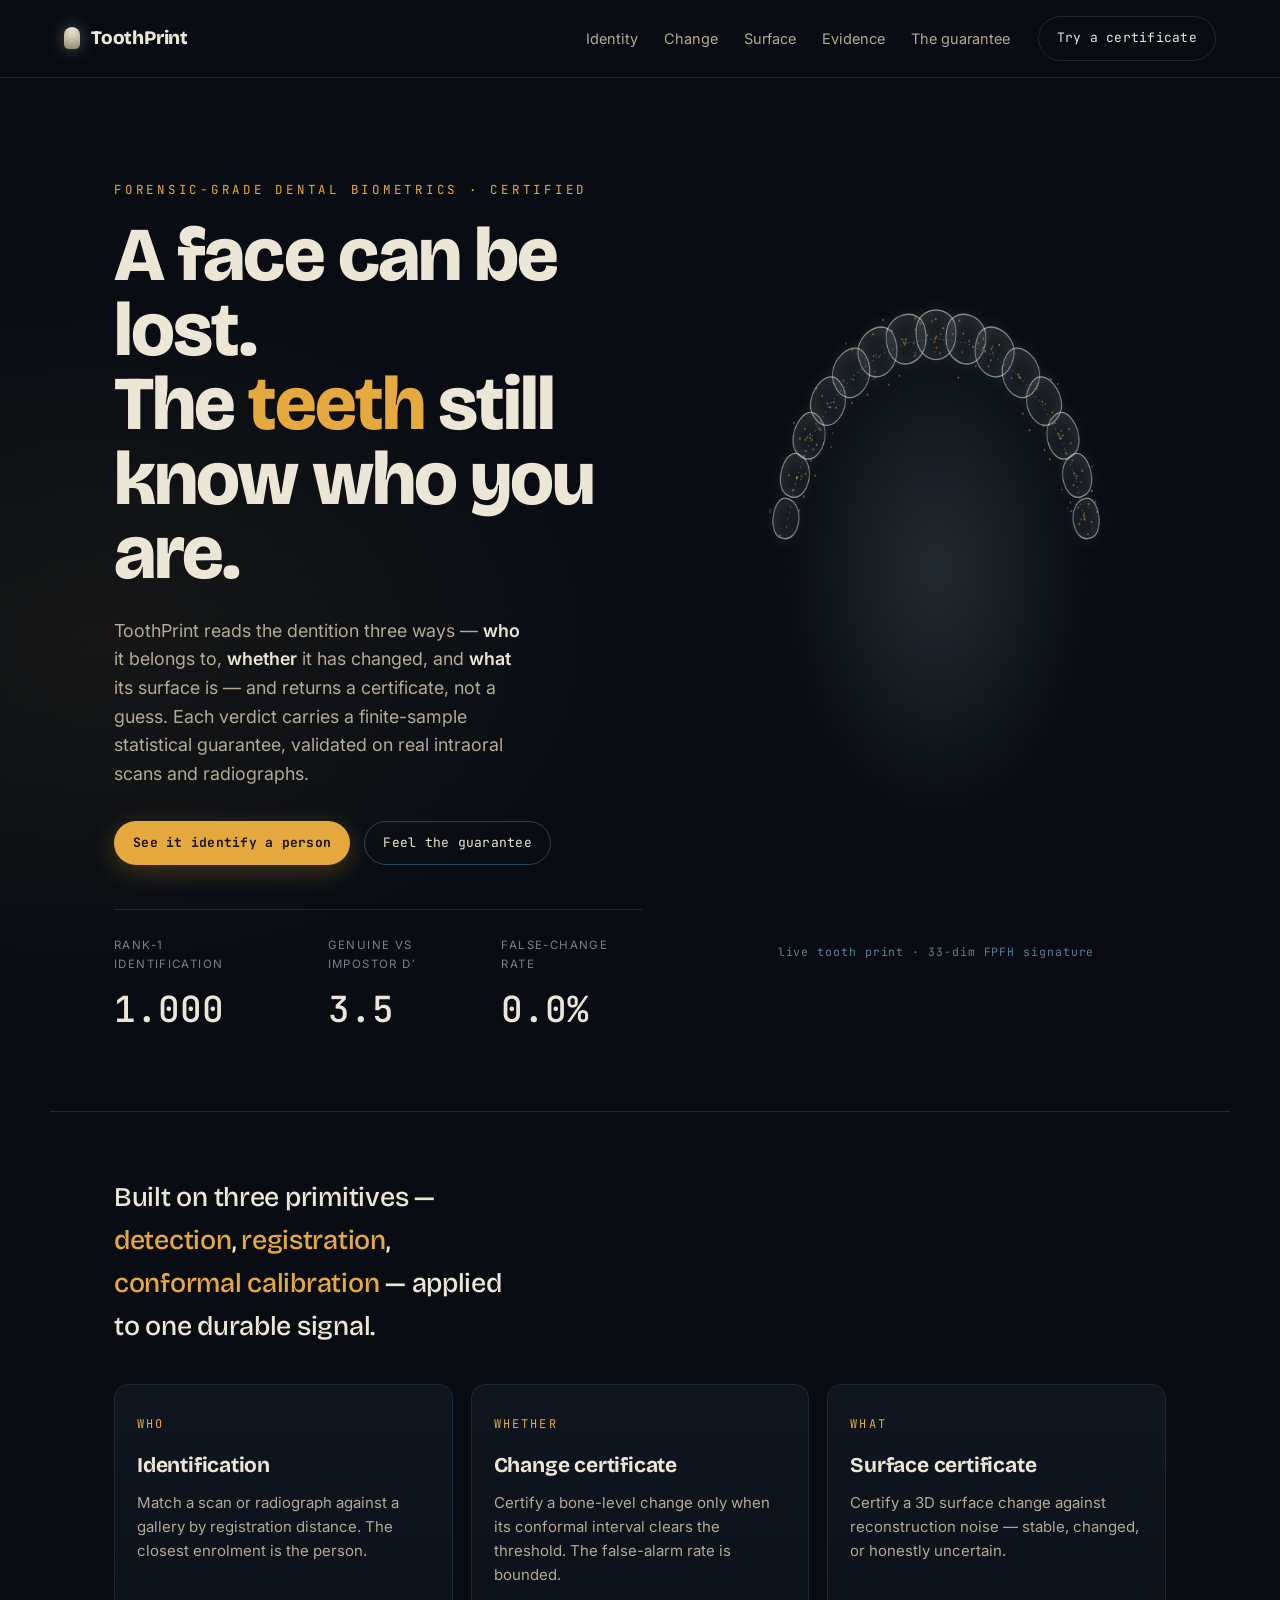
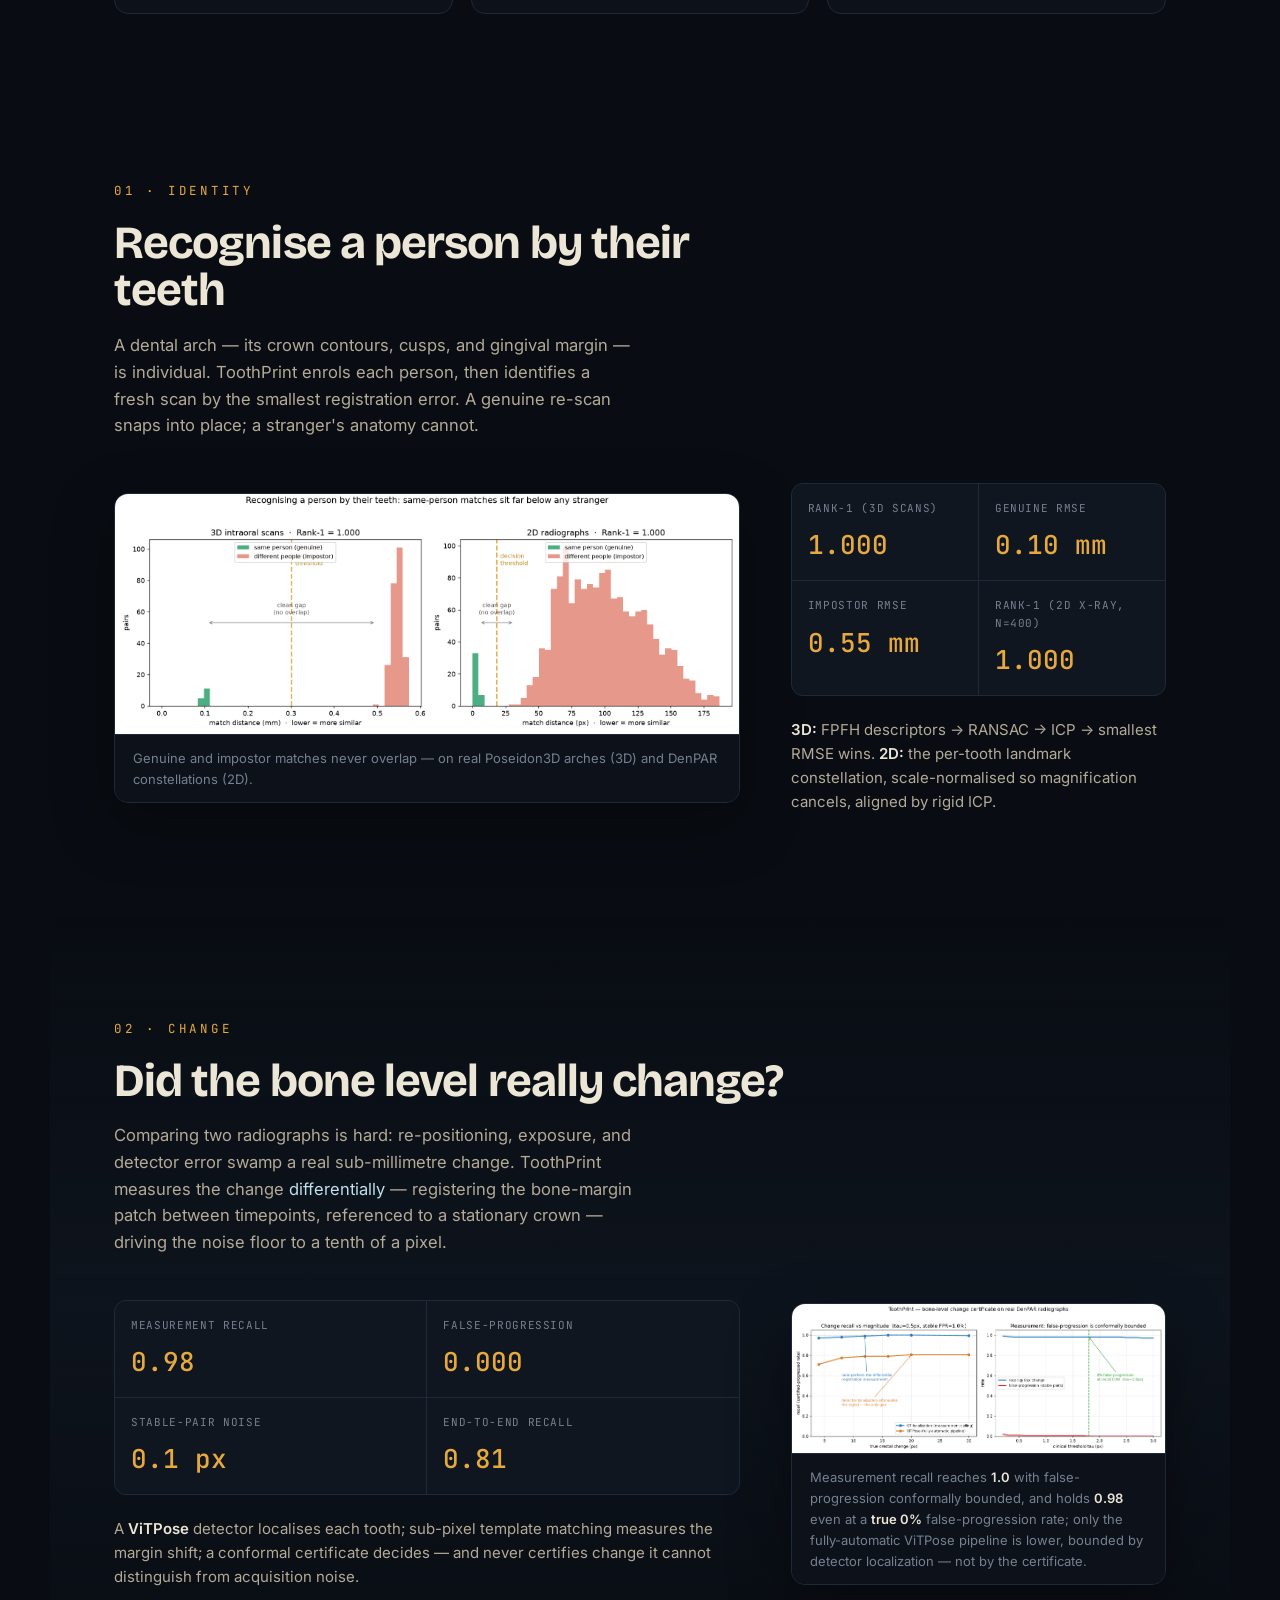
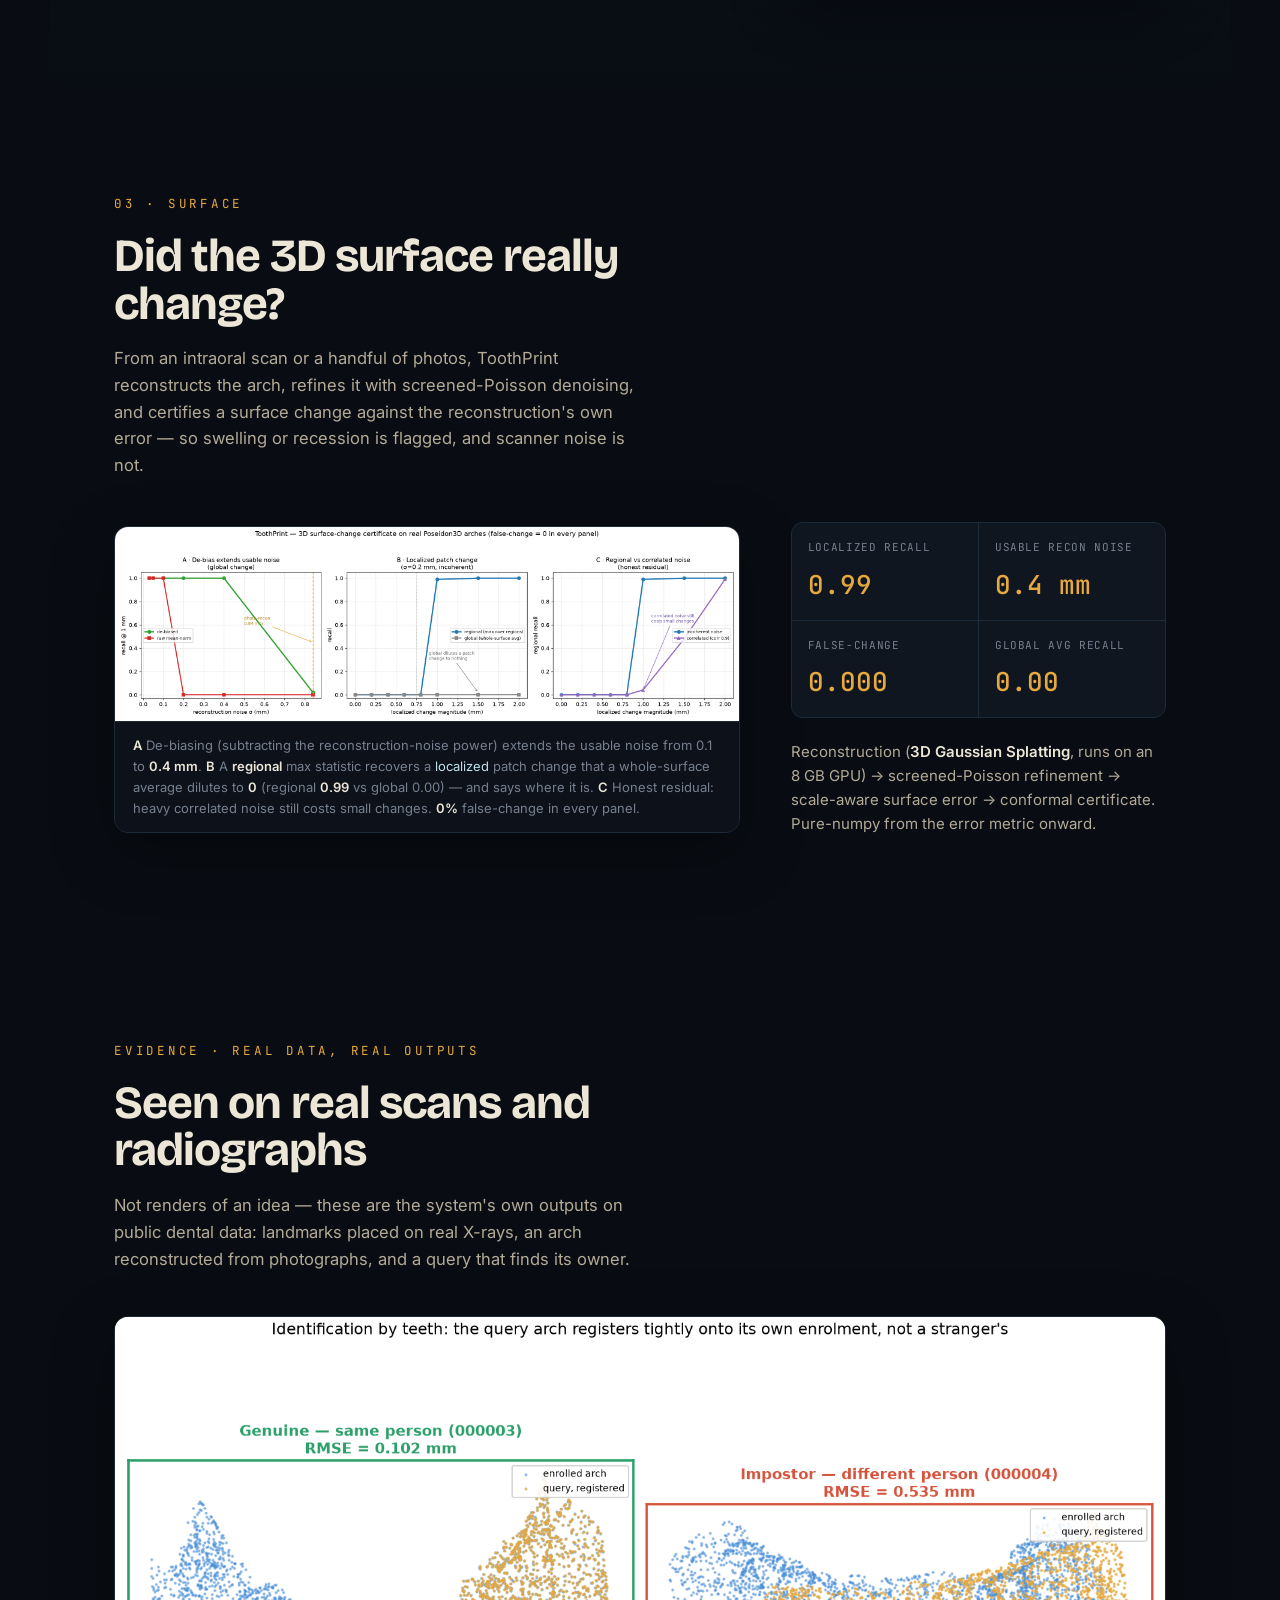
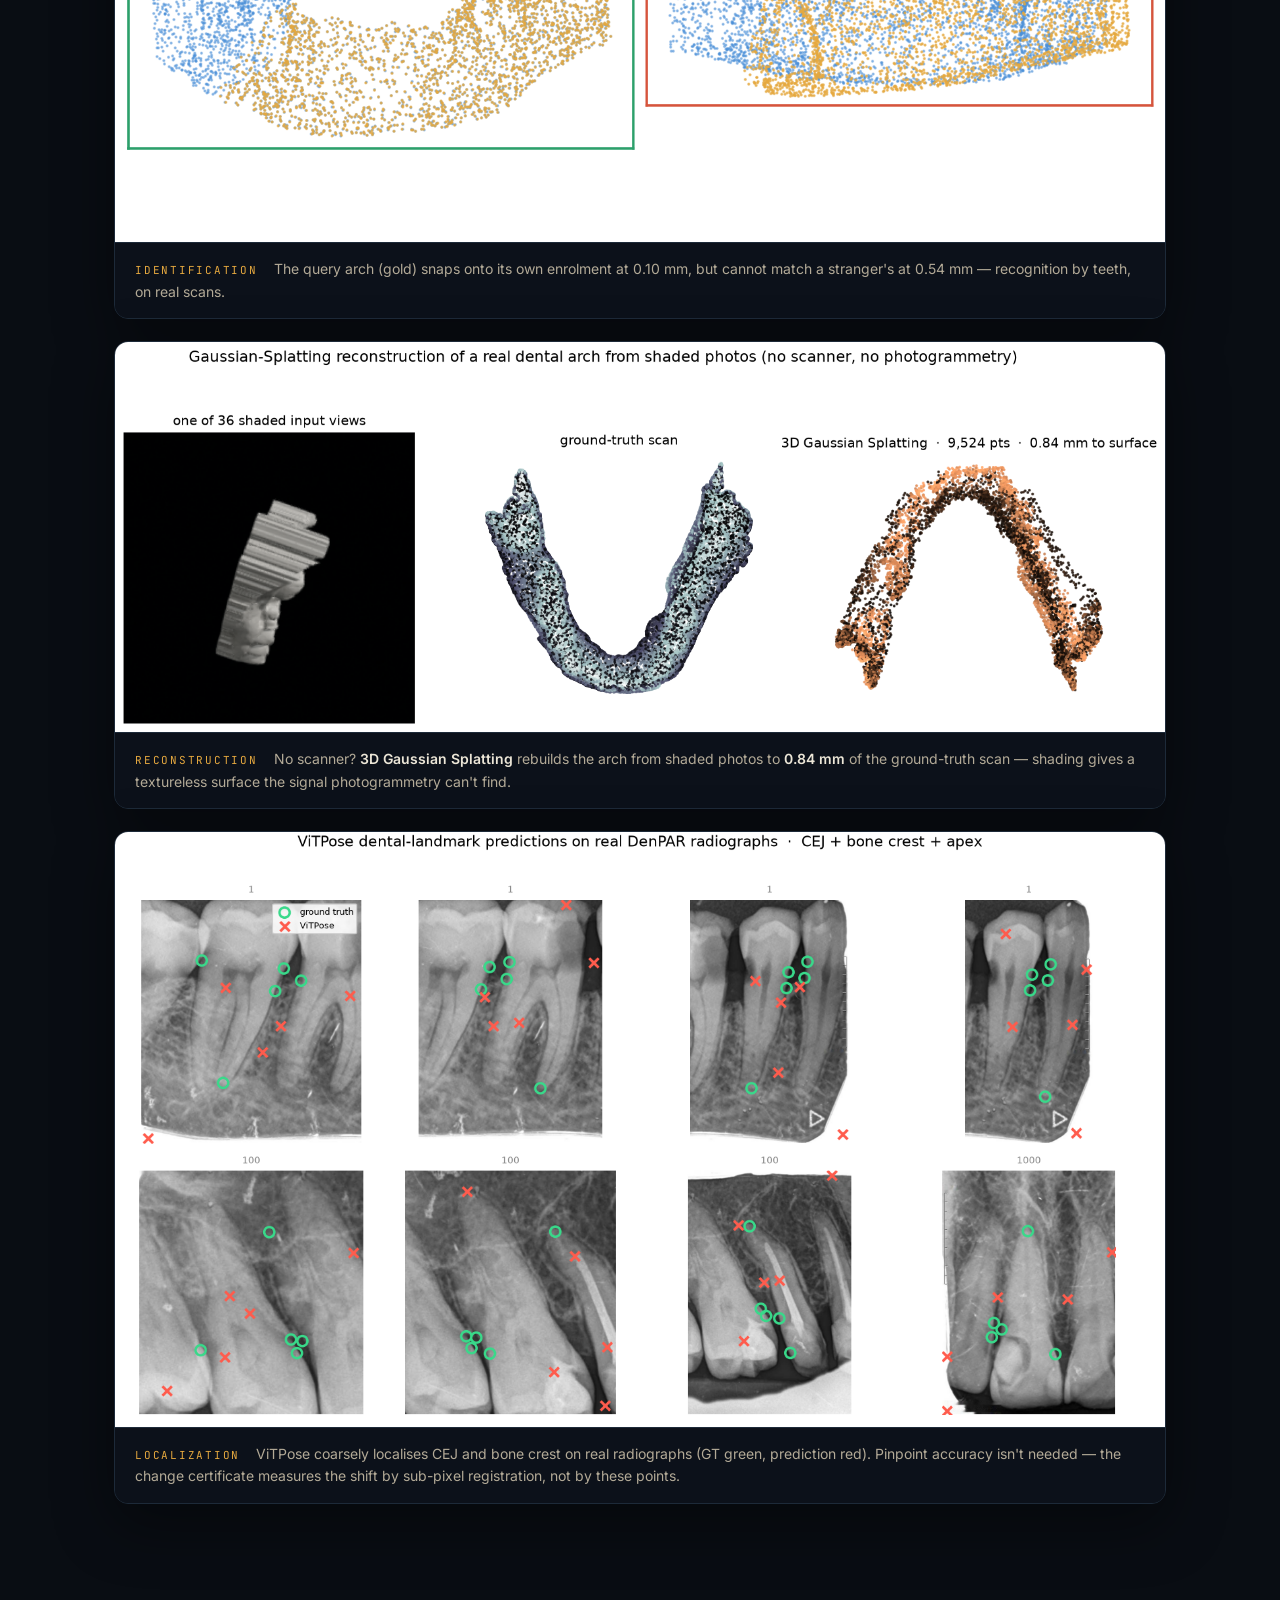
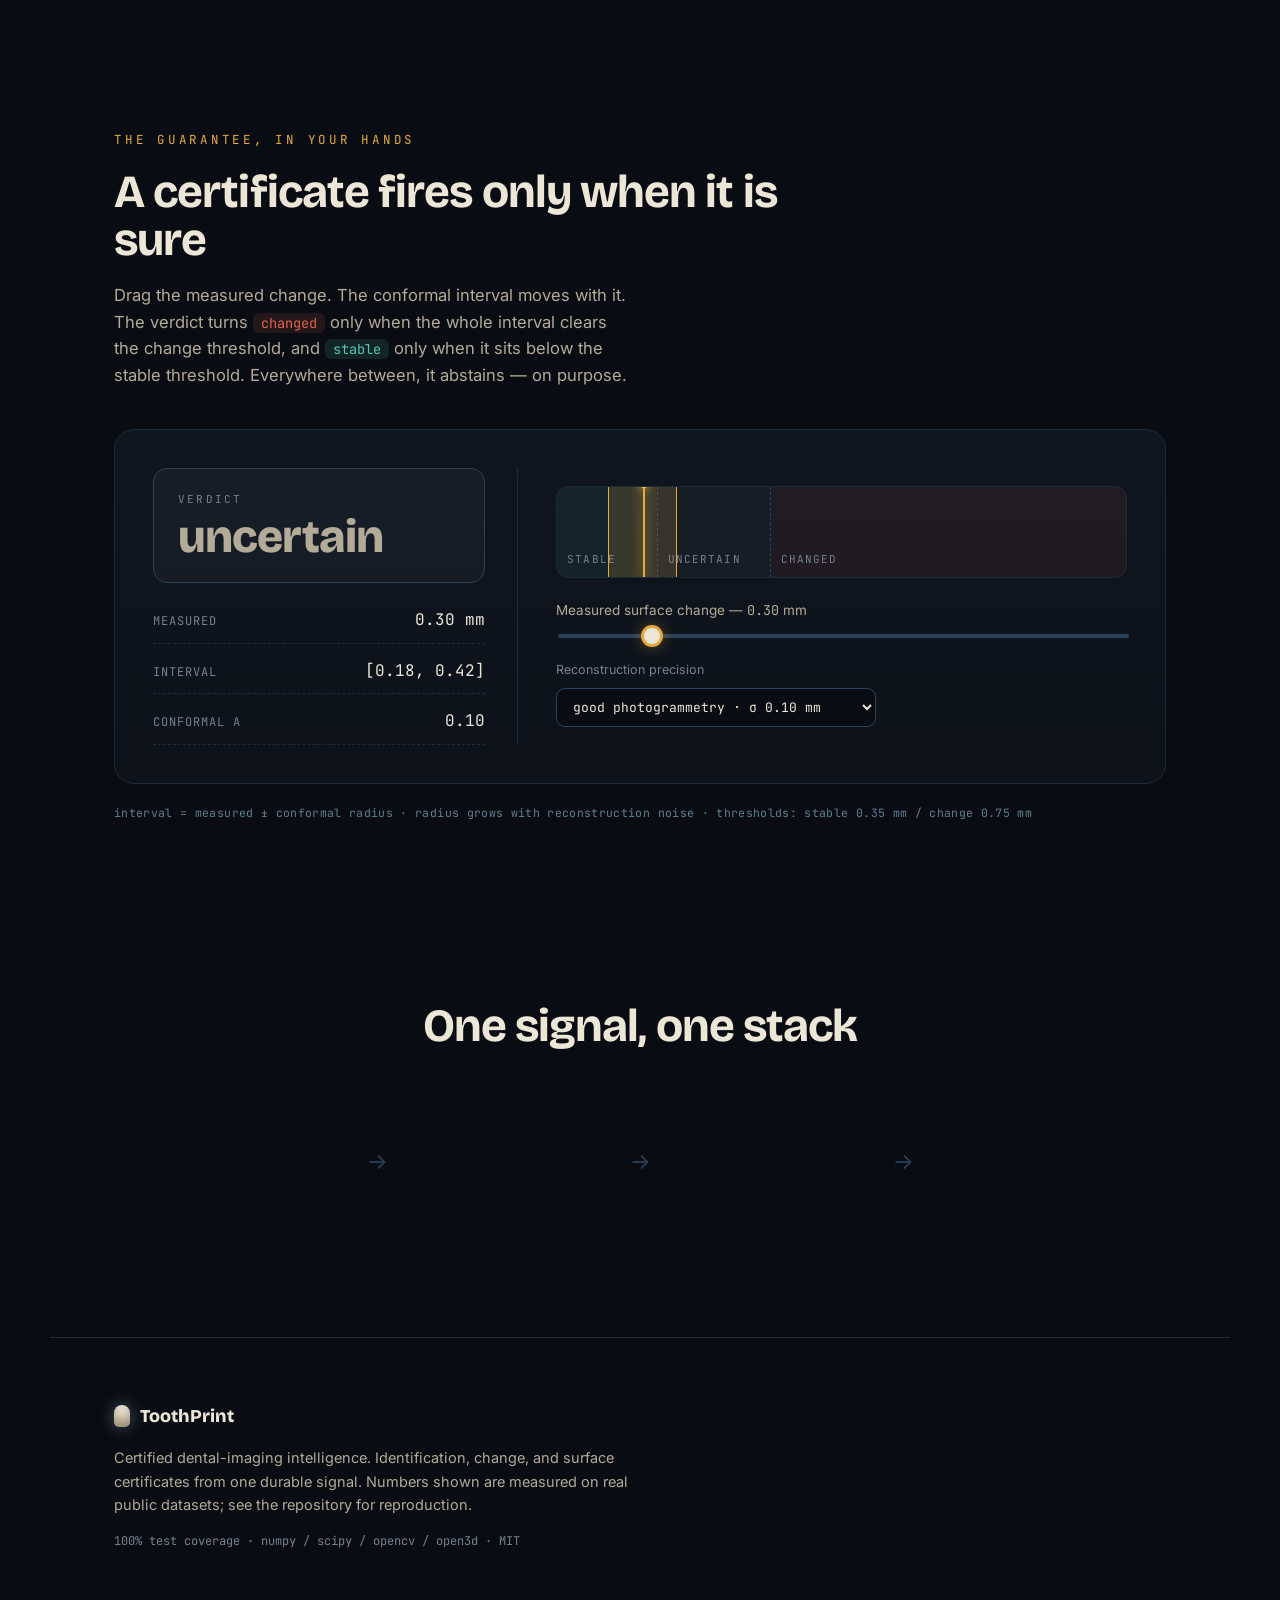
==== web/index.html @ 9e278ebc "web: fix wrong hero stat (genuine vs impostor d' was 50, actual 3.5) The live page showed an impossi" ====
<!doctype html>
<html lang="en">
<head>
  <meta charset="utf-8" />
  <meta name="viewport" content="width=device-width, initial-scale=1" />
  <title>ToothPrint — certified dental identity, change & surface</title>
  <meta name="description" content="Recognise a person by their teeth, and certify whether their teeth changed — with a finite-sample statistical guarantee. Validated on real intraoral scans and radiographs." />
  <link rel="preconnect" href="https://fonts.googleapis.com" />
  <link rel="preconnect" href="https://fonts.gstatic.com" crossorigin />
  <link href="https://fonts.googleapis.com/css2?family=Bricolage+Grotesque:opsz,wght@12..96,500;12..96,700;12..96,800&family=Inter:wght@400;500;600&family=JetBrains+Mono:wght@400;500;700&display=swap" rel="stylesheet" />
  <link rel="stylesheet" href="styles.css" />
</head>
<body>
  <div class="scanlines" aria-hidden="true"></div>

  <header class="nav">
    <a class="brand" href="#top">
      <span class="brand-mark" aria-hidden="true"></span>
      <span class="brand-name">ToothPrint</span>
    </a>
    <nav class="nav-links">
      <a href="#identity">Identity</a>
      <a href="#change">Change</a>
      <a href="#surface">Surface</a>
      <a href="#evidence">Evidence</a>
      <a href="#certainty">The guarantee</a>
    </nav>
    <a class="btn btn-ghost" href="#certainty">Try a certificate</a>
  </header>

  <main id="top">
    <!-- HERO ---------------------------------------------------------------->
    <section class="hero">
      <div class="hero-copy">
        <p class="eyebrow">Forensic-grade dental biometrics · certified</p>
        <h1 class="display">
          A face can be lost.<br />
          The <span class="ink">teeth</span> still know who you are.
        </h1>
        <p class="lede">
          ToothPrint reads the dentition three ways — <strong>who</strong> it
          belongs to, <strong>whether</strong> it has changed, and <strong>what</strong>
          its surface is — and returns a certificate, not a guess. Each verdict
          carries a finite-sample statistical guarantee, validated on real
          intraoral scans and radiographs.
        </p>
        <div class="hero-cta">
          <a class="btn btn-solid" href="#identity">See it identify a person</a>
          <a class="btn btn-line" href="#certainty">Feel the guarantee</a>
        </div>
        <dl class="hero-stats">
          <div><dt>Rank-1 identification</dt><dd class="mono">1.000</dd></div>
          <div><dt>Genuine vs impostor d′</dt><dd class="mono">3.5</dd></div>
          <div><dt>False-change rate</dt><dd class="mono">0.0%</dd></div>
        </dl>
      </div>
      <figure class="hero-stage" aria-label="A dental arch rendered as a luminous tooth print">
        <canvas id="archCanvas" width="640" height="680"></canvas>
        <figcaption class="stage-cap mono">live tooth print · 33-dim FPFH signature</figcaption>
      </figure>
    </section>

    <!-- PROOF BAND ---------------------------------------------------------->
    <section class="proof" aria-label="What the certificates guarantee">
      <p class="proof-line">
        Built on three primitives — <em>detection</em>, <em>registration</em>,
        <em>conformal calibration</em> — applied to one durable signal.
      </p>
      <div class="proof-grid">
        <article class="proof-card reveal">
          <span class="proof-n mono">who</span>
          <h3>Identification</h3>
          <p>Match a scan or radiograph against a gallery by registration distance. The closest enrolment is the person.</p>
        </article>
        <article class="proof-card reveal">
          <span class="proof-n mono">whether</span>
          <h3>Change certificate</h3>
          <p>Certify a bone-level change only when its conformal interval clears the threshold. The false-alarm rate is bounded.</p>
        </article>
        <article class="proof-card reveal">
          <span class="proof-n mono">what</span>
          <h3>Surface certificate</h3>
          <p>Certify a 3D surface change against reconstruction noise — stable, changed, or honestly uncertain.</p>
        </article>
      </div>
    </section>

    <!-- IDENTITY ------------------------------------------------------------>
    <section id="identity" class="pillar">
      <div class="pillar-head">
        <p class="eyebrow">01 · Identity</p>
        <h2 class="display-2">Recognise a person by their teeth</h2>
        <p class="pillar-lede">
          A dental arch — its crown contours, cusps, and gingival margin — is
          individual. ToothPrint enrols each person, then identifies a fresh
          scan by the smallest registration error. A genuine re-scan snaps into
          place; a stranger's anatomy cannot.
        </p>
      </div>
      <div class="pillar-body">
        <figure class="shot reveal">
          <img src="assets/identification.png" alt="Genuine matches cluster at low distance; impostors sit far away, for both 3D scans and 2D radiographs." loading="lazy" />
          <figcaption>Genuine and impostor matches never overlap — on real Poseidon3D arches (3D) and DenPAR constellations (2D).</figcaption>
        </figure>
        <div class="pillar-detail">
          <div class="metric-row">
            <div class="metric"><span class="metric-k mono">Rank-1 (3D scans)</span><span class="metric-v mono">1.000</span></div>
            <div class="metric"><span class="metric-k mono">Genuine RMSE</span><span class="metric-v mono">0.10 mm</span></div>
            <div class="metric"><span class="metric-k mono">Impostor RMSE</span><span class="metric-v mono">0.55 mm</span></div>
            <div class="metric"><span class="metric-k mono">Rank-1 (2D X-ray, N=400)</span><span class="metric-v mono">1.000</span></div>
          </div>
          <p class="how">
            <strong>3D:</strong> FPFH descriptors → RANSAC → ICP → smallest RMSE
            wins. <strong>2D:</strong> the per-tooth landmark constellation,
            scale-normalised so magnification cancels, aligned by rigid ICP.
          </p>
        </div>
      </div>
    </section>

    <!-- CHANGE -------------------------------------------------------------->
    <section id="change" class="pillar alt">
      <div class="pillar-head">
        <p class="eyebrow">02 · Change</p>
        <h2 class="display-2">Did the bone level really change?</h2>
        <p class="pillar-lede">
          Comparing two radiographs is hard: re-positioning, exposure, and
          detector error swamp a real sub-millimetre change. ToothPrint measures
          the change <em>differentially</em> — registering the bone-margin patch
          between timepoints, referenced to a stationary crown — driving the
          noise floor to a tenth of a pixel.
        </p>
      </div>
      <div class="pillar-body reverse">
        <figure class="shot reveal">
          <img src="assets/change_certificate.png" alt="Change recall rises to 1.0 across magnitudes while false-progression stays at a true zero; the fully-automatic pipeline is detector-limited." loading="lazy" />
          <figcaption>Measurement recall reaches <strong>1.0</strong> with false-progression conformally bounded, and holds <strong>0.98</strong> even at a <strong>true 0%</strong> false-progression rate; only the fully-automatic ViTPose pipeline is lower, bounded by detector localization — not by the certificate.</figcaption>
        </figure>
        <div class="pillar-detail">
          <div class="metric-row">
            <div class="metric"><span class="metric-k mono">Measurement recall</span><span class="metric-v mono">0.98</span></div>
            <div class="metric"><span class="metric-k mono">False-progression</span><span class="metric-v mono">0.000</span></div>
            <div class="metric"><span class="metric-k mono">Stable-pair noise</span><span class="metric-v mono">0.1 px</span></div>
            <div class="metric"><span class="metric-k mono">End-to-end recall</span><span class="metric-v mono">0.81</span></div>
          </div>
          <p class="how">
            A <strong>ViTPose</strong> detector localises each tooth; sub-pixel
            template matching measures the margin shift; a conformal certificate
            decides — and never certifies change it cannot distinguish from
            acquisition noise.
          </p>
        </div>
      </div>
    </section>

    <!-- SURFACE ------------------------------------------------------------->
    <section id="surface" class="pillar">
      <div class="pillar-head">
        <p class="eyebrow">03 · Surface</p>
        <h2 class="display-2">Did the 3D surface really change?</h2>
        <p class="pillar-lede">
          From an intraoral scan or a handful of photos, ToothPrint reconstructs
          the arch, refines it with screened-Poisson denoising, and certifies a
          surface change against the reconstruction's own error — so swelling or
          recession is flagged, and scanner noise is not.
        </p>
      </div>
      <div class="pillar-body">
        <figure class="shot reveal">
          <img src="assets/surface_certificate.png" alt="Three panels: de-biasing extends usable reconstruction noise to 0.4mm; a regional max statistic recovers a localized patch change that a whole-surface average dilutes to zero; the honest residual is small changes under correlated noise. Zero false-change throughout." loading="lazy" />
          <figcaption><strong>A</strong> De-biasing (subtracting the reconstruction-noise power) extends the usable noise from 0.1 to <strong>0.4 mm</strong>. <strong>B</strong> A <strong>regional</strong> max statistic recovers a <em>localized</em> patch change that a whole-surface average dilutes to <strong>0</strong> (regional <strong>0.99</strong> vs global 0.00) — and says where it is. <strong>C</strong> Honest residual: heavy correlated noise still costs small changes. <strong>0%</strong> false-change in every panel.</figcaption>
        </figure>
        <div class="pillar-detail">
          <div class="metric-row">
            <div class="metric"><span class="metric-k mono">Localized recall</span><span class="metric-v mono">0.99</span></div>
            <div class="metric"><span class="metric-k mono">Usable recon noise</span><span class="metric-v mono">0.4 mm</span></div>
            <div class="metric"><span class="metric-k mono">False-change</span><span class="metric-v mono">0.000</span></div>
            <div class="metric"><span class="metric-k mono">Global avg recall</span><span class="metric-v mono">0.00</span></div>
          </div>
          <p class="how">
            Reconstruction (<strong>3D Gaussian Splatting</strong>, runs on an 8&nbsp;GB GPU) →
            screened-Poisson refinement → scale-aware surface error → conformal
            certificate. Pure-numpy from the error metric onward.
          </p>
        </div>
      </div>
    </section>

    <!-- INTERACTIVE CERTAINTY ----------------------------------------------->
    <!-- EVIDENCE ------------------------------------------------------------>
    <section id="evidence" class="evidence">
      <div class="pillar-head">
        <p class="eyebrow">Evidence · real data, real outputs</p>
        <h2 class="display-2">Seen on real scans and radiographs</h2>
        <p class="pillar-lede">
          Not renders of an idea — these are the system's own outputs on public
          dental data: landmarks placed on real X-rays, an arch reconstructed
          from photographs, and a query that finds its owner.
        </p>
      </div>

      <figure class="ev-panel reveal">
        <img src="assets/identity_overlay.png" alt="A query arch registers tightly onto its genuine enrolment (0.10mm) but not onto an impostor (0.54mm)." loading="lazy" />
        <figcaption><span class="ev-tag mono">identification</span> The query arch (gold) snaps onto its own enrolment at 0.10&nbsp;mm, but cannot match a stranger's at 0.54&nbsp;mm — recognition by teeth, on real scans.</figcaption>
      </figure>

      <figure class="ev-panel reveal">
        <img src="assets/recon_evidence.png" alt="A real dental arch reconstructed from shaded photos by 3D Gaussian Splatting, matching the ground-truth scan to 0.84mm." loading="lazy" />
        <figcaption><span class="ev-tag mono">reconstruction</span> No scanner? <strong>3D Gaussian Splatting</strong> rebuilds the arch from shaded photos to <strong>0.84&nbsp;mm</strong> of the ground-truth scan — shading gives a textureless surface the signal photogrammetry can't find.</figcaption>
      </figure>

      <figure class="ev-panel reveal">
        <img src="assets/landmark_montage.png" alt="ViTPose landmark predictions overlaid on eight real DenPAR radiograph teeth, against ground truth." loading="lazy" />
        <figcaption><span class="ev-tag mono">localization</span> ViTPose coarsely localises CEJ and bone crest on real radiographs (GT green, prediction red). Pinpoint accuracy isn't needed — the change certificate measures the shift by sub-pixel registration, not by these points.</figcaption>
      </figure>
    </section>

    <!-- INTERACTIVE CERTAINTY ----------------------------------------------->
    <section id="certainty" class="certainty">
      <div class="certainty-head">
        <p class="eyebrow">The guarantee, in your hands</p>
        <h2 class="display-2">A certificate fires only when it is sure</h2>
        <p class="pillar-lede">
          Drag the measured change. The conformal interval moves with it. The
          verdict turns <span class="tag tag-change">changed</span> only when the
          whole interval clears the change threshold, and
          <span class="tag tag-stable">stable</span> only when it sits below the
          stable threshold. Everywhere between, it abstains — on purpose.
        </p>
      </div>

      <div class="lab">
        <div class="lab-readout">
          <div class="verdict" id="verdict" data-state="stable">
            <span class="verdict-label mono">verdict</span>
            <span class="verdict-word" id="verdictWord">stable</span>
          </div>
          <dl class="lab-stats">
            <div><dt class="mono">measured</dt><dd class="mono" id="measuredOut">0.30 mm</dd></div>
            <div><dt class="mono">interval</dt><dd class="mono" id="intervalOut">[0.19, 0.41]</dd></div>
            <div><dt class="mono">conformal α</dt><dd class="mono" id="alphaOut">0.10</dd></div>
          </dl>
        </div>

        <div class="lab-stage">
          <div class="track" id="track" aria-hidden="true">
            <div class="zone zone-stable"><span>stable</span></div>
            <div class="zone zone-gray"><span>uncertain</span></div>
            <div class="zone zone-change"><span>changed</span></div>
            <div class="interval-band" id="band"></div>
            <div class="measured-pin" id="pin"></div>
          </div>

          <label class="slider-label" for="measured">Measured surface change — <span class="mono" id="sliderVal">0.30</span> mm</label>
          <input id="measured" class="slider" type="range" min="0" max="200" value="30" />

          <div class="lab-controls">
            <label class="ctrl">Reconstruction precision
              <select id="noise">
                <option value="0.06">IOS scan · σ 0.05 mm (tight)</option>
                <option value="0.12" selected>good photogrammetry · σ 0.10 mm</option>
                <option value="0.24">rough · σ 0.20 mm (wide)</option>
              </select>
            </label>
          </div>
        </div>
      </div>
      <p class="lab-foot mono">
        interval = measured ± conformal radius · radius grows with reconstruction noise · thresholds: stable 0.35 mm / change 0.75 mm
      </p>
    </section>

    <!-- PIPELINE ------------------------------------------------------------>
    <section class="pipeline">
      <h2 class="display-2 center">One signal, one stack</h2>
      <div class="pipe-row">
        <div class="pipe-step reveal"><span class="pipe-k mono">in</span><p>Intraoral scan or periapical radiograph</p></div>
        <div class="pipe-arrow" aria-hidden="true">→</div>
        <div class="pipe-step reveal"><span class="pipe-k mono">detect</span><p>Teeth + landmarks (ViTPose) or arch point cloud</p></div>
        <div class="pipe-arrow" aria-hidden="true">→</div>
        <div class="pipe-step reveal"><span class="pipe-k mono">register</span><p>2D/3D ICP · FPFH · sub-pixel template matching</p></div>
        <div class="pipe-arrow" aria-hidden="true">→</div>
        <div class="pipe-step reveal"><span class="pipe-k mono">certify</span><p>Conformal interval → identity, change, surface</p></div>
      </div>
    </section>
  </main>

  <footer class="foot">
    <div class="foot-brand">
      <span class="brand-mark" aria-hidden="true"></span>
      <span class="brand-name">ToothPrint</span>
    </div>
    <p class="foot-note">
      Certified dental-imaging intelligence. Identification, change, and surface
      certificates from one durable signal. Numbers shown are measured on real
      public datasets; see the repository for reproduction.
    </p>
    <p class="foot-meta mono">100% test coverage · numpy / scipy / opencv / open3d · MIT</p>
  </footer>

  <script src="app.js"></script>
</body>
</html>
---- web/styles.css ----
/* ToothPrint — "negatoscope": a backlit dental-radiograph viewer.
   Cool radiograph dark, bone-white text, one warm enamel-gold accent. */

:root {
  --film:        #090d13;
  --film-2:      #0c111a;
  --panel:       #10161f;
  --panel-2:     #131b27;
  --line:        #1d2a39;
  --line-bright: #2b4258;
  --glow:        #bfe0ec;
  --glow-dim:    #5f7e90;
  --enamel:      #ece6d7;   /* warm bone, never pure white */
  --bone:        #b3aa97;
  --graphite:    #76808f;
  --signal:      #e6a93f;   /* the one bold move: enamel-gold */
  --signal-2:    #f4ca7b;
  --verify:      #57c8b6;
  --alarm:       #e2654c;

  --maxw: 1180px;
  --pad: clamp(20px, 5vw, 64px);
  --r: 14px;

  --font-display: "Bricolage Grotesque", ui-sans-serif, system-ui, sans-serif;
  --font-body: "Inter", ui-sans-serif, system-ui, sans-serif;
  --font-mono: "JetBrains Mono", ui-monospace, SFMono-Regular, monospace;
}

* { box-sizing: border-box; }
html { scroll-behavior: smooth; }
@media (prefers-reduced-motion: reduce) { html { scroll-behavior: auto; } }

body {
  margin: 0;
  background:
    radial-gradient(1200px 700px at 78% -8%, rgba(110,147,166,0.16), transparent 60%),
    radial-gradient(900px 600px at 8% 8%, rgba(230,169,63,0.06), transparent 55%),
    var(--film);
  color: var(--enamel);
  font-family: var(--font-body);
  font-size: 17px;
  line-height: 1.6;
  -webkit-font-smoothing: antialiased;
  overflow-x: hidden;
}

/* faint horizontal film/scanline texture over everything */
.scanlines {
  position: fixed; inset: 0; z-index: 1; pointer-events: none;
  background-image: repeating-linear-gradient(
    to bottom, rgba(255,255,255,0.014) 0 1px, transparent 1px 3px);
  mix-blend-mode: overlay; opacity: 0.5;
}

.mono { font-family: var(--font-mono); font-feature-settings: "tnum" 1; }
.ink { color: var(--signal); }
strong { color: var(--enamel); font-weight: 600; }
em { color: var(--glow); font-style: normal; }

a { color: inherit; text-decoration: none; }

.eyebrow {
  font-family: var(--font-mono);
  font-size: 12.5px; letter-spacing: 0.22em; text-transform: uppercase;
  color: var(--signal); margin: 0 0 18px;
}

/* ---- nav ----------------------------------------------------------------- */
.nav {
  position: sticky; top: 0; z-index: 20;
  display: flex; align-items: center; gap: 28px;
  padding: 16px var(--pad);
  background: color-mix(in srgb, var(--film) 78%, transparent);
  backdrop-filter: blur(12px);
  border-bottom: 1px solid var(--line);
}
.brand { display: flex; align-items: center; gap: 11px; font-family: var(--font-display); font-weight: 800; font-size: 19px; letter-spacing: -0.01em; }
.brand-mark {
  width: 16px; height: 22px; border-radius: 8px 8px 5px 5px;
  background: linear-gradient(180deg, var(--enamel), #cdbf9f);
  box-shadow: 0 0 16px rgba(191,224,236,0.35), inset 0 -6px 8px rgba(0,0,0,0.25);
}
.nav-links { display: flex; gap: 26px; margin-left: auto; font-size: 14.5px; color: var(--bone); }
.nav-links a { position: relative; padding: 4px 0; transition: color .2s; }
.nav-links a:hover { color: var(--enamel); }
.nav-links a::after { content: ""; position: absolute; left: 0; right: 100%; bottom: -2px; height: 1px; background: var(--signal); transition: right .25s ease; }
.nav-links a:hover::after { right: 0; }

.btn { display: inline-flex; align-items: center; gap: 8px; font-family: var(--font-mono); font-size: 13px; letter-spacing: 0.02em; padding: 11px 18px; border-radius: 999px; cursor: pointer; transition: transform .15s, background .2s, border-color .2s, box-shadow .2s; border: 1px solid transparent; }
.btn:hover { transform: translateY(-1px); }
.btn-solid { background: var(--signal); color: #1a1206; font-weight: 700; box-shadow: 0 6px 24px rgba(230,169,63,0.25); }
.btn-solid:hover { background: var(--signal-2); }
.btn-line { border-color: var(--line-bright); color: var(--enamel); }
.btn-line:hover { border-color: var(--signal); }
.btn-ghost { color: var(--enamel); border-color: var(--line); }
.btn-ghost:hover { border-color: var(--signal); }
.nav .btn-ghost { margin-left: 0; }
@media (max-width: 820px) { .nav-links { display: none; } }

/* ---- hero ---------------------------------------------------------------- */
.hero {
  position: relative; z-index: 2;
  max-width: var(--maxw); margin: 0 auto;
  padding: clamp(48px, 8vw, 104px) var(--pad) clamp(40px, 6vw, 72px);
  display: grid; grid-template-columns: 1.08fr 0.92fr; gap: clamp(28px, 5vw, 64px);
  align-items: center;
}
.display {
  font-family: var(--font-display);
  font-weight: 800; font-size: clamp(40px, 6.4vw, 76px); line-height: 0.98;
  letter-spacing: -0.025em; margin: 0 0 26px;
}
.lede { font-size: clamp(16px, 1.4vw, 19px); color: var(--bone); max-width: 38ch; margin: 0 0 32px; }
.hero-cta { display: flex; gap: 14px; flex-wrap: wrap; margin-bottom: 44px; }
.hero-stats { display: grid; grid-template-columns: repeat(3, auto); gap: clamp(20px, 4vw, 52px); margin: 0; padding-top: 26px; border-top: 1px solid var(--line); }
.hero-stats dt { font-size: 11.5px; letter-spacing: 0.12em; text-transform: uppercase; color: var(--graphite); margin-bottom: 8px; }
.hero-stats dd { margin: 0; font-size: clamp(26px, 3vw, 36px); font-weight: 500; color: var(--enamel); }

.hero-stage { position: relative; margin: 0; display: flex; flex-direction: column; align-items: center; }
.hero-stage::before {
  content: ""; position: absolute; inset: -6% 4% 6%; border-radius: 50% / 42%;
  background: radial-gradient(closest-side, rgba(191,224,236,0.14), transparent 72%);
  filter: blur(10px);
}
#archCanvas { position: relative; width: 100%; max-width: 460px; height: auto; }
.stage-cap { margin-top: 6px; font-size: 11.5px; color: var(--glow-dim); letter-spacing: 0.08em; }
@media (max-width: 880px) { .hero { grid-template-columns: 1fr; } .hero-stage { order: -1; } }

/* ---- proof band ---------------------------------------------------------- */
.proof { position: relative; z-index: 2; max-width: var(--maxw); margin: 0 auto; padding: clamp(36px,5vw,64px) var(--pad); border-top: 1px solid var(--line); }
.proof-line { font-size: clamp(19px, 2.4vw, 27px); font-family: var(--font-display); font-weight: 500; letter-spacing: -0.01em; max-width: 24ch; color: var(--enamel); margin: 0 0 36px; }
.proof-line em { color: var(--signal); }
.proof-grid { display: grid; grid-template-columns: repeat(3, 1fr); gap: 18px; }
.proof-card { background: linear-gradient(180deg, var(--panel), var(--film-2)); border: 1px solid var(--line); border-radius: var(--r); padding: 24px 22px 26px; }
.proof-n { display: inline-block; font-size: 12px; letter-spacing: 0.18em; text-transform: uppercase; color: var(--signal); margin-bottom: 14px; }
.proof-card h3 { font-family: var(--font-display); font-weight: 700; font-size: 21px; margin: 0 0 9px; letter-spacing: -0.01em; }
.proof-card p { margin: 0; color: var(--bone); font-size: 15px; }
@media (max-width: 820px) { .proof-grid { grid-template-columns: 1fr; } }

/* ---- pillars ------------------------------------------------------------- */
.pillar { position: relative; z-index: 2; max-width: var(--maxw); margin: 0 auto; padding: clamp(56px,8vw,108px) var(--pad); }
.pillar.alt { background: linear-gradient(180deg, transparent, rgba(19,27,39,0.5), transparent); }
.pillar-head { max-width: 62ch; margin-bottom: 44px; }
.display-2 { font-family: var(--font-display); font-weight: 700; font-size: clamp(28px, 4vw, 46px); line-height: 1.04; letter-spacing: -0.02em; margin: 0 0 18px; }
.pillar-lede { color: var(--bone); font-size: clamp(15px,1.3vw,18px); max-width: 52ch; margin: 0; }
.pillar-body { display: grid; grid-template-columns: 1.25fr 0.75fr; gap: clamp(24px,4vw,52px); align-items: center; }
.pillar-body.reverse .shot { order: 2; }
.shot { margin: 0; border: 1px solid var(--line); border-radius: var(--r); overflow: hidden; background: var(--panel); box-shadow: 0 20px 60px rgba(0,0,0,0.4); }
.shot img { display: block; width: 100%; height: auto; }
.shot figcaption { padding: 13px 18px; font-size: 13px; color: var(--graphite); border-top: 1px solid var(--line); background: var(--film-2); }
.metric-row { display: grid; grid-template-columns: 1fr 1fr; gap: 1px; background: var(--line); border: 1px solid var(--line); border-radius: 12px; overflow: hidden; margin-bottom: 22px; }
.metric { background: var(--panel); padding: 16px 16px 14px; display: flex; flex-direction: column; gap: 7px; }
.metric-k { font-size: 11px; letter-spacing: 0.06em; text-transform: uppercase; color: var(--graphite); }
.metric-v { font-size: 26px; font-weight: 500; color: var(--signal); }
.how { color: var(--bone); font-size: 15px; margin: 0; }
@media (max-width: 880px) { .pillar-body, .pillar-body.reverse .shot { grid-template-columns: 1fr; order: 0; } }

/* ---- evidence gallery ---------------------------------------------------- */
.evidence { position: relative; z-index: 2; max-width: var(--maxw); margin: 0 auto; padding: clamp(56px,8vw,104px) var(--pad); }
.ev-panel { margin: 0 0 22px; border: 1px solid var(--line); border-radius: var(--r); overflow: hidden; background: var(--panel); box-shadow: 0 20px 60px rgba(0,0,0,0.4); }
.ev-panel img { display: block; width: 100%; height: auto; background: #fff; }
.ev-panel figcaption { padding: 15px 20px; font-size: 14px; color: var(--bone); border-top: 1px solid var(--line); background: var(--film-2); }
.ev-tag { display: inline-block; font-size: 11px; letter-spacing: 0.16em; text-transform: uppercase; color: var(--signal); margin-right: 12px; }

/* ---- certainty lab ------------------------------------------------------- */
.certainty { position: relative; z-index: 2; max-width: var(--maxw); margin: 0 auto; padding: clamp(56px,8vw,104px) var(--pad); }
.certainty-head { max-width: 64ch; margin-bottom: 40px; }
.tag { font-family: var(--font-mono); font-size: 0.82em; padding: 1px 8px; border-radius: 6px; }
.tag-change { color: var(--alarm); background: rgba(226,101,76,0.12); }
.tag-stable { color: var(--verify); background: rgba(87,200,182,0.12); }

.lab { display: grid; grid-template-columns: 0.78fr 1.22fr; gap: clamp(20px,3vw,40px); background: linear-gradient(180deg, var(--panel), var(--film-2)); border: 1px solid var(--line); border-radius: 20px; padding: clamp(22px,3vw,38px); }
.lab-readout { border-right: 1px solid var(--line); padding-right: clamp(18px,2.5vw,34px); }
.verdict { display: flex; flex-direction: column; gap: 6px; padding: 22px 24px; border-radius: 14px; border: 1px solid var(--line-bright); transition: border-color .3s, background .3s; }
.verdict-label { font-size: 11px; letter-spacing: 0.2em; text-transform: uppercase; color: var(--graphite); }
.verdict-word { font-family: var(--font-display); font-weight: 800; font-size: clamp(30px,4vw,46px); letter-spacing: -0.02em; line-height: 1; text-transform: lowercase; transition: color .3s; }
.verdict[data-state="stable"]   { background: rgba(87,200,182,0.07); border-color: rgba(87,200,182,0.4); }
.verdict[data-state="stable"]   .verdict-word { color: var(--verify); }
.verdict[data-state="uncertain"]{ background: rgba(118,128,143,0.07); border-color: var(--line-bright); }
.verdict[data-state="uncertain"].verdict-word, .verdict[data-state="uncertain"] .verdict-word { color: var(--bone); }
.verdict[data-state="changed"]  { background: rgba(226,101,76,0.08); border-color: rgba(226,101,76,0.45); }
.verdict[data-state="changed"]  .verdict-word { color: var(--alarm); }
.lab-stats { display: grid; gap: 14px; margin: 24px 0 0; }
.lab-stats div { display: flex; justify-content: space-between; align-items: baseline; border-bottom: 1px dashed var(--line); padding-bottom: 10px; }
.lab-stats dt { color: var(--graphite); font-size: 12px; letter-spacing: 0.08em; text-transform: uppercase; }
.lab-stats dd { margin: 0; color: var(--enamel); font-size: 16px; }

.lab-stage { display: flex; flex-direction: column; justify-content: center; }
.track { position: relative; height: 92px; display: grid; grid-template-columns: 35fr 40fr 125fr; border-radius: 12px; overflow: hidden; border: 1px solid var(--line); }
.zone { display: flex; align-items: flex-end; padding: 8px 10px; font-family: var(--font-mono); font-size: 11px; letter-spacing: 0.1em; text-transform: uppercase; color: var(--graphite); }
.zone-stable { background: rgba(87,200,182,0.08); }
.zone-gray   { background: rgba(118,128,143,0.08); border-left: 1px dashed var(--line-bright); border-right: 1px dashed var(--line-bright); }
.zone-change { background: rgba(226,101,76,0.08); }
.interval-band { position: absolute; top: 0; bottom: 0; background: rgba(230,169,63,0.16); border-left: 1px solid var(--signal); border-right: 1px solid var(--signal); transition: left .08s linear, width .08s linear; }
.measured-pin { position: absolute; top: -4px; bottom: -4px; width: 2px; background: var(--signal); box-shadow: 0 0 12px var(--signal); transition: left .08s linear; }
.measured-pin::after { content: ""; position: absolute; top: -5px; left: -4px; width: 10px; height: 10px; border-radius: 50%; background: var(--signal-2); box-shadow: 0 0 10px var(--signal); }

.slider-label { display: block; margin: 22px 0 10px; font-size: 13.5px; color: var(--bone); }
.slider { -webkit-appearance: none; appearance: none; width: 100%; height: 4px; border-radius: 4px; background: var(--line-bright); outline: none; }
.slider::-webkit-slider-thumb { -webkit-appearance: none; width: 22px; height: 22px; border-radius: 50%; background: var(--enamel); border: 3px solid var(--signal); cursor: pointer; box-shadow: 0 0 14px rgba(230,169,63,0.4); }
.slider::-moz-range-thumb { width: 22px; height: 22px; border-radius: 50%; background: var(--enamel); border: 3px solid var(--signal); cursor: pointer; }
.lab-controls { margin-top: 20px; }
.ctrl { font-size: 12.5px; color: var(--graphite); display: flex; flex-direction: column; gap: 8px; max-width: 320px; }
.ctrl select { font-family: var(--font-mono); font-size: 13px; color: var(--enamel); background: var(--film); border: 1px solid var(--line-bright); border-radius: 9px; padding: 9px 12px; }
.lab-foot { margin: 20px 0 0; font-size: 11.5px; color: var(--glow-dim); letter-spacing: 0.03em; }
@media (max-width: 820px) { .lab { grid-template-columns: 1fr; } .lab-readout { border-right: 0; border-bottom: 1px solid var(--line); padding: 0 0 24px; } }

/* ---- pipeline ------------------------------------------------------------ */
.pipeline { position: relative; z-index: 2; max-width: var(--maxw); margin: 0 auto; padding: clamp(40px,6vw,80px) var(--pad) clamp(64px,8vw,104px); }
.center { text-align: center; }
.pipe-row { display: flex; align-items: stretch; justify-content: center; gap: 6px; margin-top: 40px; flex-wrap: wrap; }
.pipe-step { flex: 1 1 180px; max-width: 230px; background: var(--panel); border: 1px solid var(--line); border-radius: var(--r); padding: 20px; }
.pipe-step:hover { border-color: var(--signal); }
.pipe-k { display: inline-block; font-size: 11px; letter-spacing: 0.16em; text-transform: uppercase; color: var(--signal); margin-bottom: 11px; }
.pipe-step p { margin: 0; font-size: 14px; color: var(--bone); }
.pipe-arrow { display: flex; align-items: center; color: var(--line-bright); font-size: 22px; }
@media (max-width: 720px) { .pipe-arrow { transform: rotate(90deg); } }

/* ---- footer -------------------------------------------------------------- */
.foot { position: relative; z-index: 2; border-top: 1px solid var(--line); padding: clamp(40px,5vw,64px) var(--pad); max-width: var(--maxw); margin: 0 auto; display: grid; gap: 16px; }
.foot-brand { display: flex; align-items: center; gap: 10px; font-family: var(--font-display); font-weight: 800; font-size: 18px; }
.foot-note { color: var(--bone); max-width: 60ch; margin: 0; font-size: 14.5px; }
.foot-meta { color: var(--graphite); font-size: 12px; margin: 0; }

/* ---- reveal animation ---------------------------------------------------- */
.reveal { opacity: 0; transform: translateY(18px); transition: opacity .7s ease, transform .7s ease; }
.reveal.in { opacity: 1; transform: none; }
@media (prefers-reduced-motion: reduce) { .reveal { opacity: 1; transform: none; transition: none; } }

:focus-visible { outline: 2px solid var(--signal); outline-offset: 3px; border-radius: 4px; }
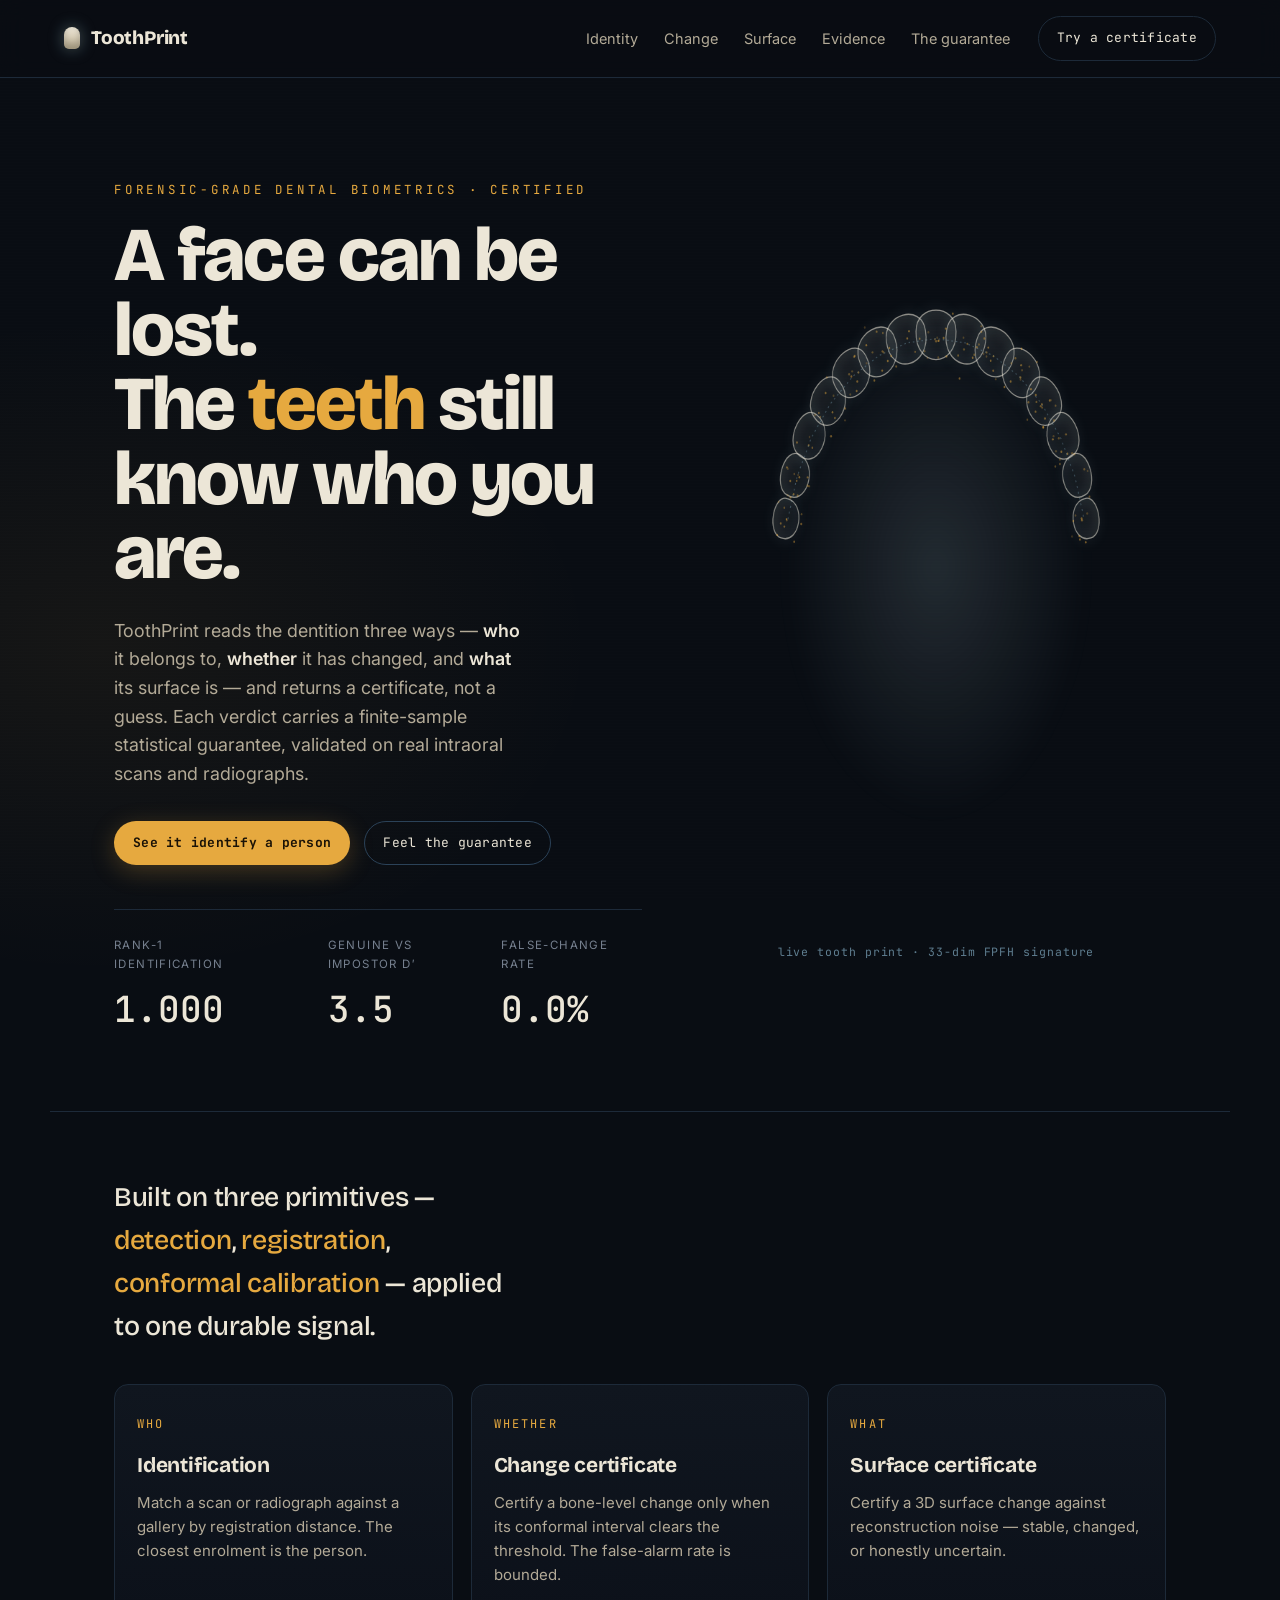
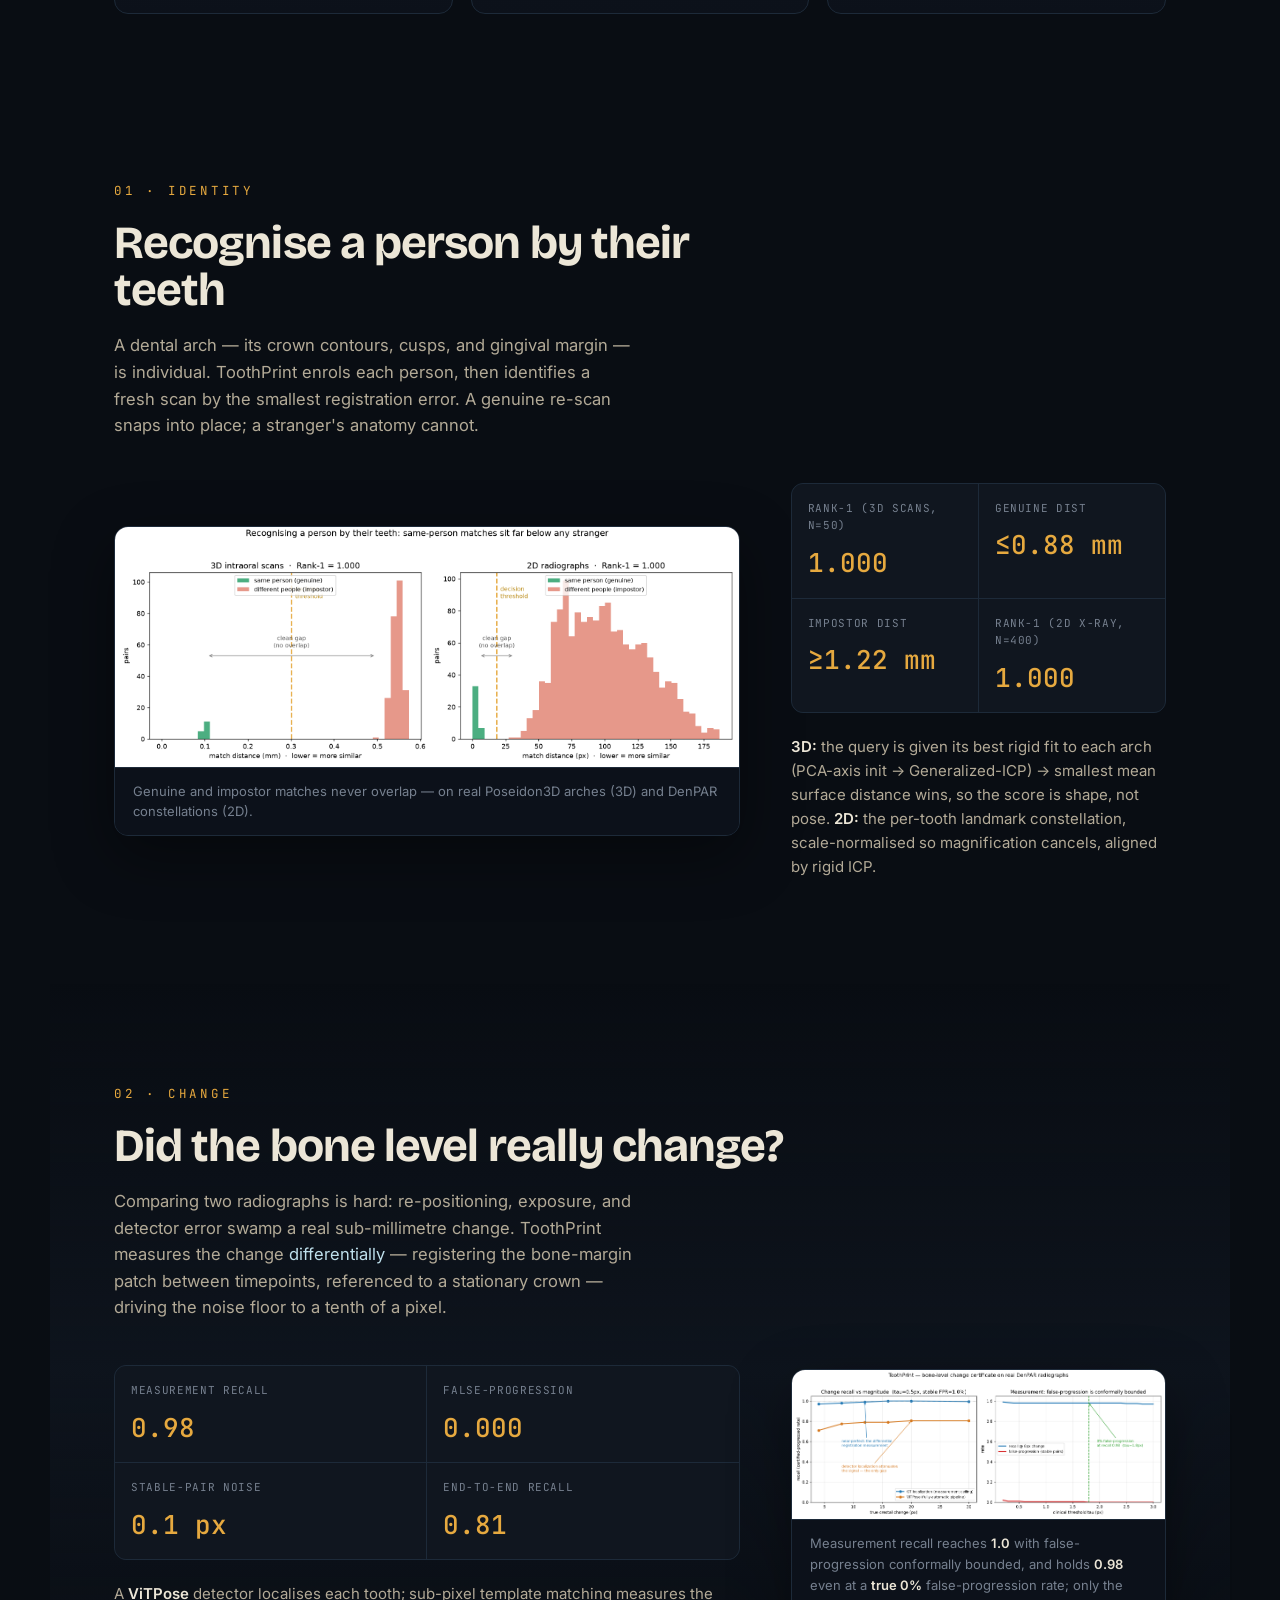
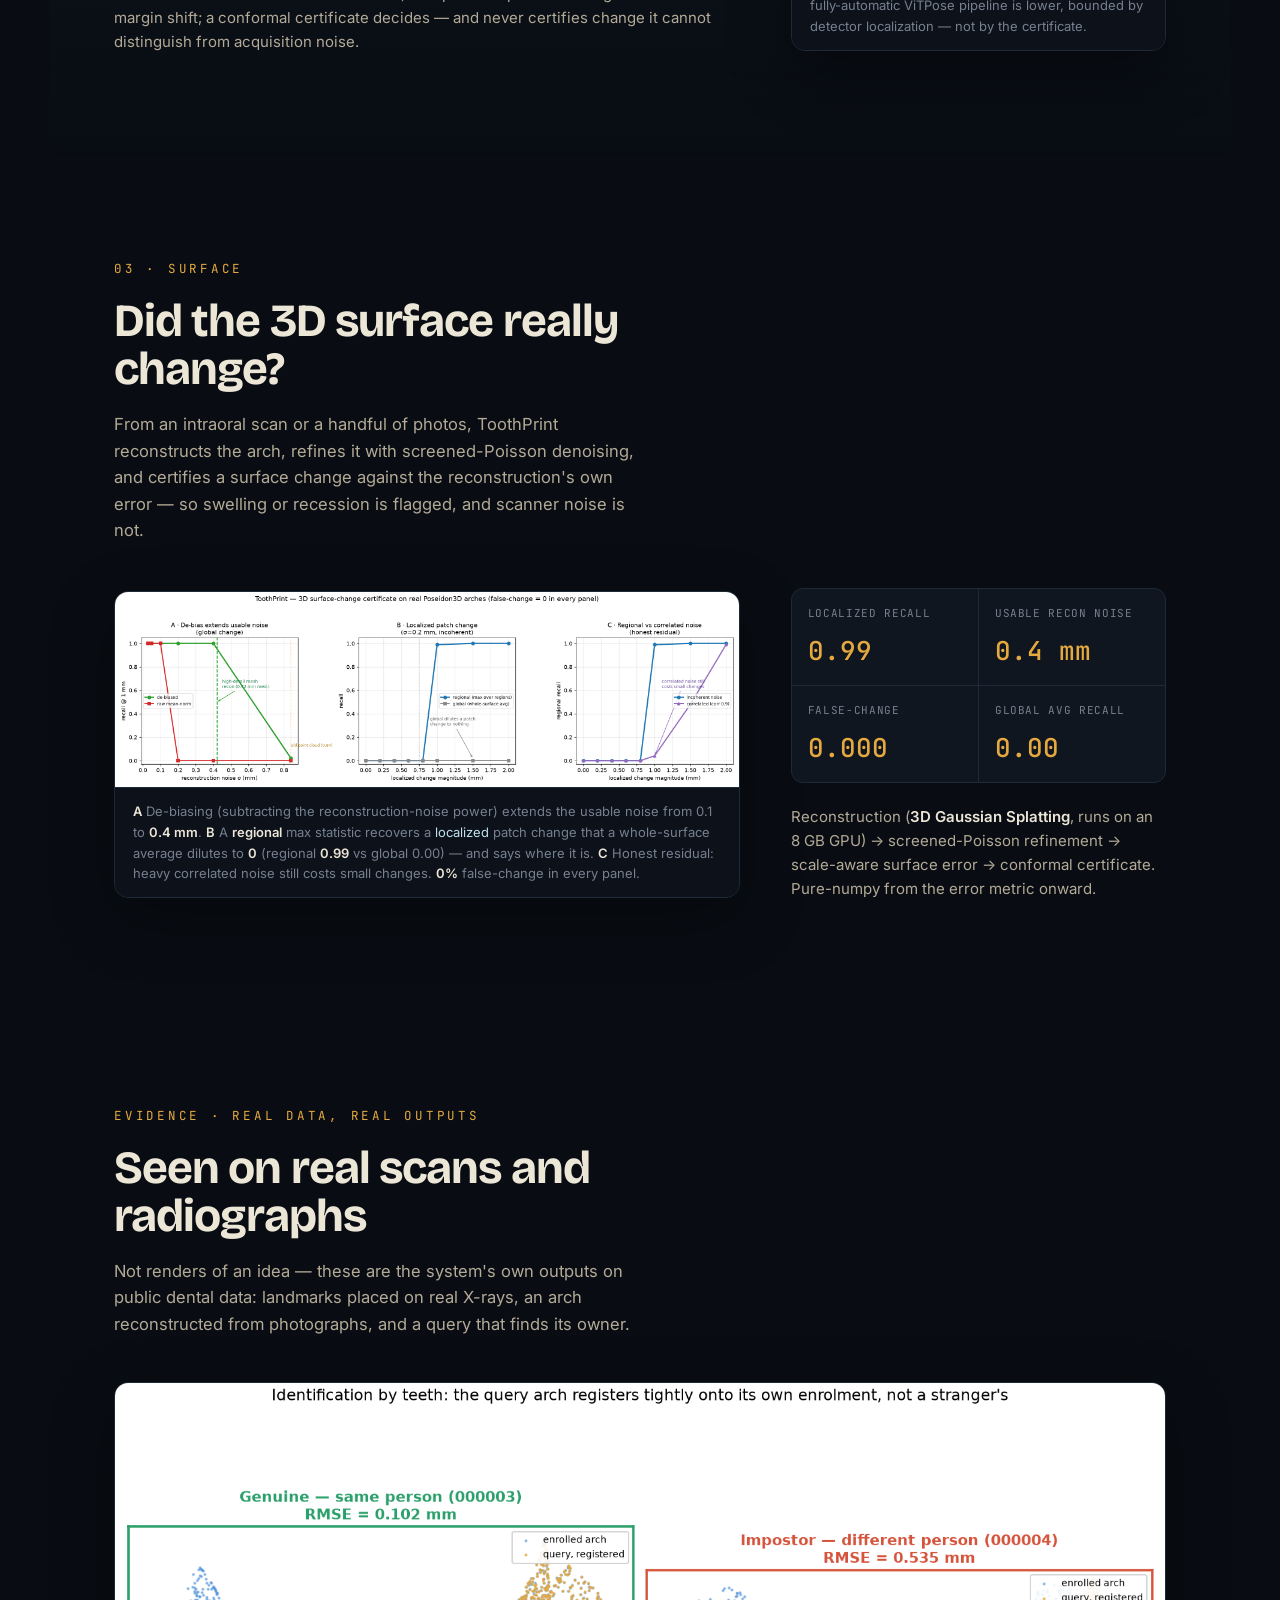
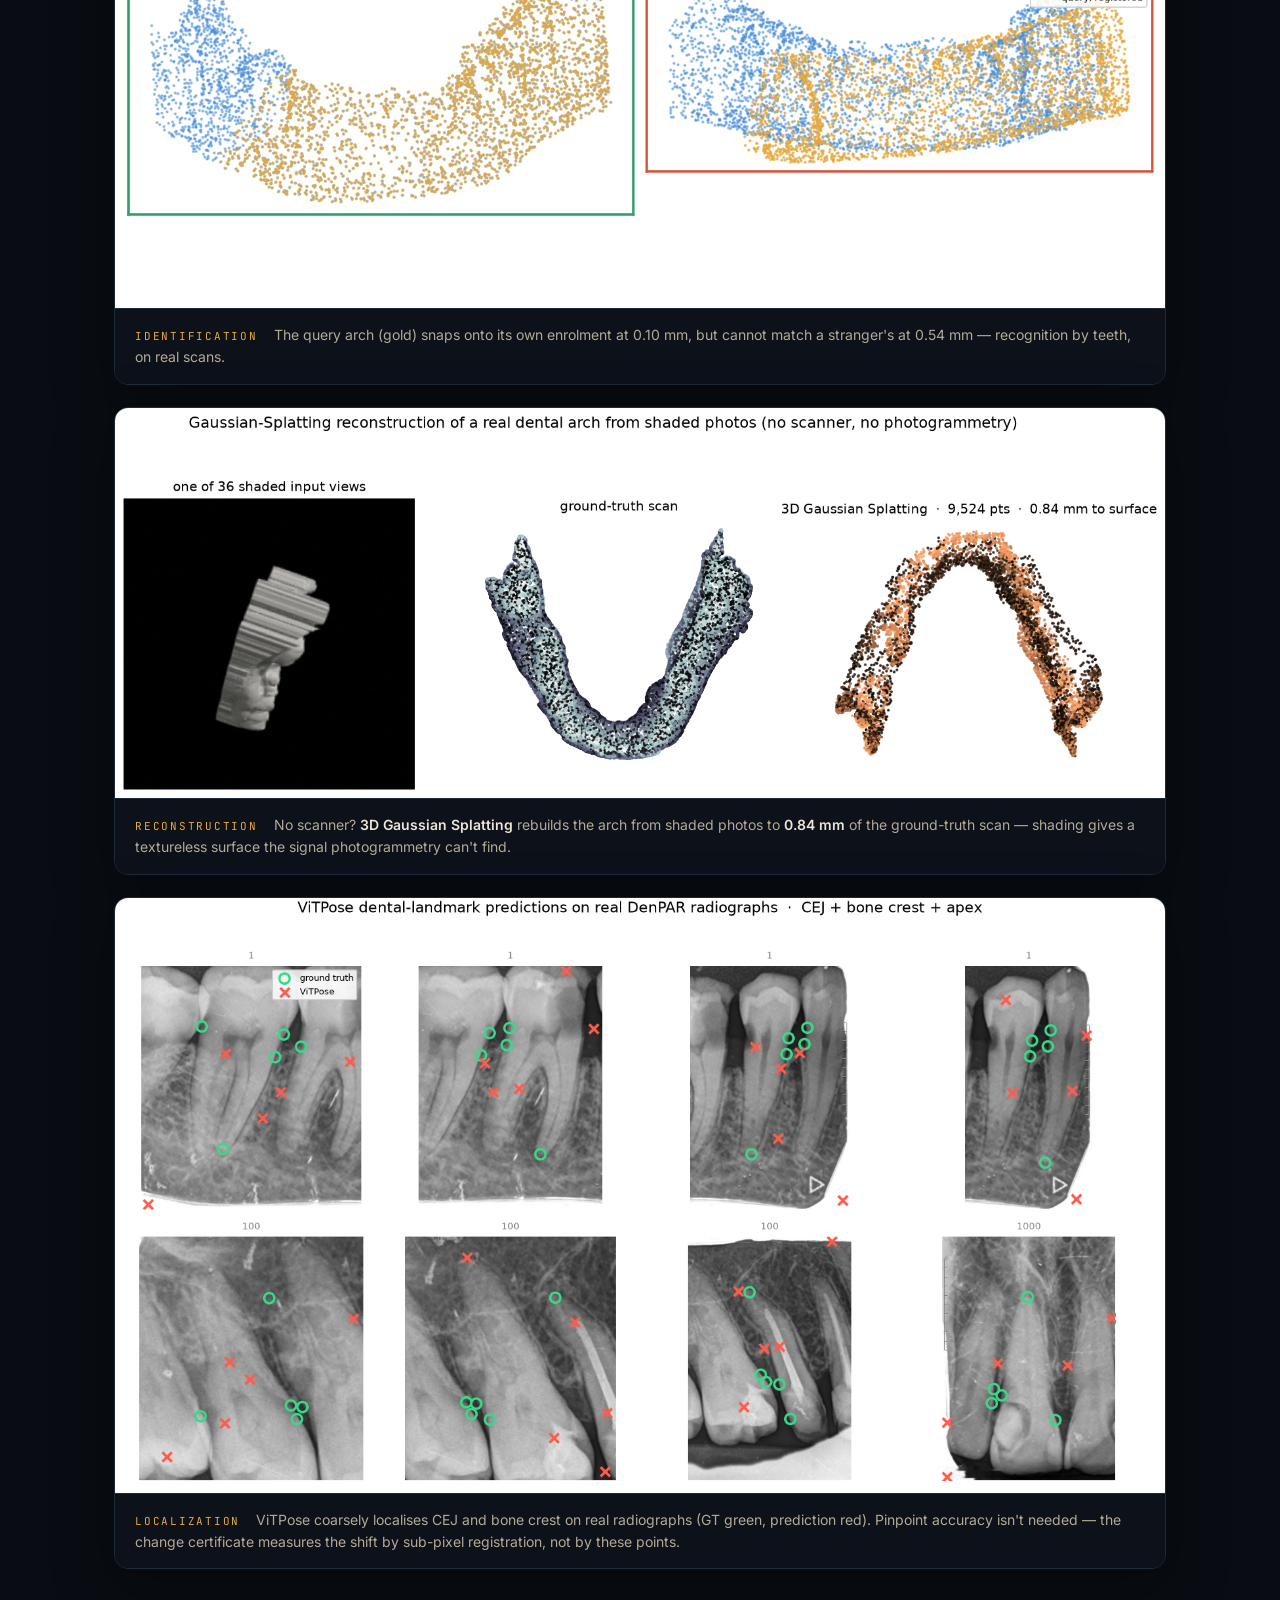
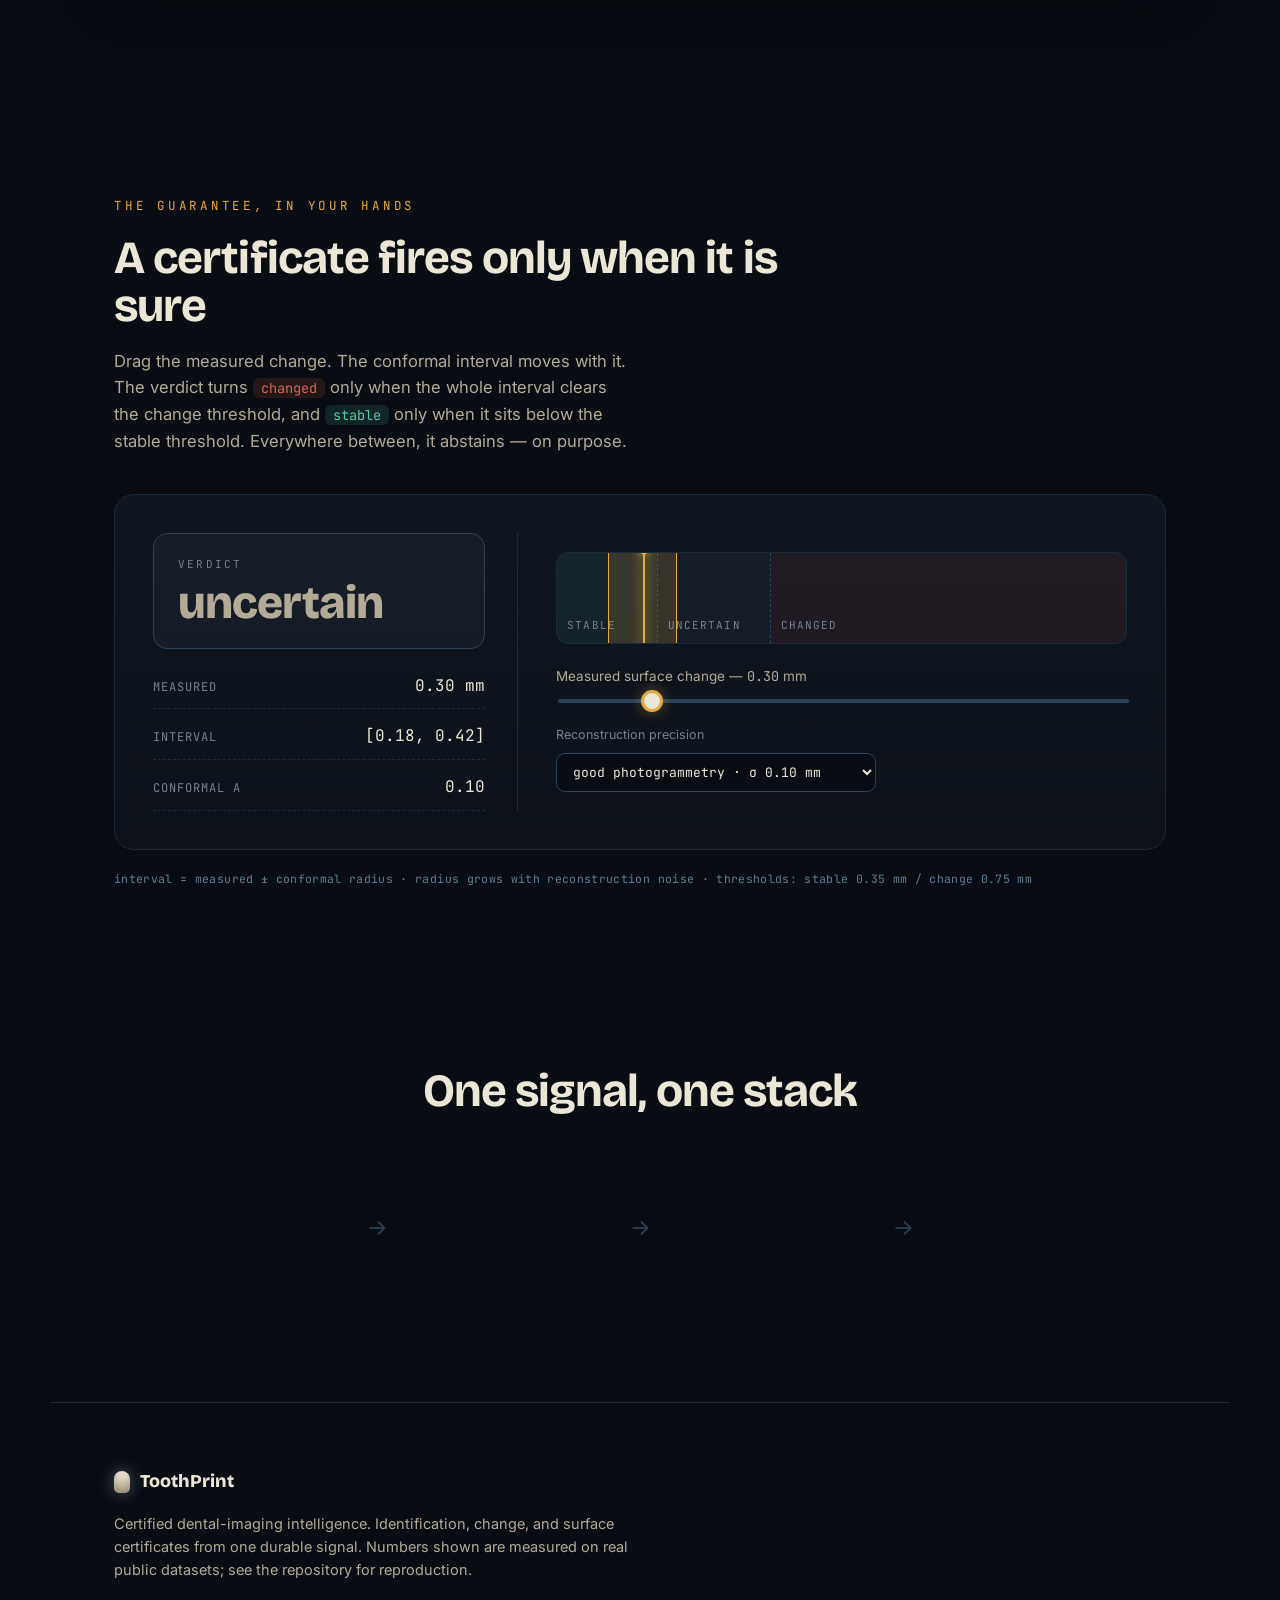
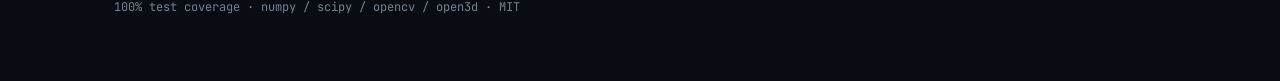
==== commit 061e05dc: "Identity 3D: PCA-axis init + Generalized-ICP, and show match quality on the arch surface Alignment -" ====
--- a/web/index.html
+++ b/web/index.html
@@ -104,15 +104,17 @@
         </figure>
         <div class="pillar-detail">
           <div class="metric-row">
-            <div class="metric"><span class="metric-k mono">Rank-1 (3D scans)</span><span class="metric-v mono">1.000</span></div>
-            <div class="metric"><span class="metric-k mono">Genuine RMSE</span><span class="metric-v mono">0.10 mm</span></div>
-            <div class="metric"><span class="metric-k mono">Impostor RMSE</span><span class="metric-v mono">0.55 mm</span></div>
+            <div class="metric"><span class="metric-k mono">Rank-1 (3D scans, N=50)</span><span class="metric-v mono">1.000</span></div>
+            <div class="metric"><span class="metric-k mono">Genuine dist</span><span class="metric-v mono">≤0.88 mm</span></div>
+            <div class="metric"><span class="metric-k mono">Impostor dist</span><span class="metric-v mono">≥1.22 mm</span></div>
             <div class="metric"><span class="metric-k mono">Rank-1 (2D X-ray, N=400)</span><span class="metric-v mono">1.000</span></div>
           </div>
           <p class="how">
-            <strong>3D:</strong> FPFH descriptors → RANSAC → ICP → smallest RMSE
-            wins. <strong>2D:</strong> the per-tooth landmark constellation,
-            scale-normalised so magnification cancels, aligned by rigid ICP.
+            <strong>3D:</strong> the query is given its best rigid fit to each arch
+            (PCA-axis init → Generalized-ICP) → smallest mean surface distance wins,
+            so the score is shape, not pose. <strong>2D:</strong> the per-tooth
+            landmark constellation, scale-normalised so magnification cancels, aligned
+            by rigid ICP.
           </p>
         </div>
       </div>
@@ -278,7 +280,7 @@
         <div class="pipe-arrow" aria-hidden="true">→</div>
         <div class="pipe-step reveal"><span class="pipe-k mono">detect</span><p>Teeth + landmarks (ViTPose) or arch point cloud</p></div>
         <div class="pipe-arrow" aria-hidden="true">→</div>
-        <div class="pipe-step reveal"><span class="pipe-k mono">register</span><p>2D/3D ICP · FPFH · sub-pixel template matching</p></div>
+        <div class="pipe-step reveal"><span class="pipe-k mono">register</span><p>rigid best-fit (Generalized-ICP) · sub-pixel template matching</p></div>
         <div class="pipe-arrow" aria-hidden="true">→</div>
         <div class="pipe-step reveal"><span class="pipe-k mono">certify</span><p>Conformal interval → identity, change, surface</p></div>
       </div>
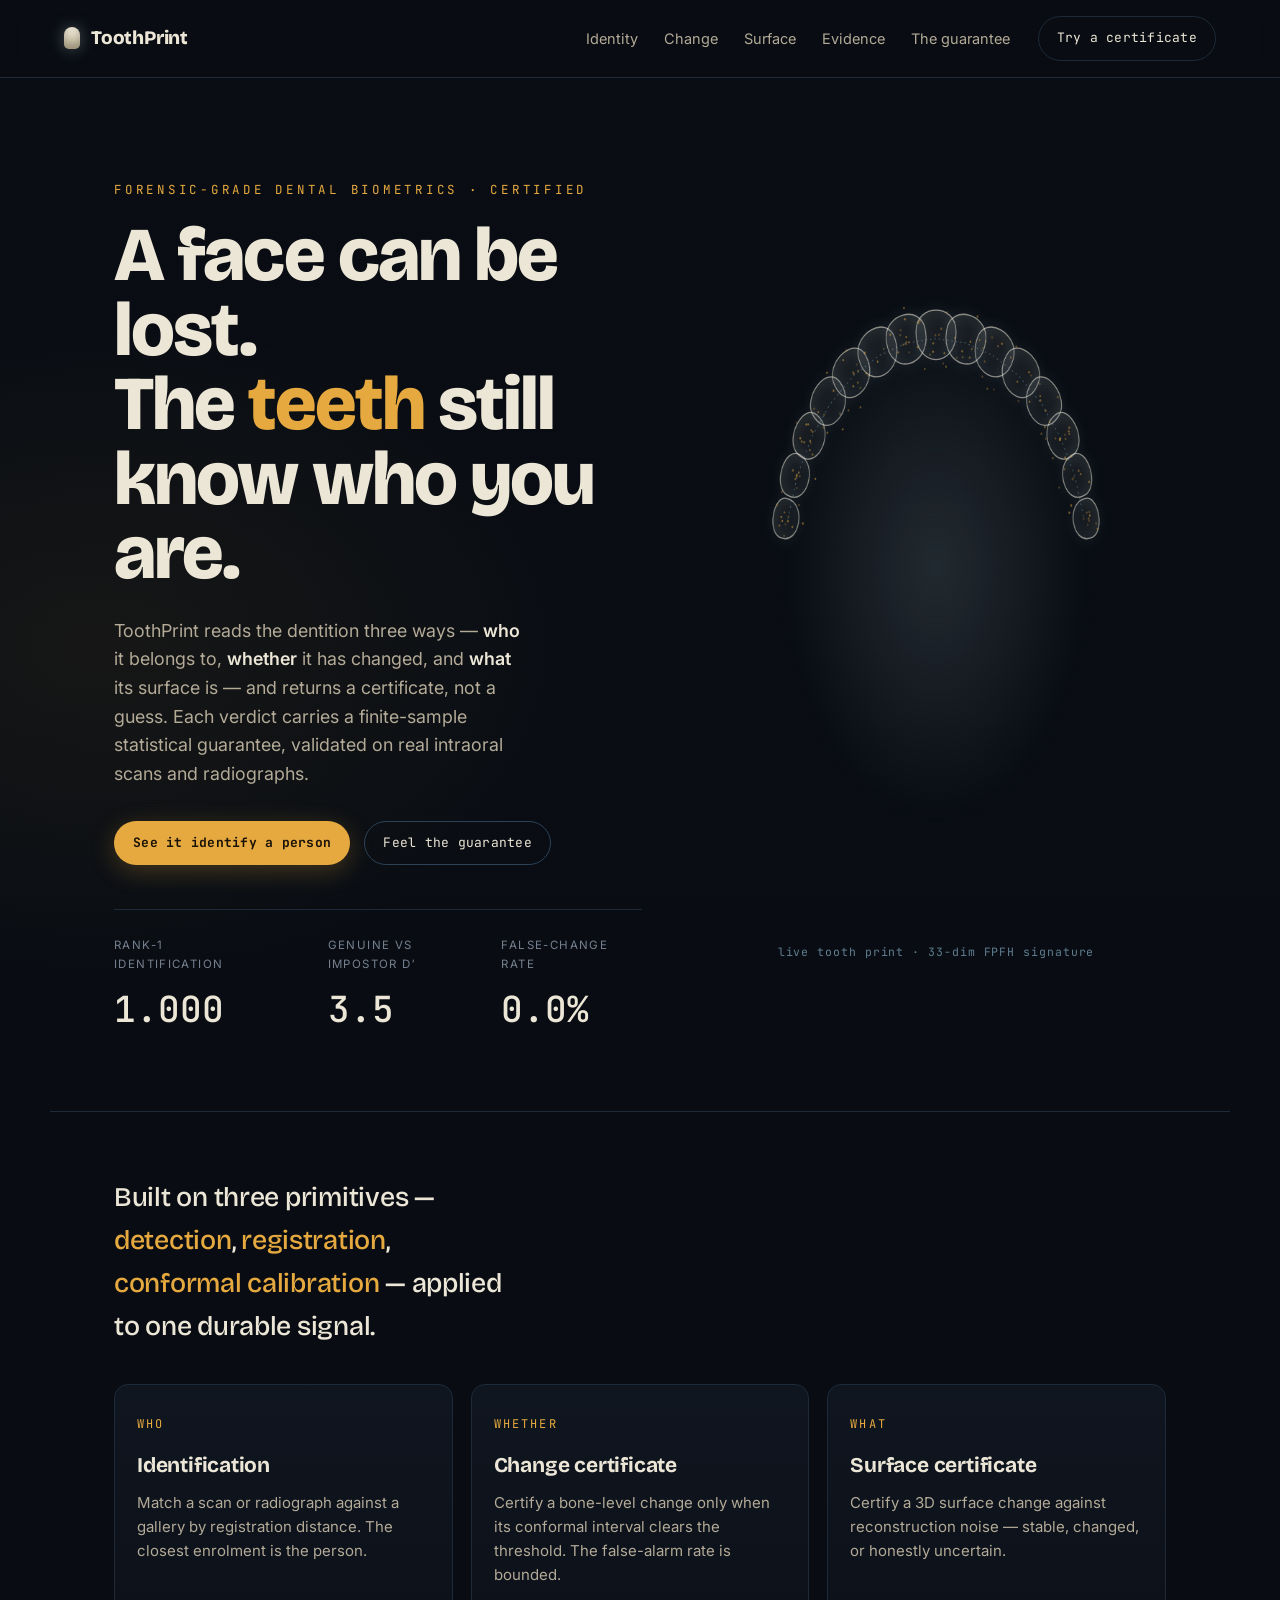
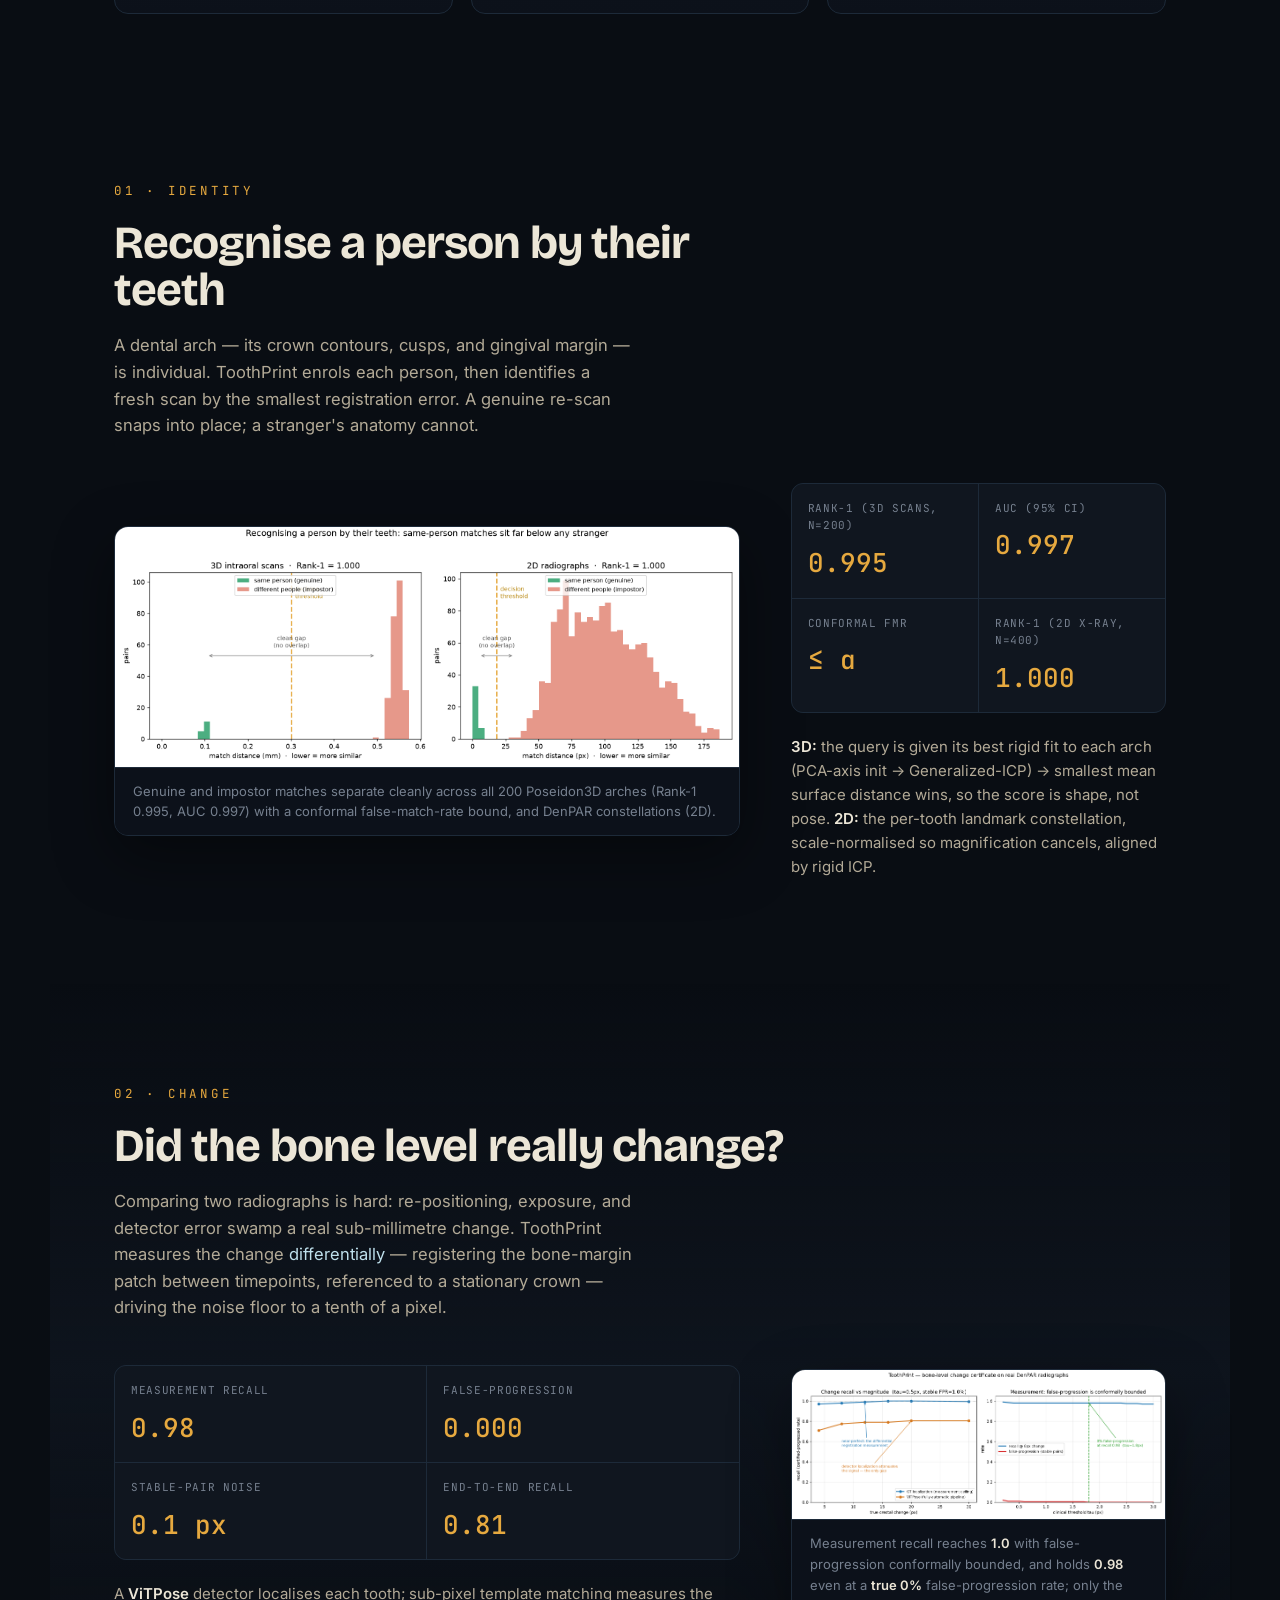
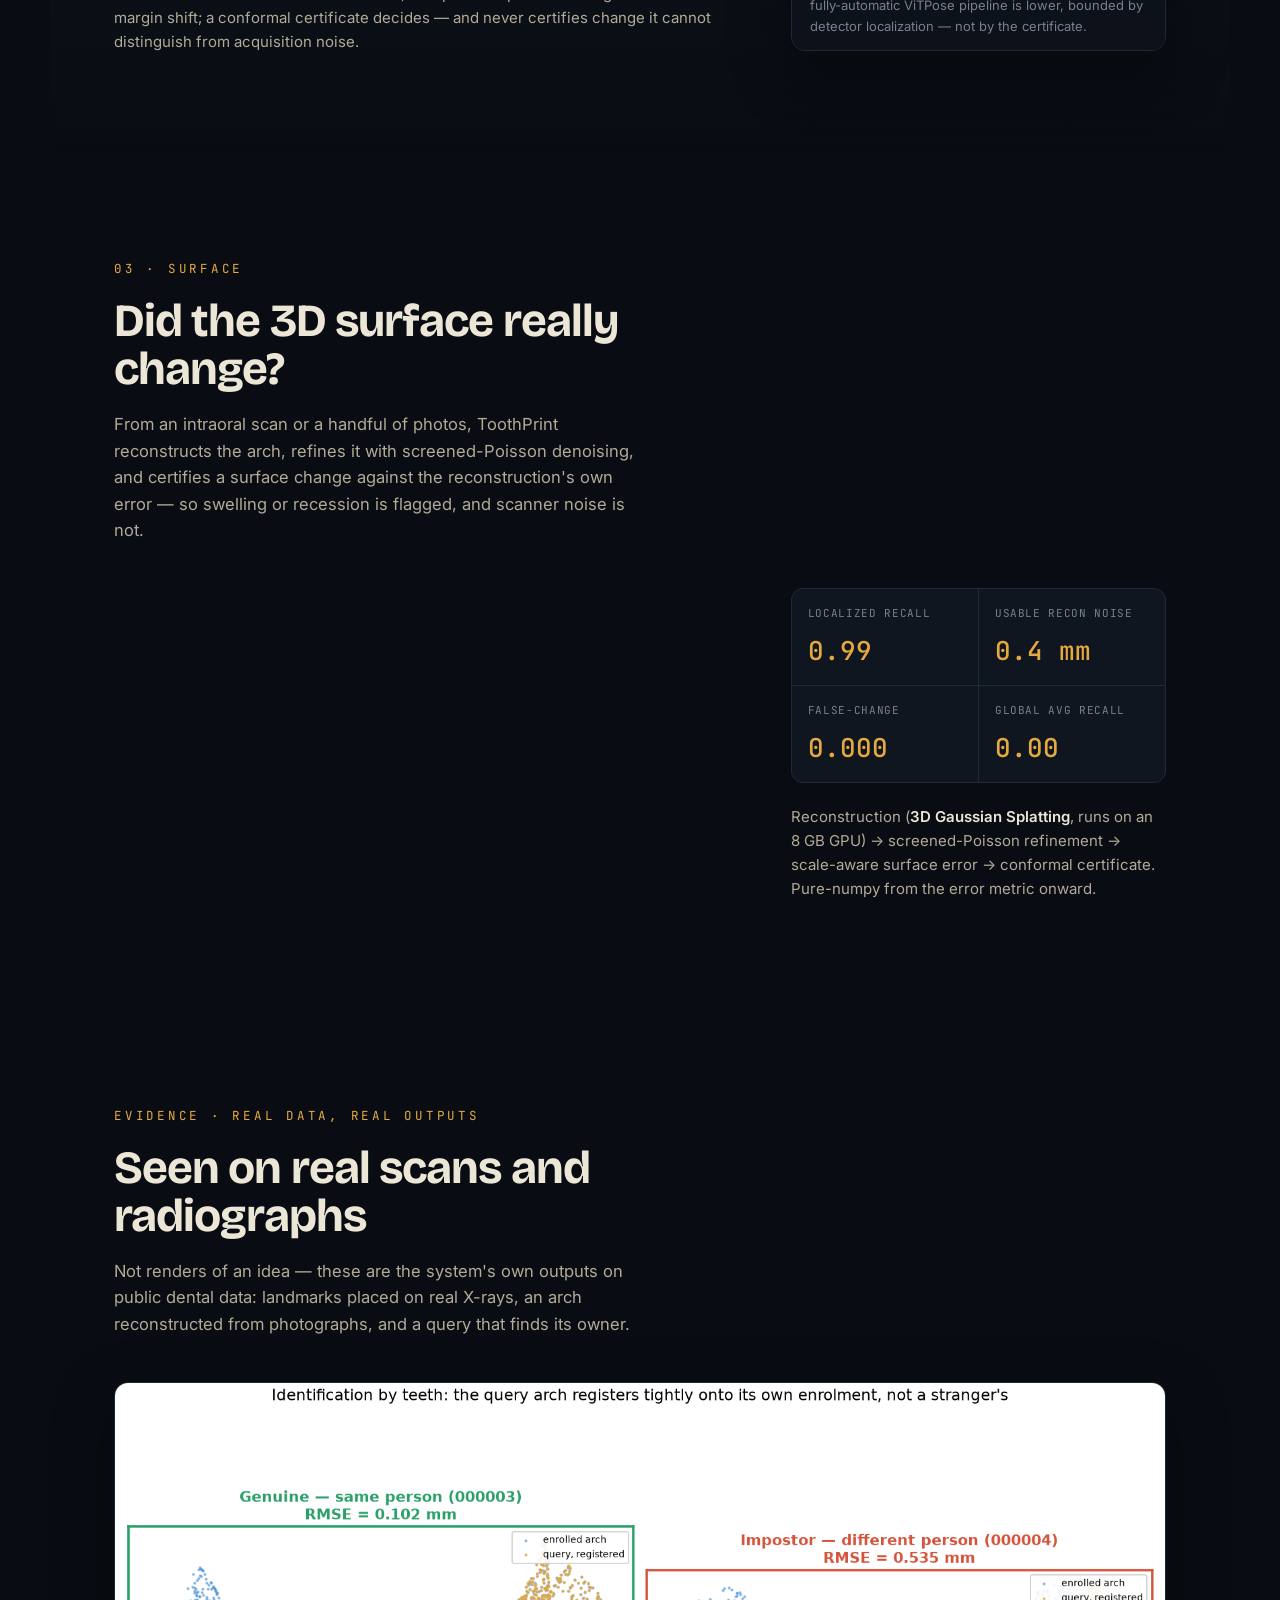
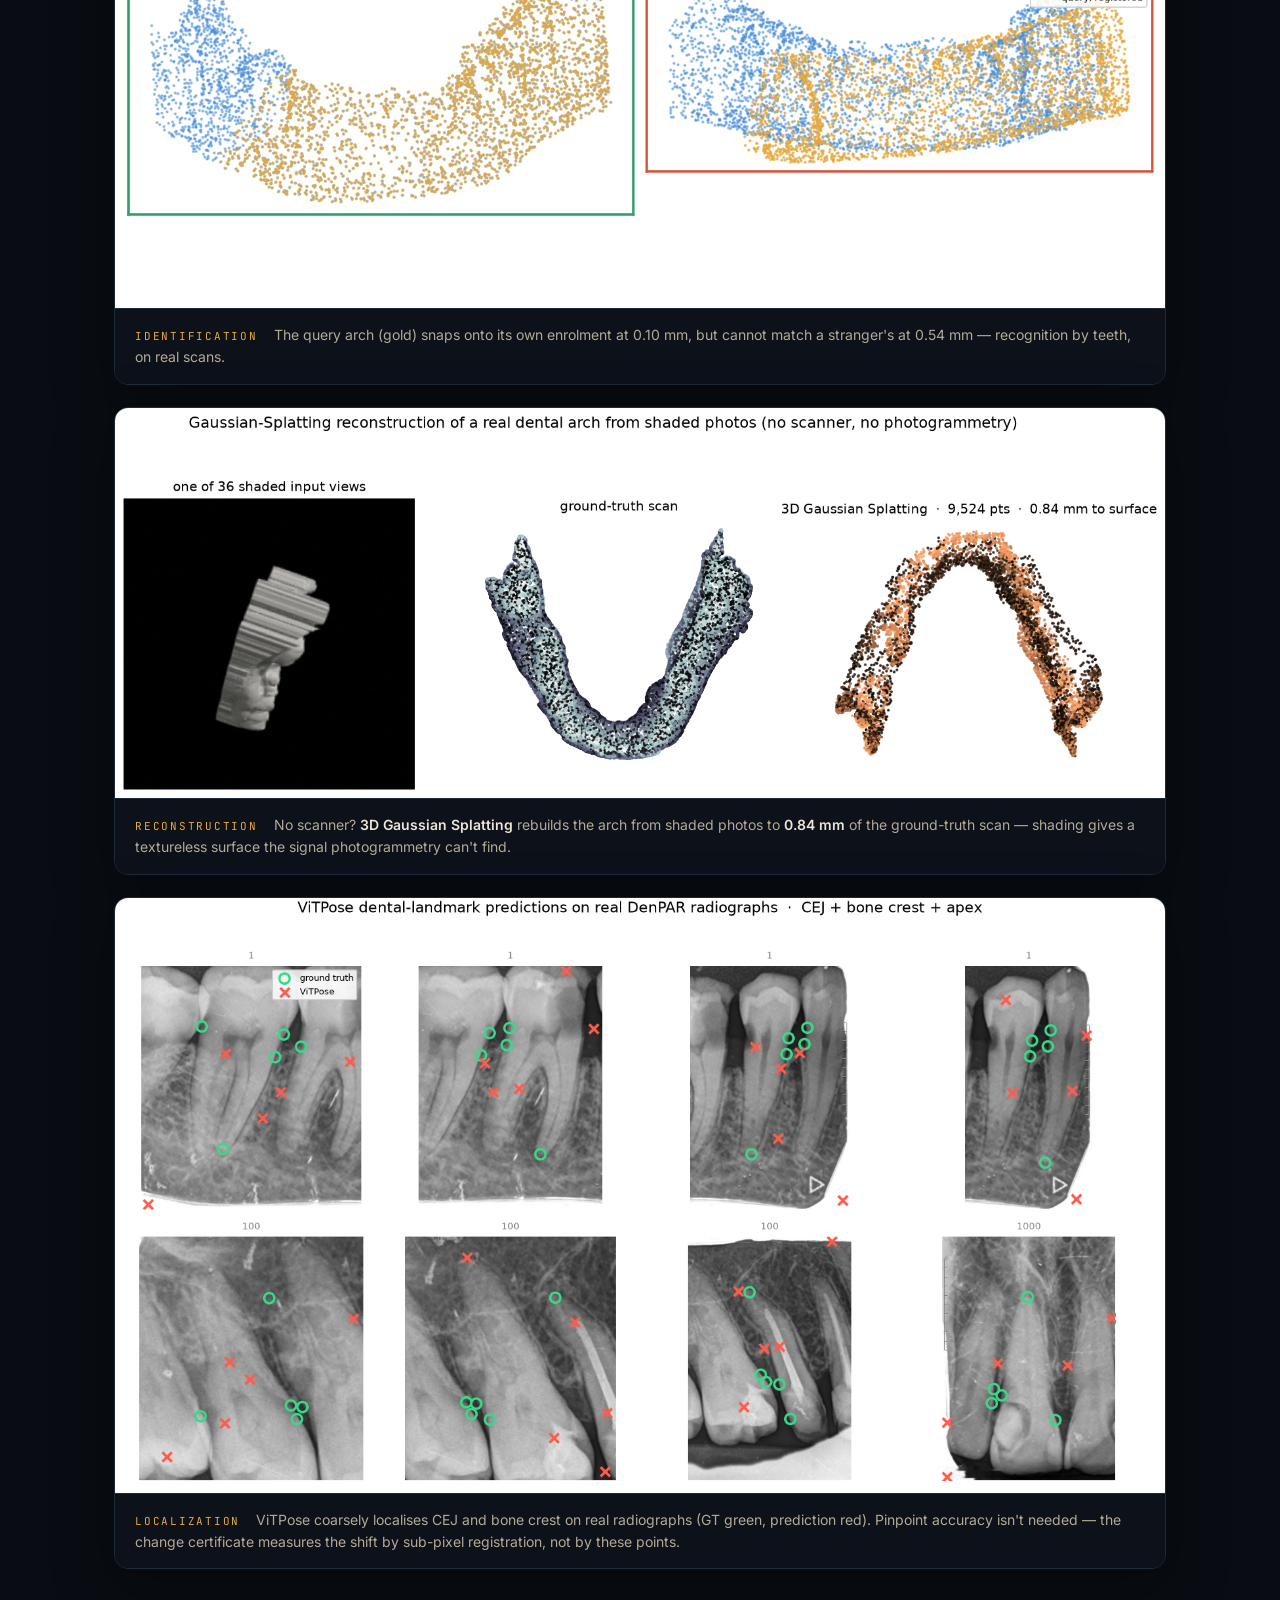
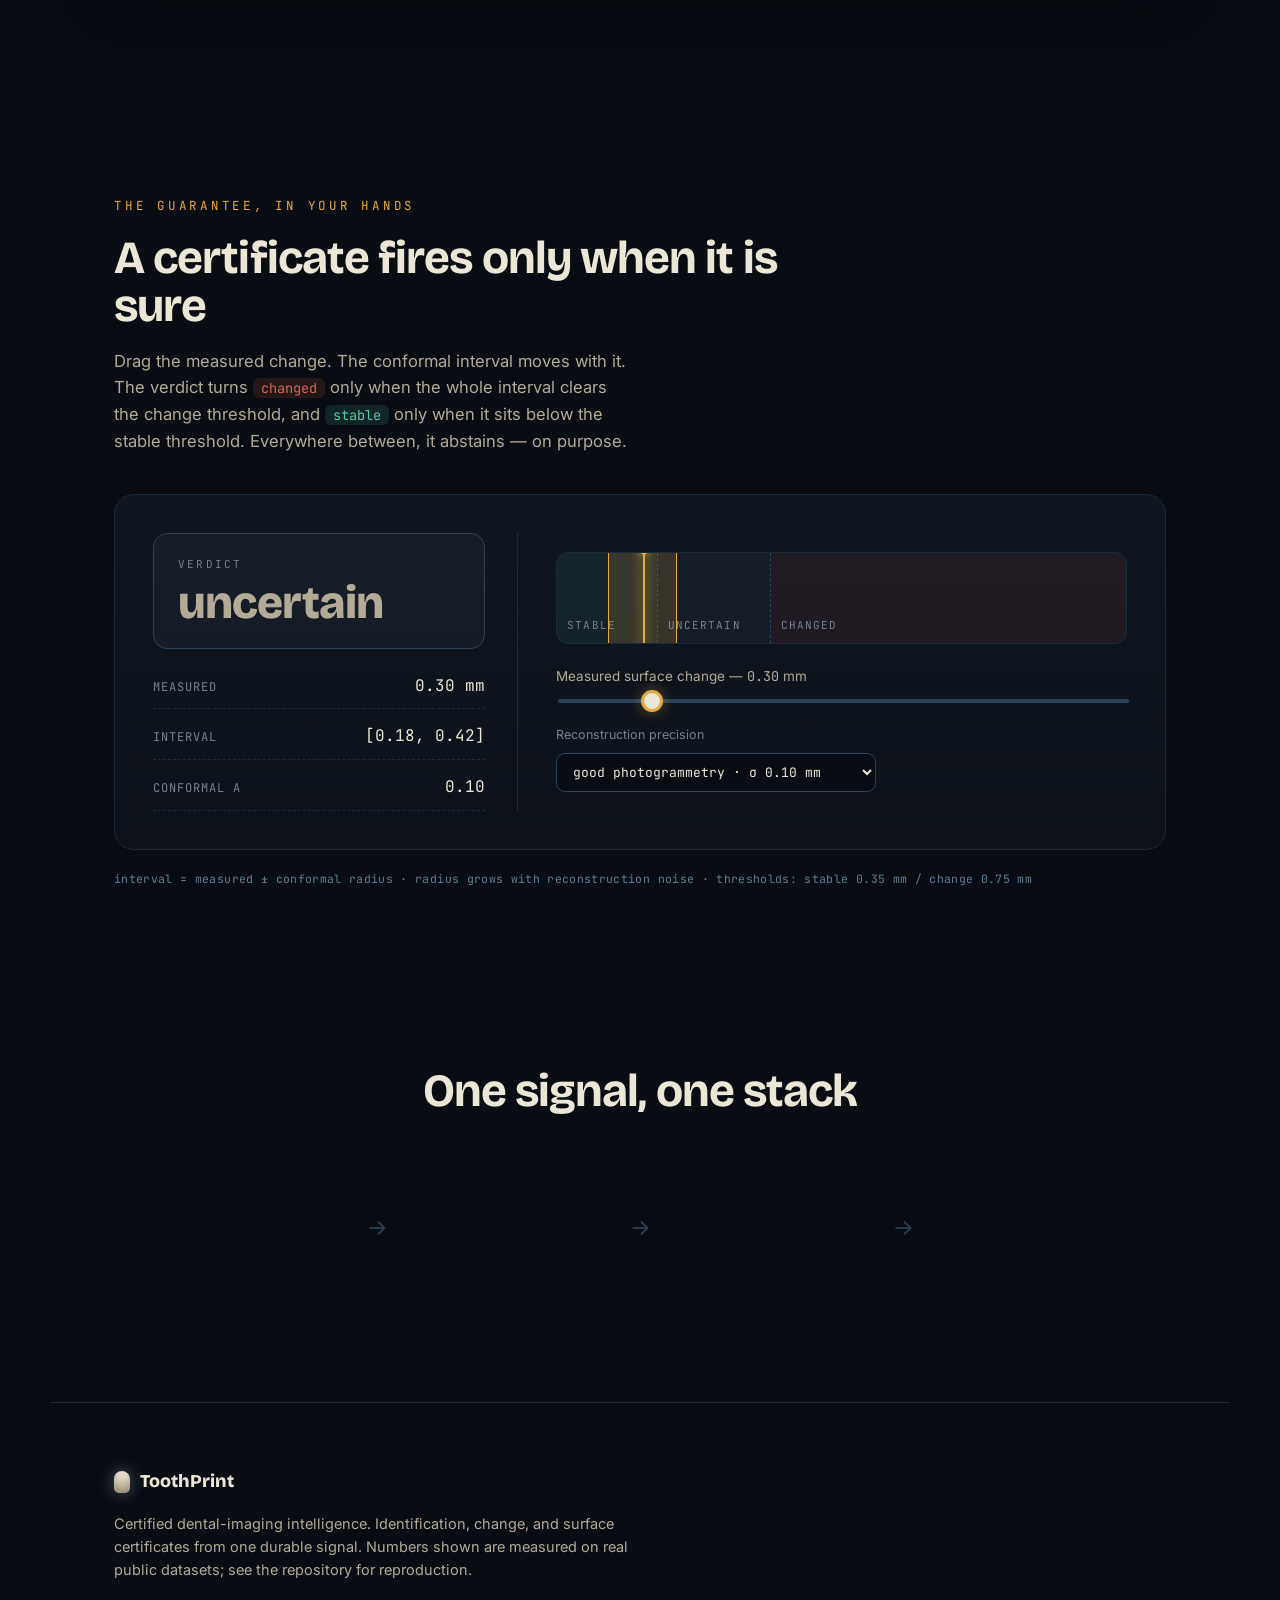
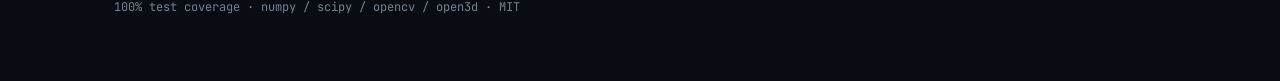
==== commit 23308022: "README: show the raw input data + richer media; SOTA.md; web/console synced to N=200 - Lead the evid" ====
--- a/web/index.html
+++ b/web/index.html
@@ -100,13 +100,13 @@
       <div class="pillar-body">
         <figure class="shot reveal">
           <img src="assets/identification.png" alt="Genuine matches cluster at low distance; impostors sit far away, for both 3D scans and 2D radiographs." loading="lazy" />
-          <figcaption>Genuine and impostor matches never overlap — on real Poseidon3D arches (3D) and DenPAR constellations (2D).</figcaption>
+          <figcaption>Genuine and impostor matches separate cleanly across all 200 Poseidon3D arches (Rank-1 0.995, AUC 0.997) with a conformal false-match-rate bound, and DenPAR constellations (2D).</figcaption>
         </figure>
         <div class="pillar-detail">
           <div class="metric-row">
-            <div class="metric"><span class="metric-k mono">Rank-1 (3D scans, N=50)</span><span class="metric-v mono">1.000</span></div>
-            <div class="metric"><span class="metric-k mono">Genuine dist</span><span class="metric-v mono">≤0.88 mm</span></div>
-            <div class="metric"><span class="metric-k mono">Impostor dist</span><span class="metric-v mono">≥1.22 mm</span></div>
+            <div class="metric"><span class="metric-k mono">Rank-1 (3D scans, N=200)</span><span class="metric-v mono">0.995</span></div>
+            <div class="metric"><span class="metric-k mono">AUC (95% CI)</span><span class="metric-v mono">0.997</span></div>
+            <div class="metric"><span class="metric-k mono">Conformal FMR</span><span class="metric-v mono">≤ α</span></div>
             <div class="metric"><span class="metric-k mono">Rank-1 (2D X-ray, N=400)</span><span class="metric-v mono">1.000</span></div>
           </div>
           <p class="how">
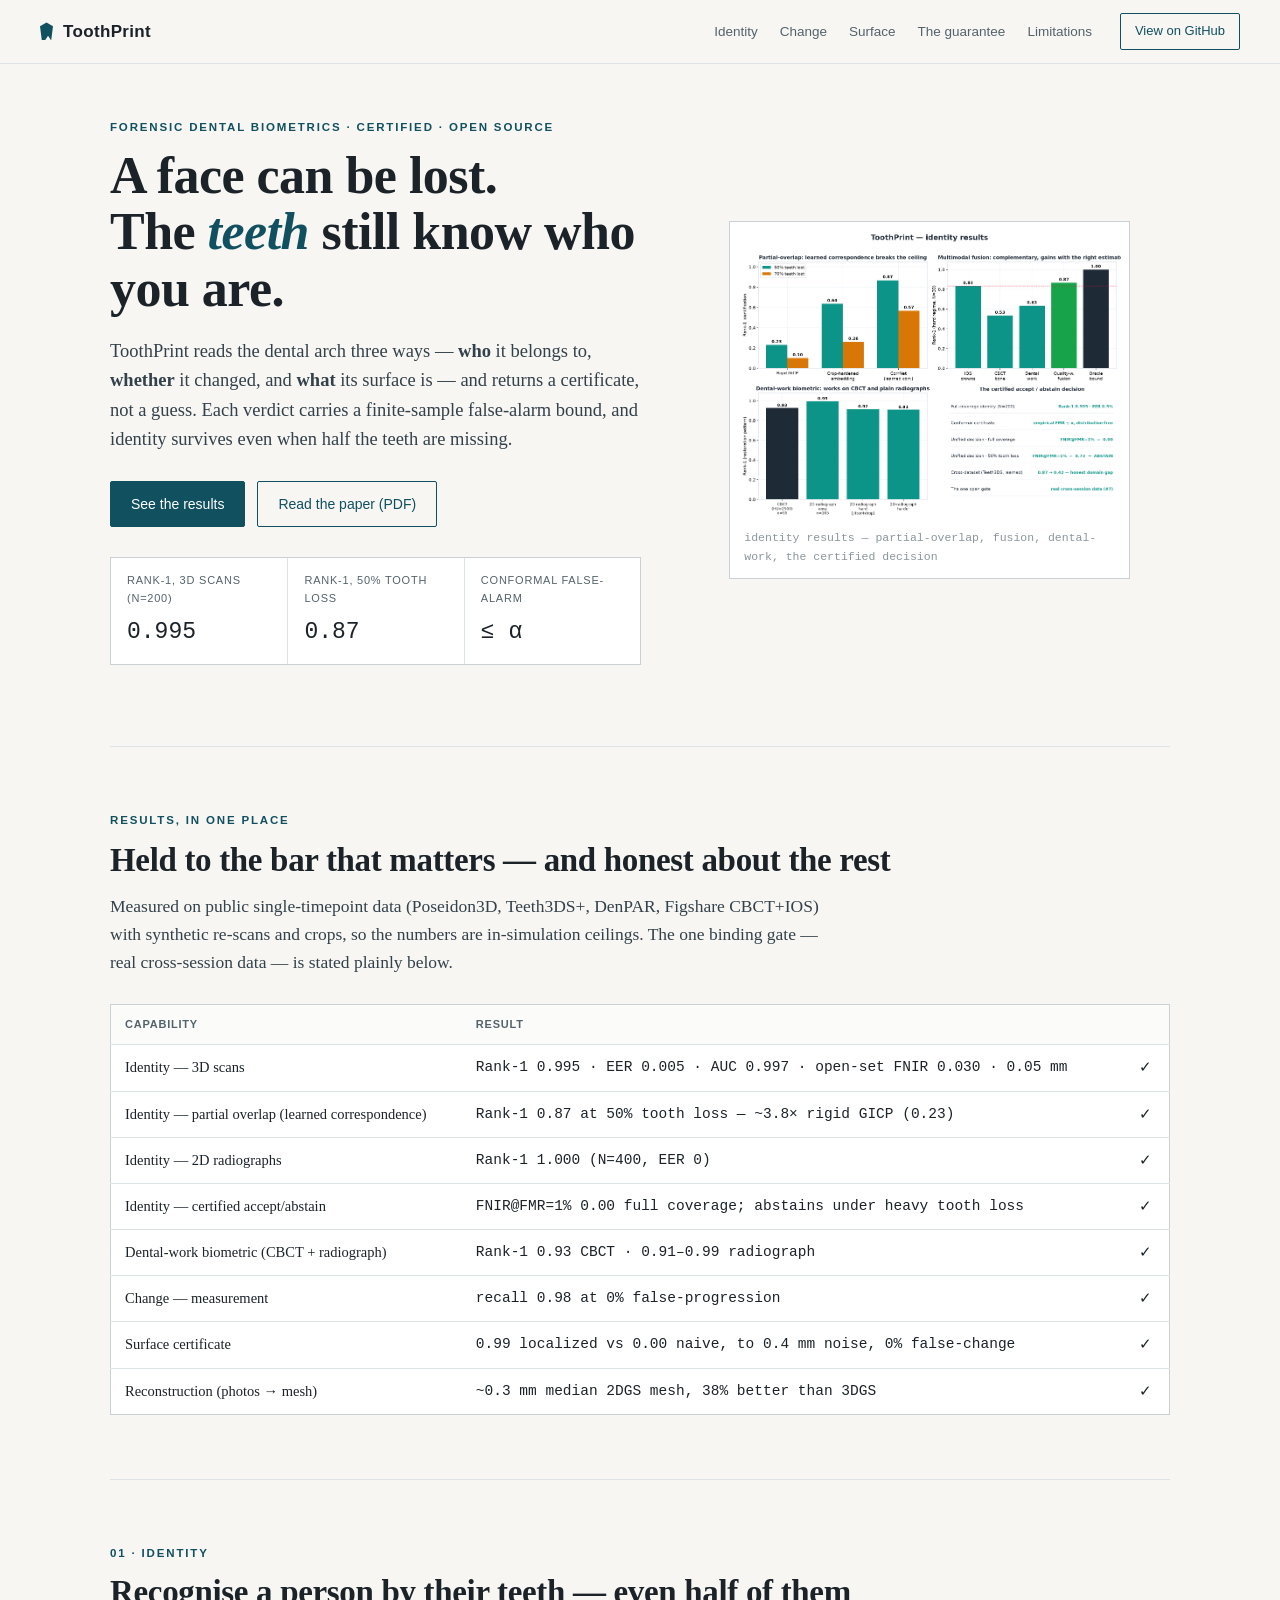
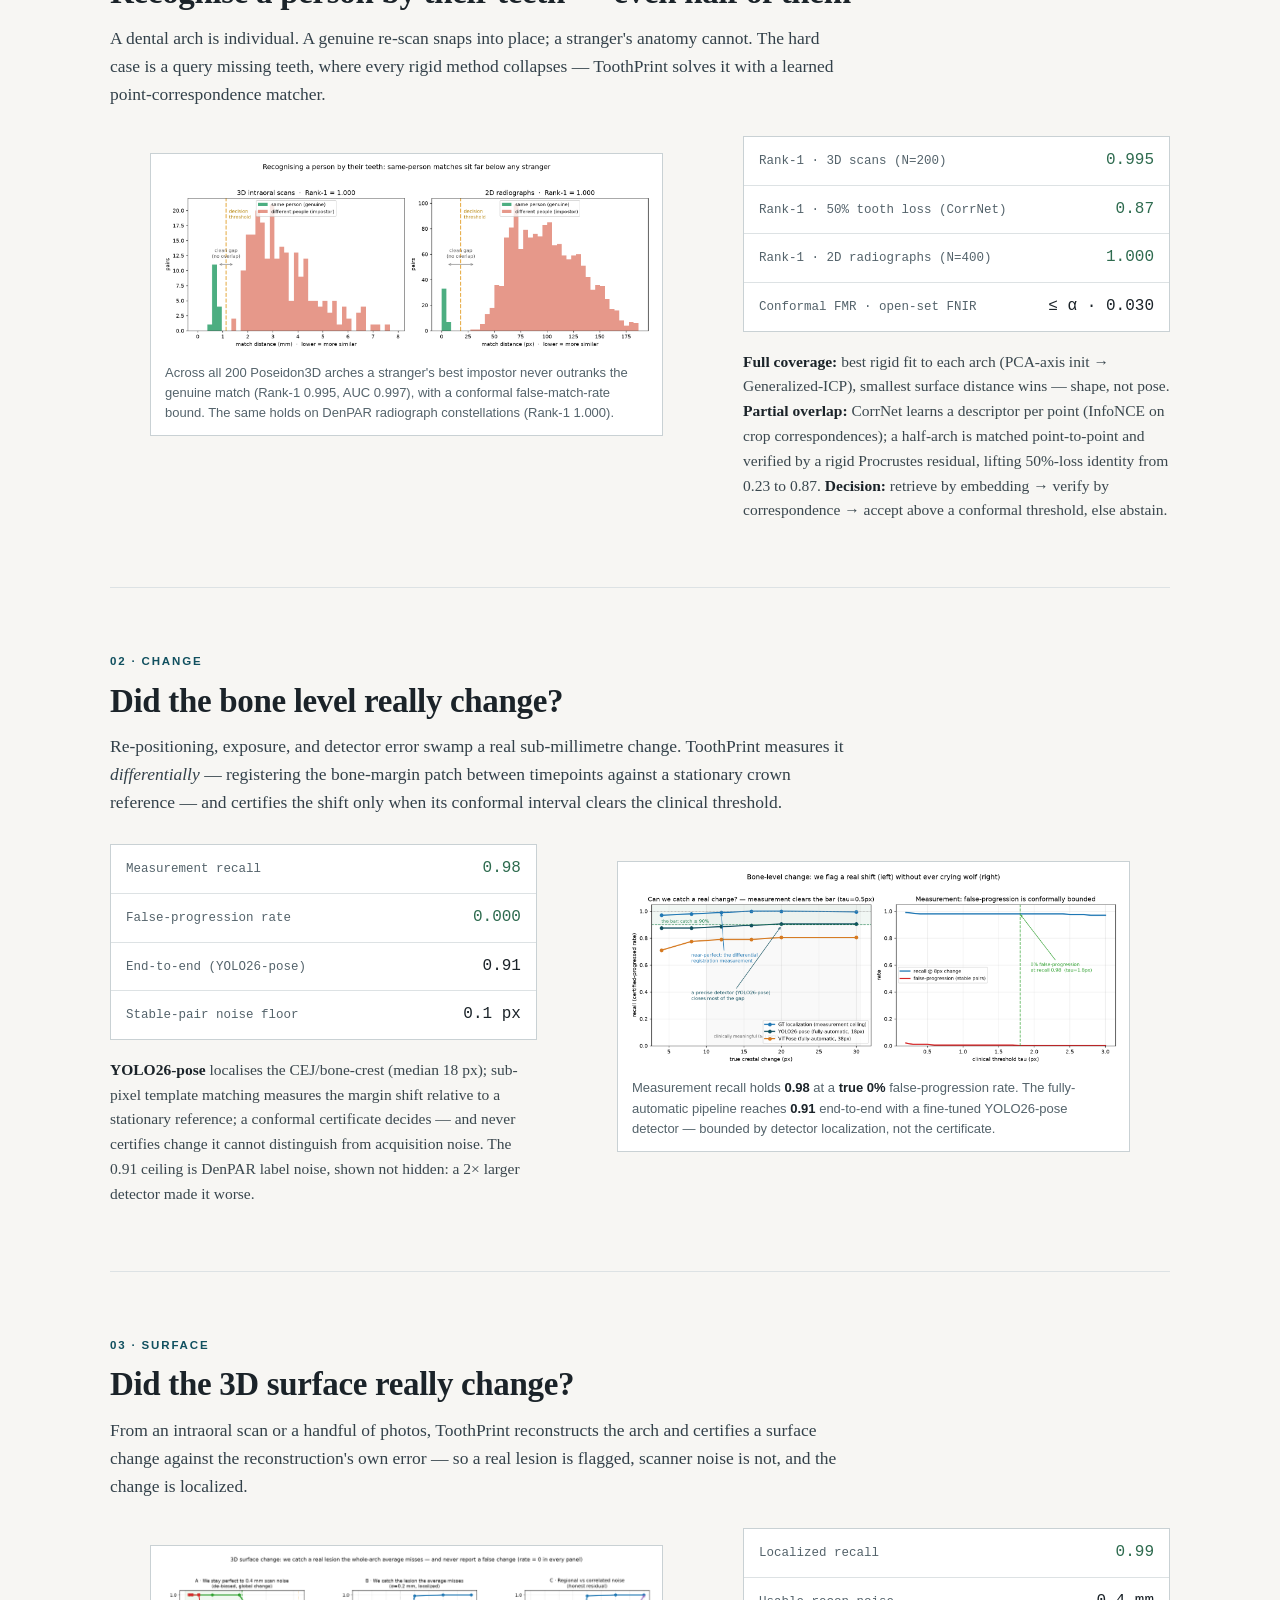
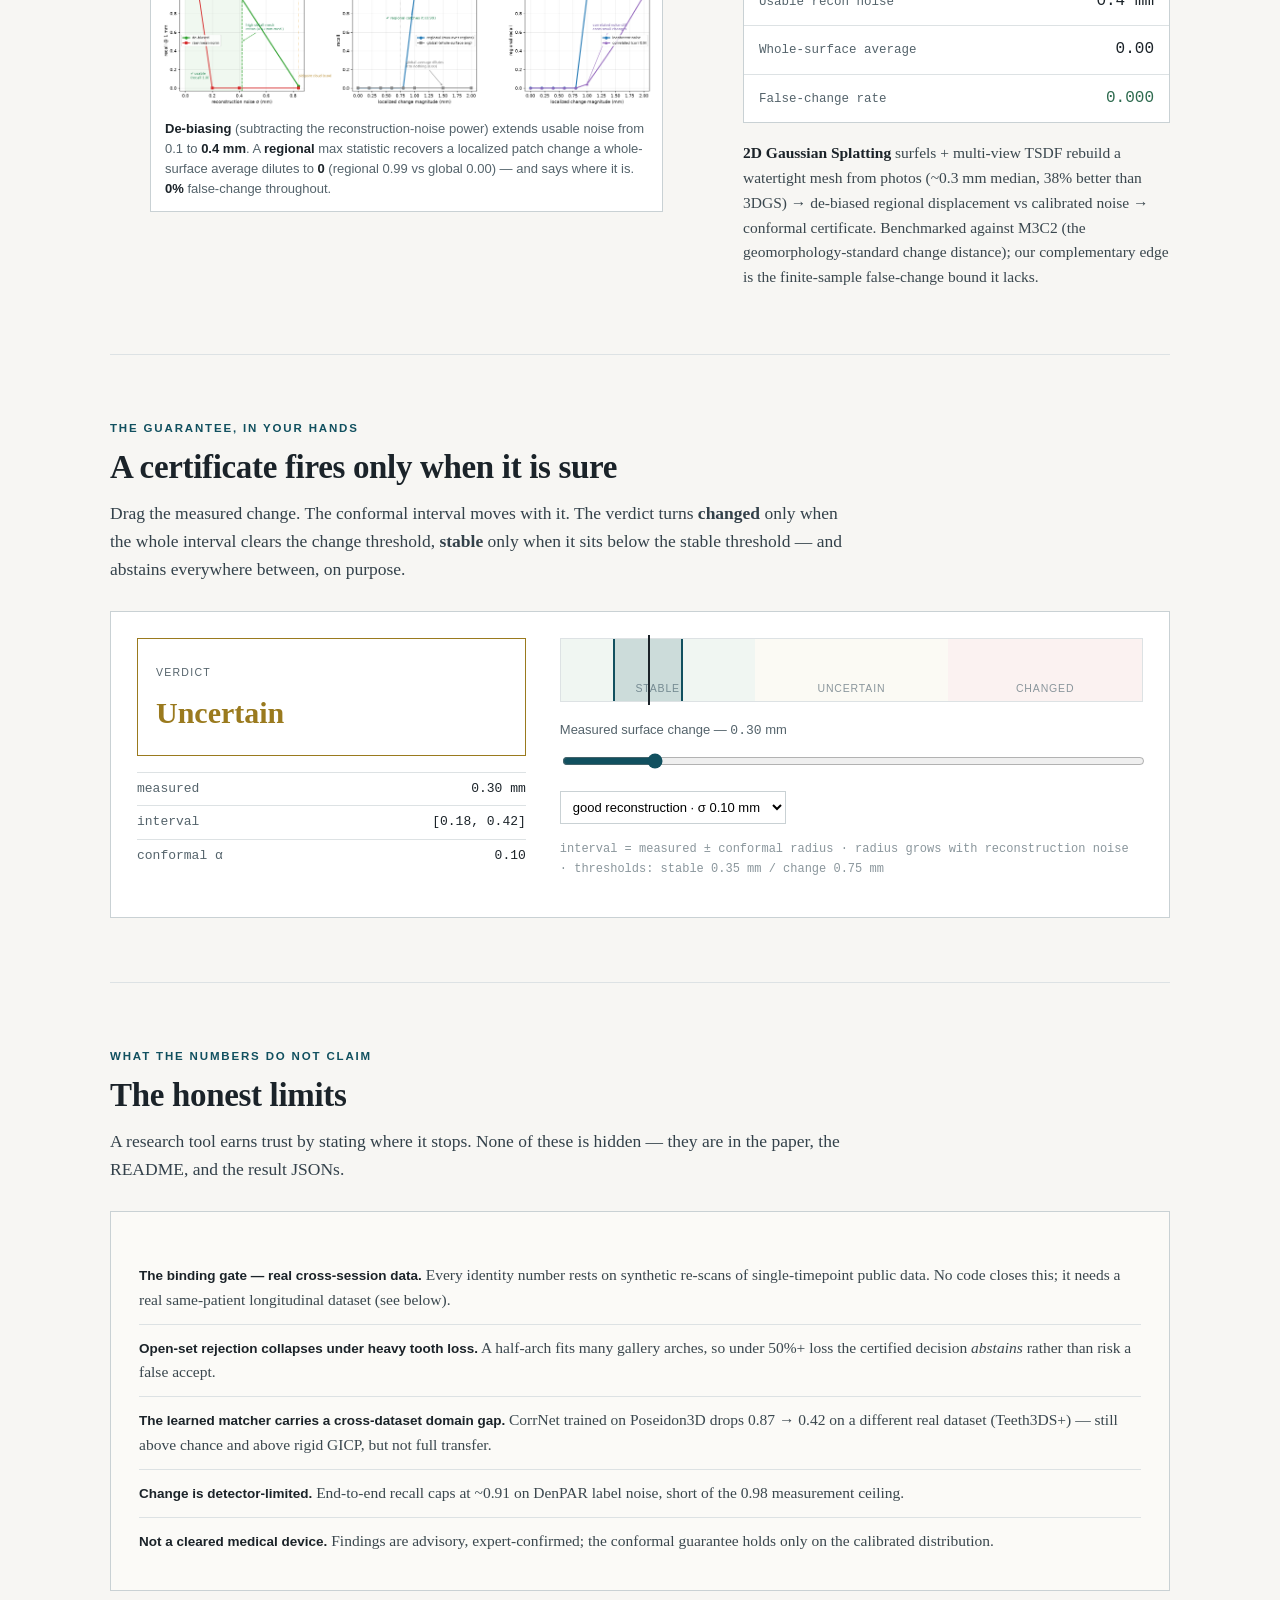
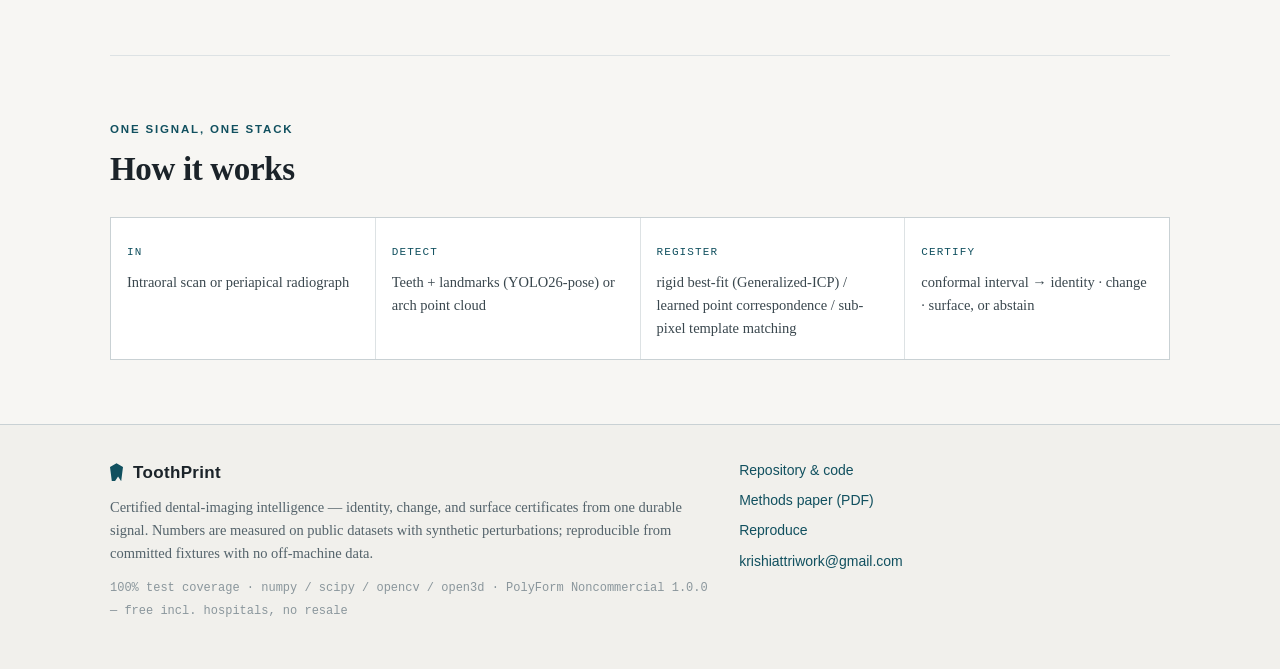
==== commit deb89f0c: "Redesign the GitHub Pages site: research-tool aesthetic, current results, no AI-slop Researched the " ====
--- a/web/index.html
+++ b/web/index.html
@@ -3,301 +3,222 @@
 <head>
   <meta charset="utf-8" />
   <meta name="viewport" content="width=device-width, initial-scale=1" />
-  <title>ToothPrint — certified dental identity, change & surface</title>
-  <meta name="description" content="Recognise a person by their teeth, and certify whether their teeth changed — with a finite-sample statistical guarantee. Validated on real intraoral scans and radiographs." />
-  <link rel="preconnect" href="https://fonts.googleapis.com" />
-  <link rel="preconnect" href="https://fonts.gstatic.com" crossorigin />
-  <link href="https://fonts.googleapis.com/css2?family=Bricolage+Grotesque:opsz,wght@12..96,500;12..96,700;12..96,800&family=Inter:wght@400;500;600&family=JetBrains+Mono:wght@400;500;700&display=swap" rel="stylesheet" />
+  <title>ToothPrint — certified dental identity, change &amp; surface</title>
+  <meta name="description" content="Recognise a person by their teeth — at full coverage and under 50% tooth loss — and certify whether their teeth changed, each verdict carrying a distribution-free false-alarm bound. Validated on public intraoral scans and radiographs." />
   <link rel="stylesheet" href="styles.css" />
 </head>
-<body>
-  <div class="scanlines" aria-hidden="true"></div>
-
+<body id="top">
   <header class="nav">
-    <a class="brand" href="#top">
-      <span class="brand-mark" aria-hidden="true"></span>
-      <span class="brand-name">ToothPrint</span>
-    </a>
+    <a class="brand" href="#top"><span class="brand-mark" aria-hidden="true"></span>ToothPrint</a>
     <nav class="nav-links">
       <a href="#identity">Identity</a>
       <a href="#change">Change</a>
       <a href="#surface">Surface</a>
-      <a href="#evidence">Evidence</a>
       <a href="#certainty">The guarantee</a>
+      <a href="#limits">Limitations</a>
     </nav>
-    <a class="btn btn-ghost" href="#certainty">Try a certificate</a>
+    <a class="ghost" href="https://github.com/Archerkattri/toothprint">View on GitHub</a>
   </header>
 
-  <main id="top">
-    <!-- HERO ---------------------------------------------------------------->
+  <main>
+    <!-- HERO -->
     <section class="hero">
-      <div class="hero-copy">
-        <p class="eyebrow">Forensic-grade dental biometrics · certified</p>
-        <h1 class="display">
-          A face can be lost.<br />
-          The <span class="ink">teeth</span> still know who you are.
-        </h1>
-        <p class="lede">
-          ToothPrint reads the dentition three ways — <strong>who</strong> it
-          belongs to, <strong>whether</strong> it has changed, and <strong>what</strong>
-          its surface is — and returns a certificate, not a guess. Each verdict
-          carries a finite-sample statistical guarantee, validated on real
-          intraoral scans and radiographs.
-        </p>
+      <div>
+        <p class="eyebrow">Forensic dental biometrics · certified · open source</p>
+        <h1 class="display">A face can be lost.<br>The <span class="u">teeth</span> still know who you are.</h1>
+        <p class="lede">ToothPrint reads the dental arch three ways — <strong>who</strong> it belongs to, <strong>whether</strong> it changed, and <strong>what</strong> its surface is — and returns a certificate, not a guess. Each verdict carries a finite-sample false-alarm bound, and identity survives even when half the teeth are missing.</p>
         <div class="hero-cta">
-          <a class="btn btn-solid" href="#identity">See it identify a person</a>
-          <a class="btn btn-line" href="#certainty">Feel the guarantee</a>
-        </div>
-        <dl class="hero-stats">
-          <div><dt>Rank-1 identification</dt><dd class="mono">1.000</dd></div>
-          <div><dt>Genuine vs impostor d′</dt><dd class="mono">3.5</dd></div>
-          <div><dt>False-change rate</dt><dd class="mono">0.0%</dd></div>
+          <a class="btn btn-solid" href="#identity">See the results</a>
+          <a class="btn btn-line" href="paper/paper.pdf">Read the paper (PDF)</a>
+        </div>
+        <dl class="stat-strip">
+          <div><dt>Rank-1, 3D scans (N=200)</dt><dd>0.995</dd></div>
+          <div><dt>Rank-1, 50% tooth loss</dt><dd>0.87</dd></div>
+          <div><dt>Conformal false-alarm</dt><dd>≤ α</dd></div>
         </dl>
       </div>
-      <figure class="hero-stage" aria-label="A dental arch rendered as a luminous tooth print">
-        <canvas id="archCanvas" width="640" height="680"></canvas>
-        <figcaption class="stage-cap mono">live tooth print · 33-dim FPFH signature</figcaption>
+      <figure class="hero-fig reveal">
+        <img src="assets/results_panel.png" alt="Four result panels: partial-overlap identification, multimodal fusion, dental-work biometric across modalities, and the certified accept/abstain decision." />
+        <figcaption>identity results — partial-overlap, fusion, dental-work, the certified decision</figcaption>
       </figure>
     </section>
 
-    <!-- PROOF BAND ---------------------------------------------------------->
-    <section class="proof" aria-label="What the certificates guarantee">
-      <p class="proof-line">
-        Built on three primitives — <em>detection</em>, <em>registration</em>,
-        <em>conformal calibration</em> — applied to one durable signal.
-      </p>
-      <div class="proof-grid">
-        <article class="proof-card reveal">
-          <span class="proof-n mono">who</span>
-          <h3>Identification</h3>
-          <p>Match a scan or radiograph against a gallery by registration distance. The closest enrolment is the person.</p>
-        </article>
-        <article class="proof-card reveal">
-          <span class="proof-n mono">whether</span>
-          <h3>Change certificate</h3>
-          <p>Certify a bone-level change only when its conformal interval clears the threshold. The false-alarm rate is bounded.</p>
-        </article>
-        <article class="proof-card reveal">
-          <span class="proof-n mono">what</span>
-          <h3>Surface certificate</h3>
-          <p>Certify a 3D surface change against reconstruction noise — stable, changed, or honestly uncertain.</p>
-        </article>
-      </div>
-    </section>
-
-    <!-- IDENTITY ------------------------------------------------------------>
-    <section id="identity" class="pillar">
+    <!-- RESULTS TABLE -->
+    <section id="results">
+      <div class="pillar-head">
+        <p class="eyebrow">Results, in one place</p>
+        <h2 class="h2">Held to the bar that matters — and honest about the rest</h2>
+        <p class="pillar-lede">Measured on public single-timepoint data (Poseidon3D, Teeth3DS+, DenPAR, Figshare CBCT+IOS) with synthetic re-scans and crops, so the numbers are in-simulation ceilings. The one binding gate — real cross-session data — is stated plainly below.</p>
+      </div>
+      <table class="rtable">
+        <thead><tr><th>Capability</th><th>Result</th><th class="s"></th></tr></thead>
+        <tbody>
+          <tr><td>Identity — 3D scans</td><td class="n">Rank-1 0.995 · EER 0.005 · AUC 0.997 · open-set FNIR 0.030 · 0.05 mm</td><td class="s">✓</td></tr>
+          <tr><td>Identity — partial overlap (learned correspondence)</td><td class="n">Rank-1 0.87 at 50% tooth loss — ~3.8× rigid GICP (0.23)</td><td class="s">✓</td></tr>
+          <tr><td>Identity — 2D radiographs</td><td class="n">Rank-1 1.000 (N=400, EER 0)</td><td class="s">✓</td></tr>
+          <tr><td>Identity — certified accept/abstain</td><td class="n">FNIR@FMR=1% 0.00 full coverage; abstains under heavy tooth loss</td><td class="s">✓</td></tr>
+          <tr><td>Dental-work biometric (CBCT + radiograph)</td><td class="n">Rank-1 0.93 CBCT · 0.91–0.99 radiograph</td><td class="s">✓</td></tr>
+          <tr><td>Change — measurement</td><td class="n">recall 0.98 at 0% false-progression</td><td class="s">✓</td></tr>
+          <tr><td>Surface certificate</td><td class="n">0.99 localized vs 0.00 naive, to 0.4 mm noise, 0% false-change</td><td class="s">✓</td></tr>
+          <tr><td>Reconstruction (photos → mesh)</td><td class="n">~0.3 mm median 2DGS mesh, 38% better than 3DGS</td><td class="s">✓</td></tr>
+        </tbody>
+      </table>
+    </section>
+
+    <!-- IDENTITY -->
+    <section id="identity">
       <div class="pillar-head">
         <p class="eyebrow">01 · Identity</p>
-        <h2 class="display-2">Recognise a person by their teeth</h2>
-        <p class="pillar-lede">
-          A dental arch — its crown contours, cusps, and gingival margin — is
-          individual. ToothPrint enrols each person, then identifies a fresh
-          scan by the smallest registration error. A genuine re-scan snaps into
-          place; a stranger's anatomy cannot.
-        </p>
-      </div>
-      <div class="pillar-body">
-        <figure class="shot reveal">
-          <img src="assets/identification.png" alt="Genuine matches cluster at low distance; impostors sit far away, for both 3D scans and 2D radiographs." loading="lazy" />
-          <figcaption>Genuine and impostor matches separate cleanly across all 200 Poseidon3D arches (Rank-1 0.995, AUC 0.997) with a conformal false-match-rate bound, and DenPAR constellations (2D).</figcaption>
+        <h2 class="h2">Recognise a person by their teeth — even half of them</h2>
+        <p class="pillar-lede">A dental arch is individual. A genuine re-scan snaps into place; a stranger's anatomy cannot. The hard case is a query missing teeth, where every rigid method collapses — ToothPrint solves it with a learned point-correspondence matcher.</p>
+      </div>
+      <div class="split">
+        <figure class="fig reveal">
+          <img src="assets/identification.png" alt="Genuine matches cluster at low distance; a stranger's best impostor never beats the genuine match, for 3D scans and 2D radiographs." loading="lazy" />
+          <figcaption>Across all 200 Poseidon3D arches a stranger's best impostor never outranks the genuine match (Rank-1 0.995, AUC 0.997), with a conformal false-match-rate bound. The same holds on DenPAR radiograph constellations (Rank-1 1.000).</figcaption>
         </figure>
-        <div class="pillar-detail">
-          <div class="metric-row">
-            <div class="metric"><span class="metric-k mono">Rank-1 (3D scans, N=200)</span><span class="metric-v mono">0.995</span></div>
-            <div class="metric"><span class="metric-k mono">AUC (95% CI)</span><span class="metric-v mono">0.997</span></div>
-            <div class="metric"><span class="metric-k mono">Conformal FMR</span><span class="metric-v mono">≤ α</span></div>
-            <div class="metric"><span class="metric-k mono">Rank-1 (2D X-ray, N=400)</span><span class="metric-v mono">1.000</span></div>
-          </div>
-          <p class="how">
-            <strong>3D:</strong> the query is given its best rigid fit to each arch
-            (PCA-axis init → Generalized-ICP) → smallest mean surface distance wins,
-            so the score is shape, not pose. <strong>2D:</strong> the per-tooth
-            landmark constellation, scale-normalised so magnification cancels, aligned
-            by rigid ICP.
-          </p>
-        </div>
-      </div>
-    </section>
-
-    <!-- CHANGE -------------------------------------------------------------->
-    <section id="change" class="pillar alt">
+        <div>
+          <div class="metrics">
+            <div class="m"><span class="k">Rank-1 · 3D scans (N=200)</span><span class="v good">0.995</span></div>
+            <div class="m"><span class="k">Rank-1 · 50% tooth loss (CorrNet)</span><span class="v good">0.87</span></div>
+            <div class="m"><span class="k">Rank-1 · 2D radiographs (N=400)</span><span class="v good">1.000</span></div>
+            <div class="m"><span class="k">Conformal FMR · open-set FNIR</span><span class="v">≤ α · 0.030</span></div>
+          </div>
+          <p class="how"><b>Full coverage:</b> best rigid fit to each arch (PCA-axis init → Generalized-ICP), smallest surface distance wins — shape, not pose. <b>Partial overlap:</b> CorrNet learns a descriptor per point (InfoNCE on crop correspondences); a half-arch is matched point-to-point and verified by a rigid Procrustes residual, lifting 50%-loss identity from 0.23 to 0.87. <b>Decision:</b> retrieve by embedding → verify by correspondence → accept above a conformal threshold, else abstain.</p>
+        </div>
+      </div>
+    </section>
+
+    <!-- CHANGE -->
+    <section id="change">
       <div class="pillar-head">
         <p class="eyebrow">02 · Change</p>
-        <h2 class="display-2">Did the bone level really change?</h2>
-        <p class="pillar-lede">
-          Comparing two radiographs is hard: re-positioning, exposure, and
-          detector error swamp a real sub-millimetre change. ToothPrint measures
-          the change <em>differentially</em> — registering the bone-margin patch
-          between timepoints, referenced to a stationary crown — driving the
-          noise floor to a tenth of a pixel.
-        </p>
-      </div>
-      <div class="pillar-body reverse">
-        <figure class="shot reveal">
-          <img src="assets/change_certificate.png" alt="Change recall rises to 1.0 across magnitudes while false-progression stays at a true zero; the fully-automatic pipeline is detector-limited." loading="lazy" />
-          <figcaption>Measurement recall reaches <strong>1.0</strong> with false-progression conformally bounded, and holds <strong>0.98</strong> even at a <strong>true 0%</strong> false-progression rate; only the fully-automatic ViTPose pipeline is lower, bounded by detector localization — not by the certificate.</figcaption>
+        <h2 class="h2">Did the bone level really change?</h2>
+        <p class="pillar-lede">Re-positioning, exposure, and detector error swamp a real sub-millimetre change. ToothPrint measures it <em>differentially</em> — registering the bone-margin patch between timepoints against a stationary crown reference — and certifies the shift only when its conformal interval clears the clinical threshold.</p>
+      </div>
+      <div class="split rev">
+        <figure class="fig reveal">
+          <img src="assets/change_certificate.png" alt="Measurement recall reaches 0.98 at a true zero false-progression rate; the fully-automatic pipeline is detector-limited." loading="lazy" />
+          <figcaption>Measurement recall holds <b>0.98</b> at a <b>true 0%</b> false-progression rate. The fully-automatic pipeline reaches <b>0.91</b> end-to-end with a fine-tuned YOLO26-pose detector — bounded by detector localization, not the certificate.</figcaption>
         </figure>
-        <div class="pillar-detail">
-          <div class="metric-row">
-            <div class="metric"><span class="metric-k mono">Measurement recall</span><span class="metric-v mono">0.98</span></div>
-            <div class="metric"><span class="metric-k mono">False-progression</span><span class="metric-v mono">0.000</span></div>
-            <div class="metric"><span class="metric-k mono">Stable-pair noise</span><span class="metric-v mono">0.1 px</span></div>
-            <div class="metric"><span class="metric-k mono">End-to-end recall</span><span class="metric-v mono">0.81</span></div>
-          </div>
-          <p class="how">
-            A <strong>ViTPose</strong> detector localises each tooth; sub-pixel
-            template matching measures the margin shift; a conformal certificate
-            decides — and never certifies change it cannot distinguish from
-            acquisition noise.
-          </p>
-        </div>
-      </div>
-    </section>
-
-    <!-- SURFACE ------------------------------------------------------------->
-    <section id="surface" class="pillar">
+        <div>
+          <div class="metrics">
+            <div class="m"><span class="k">Measurement recall</span><span class="v good">0.98</span></div>
+            <div class="m"><span class="k">False-progression rate</span><span class="v good">0.000</span></div>
+            <div class="m"><span class="k">End-to-end (YOLO26-pose)</span><span class="v">0.91</span></div>
+            <div class="m"><span class="k">Stable-pair noise floor</span><span class="v">0.1 px</span></div>
+          </div>
+          <p class="how"><b>YOLO26-pose</b> localises the CEJ/bone-crest (median 18 px); sub-pixel template matching measures the margin shift relative to a stationary reference; a conformal certificate decides — and never certifies change it cannot distinguish from acquisition noise. The 0.91 ceiling is DenPAR label noise, shown not hidden: a 2× larger detector made it worse.</p>
+        </div>
+      </div>
+    </section>
+
+    <!-- SURFACE -->
+    <section id="surface">
       <div class="pillar-head">
         <p class="eyebrow">03 · Surface</p>
-        <h2 class="display-2">Did the 3D surface really change?</h2>
-        <p class="pillar-lede">
-          From an intraoral scan or a handful of photos, ToothPrint reconstructs
-          the arch, refines it with screened-Poisson denoising, and certifies a
-          surface change against the reconstruction's own error — so swelling or
-          recession is flagged, and scanner noise is not.
-        </p>
-      </div>
-      <div class="pillar-body">
-        <figure class="shot reveal">
-          <img src="assets/surface_certificate.png" alt="Three panels: de-biasing extends usable reconstruction noise to 0.4mm; a regional max statistic recovers a localized patch change that a whole-surface average dilutes to zero; the honest residual is small changes under correlated noise. Zero false-change throughout." loading="lazy" />
-          <figcaption><strong>A</strong> De-biasing (subtracting the reconstruction-noise power) extends the usable noise from 0.1 to <strong>0.4 mm</strong>. <strong>B</strong> A <strong>regional</strong> max statistic recovers a <em>localized</em> patch change that a whole-surface average dilutes to <strong>0</strong> (regional <strong>0.99</strong> vs global 0.00) — and says where it is. <strong>C</strong> Honest residual: heavy correlated noise still costs small changes. <strong>0%</strong> false-change in every panel.</figcaption>
+        <h2 class="h2">Did the 3D surface really change?</h2>
+        <p class="pillar-lede">From an intraoral scan or a handful of photos, ToothPrint reconstructs the arch and certifies a surface change against the reconstruction's own error — so a real lesion is flagged, scanner noise is not, and the change is localized.</p>
+      </div>
+      <div class="split">
+        <figure class="fig reveal">
+          <img src="assets/surface_certificate.png" alt="De-biasing extends usable reconstruction noise to 0.4mm; a regional max statistic recovers a localized patch change a whole-surface average dilutes to zero; zero false-change throughout." loading="lazy" />
+          <figcaption><b>De-biasing</b> (subtracting the reconstruction-noise power) extends usable noise from 0.1 to <b>0.4 mm</b>. A <b>regional</b> max statistic recovers a localized patch change a whole-surface average dilutes to <b>0</b> (regional 0.99 vs global 0.00) — and says where it is. <b>0%</b> false-change throughout.</figcaption>
         </figure>
-        <div class="pillar-detail">
-          <div class="metric-row">
-            <div class="metric"><span class="metric-k mono">Localized recall</span><span class="metric-v mono">0.99</span></div>
-            <div class="metric"><span class="metric-k mono">Usable recon noise</span><span class="metric-v mono">0.4 mm</span></div>
-            <div class="metric"><span class="metric-k mono">False-change</span><span class="metric-v mono">0.000</span></div>
-            <div class="metric"><span class="metric-k mono">Global avg recall</span><span class="metric-v mono">0.00</span></div>
-          </div>
-          <p class="how">
-            Reconstruction (<strong>3D Gaussian Splatting</strong>, runs on an 8&nbsp;GB GPU) →
-            screened-Poisson refinement → scale-aware surface error → conformal
-            certificate. Pure-numpy from the error metric onward.
-          </p>
-        </div>
-      </div>
-    </section>
-
-    <!-- INTERACTIVE CERTAINTY ----------------------------------------------->
-    <!-- EVIDENCE ------------------------------------------------------------>
-    <section id="evidence" class="evidence">
-      <div class="pillar-head">
-        <p class="eyebrow">Evidence · real data, real outputs</p>
-        <h2 class="display-2">Seen on real scans and radiographs</h2>
-        <p class="pillar-lede">
-          Not renders of an idea — these are the system's own outputs on public
-          dental data: landmarks placed on real X-rays, an arch reconstructed
-          from photographs, and a query that finds its owner.
-        </p>
-      </div>
-
-      <figure class="ev-panel reveal">
-        <img src="assets/identity_overlay.png" alt="A query arch registers tightly onto its genuine enrolment (0.10mm) but not onto an impostor (0.54mm)." loading="lazy" />
-        <figcaption><span class="ev-tag mono">identification</span> The query arch (gold) snaps onto its own enrolment at 0.10&nbsp;mm, but cannot match a stranger's at 0.54&nbsp;mm — recognition by teeth, on real scans.</figcaption>
-      </figure>
-
-      <figure class="ev-panel reveal">
-        <img src="assets/recon_evidence.png" alt="A real dental arch reconstructed from shaded photos by 3D Gaussian Splatting, matching the ground-truth scan to 0.84mm." loading="lazy" />
-        <figcaption><span class="ev-tag mono">reconstruction</span> No scanner? <strong>3D Gaussian Splatting</strong> rebuilds the arch from shaded photos to <strong>0.84&nbsp;mm</strong> of the ground-truth scan — shading gives a textureless surface the signal photogrammetry can't find.</figcaption>
-      </figure>
-
-      <figure class="ev-panel reveal">
-        <img src="assets/landmark_montage.png" alt="ViTPose landmark predictions overlaid on eight real DenPAR radiograph teeth, against ground truth." loading="lazy" />
-        <figcaption><span class="ev-tag mono">localization</span> ViTPose coarsely localises CEJ and bone crest on real radiographs (GT green, prediction red). Pinpoint accuracy isn't needed — the change certificate measures the shift by sub-pixel registration, not by these points.</figcaption>
-      </figure>
-    </section>
-
-    <!-- INTERACTIVE CERTAINTY ----------------------------------------------->
-    <section id="certainty" class="certainty">
-      <div class="certainty-head">
+        <div>
+          <div class="metrics">
+            <div class="m"><span class="k">Localized recall</span><span class="v good">0.99</span></div>
+            <div class="m"><span class="k">Usable recon noise</span><span class="v">0.4 mm</span></div>
+            <div class="m"><span class="k">Whole-surface average</span><span class="v">0.00</span></div>
+            <div class="m"><span class="k">False-change rate</span><span class="v good">0.000</span></div>
+          </div>
+          <p class="how"><b>2D Gaussian Splatting</b> surfels + multi-view TSDF rebuild a watertight mesh from photos (~0.3 mm median, 38% better than 3DGS) → de-biased regional displacement vs calibrated noise → conformal certificate. Benchmarked against M3C2 (the geomorphology-standard change distance); our complementary edge is the finite-sample false-change bound it lacks.</p>
+        </div>
+      </div>
+    </section>
+
+    <!-- THE GUARANTEE (interactive) -->
+    <section id="certainty">
+      <div class="pillar-head">
         <p class="eyebrow">The guarantee, in your hands</p>
-        <h2 class="display-2">A certificate fires only when it is sure</h2>
-        <p class="pillar-lede">
-          Drag the measured change. The conformal interval moves with it. The
-          verdict turns <span class="tag tag-change">changed</span> only when the
-          whole interval clears the change threshold, and
-          <span class="tag tag-stable">stable</span> only when it sits below the
-          stable threshold. Everywhere between, it abstains — on purpose.
-        </p>
-      </div>
-
+        <h2 class="h2">A certificate fires only when it is sure</h2>
+        <p class="pillar-lede">Drag the measured change. The conformal interval moves with it. The verdict turns <b>changed</b> only when the whole interval clears the change threshold, <b>stable</b> only when it sits below the stable threshold — and abstains everywhere between, on purpose.</p>
+      </div>
       <div class="lab">
-        <div class="lab-readout">
+        <div>
           <div class="verdict" id="verdict" data-state="stable">
-            <span class="verdict-label mono">verdict</span>
-            <span class="verdict-word" id="verdictWord">stable</span>
+            <span class="vl">verdict</span><span class="vw" id="verdictWord">stable</span>
           </div>
           <dl class="lab-stats">
-            <div><dt class="mono">measured</dt><dd class="mono" id="measuredOut">0.30 mm</dd></div>
-            <div><dt class="mono">interval</dt><dd class="mono" id="intervalOut">[0.19, 0.41]</dd></div>
-            <div><dt class="mono">conformal α</dt><dd class="mono" id="alphaOut">0.10</dd></div>
+            <div><dt>measured</dt><dd id="measuredOut">0.30 mm</dd></div>
+            <div><dt>interval</dt><dd id="intervalOut">[0.19, 0.41]</dd></div>
+            <div><dt>conformal α</dt><dd id="alphaOut">0.10</dd></div>
           </dl>
         </div>
-
-        <div class="lab-stage">
+        <div>
           <div class="track" id="track" aria-hidden="true">
-            <div class="zone zone-stable"><span>stable</span></div>
-            <div class="zone zone-gray"><span>uncertain</span></div>
-            <div class="zone zone-change"><span>changed</span></div>
-            <div class="interval-band" id="band"></div>
-            <div class="measured-pin" id="pin"></div>
-          </div>
-
+            <div class="zone zs"><span>stable</span></div>
+            <div class="zone zg"><span>uncertain</span></div>
+            <div class="zone zc"><span>changed</span></div>
+            <div class="band" id="band"></div>
+            <div class="pin" id="pin"></div>
+          </div>
           <label class="slider-label" for="measured">Measured surface change — <span class="mono" id="sliderVal">0.30</span> mm</label>
-          <input id="measured" class="slider" type="range" min="0" max="200" value="30" />
-
-          <div class="lab-controls">
-            <label class="ctrl">Reconstruction precision
-              <select id="noise">
-                <option value="0.06">IOS scan · σ 0.05 mm (tight)</option>
-                <option value="0.12" selected>good photogrammetry · σ 0.10 mm</option>
-                <option value="0.24">rough · σ 0.20 mm (wide)</option>
-              </select>
-            </label>
-          </div>
-        </div>
-      </div>
-      <p class="lab-foot mono">
-        interval = measured ± conformal radius · radius grows with reconstruction noise · thresholds: stable 0.35 mm / change 0.75 mm
-      </p>
-    </section>
-
-    <!-- PIPELINE ------------------------------------------------------------>
-    <section class="pipeline">
-      <h2 class="display-2 center">One signal, one stack</h2>
-      <div class="pipe-row">
-        <div class="pipe-step reveal"><span class="pipe-k mono">in</span><p>Intraoral scan or periapical radiograph</p></div>
-        <div class="pipe-arrow" aria-hidden="true">→</div>
-        <div class="pipe-step reveal"><span class="pipe-k mono">detect</span><p>Teeth + landmarks (ViTPose) or arch point cloud</p></div>
-        <div class="pipe-arrow" aria-hidden="true">→</div>
-        <div class="pipe-step reveal"><span class="pipe-k mono">register</span><p>rigid best-fit (Generalized-ICP) · sub-pixel template matching</p></div>
-        <div class="pipe-arrow" aria-hidden="true">→</div>
-        <div class="pipe-step reveal"><span class="pipe-k mono">certify</span><p>Conformal interval → identity, change, surface</p></div>
+          <input id="measured" type="range" min="0" max="200" value="30" />
+          <select id="noise">
+            <option value="0.06">IOS scan · σ 0.05 mm (tight)</option>
+            <option value="0.12" selected>good reconstruction · σ 0.10 mm</option>
+            <option value="0.24">rough · σ 0.20 mm (wide)</option>
+          </select>
+          <p class="lab-foot">interval = measured ± conformal radius · radius grows with reconstruction noise · thresholds: stable 0.35 mm / change 0.75 mm</p>
+        </div>
+      </div>
+    </section>
+
+    <!-- LIMITATIONS -->
+    <section id="limits">
+      <div class="pillar-head">
+        <p class="eyebrow">What the numbers do not claim</p>
+        <h2 class="h2">The honest limits</h2>
+        <p class="pillar-lede">A research tool earns trust by stating where it stops. None of these is hidden — they are in the paper, the README, and the result JSONs.</p>
+      </div>
+      <div class="limits">
+        <ul>
+          <li><b>The binding gate — real cross-session data.</b> Every identity number rests on synthetic re-scans of single-timepoint public data. No code closes this; it needs a real same-patient longitudinal dataset (see below).</li>
+          <li><b>Open-set rejection collapses under heavy tooth loss.</b> A half-arch fits many gallery arches, so under 50%+ loss the certified decision <em>abstains</em> rather than risk a false accept.</li>
+          <li><b>The learned matcher carries a cross-dataset domain gap.</b> CorrNet trained on Poseidon3D drops 0.87 → 0.42 on a different real dataset (Teeth3DS+) — still above chance and above rigid GICP, but not full transfer.</li>
+          <li><b>Change is detector-limited.</b> End-to-end recall caps at ~0.91 on DenPAR label noise, short of the 0.98 measurement ceiling.</li>
+          <li><b>Not a cleared medical device.</b> Findings are advisory, expert-confirmed; the conformal guarantee holds only on the calibrated distribution.</li>
+        </ul>
+      </div>
+    </section>
+
+    <!-- PIPELINE -->
+    <section>
+      <div class="pillar-head"><p class="eyebrow">One signal, one stack</p><h2 class="h2">How it works</h2></div>
+      <div class="pipe">
+        <div class="pstep"><span class="pk">in</span><p>Intraoral scan or periapical radiograph</p></div>
+        <div class="pstep"><span class="pk">detect</span><p>Teeth + landmarks (YOLO26-pose) or arch point cloud</p></div>
+        <div class="pstep"><span class="pk">register</span><p>rigid best-fit (Generalized-ICP) / learned point correspondence / sub-pixel template matching</p></div>
+        <div class="pstep"><span class="pk">certify</span><p>conformal interval → identity · change · surface, or abstain</p></div>
       </div>
     </section>
   </main>
 
   <footer class="foot">
-    <div class="foot-brand">
-      <span class="brand-mark" aria-hidden="true"></span>
-      <span class="brand-name">ToothPrint</span>
+    <div class="foot-in">
+      <div>
+        <div class="brand"><span class="brand-mark" aria-hidden="true"></span>ToothPrint</div>
+        <p class="foot-note">Certified dental-imaging intelligence — identity, change, and surface certificates from one durable signal. Numbers are measured on public datasets with synthetic perturbations; reproducible from committed fixtures with no off-machine data.</p>
+        <p class="foot-meta">100% test coverage · numpy / scipy / opencv / open3d · PolyForm Noncommercial 1.0.0 — free incl. hospitals, no resale</p>
+      </div>
+      <div class="foot-links">
+        <a href="https://github.com/Archerkattri/toothprint">Repository &amp; code</a>
+        <a href="paper/paper.pdf">Methods paper (PDF)</a>
+        <a href="https://github.com/Archerkattri/toothprint/blob/main/REPRODUCE.md">Reproduce</a>
+        <a href="mailto:krishiattriwork@gmail.com">krishiattriwork@gmail.com</a>
+      </div>
     </div>
-    <p class="foot-note">
-      Certified dental-imaging intelligence. Identification, change, and surface
-      certificates from one durable signal. Numbers shown are measured on real
-      public datasets; see the repository for reproduction.
-    </p>
-    <p class="foot-meta mono">100% test coverage · numpy / scipy / opencv / open3d · MIT</p>
   </footer>
 
   <script src="app.js"></script>
--- a/web/styles.css
+++ b/web/styles.css
@@ -1,231 +1,150 @@
-/* ToothPrint — "negatoscope": a backlit dental-radiograph viewer.
-   Cool radiograph dark, bone-white text, one warm enamel-gold accent. */
+/* ToothPrint — a research-tool site, not a SaaS landing page. One institutional ink,
+   document serif + monospace for data, flat surfaces with hairline rules (no gradients,
+   no glassmorphism, no drop-shadows, no decorative blobs), dense and left-aligned. */
+:root{
+  --paper:#f7f6f3; --card:#ffffff; --ink:#1b2329; --slate:#54636b; --faint:#8a969c;
+  --rule:#dde2e4; --rule-2:#c9d1d4; --teal:#11505f; --teal-2:#0c3a45; --teal-soft:#eaf1f2;
+  --amber:#9a7a1e; --alert:#9a3329; --ok:#2e6b4f;
+  --serif:Georgia,"Times New Roman","Liberation Serif",serif;
+  --sans:"Helvetica Neue",Arial,"Segoe UI",system-ui,sans-serif;
+  --mono:"SFMono-Regular",Menlo,Consolas,"Liberation Mono",monospace;
+  --wrap:1140px;
+}
+*{box-sizing:border-box}
+html{scroll-behavior:smooth}
+body{margin:0;background:var(--paper);color:var(--ink);font-family:var(--serif);
+  font-size:17px;line-height:1.6;-webkit-font-smoothing:antialiased}
+a{color:var(--teal);text-decoration:none}
+a:hover{text-decoration:underline}
+img{max-width:100%;display:block}
+.mono{font-family:var(--mono)}
+.eyebrow{font-family:var(--sans);text-transform:uppercase;letter-spacing:.16em;font-size:11.5px;
+  color:var(--teal);font-weight:600;margin:0 0 12px}
 
-:root {
-  --film:        #090d13;
-  --film-2:      #0c111a;
-  --panel:       #10161f;
-  --panel-2:     #131b27;
-  --line:        #1d2a39;
-  --line-bright: #2b4258;
-  --glow:        #bfe0ec;
-  --glow-dim:    #5f7e90;
-  --enamel:      #ece6d7;   /* warm bone, never pure white */
-  --bone:        #b3aa97;
-  --graphite:    #76808f;
-  --signal:      #e6a93f;   /* the one bold move: enamel-gold */
-  --signal-2:    #f4ca7b;
-  --verify:      #57c8b6;
-  --alarm:       #e2654c;
+/* nav */
+.nav{position:sticky;top:0;z-index:20;display:flex;align-items:center;gap:28px;
+  padding:13px clamp(18px,5vw,40px);background:rgba(247,246,243,.92);
+  backdrop-filter:saturate(1.1);border-bottom:1px solid var(--rule)}
+.brand{display:flex;align-items:center;gap:10px;font-family:var(--sans);font-weight:700;
+  font-size:17px;letter-spacing:.02em;color:var(--ink)}
+.brand:hover{text-decoration:none}
+.brand-mark{width:13px;height:18px;background:var(--teal);
+  clip-path:polygon(50% 0,100% 22%,86% 100%,62% 74%,38% 100%,14% 100%,0 22%)}
+.nav-links{display:flex;gap:22px;margin-left:auto;font-family:var(--sans);font-size:13.5px}
+.nav-links a{color:var(--slate)}
+.nav-links a:hover{color:var(--teal);text-decoration:none}
+.nav .ghost{font-family:var(--sans);font-size:13px;border:1px solid var(--teal);color:var(--teal);
+  padding:7px 14px;border-radius:2px}
+.nav .ghost:hover{background:var(--teal);color:#fff;text-decoration:none}
+@media(max-width:720px){.nav-links{display:none}}
 
-  --maxw: 1180px;
-  --pad: clamp(20px, 5vw, 64px);
-  --r: 14px;
+main{max-width:var(--wrap);margin:0 auto;padding:0 clamp(18px,5vw,40px)}
+section{padding:64px 0;border-top:1px solid var(--rule)}
+section:first-child{border-top:none}
 
-  --font-display: "Bricolage Grotesque", ui-sans-serif, system-ui, sans-serif;
-  --font-body: "Inter", ui-sans-serif, system-ui, sans-serif;
-  --font-mono: "JetBrains Mono", ui-monospace, SFMono-Regular, monospace;
-}
+/* hero */
+.hero{display:grid;grid-template-columns:1.05fr .95fr;gap:48px;align-items:center;padding-top:54px}
+@media(max-width:880px){.hero{grid-template-columns:1fr;gap:30px}}
+.display{font-family:var(--serif);font-weight:700;font-size:clamp(34px,5vw,52px);line-height:1.08;
+  letter-spacing:-.01em;margin:0 0 20px}
+.display .u{color:var(--teal);font-style:italic}
+.lede{font-size:18.5px;color:#33414a;margin:0 0 26px;max-width:34em}
+.hero-cta{display:flex;gap:12px;flex-wrap:wrap;margin-bottom:30px;font-family:var(--sans)}
+.btn{display:inline-block;font-family:var(--sans);font-size:14px;padding:11px 20px;border-radius:2px;border:1px solid var(--teal)}
+.btn-solid{background:var(--teal);color:#fff}
+.btn-solid:hover{background:var(--teal-2);text-decoration:none}
+.btn-line{background:transparent;color:var(--teal)}
+.btn-line:hover{background:var(--teal-soft);text-decoration:none}
+.stat-strip{display:grid;grid-template-columns:repeat(3,1fr);border:1px solid var(--rule-2);background:var(--card)}
+.stat-strip div{padding:14px 16px;border-left:1px solid var(--rule)}
+.stat-strip div:first-child{border-left:none}
+.stat-strip dt{font-family:var(--sans);font-size:11px;text-transform:uppercase;letter-spacing:.07em;color:var(--slate);margin-bottom:6px}
+.stat-strip dd{margin:0;font-family:var(--mono);font-size:23px;color:var(--ink)}
+.hero-fig{border:1px solid var(--rule-2);background:var(--card);padding:8px}
+.hero-fig figcaption{font-family:var(--mono);font-size:11.5px;color:var(--faint);padding:8px 6px 4px}
 
-* { box-sizing: border-box; }
-html { scroll-behavior: smooth; }
-@media (prefers-reduced-motion: reduce) { html { scroll-behavior: auto; } }
+/* pillars */
+.pillar-head{max-width:50em;margin-bottom:28px}
+.h2{font-family:var(--serif);font-weight:700;font-size:clamp(25px,3.4vw,33px);line-height:1.15;margin:0 0 12px;letter-spacing:-.01em}
+.pillar-lede{color:#33414a;font-size:17.5px;margin:0;max-width:42em}
+.split{display:grid;grid-template-columns:1.25fr .9fr;gap:40px;align-items:start}
+.split.rev{grid-template-columns:.9fr 1.25fr}
+.split.rev .fig{order:2}
+@media(max-width:880px){.split,.split.rev{grid-template-columns:1fr;gap:22px}.split.rev .fig{order:0}}
+.fig{border:1px solid var(--rule-2);background:var(--card);padding:8px}
+.fig figcaption{font-family:var(--sans);font-size:13px;color:var(--slate);line-height:1.55;padding:10px 6px 4px}
+.fig figcaption b{color:var(--ink)}
 
-body {
-  margin: 0;
-  background:
-    radial-gradient(1200px 700px at 78% -8%, rgba(110,147,166,0.16), transparent 60%),
-    radial-gradient(900px 600px at 8% 8%, rgba(230,169,63,0.06), transparent 55%),
-    var(--film);
-  color: var(--enamel);
-  font-family: var(--font-body);
-  font-size: 17px;
-  line-height: 1.6;
-  -webkit-font-smoothing: antialiased;
-  overflow-x: hidden;
-}
+/* metric blocks (mono, bordered — no shadows) */
+.metrics{border:1px solid var(--rule-2);background:var(--card)}
+.metrics .m{display:flex;justify-content:space-between;align-items:baseline;gap:14px;
+  padding:11px 15px;border-top:1px solid var(--rule);font-family:var(--mono)}
+.metrics .m:first-child{border-top:none}
+.metrics .k{font-size:12.5px;color:var(--slate)}
+.metrics .v{font-size:16px;color:var(--ink)}
+.metrics .v.good{color:var(--ok)}
+.how{font-size:15.5px;color:#3a474e;margin:18px 0 0}
+.how b{color:var(--ink)}
+.tag{font-family:var(--sans);font-size:10.5px;text-transform:uppercase;letter-spacing:.09em;
+  padding:2px 7px;border:1px solid var(--rule-2);color:var(--slate);border-radius:2px}
 
-/* faint horizontal film/scanline texture over everything */
-.scanlines {
-  position: fixed; inset: 0; z-index: 1; pointer-events: none;
-  background-image: repeating-linear-gradient(
-    to bottom, rgba(255,255,255,0.014) 0 1px, transparent 1px 3px);
-  mix-blend-mode: overlay; opacity: 0.5;
-}
+/* results table */
+.rtable{width:100%;border-collapse:collapse;font-size:14.5px;border:1px solid var(--rule-2);background:var(--card)}
+.rtable th,.rtable td{text-align:left;padding:11px 14px;border-top:1px solid var(--rule)}
+.rtable thead th{font-family:var(--sans);font-size:11px;text-transform:uppercase;letter-spacing:.07em;
+  color:var(--slate);border-top:none;background:#fbfbfa}
+.rtable td.n{font-family:var(--mono);color:var(--ink)}
+.rtable td.s{text-align:center;width:48px}
 
-.mono { font-family: var(--font-mono); font-feature-settings: "tnum" 1; }
-.ink { color: var(--signal); }
-strong { color: var(--enamel); font-weight: 600; }
-em { color: var(--glow); font-style: normal; }
+/* conformal lab */
+.lab{display:grid;grid-template-columns:.8fr 1.2fr;gap:34px;border:1px solid var(--rule-2);background:var(--card);padding:26px}
+@media(max-width:780px){.lab{grid-template-columns:1fr;gap:22px}}
+.verdict{border:1px solid var(--rule-2);padding:18px;text-align:left}
+.verdict[data-state=changed]{border-color:var(--alert)}
+.verdict[data-state=stable]{border-color:var(--ok)}
+.verdict[data-state=uncertain]{border-color:var(--amber)}
+.verdict .vl{font-family:var(--sans);font-size:10.5px;text-transform:uppercase;letter-spacing:.12em;color:var(--slate)}
+.verdict .vw{font-family:var(--serif);font-size:30px;font-weight:700;text-transform:capitalize;display:block;margin-top:4px}
+.verdict[data-state=changed] .vw{color:var(--alert)}
+.verdict[data-state=stable] .vw{color:var(--ok)}
+.verdict[data-state=uncertain] .vw{color:var(--amber)}
+.lab-stats{margin:16px 0 0}
+.lab-stats div{display:flex;justify-content:space-between;font-family:var(--mono);font-size:13px;padding:6px 0;border-top:1px solid var(--rule)}
+.lab-stats dt{color:var(--slate)}.lab-stats dd{margin:0}
+.track{position:relative;height:64px;border:1px solid var(--rule);display:flex;margin-bottom:18px;font-family:var(--sans)}
+.zone{flex:1;display:flex;align-items:flex-end;justify-content:center;padding-bottom:5px;font-size:10.5px;
+  text-transform:uppercase;letter-spacing:.08em;color:var(--faint)}
+.zone.zs{background:#f0f6f2}.zone.zg{background:#fbfaf4}.zone.zc{background:#fbf2f1}
+.band{position:absolute;top:0;bottom:0;background:rgba(17,80,95,.16);border-left:2px solid var(--teal);border-right:2px solid var(--teal)}
+.pin{position:absolute;top:-4px;bottom:-4px;width:2px;background:var(--ink)}
+.slider-label{font-family:var(--sans);font-size:13px;color:var(--slate);display:block;margin-bottom:8px}
+input[type=range]{width:100%;accent-color:var(--teal)}
+.lab select{font-family:var(--sans);font-size:13px;padding:7px 8px;border:1px solid var(--rule-2);background:#fff;margin-top:14px}
+.lab-foot{font-family:var(--mono);font-size:12px;color:var(--faint);margin-top:16px}
 
-a { color: inherit; text-decoration: none; }
+/* limitations */
+.limits{background:#fbfaf7;border:1px solid var(--rule-2);padding:26px 28px}
+.limits ul{margin:14px 0 0;padding-left:0;list-style:none}
+.limits li{padding:11px 0;border-top:1px solid var(--rule);font-size:15.5px;color:#3a474e}
+.limits li:first-child{border-top:none}
+.limits li b{color:var(--ink);font-family:var(--sans);font-size:13.5px}
 
-.eyebrow {
-  font-family: var(--font-mono);
-  font-size: 12.5px; letter-spacing: 0.22em; text-transform: uppercase;
-  color: var(--signal); margin: 0 0 18px;
-}
+/* pipeline */
+.pipe{display:flex;flex-wrap:wrap;align-items:stretch;gap:0;border:1px solid var(--rule-2);background:var(--card)}
+.pstep{flex:1;min-width:150px;padding:18px 16px;border-left:1px solid var(--rule)}
+.pstep:first-child{border-left:none}
+.pstep .pk{font-family:var(--mono);font-size:11px;text-transform:uppercase;letter-spacing:.1em;color:var(--teal)}
+.pstep p{margin:8px 0 0;font-size:14.5px;color:#3a474e}
 
-/* ---- nav ----------------------------------------------------------------- */
-.nav {
-  position: sticky; top: 0; z-index: 20;
-  display: flex; align-items: center; gap: 28px;
-  padding: 16px var(--pad);
-  background: color-mix(in srgb, var(--film) 78%, transparent);
-  backdrop-filter: blur(12px);
-  border-bottom: 1px solid var(--line);
-}
-.brand { display: flex; align-items: center; gap: 11px; font-family: var(--font-display); font-weight: 800; font-size: 19px; letter-spacing: -0.01em; }
-.brand-mark {
-  width: 16px; height: 22px; border-radius: 8px 8px 5px 5px;
-  background: linear-gradient(180deg, var(--enamel), #cdbf9f);
-  box-shadow: 0 0 16px rgba(191,224,236,0.35), inset 0 -6px 8px rgba(0,0,0,0.25);
-}
-.nav-links { display: flex; gap: 26px; margin-left: auto; font-size: 14.5px; color: var(--bone); }
-.nav-links a { position: relative; padding: 4px 0; transition: color .2s; }
-.nav-links a:hover { color: var(--enamel); }
-.nav-links a::after { content: ""; position: absolute; left: 0; right: 100%; bottom: -2px; height: 1px; background: var(--signal); transition: right .25s ease; }
-.nav-links a:hover::after { right: 0; }
+/* footer */
+.foot{border-top:1px solid var(--rule-2);background:#f1f0ec}
+.foot-in{max-width:var(--wrap);margin:0 auto;padding:34px clamp(18px,5vw,40px);
+  display:grid;grid-template-columns:1.4fr 1fr;gap:26px}
+@media(max-width:720px){.foot-in{grid-template-columns:1fr}}
+.foot-note{font-size:14.5px;color:var(--slate);margin:10px 0 0;max-width:40em}
+.foot-meta{font-family:var(--mono);font-size:12px;color:var(--faint);line-height:1.9}
+.foot-links{font-family:var(--sans);font-size:14px;display:flex;flex-direction:column;gap:8px}
 
-.btn { display: inline-flex; align-items: center; gap: 8px; font-family: var(--font-mono); font-size: 13px; letter-spacing: 0.02em; padding: 11px 18px; border-radius: 999px; cursor: pointer; transition: transform .15s, background .2s, border-color .2s, box-shadow .2s; border: 1px solid transparent; }
-.btn:hover { transform: translateY(-1px); }
-.btn-solid { background: var(--signal); color: #1a1206; font-weight: 700; box-shadow: 0 6px 24px rgba(230,169,63,0.25); }
-.btn-solid:hover { background: var(--signal-2); }
-.btn-line { border-color: var(--line-bright); color: var(--enamel); }
-.btn-line:hover { border-color: var(--signal); }
-.btn-ghost { color: var(--enamel); border-color: var(--line); }
-.btn-ghost:hover { border-color: var(--signal); }
-.nav .btn-ghost { margin-left: 0; }
-@media (max-width: 820px) { .nav-links { display: none; } }
-
-/* ---- hero ---------------------------------------------------------------- */
-.hero {
-  position: relative; z-index: 2;
-  max-width: var(--maxw); margin: 0 auto;
-  padding: clamp(48px, 8vw, 104px) var(--pad) clamp(40px, 6vw, 72px);
-  display: grid; grid-template-columns: 1.08fr 0.92fr; gap: clamp(28px, 5vw, 64px);
-  align-items: center;
-}
-.display {
-  font-family: var(--font-display);
-  font-weight: 800; font-size: clamp(40px, 6.4vw, 76px); line-height: 0.98;
-  letter-spacing: -0.025em; margin: 0 0 26px;
-}
-.lede { font-size: clamp(16px, 1.4vw, 19px); color: var(--bone); max-width: 38ch; margin: 0 0 32px; }
-.hero-cta { display: flex; gap: 14px; flex-wrap: wrap; margin-bottom: 44px; }
-.hero-stats { display: grid; grid-template-columns: repeat(3, auto); gap: clamp(20px, 4vw, 52px); margin: 0; padding-top: 26px; border-top: 1px solid var(--line); }
-.hero-stats dt { font-size: 11.5px; letter-spacing: 0.12em; text-transform: uppercase; color: var(--graphite); margin-bottom: 8px; }
-.hero-stats dd { margin: 0; font-size: clamp(26px, 3vw, 36px); font-weight: 500; color: var(--enamel); }
-
-.hero-stage { position: relative; margin: 0; display: flex; flex-direction: column; align-items: center; }
-.hero-stage::before {
-  content: ""; position: absolute; inset: -6% 4% 6%; border-radius: 50% / 42%;
-  background: radial-gradient(closest-side, rgba(191,224,236,0.14), transparent 72%);
-  filter: blur(10px);
-}
-#archCanvas { position: relative; width: 100%; max-width: 460px; height: auto; }
-.stage-cap { margin-top: 6px; font-size: 11.5px; color: var(--glow-dim); letter-spacing: 0.08em; }
-@media (max-width: 880px) { .hero { grid-template-columns: 1fr; } .hero-stage { order: -1; } }
-
-/* ---- proof band ---------------------------------------------------------- */
-.proof { position: relative; z-index: 2; max-width: var(--maxw); margin: 0 auto; padding: clamp(36px,5vw,64px) var(--pad); border-top: 1px solid var(--line); }
-.proof-line { font-size: clamp(19px, 2.4vw, 27px); font-family: var(--font-display); font-weight: 500; letter-spacing: -0.01em; max-width: 24ch; color: var(--enamel); margin: 0 0 36px; }
-.proof-line em { color: var(--signal); }
-.proof-grid { display: grid; grid-template-columns: repeat(3, 1fr); gap: 18px; }
-.proof-card { background: linear-gradient(180deg, var(--panel), var(--film-2)); border: 1px solid var(--line); border-radius: var(--r); padding: 24px 22px 26px; }
-.proof-n { display: inline-block; font-size: 12px; letter-spacing: 0.18em; text-transform: uppercase; color: var(--signal); margin-bottom: 14px; }
-.proof-card h3 { font-family: var(--font-display); font-weight: 700; font-size: 21px; margin: 0 0 9px; letter-spacing: -0.01em; }
-.proof-card p { margin: 0; color: var(--bone); font-size: 15px; }
-@media (max-width: 820px) { .proof-grid { grid-template-columns: 1fr; } }
-
-/* ---- pillars ------------------------------------------------------------- */
-.pillar { position: relative; z-index: 2; max-width: var(--maxw); margin: 0 auto; padding: clamp(56px,8vw,108px) var(--pad); }
-.pillar.alt { background: linear-gradient(180deg, transparent, rgba(19,27,39,0.5), transparent); }
-.pillar-head { max-width: 62ch; margin-bottom: 44px; }
-.display-2 { font-family: var(--font-display); font-weight: 700; font-size: clamp(28px, 4vw, 46px); line-height: 1.04; letter-spacing: -0.02em; margin: 0 0 18px; }
-.pillar-lede { color: var(--bone); font-size: clamp(15px,1.3vw,18px); max-width: 52ch; margin: 0; }
-.pillar-body { display: grid; grid-template-columns: 1.25fr 0.75fr; gap: clamp(24px,4vw,52px); align-items: center; }
-.pillar-body.reverse .shot { order: 2; }
-.shot { margin: 0; border: 1px solid var(--line); border-radius: var(--r); overflow: hidden; background: var(--panel); box-shadow: 0 20px 60px rgba(0,0,0,0.4); }
-.shot img { display: block; width: 100%; height: auto; }
-.shot figcaption { padding: 13px 18px; font-size: 13px; color: var(--graphite); border-top: 1px solid var(--line); background: var(--film-2); }
-.metric-row { display: grid; grid-template-columns: 1fr 1fr; gap: 1px; background: var(--line); border: 1px solid var(--line); border-radius: 12px; overflow: hidden; margin-bottom: 22px; }
-.metric { background: var(--panel); padding: 16px 16px 14px; display: flex; flex-direction: column; gap: 7px; }
-.metric-k { font-size: 11px; letter-spacing: 0.06em; text-transform: uppercase; color: var(--graphite); }
-.metric-v { font-size: 26px; font-weight: 500; color: var(--signal); }
-.how { color: var(--bone); font-size: 15px; margin: 0; }
-@media (max-width: 880px) { .pillar-body, .pillar-body.reverse .shot { grid-template-columns: 1fr; order: 0; } }
-
-/* ---- evidence gallery ---------------------------------------------------- */
-.evidence { position: relative; z-index: 2; max-width: var(--maxw); margin: 0 auto; padding: clamp(56px,8vw,104px) var(--pad); }
-.ev-panel { margin: 0 0 22px; border: 1px solid var(--line); border-radius: var(--r); overflow: hidden; background: var(--panel); box-shadow: 0 20px 60px rgba(0,0,0,0.4); }
-.ev-panel img { display: block; width: 100%; height: auto; background: #fff; }
-.ev-panel figcaption { padding: 15px 20px; font-size: 14px; color: var(--bone); border-top: 1px solid var(--line); background: var(--film-2); }
-.ev-tag { display: inline-block; font-size: 11px; letter-spacing: 0.16em; text-transform: uppercase; color: var(--signal); margin-right: 12px; }
-
-/* ---- certainty lab ------------------------------------------------------- */
-.certainty { position: relative; z-index: 2; max-width: var(--maxw); margin: 0 auto; padding: clamp(56px,8vw,104px) var(--pad); }
-.certainty-head { max-width: 64ch; margin-bottom: 40px; }
-.tag { font-family: var(--font-mono); font-size: 0.82em; padding: 1px 8px; border-radius: 6px; }
-.tag-change { color: var(--alarm); background: rgba(226,101,76,0.12); }
-.tag-stable { color: var(--verify); background: rgba(87,200,182,0.12); }
-
-.lab { display: grid; grid-template-columns: 0.78fr 1.22fr; gap: clamp(20px,3vw,40px); background: linear-gradient(180deg, var(--panel), var(--film-2)); border: 1px solid var(--line); border-radius: 20px; padding: clamp(22px,3vw,38px); }
-.lab-readout { border-right: 1px solid var(--line); padding-right: clamp(18px,2.5vw,34px); }
-.verdict { display: flex; flex-direction: column; gap: 6px; padding: 22px 24px; border-radius: 14px; border: 1px solid var(--line-bright); transition: border-color .3s, background .3s; }
-.verdict-label { font-size: 11px; letter-spacing: 0.2em; text-transform: uppercase; color: var(--graphite); }
-.verdict-word { font-family: var(--font-display); font-weight: 800; font-size: clamp(30px,4vw,46px); letter-spacing: -0.02em; line-height: 1; text-transform: lowercase; transition: color .3s; }
-.verdict[data-state="stable"]   { background: rgba(87,200,182,0.07); border-color: rgba(87,200,182,0.4); }
-.verdict[data-state="stable"]   .verdict-word { color: var(--verify); }
-.verdict[data-state="uncertain"]{ background: rgba(118,128,143,0.07); border-color: var(--line-bright); }
-.verdict[data-state="uncertain"].verdict-word, .verdict[data-state="uncertain"] .verdict-word { color: var(--bone); }
-.verdict[data-state="changed"]  { background: rgba(226,101,76,0.08); border-color: rgba(226,101,76,0.45); }
-.verdict[data-state="changed"]  .verdict-word { color: var(--alarm); }
-.lab-stats { display: grid; gap: 14px; margin: 24px 0 0; }
-.lab-stats div { display: flex; justify-content: space-between; align-items: baseline; border-bottom: 1px dashed var(--line); padding-bottom: 10px; }
-.lab-stats dt { color: var(--graphite); font-size: 12px; letter-spacing: 0.08em; text-transform: uppercase; }
-.lab-stats dd { margin: 0; color: var(--enamel); font-size: 16px; }
-
-.lab-stage { display: flex; flex-direction: column; justify-content: center; }
-.track { position: relative; height: 92px; display: grid; grid-template-columns: 35fr 40fr 125fr; border-radius: 12px; overflow: hidden; border: 1px solid var(--line); }
-.zone { display: flex; align-items: flex-end; padding: 8px 10px; font-family: var(--font-mono); font-size: 11px; letter-spacing: 0.1em; text-transform: uppercase; color: var(--graphite); }
-.zone-stable { background: rgba(87,200,182,0.08); }
-.zone-gray   { background: rgba(118,128,143,0.08); border-left: 1px dashed var(--line-bright); border-right: 1px dashed var(--line-bright); }
-.zone-change { background: rgba(226,101,76,0.08); }
-.interval-band { position: absolute; top: 0; bottom: 0; background: rgba(230,169,63,0.16); border-left: 1px solid var(--signal); border-right: 1px solid var(--signal); transition: left .08s linear, width .08s linear; }
-.measured-pin { position: absolute; top: -4px; bottom: -4px; width: 2px; background: var(--signal); box-shadow: 0 0 12px var(--signal); transition: left .08s linear; }
-.measured-pin::after { content: ""; position: absolute; top: -5px; left: -4px; width: 10px; height: 10px; border-radius: 50%; background: var(--signal-2); box-shadow: 0 0 10px var(--signal); }
-
-.slider-label { display: block; margin: 22px 0 10px; font-size: 13.5px; color: var(--bone); }
-.slider { -webkit-appearance: none; appearance: none; width: 100%; height: 4px; border-radius: 4px; background: var(--line-bright); outline: none; }
-.slider::-webkit-slider-thumb { -webkit-appearance: none; width: 22px; height: 22px; border-radius: 50%; background: var(--enamel); border: 3px solid var(--signal); cursor: pointer; box-shadow: 0 0 14px rgba(230,169,63,0.4); }
-.slider::-moz-range-thumb { width: 22px; height: 22px; border-radius: 50%; background: var(--enamel); border: 3px solid var(--signal); cursor: pointer; }
-.lab-controls { margin-top: 20px; }
-.ctrl { font-size: 12.5px; color: var(--graphite); display: flex; flex-direction: column; gap: 8px; max-width: 320px; }
-.ctrl select { font-family: var(--font-mono); font-size: 13px; color: var(--enamel); background: var(--film); border: 1px solid var(--line-bright); border-radius: 9px; padding: 9px 12px; }
-.lab-foot { margin: 20px 0 0; font-size: 11.5px; color: var(--glow-dim); letter-spacing: 0.03em; }
-@media (max-width: 820px) { .lab { grid-template-columns: 1fr; } .lab-readout { border-right: 0; border-bottom: 1px solid var(--line); padding: 0 0 24px; } }
-
-/* ---- pipeline ------------------------------------------------------------ */
-.pipeline { position: relative; z-index: 2; max-width: var(--maxw); margin: 0 auto; padding: clamp(40px,6vw,80px) var(--pad) clamp(64px,8vw,104px); }
-.center { text-align: center; }
-.pipe-row { display: flex; align-items: stretch; justify-content: center; gap: 6px; margin-top: 40px; flex-wrap: wrap; }
-.pipe-step { flex: 1 1 180px; max-width: 230px; background: var(--panel); border: 1px solid var(--line); border-radius: var(--r); padding: 20px; }
-.pipe-step:hover { border-color: var(--signal); }
-.pipe-k { display: inline-block; font-size: 11px; letter-spacing: 0.16em; text-transform: uppercase; color: var(--signal); margin-bottom: 11px; }
-.pipe-step p { margin: 0; font-size: 14px; color: var(--bone); }
-.pipe-arrow { display: flex; align-items: center; color: var(--line-bright); font-size: 22px; }
-@media (max-width: 720px) { .pipe-arrow { transform: rotate(90deg); } }
-
-/* ---- footer -------------------------------------------------------------- */
-.foot { position: relative; z-index: 2; border-top: 1px solid var(--line); padding: clamp(40px,5vw,64px) var(--pad); max-width: var(--maxw); margin: 0 auto; display: grid; gap: 16px; }
-.foot-brand { display: flex; align-items: center; gap: 10px; font-family: var(--font-display); font-weight: 800; font-size: 18px; }
-.foot-note { color: var(--bone); max-width: 60ch; margin: 0; font-size: 14.5px; }
-.foot-meta { color: var(--graphite); font-size: 12px; margin: 0; }
-
-/* ---- reveal animation ---------------------------------------------------- */
-.reveal { opacity: 0; transform: translateY(18px); transition: opacity .7s ease, transform .7s ease; }
-.reveal.in { opacity: 1; transform: none; }
-@media (prefers-reduced-motion: reduce) { .reveal { opacity: 1; transform: none; transition: none; } }
-
-:focus-visible { outline: 2px solid var(--signal); outline-offset: 3px; border-radius: 4px; }
+.reveal{opacity:0;transform:translateY(10px);transition:opacity .5s ease,transform .5s ease}
+.reveal.in{opacity:1;transform:none}
+@media(prefers-reduced-motion:reduce){.reveal{opacity:1;transform:none;transition:none}}
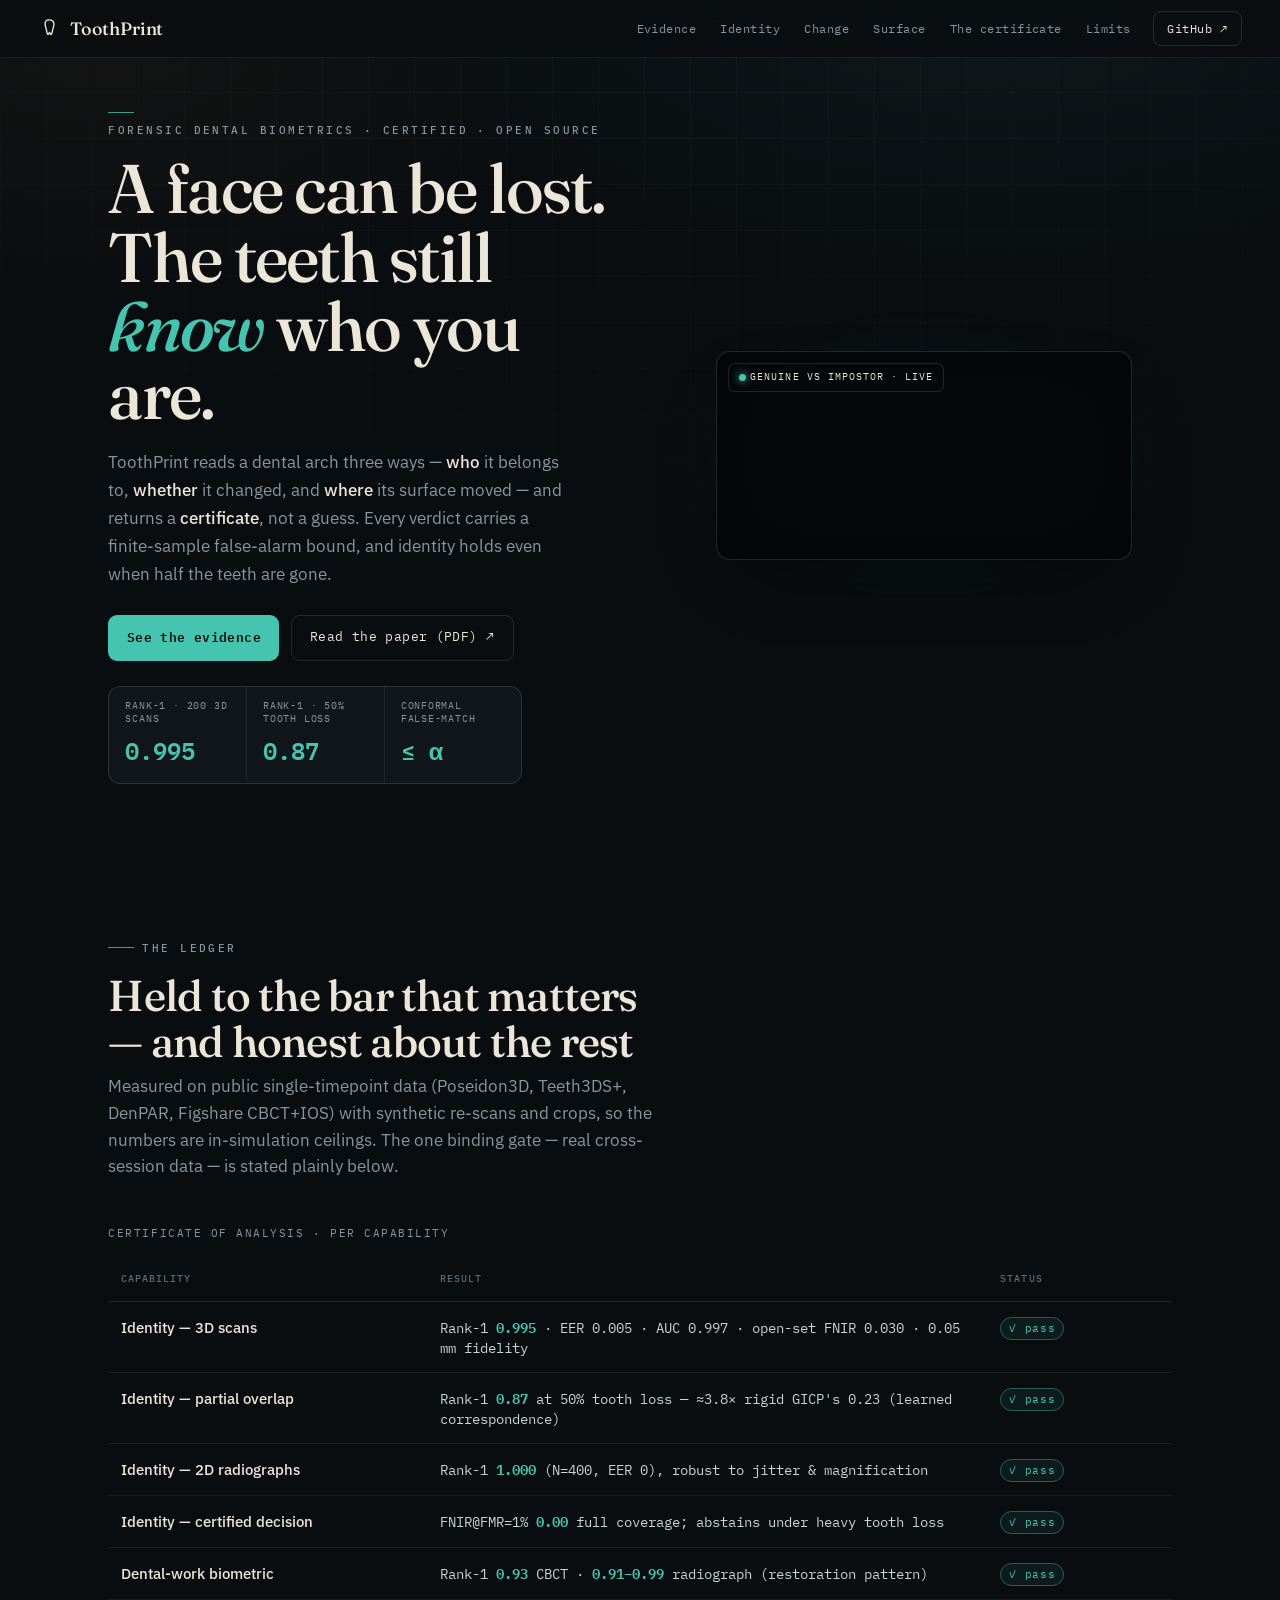
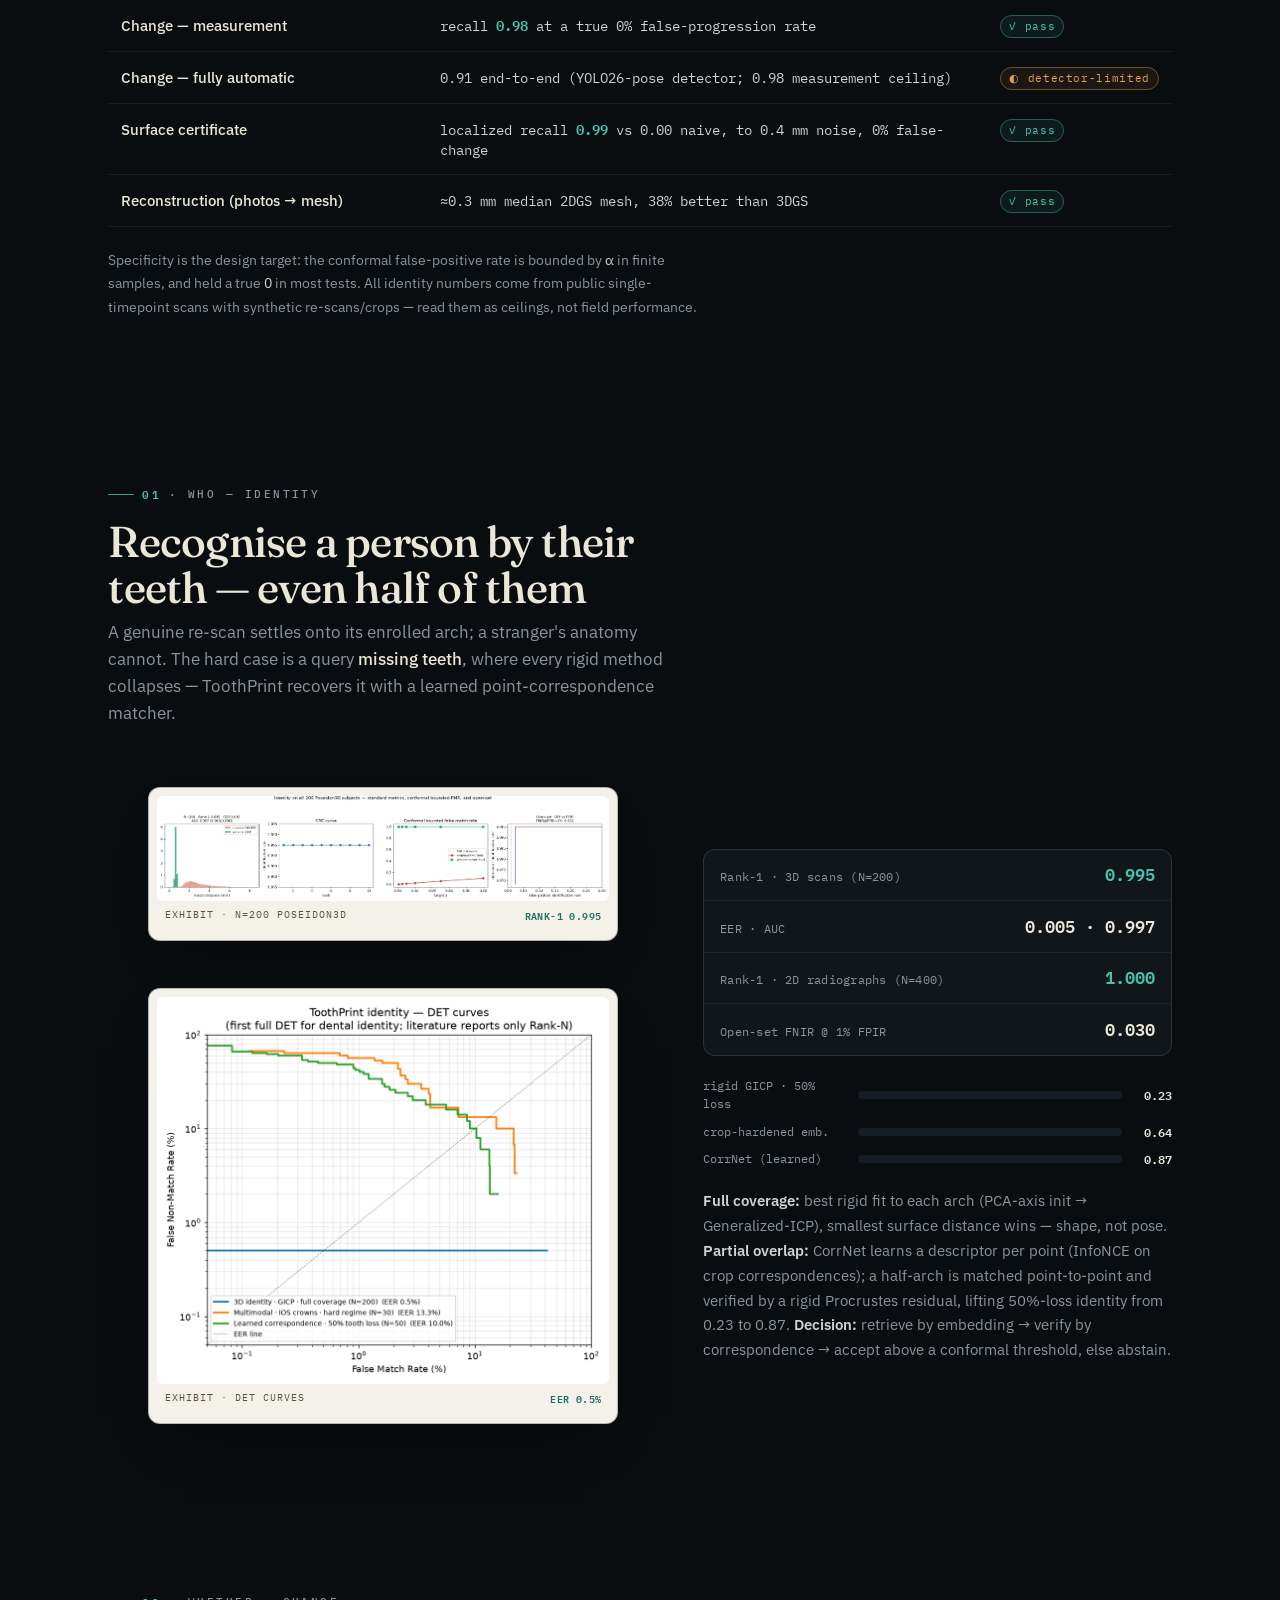
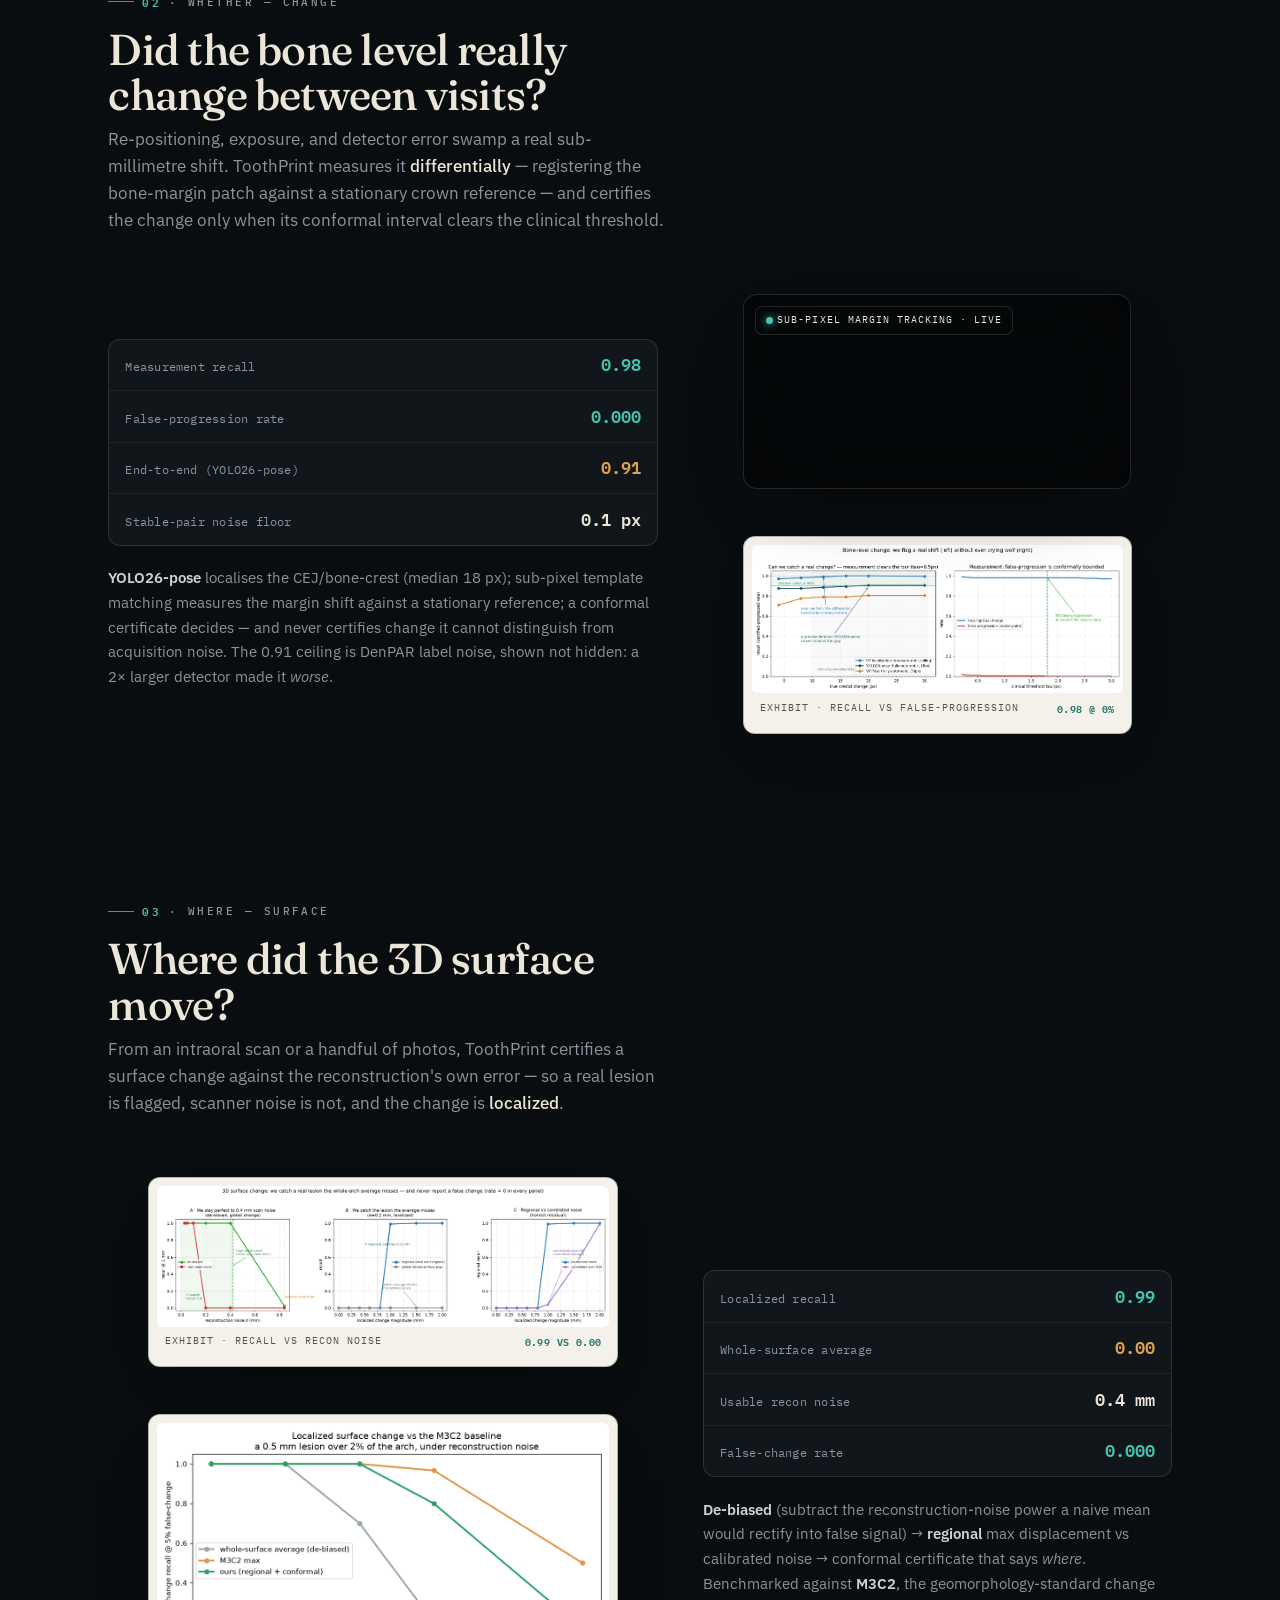
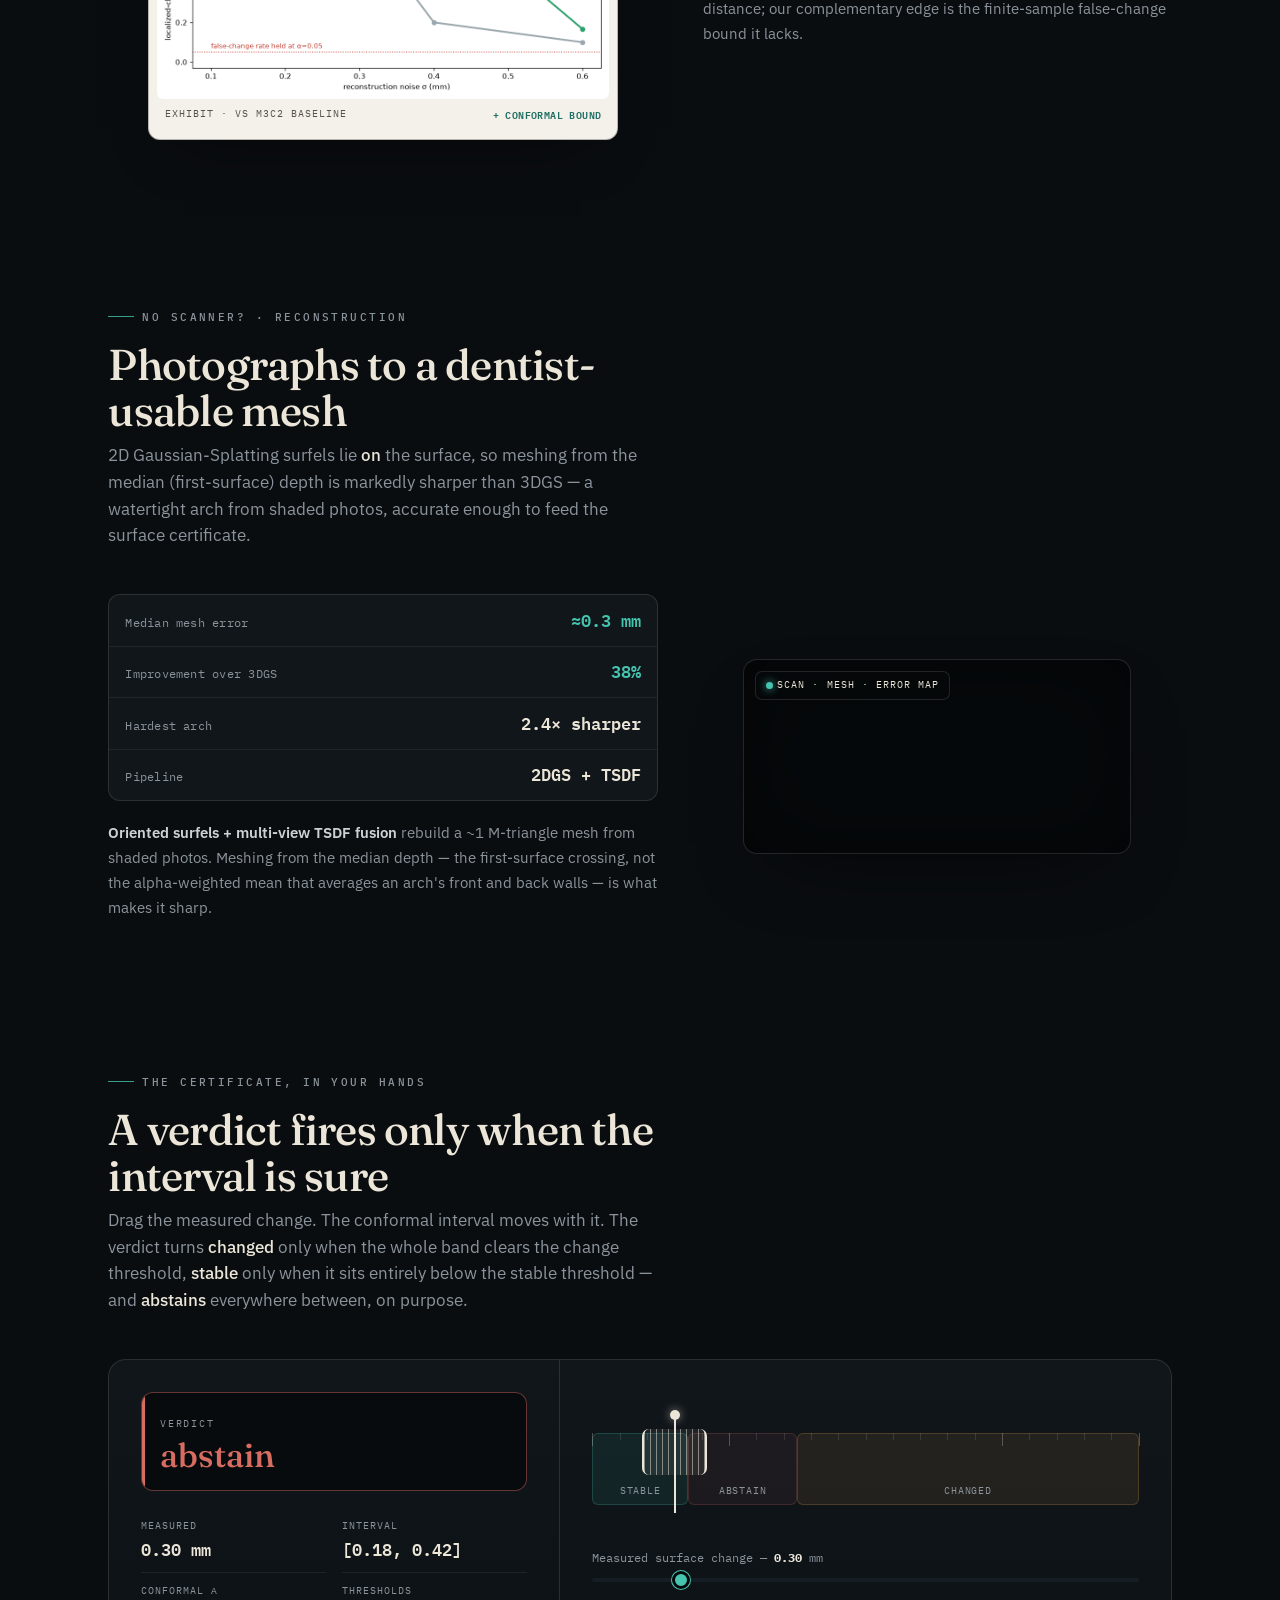
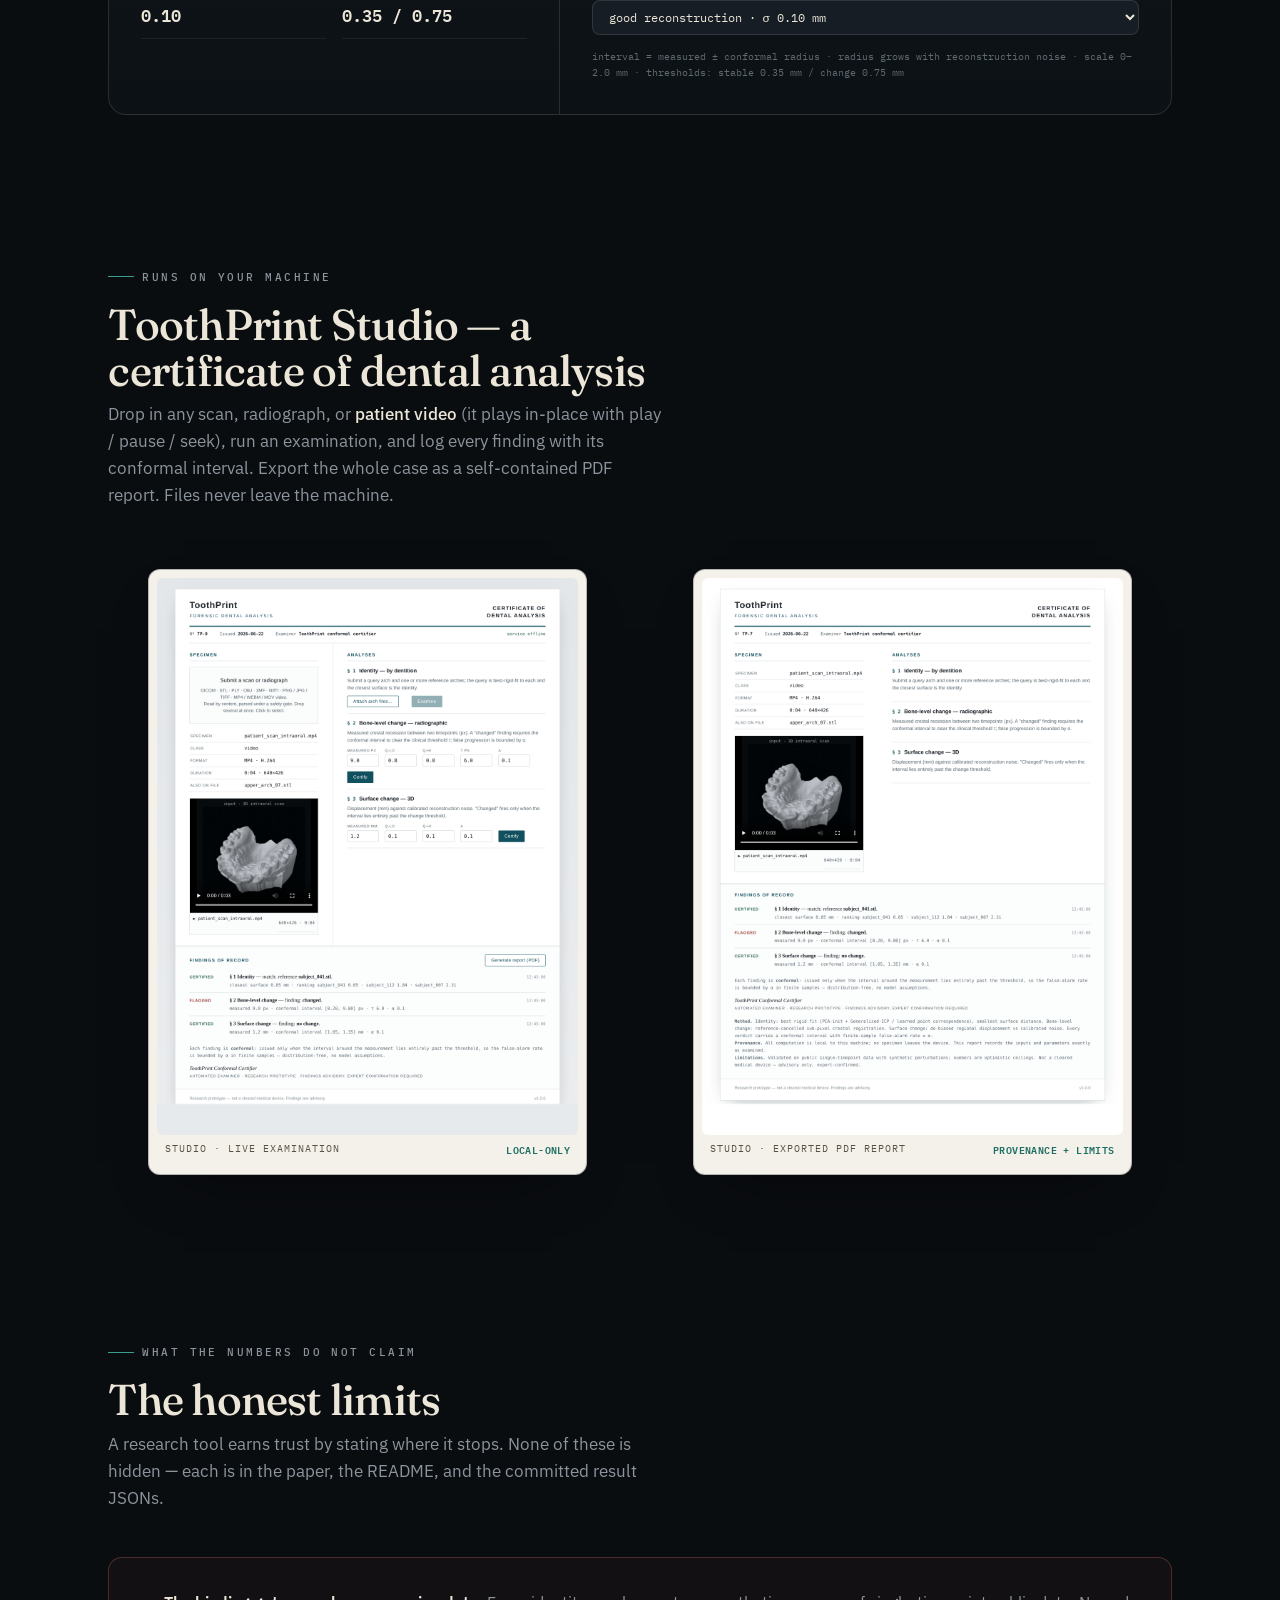
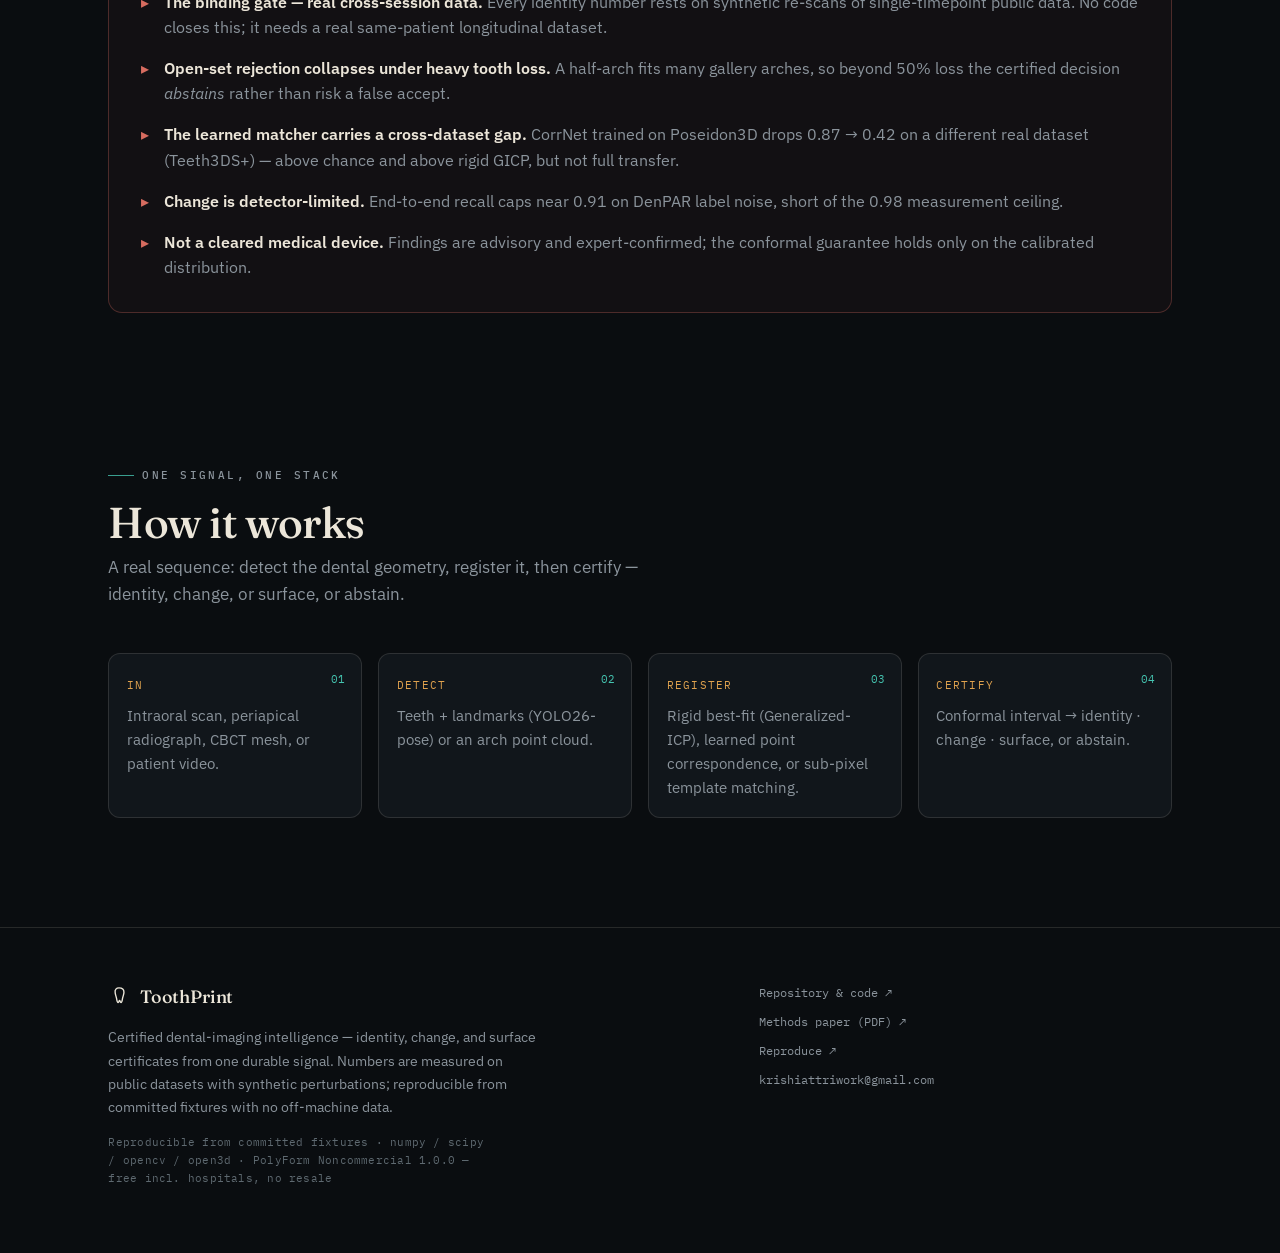
==== commit 940aaac2: "web: redesign landing as a radiograph reading-room; real README media - dark, media-native theme (Fr" ====
--- a/web/index.html
+++ b/web/index.html
@@ -4,203 +4,320 @@
   <meta charset="utf-8" />
   <meta name="viewport" content="width=device-width, initial-scale=1" />
   <title>ToothPrint — certified dental identity, change &amp; surface</title>
-  <meta name="description" content="Recognise a person by their teeth — at full coverage and under 50% tooth loss — and certify whether their teeth changed, each verdict carrying a distribution-free false-alarm bound. Validated on public intraoral scans and radiographs." />
+  <meta name="description" content="Recognise a person by their teeth — at full coverage and under 50% tooth loss — and certify whether the teeth changed, each verdict carrying a distribution-free false-alarm bound. Validated on public intraoral scans and radiographs." />
+  <meta property="og:title" content="ToothPrint — certified dental biometrics" />
+  <meta property="og:description" content="A face can be lost; the teeth remain. Identity, change, and surface — each returned as a certificate with a bounded false-alarm rate." />
+  <link rel="preconnect" href="https://fonts.googleapis.com" />
+  <link rel="preconnect" href="https://fonts.gstatic.com" crossorigin />
+  <link href="https://fonts.googleapis.com/css2?family=Fraunces:ital,opsz,wght@0,9..144,400;0,9..144,500;0,9..144,600;1,9..144,400;1,9..144,500&family=IBM+Plex+Mono:wght@400;500;600&family=IBM+Plex+Sans:wght@400;500;600&display=swap" rel="stylesheet" />
   <link rel="stylesheet" href="styles.css" />
 </head>
 <body id="top">
   <header class="nav">
-    <a class="brand" href="#top"><span class="brand-mark" aria-hidden="true"></span>ToothPrint</a>
+    <a class="brand" href="#top">
+      <svg viewBox="0 0 24 24" fill="none" stroke="currentColor" stroke-width="1.5" aria-hidden="true">
+        <path d="M12 3.2c3.4 0 5.4 1.9 5.4 4.8 0 2.1-.8 3.4-1.4 6-.5 2.2-.7 5.1-1.8 5.1-1 0-1-2.3-1.6-2.3s-.6 2.3-1.6 2.3c-1.1 0-1.3-2.9-1.8-5.1-.6-2.6-1.4-3.9-1.4-6C7.2 5.1 9.2 3.2 12 3.2Z" stroke-linejoin="round"/>
+      </svg>
+      ToothPrint
+    </a>
     <nav class="nav-links">
+      <a href="#evidence">Evidence</a>
       <a href="#identity">Identity</a>
       <a href="#change">Change</a>
       <a href="#surface">Surface</a>
-      <a href="#certainty">The guarantee</a>
-      <a href="#limits">Limitations</a>
+      <a href="#certificate">The certificate</a>
+      <a href="#limits">Limits</a>
     </nav>
-    <a class="ghost" href="https://github.com/Archerkattri/toothprint">View on GitHub</a>
+    <a class="ghost" href="https://github.com/Archerkattri/toothprint">GitHub ↗</a>
   </header>
 
   <main>
     <!-- HERO -->
     <section class="hero">
-      <div>
-        <p class="eyebrow">Forensic dental biometrics · certified · open source</p>
-        <h1 class="display">A face can be lost.<br>The <span class="u">teeth</span> still know who you are.</h1>
-        <p class="lede">ToothPrint reads the dental arch three ways — <strong>who</strong> it belongs to, <strong>whether</strong> it changed, and <strong>what</strong> its surface is — and returns a certificate, not a guess. Each verdict carries a finite-sample false-alarm bound, and identity survives even when half the teeth are missing.</p>
-        <div class="hero-cta">
-          <a class="btn btn-solid" href="#identity">See the results</a>
-          <a class="btn btn-line" href="paper/paper.pdf">Read the paper (PDF)</a>
-        </div>
-        <dl class="stat-strip">
-          <div><dt>Rank-1, 3D scans (N=200)</dt><dd>0.995</dd></div>
-          <div><dt>Rank-1, 50% tooth loss</dt><dd>0.87</dd></div>
-          <div><dt>Conformal false-alarm</dt><dd>≤ α</dd></div>
-        </dl>
-      </div>
-      <figure class="hero-fig reveal">
-        <img src="assets/results_panel.png" alt="Four result panels: partial-overlap identification, multimodal fusion, dental-work biometric across modalities, and the certified accept/abstain decision." />
-        <figcaption>identity results — partial-overlap, fusion, dental-work, the certified decision</figcaption>
-      </figure>
-    </section>
-
-    <!-- RESULTS TABLE -->
-    <section id="results">
-      <div class="pillar-head">
-        <p class="eyebrow">Results, in one place</p>
-        <h2 class="h2">Held to the bar that matters — and honest about the rest</h2>
-        <p class="pillar-lede">Measured on public single-timepoint data (Poseidon3D, Teeth3DS+, DenPAR, Figshare CBCT+IOS) with synthetic re-scans and crops, so the numbers are in-simulation ceilings. The one binding gate — real cross-session data — is stated plainly below.</p>
-      </div>
-      <table class="rtable">
-        <thead><tr><th>Capability</th><th>Result</th><th class="s"></th></tr></thead>
-        <tbody>
-          <tr><td>Identity — 3D scans</td><td class="n">Rank-1 0.995 · EER 0.005 · AUC 0.997 · open-set FNIR 0.030 · 0.05 mm</td><td class="s">✓</td></tr>
-          <tr><td>Identity — partial overlap (learned correspondence)</td><td class="n">Rank-1 0.87 at 50% tooth loss — ~3.8× rigid GICP (0.23)</td><td class="s">✓</td></tr>
-          <tr><td>Identity — 2D radiographs</td><td class="n">Rank-1 1.000 (N=400, EER 0)</td><td class="s">✓</td></tr>
-          <tr><td>Identity — certified accept/abstain</td><td class="n">FNIR@FMR=1% 0.00 full coverage; abstains under heavy tooth loss</td><td class="s">✓</td></tr>
-          <tr><td>Dental-work biometric (CBCT + radiograph)</td><td class="n">Rank-1 0.93 CBCT · 0.91–0.99 radiograph</td><td class="s">✓</td></tr>
-          <tr><td>Change — measurement</td><td class="n">recall 0.98 at 0% false-progression</td><td class="s">✓</td></tr>
-          <tr><td>Surface certificate</td><td class="n">0.99 localized vs 0.00 naive, to 0.4 mm noise, 0% false-change</td><td class="s">✓</td></tr>
-          <tr><td>Reconstruction (photos → mesh)</td><td class="n">~0.3 mm median 2DGS mesh, 38% better than 3DGS</td><td class="s">✓</td></tr>
-        </tbody>
-      </table>
-    </section>
-
-    <!-- IDENTITY -->
+      <div class="hero-grid">
+        <div>
+          <p class="eyebrow">Forensic dental biometrics · certified · open source</p>
+          <h1>A face can be lost.<br>The teeth still <span class="em">know</span> who you are.</h1>
+          <p class="lede">ToothPrint reads a dental arch three ways — <strong>who</strong> it belongs to, <strong>whether</strong> it changed, and <strong>where</strong> its surface moved — and returns a <strong>certificate</strong>, not a guess. Every verdict carries a finite-sample false-alarm bound, and identity holds even when half the teeth are gone.</p>
+          <div class="hero-cta">
+            <a class="btn btn-solid" href="#evidence">See the evidence</a>
+            <a class="btn btn-line" href="https://github.com/Archerkattri/toothprint/blob/main/paper/paper.pdf">Read the paper (PDF) ↗</a>
+          </div>
+          <dl class="stats">
+            <div><dt>Rank-1 · 200 3D scans</dt><dd>0.995</dd></div>
+            <div><dt>Rank-1 · 50% tooth loss</dt><dd>0.87</dd></div>
+            <div><dt>Conformal false-match</dt><dd>≤ α</dd></div>
+          </dl>
+        </div>
+        <figure class="hero-fig">
+          <span class="glow" aria-hidden="true"></span>
+          <div class="lightbox">
+            <span class="lb-tag"><span class="led"></span> Genuine vs impostor · live</span>
+            <video src="assets/identity_match.mp4" autoplay muted loop playsinline aria-label="A genuine re-scan settles onto the enrolled arch at 0.05 mm; a stranger's best fit floats 4.5 mm off the surface."></video>
+          </div>
+        </figure>
+      </div>
+    </section>
+
+    <!-- RESULTS LEDGER -->
+    <section id="evidence">
+      <div class="wrap">
+        <div class="head">
+          <p class="eyebrow">The ledger</p>
+          <h2 class="h2">Held to the bar that matters — and honest about the rest</h2>
+          <p class="lede">Measured on public single-timepoint data (Poseidon3D, Teeth3DS+, DenPAR, Figshare CBCT+IOS) with synthetic re-scans and crops, so the numbers are in-simulation ceilings. The one binding gate — real cross-session data — is stated plainly below.</p>
+        </div>
+        <table class="ledger">
+          <caption>Certificate of analysis · per capability</caption>
+          <thead><tr><th>Capability</th><th>Result</th><th>Status</th></tr></thead>
+          <tbody>
+            <tr><td class="cap">Identity — 3D scans</td><td class="val">Rank-1 <b>0.995</b> · EER 0.005 · AUC 0.997 · open-set FNIR 0.030 · 0.05 mm fidelity</td><td><span class="chip pass">✓ pass</span></td></tr>
+            <tr><td class="cap">Identity — partial overlap</td><td class="val">Rank-1 <b>0.87</b> at 50% tooth loss — ≈3.8× rigid GICP's 0.23 (learned correspondence)</td><td><span class="chip pass">✓ pass</span></td></tr>
+            <tr><td class="cap">Identity — 2D radiographs</td><td class="val">Rank-1 <b>1.000</b> (N=400, EER 0), robust to jitter &amp; magnification</td><td><span class="chip pass">✓ pass</span></td></tr>
+            <tr><td class="cap">Identity — certified decision</td><td class="val">FNIR@FMR=1% <b>0.00</b> full coverage; abstains under heavy tooth loss</td><td><span class="chip pass">✓ pass</span></td></tr>
+            <tr><td class="cap">Dental-work biometric</td><td class="val">Rank-1 <b>0.93</b> CBCT · <b>0.91–0.99</b> radiograph (restoration pattern)</td><td><span class="chip pass">✓ pass</span></td></tr>
+            <tr><td class="cap">Change — measurement</td><td class="val">recall <b>0.98</b> at a true 0% false-progression rate</td><td><span class="chip pass">✓ pass</span></td></tr>
+            <tr><td class="cap">Change — fully automatic</td><td class="val">0.91 end-to-end (YOLO26-pose detector; 0.98 measurement ceiling)</td><td><span class="chip work">◐ detector-limited</span></td></tr>
+            <tr><td class="cap">Surface certificate</td><td class="val">localized recall <b>0.99</b> vs 0.00 naive, to 0.4 mm noise, 0% false-change</td><td><span class="chip pass">✓ pass</span></td></tr>
+            <tr><td class="cap">Reconstruction (photos → mesh)</td><td class="val">≈0.3 mm median 2DGS mesh, 38% better than 3DGS</td><td><span class="chip pass">✓ pass</span></td></tr>
+          </tbody>
+        </table>
+        <p class="ledger-note">Specificity is the design target: the conformal false-positive rate is bounded by <em>α</em> in finite samples, and held a true <em>0</em> in most tests. All identity numbers come from public single-timepoint scans with synthetic re-scans/crops — read them as ceilings, not field performance.</p>
+      </div>
+    </section>
+
+    <!-- 01 · WHO -->
     <section id="identity">
-      <div class="pillar-head">
-        <p class="eyebrow">01 · Identity</p>
-        <h2 class="h2">Recognise a person by their teeth — even half of them</h2>
-        <p class="pillar-lede">A dental arch is individual. A genuine re-scan snaps into place; a stranger's anatomy cannot. The hard case is a query missing teeth, where every rigid method collapses — ToothPrint solves it with a learned point-correspondence matcher.</p>
-      </div>
-      <div class="split">
-        <figure class="fig reveal">
-          <img src="assets/identification.png" alt="Genuine matches cluster at low distance; a stranger's best impostor never beats the genuine match, for 3D scans and 2D radiographs." loading="lazy" />
-          <figcaption>Across all 200 Poseidon3D arches a stranger's best impostor never outranks the genuine match (Rank-1 0.995, AUC 0.997), with a conformal false-match-rate bound. The same holds on DenPAR radiograph constellations (Rank-1 1.000).</figcaption>
-        </figure>
-        <div>
-          <div class="metrics">
-            <div class="m"><span class="k">Rank-1 · 3D scans (N=200)</span><span class="v good">0.995</span></div>
-            <div class="m"><span class="k">Rank-1 · 50% tooth loss (CorrNet)</span><span class="v good">0.87</span></div>
-            <div class="m"><span class="k">Rank-1 · 2D radiographs (N=400)</span><span class="v good">1.000</span></div>
-            <div class="m"><span class="k">Conformal FMR · open-set FNIR</span><span class="v">≤ α · 0.030</span></div>
-          </div>
-          <p class="how"><b>Full coverage:</b> best rigid fit to each arch (PCA-axis init → Generalized-ICP), smallest surface distance wins — shape, not pose. <b>Partial overlap:</b> CorrNet learns a descriptor per point (InfoNCE on crop correspondences); a half-arch is matched point-to-point and verified by a rigid Procrustes residual, lifting 50%-loss identity from 0.23 to 0.87. <b>Decision:</b> retrieve by embedding → verify by correspondence → accept above a conformal threshold, else abstain.</p>
-        </div>
-      </div>
-    </section>
-
-    <!-- CHANGE -->
+      <div class="wrap">
+        <div class="head">
+          <p class="eyebrow"><span class="idx">01</span> · Who — identity</p>
+          <h2 class="h2">Recognise a person by their teeth — even half of them</h2>
+          <p class="lede">A genuine re-scan settles onto its enrolled arch; a stranger's anatomy cannot. The hard case is a query <em>missing teeth</em>, where every rigid method collapses — ToothPrint recovers it with a learned point-correspondence matcher.</p>
+        </div>
+        <div class="reading">
+          <div class="col-fig stack">
+            <figure class="sheet reveal">
+              <img src="assets/identity_metrics.png" loading="lazy" alt="Score separation, CMC, conformal false-match tracking, and open-set decision behaviour on 200 Poseidon3D arches." />
+              <figcaption class="sheet-tag"><span>Exhibit · N=200 Poseidon3D</span><b>Rank-1 0.995</b></figcaption>
+            </figure>
+            <figure class="sheet reveal">
+              <img src="assets/det_curves.png" loading="lazy" alt="Detection-error-tradeoff curves per identity pillar — the first full DET curves reported for dental identity." />
+              <figcaption class="sheet-tag"><span>Exhibit · DET curves</span><b>EER 0.5%</b></figcaption>
+            </figure>
+          </div>
+          <div>
+            <div class="readout">
+              <div class="row"><span class="k">Rank-1 · 3D scans (N=200)</span><span class="v good">0.995</span></div>
+              <div class="row"><span class="k">EER · AUC</span><span class="v">0.005 · 0.997</span></div>
+              <div class="row"><span class="k">Rank-1 · 2D radiographs (N=400)</span><span class="v good">1.000</span></div>
+              <div class="row"><span class="k">Open-set FNIR @ 1% FPIR</span><span class="v">0.030</span></div>
+            </div>
+            <div class="bars" aria-hidden="true">
+              <div class="bar"><span>rigid GICP · 50% loss</span><span class="track"><span class="fill lo" style="width:23%"></span></span><span class="n">0.23</span></div>
+              <div class="bar"><span>crop-hardened emb.</span><span class="track"><span class="fill lo" style="width:64%"></span></span><span class="n">0.64</span></div>
+              <div class="bar"><span>CorrNet (learned)</span><span class="track"><span class="fill hi" style="width:87%"></span></span><span class="n">0.87</span></div>
+            </div>
+            <p class="how"><b>Full coverage:</b> best rigid fit to each arch (PCA-axis init → Generalized-ICP), smallest surface distance wins — shape, not pose. <b>Partial overlap:</b> CorrNet learns a descriptor per point (InfoNCE on crop correspondences); a half-arch is matched point-to-point and verified by a rigid Procrustes residual, lifting 50%-loss identity from 0.23 to 0.87. <b>Decision:</b> retrieve by embedding → verify by correspondence → accept above a conformal threshold, else abstain.</p>
+          </div>
+        </div>
+      </div>
+    </section>
+
+    <!-- 02 · WHETHER -->
     <section id="change">
-      <div class="pillar-head">
-        <p class="eyebrow">02 · Change</p>
-        <h2 class="h2">Did the bone level really change?</h2>
-        <p class="pillar-lede">Re-positioning, exposure, and detector error swamp a real sub-millimetre change. ToothPrint measures it <em>differentially</em> — registering the bone-margin patch between timepoints against a stationary crown reference — and certifies the shift only when its conformal interval clears the clinical threshold.</p>
-      </div>
-      <div class="split rev">
-        <figure class="fig reveal">
-          <img src="assets/change_certificate.png" alt="Measurement recall reaches 0.98 at a true zero false-progression rate; the fully-automatic pipeline is detector-limited." loading="lazy" />
-          <figcaption>Measurement recall holds <b>0.98</b> at a <b>true 0%</b> false-progression rate. The fully-automatic pipeline reaches <b>0.91</b> end-to-end with a fine-tuned YOLO26-pose detector — bounded by detector localization, not the certificate.</figcaption>
-        </figure>
-        <div>
-          <div class="metrics">
-            <div class="m"><span class="k">Measurement recall</span><span class="v good">0.98</span></div>
-            <div class="m"><span class="k">False-progression rate</span><span class="v good">0.000</span></div>
-            <div class="m"><span class="k">End-to-end (YOLO26-pose)</span><span class="v">0.91</span></div>
-            <div class="m"><span class="k">Stable-pair noise floor</span><span class="v">0.1 px</span></div>
-          </div>
-          <p class="how"><b>YOLO26-pose</b> localises the CEJ/bone-crest (median 18 px); sub-pixel template matching measures the margin shift relative to a stationary reference; a conformal certificate decides — and never certifies change it cannot distinguish from acquisition noise. The 0.91 ceiling is DenPAR label noise, shown not hidden: a 2× larger detector made it worse.</p>
-        </div>
-      </div>
-    </section>
-
-    <!-- SURFACE -->
+      <div class="wrap">
+        <div class="head">
+          <p class="eyebrow"><span class="idx">02</span> · Whether — change</p>
+          <h2 class="h2">Did the bone level really change between visits?</h2>
+          <p class="lede">Re-positioning, exposure, and detector error swamp a real sub-millimetre shift. ToothPrint measures it <em>differentially</em> — registering the bone-margin patch against a stationary crown reference — and certifies the change only when its conformal interval clears the clinical threshold.</p>
+        </div>
+        <div class="reading flip">
+          <div class="col-fig stack">
+            <figure class="hero-fig reveal">
+              <div class="lightbox">
+                <span class="lb-tag"><span class="led"></span> Sub-pixel margin tracking · live</span>
+                <video src="assets/change_measurement.mp4" autoplay muted loop playsinline aria-label="On a real radiograph the bone crest recedes; sub-pixel registration measures 16.2 px = 1.62 mm and flips to CHANGED only past the clinical threshold."></video>
+              </div>
+            </figure>
+            <figure class="sheet reveal">
+              <img src="assets/change_certificate_v2.png" loading="lazy" alt="Measurement recall versus the conformal false-progression bound; the fully-automatic pipeline is detector-limited." />
+              <figcaption class="sheet-tag"><span>Exhibit · recall vs false-progression</span><b>0.98 @ 0%</b></figcaption>
+            </figure>
+          </div>
+          <div>
+            <div class="readout">
+              <div class="row"><span class="k">Measurement recall</span><span class="v good">0.98</span></div>
+              <div class="row"><span class="k">False-progression rate</span><span class="v good">0.000</span></div>
+              <div class="row"><span class="k">End-to-end (YOLO26-pose)</span><span class="v warn">0.91</span></div>
+              <div class="row"><span class="k">Stable-pair noise floor</span><span class="v">0.1 px</span></div>
+            </div>
+            <p class="how"><b>YOLO26-pose</b> localises the CEJ/bone-crest (median 18 px); sub-pixel template matching measures the margin shift against a stationary reference; a conformal certificate decides — and never certifies change it cannot distinguish from acquisition noise. The 0.91 ceiling is DenPAR label noise, shown not hidden: a 2× larger detector made it <em>worse</em>.</p>
+          </div>
+        </div>
+      </div>
+    </section>
+
+    <!-- 03 · WHERE -->
     <section id="surface">
-      <div class="pillar-head">
-        <p class="eyebrow">03 · Surface</p>
-        <h2 class="h2">Did the 3D surface really change?</h2>
-        <p class="pillar-lede">From an intraoral scan or a handful of photos, ToothPrint reconstructs the arch and certifies a surface change against the reconstruction's own error — so a real lesion is flagged, scanner noise is not, and the change is localized.</p>
-      </div>
-      <div class="split">
-        <figure class="fig reveal">
-          <img src="assets/surface_certificate.png" alt="De-biasing extends usable reconstruction noise to 0.4mm; a regional max statistic recovers a localized patch change a whole-surface average dilutes to zero; zero false-change throughout." loading="lazy" />
-          <figcaption><b>De-biasing</b> (subtracting the reconstruction-noise power) extends usable noise from 0.1 to <b>0.4 mm</b>. A <b>regional</b> max statistic recovers a localized patch change a whole-surface average dilutes to <b>0</b> (regional 0.99 vs global 0.00) — and says where it is. <b>0%</b> false-change throughout.</figcaption>
-        </figure>
-        <div>
-          <div class="metrics">
-            <div class="m"><span class="k">Localized recall</span><span class="v good">0.99</span></div>
-            <div class="m"><span class="k">Usable recon noise</span><span class="v">0.4 mm</span></div>
-            <div class="m"><span class="k">Whole-surface average</span><span class="v">0.00</span></div>
-            <div class="m"><span class="k">False-change rate</span><span class="v good">0.000</span></div>
-          </div>
-          <p class="how"><b>2D Gaussian Splatting</b> surfels + multi-view TSDF rebuild a watertight mesh from photos (~0.3 mm median, 38% better than 3DGS) → de-biased regional displacement vs calibrated noise → conformal certificate. Benchmarked against M3C2 (the geomorphology-standard change distance); our complementary edge is the finite-sample false-change bound it lacks.</p>
-        </div>
-      </div>
-    </section>
-
-    <!-- THE GUARANTEE (interactive) -->
-    <section id="certainty">
-      <div class="pillar-head">
-        <p class="eyebrow">The guarantee, in your hands</p>
-        <h2 class="h2">A certificate fires only when it is sure</h2>
-        <p class="pillar-lede">Drag the measured change. The conformal interval moves with it. The verdict turns <b>changed</b> only when the whole interval clears the change threshold, <b>stable</b> only when it sits below the stable threshold — and abstains everywhere between, on purpose.</p>
-      </div>
-      <div class="lab">
-        <div>
-          <div class="verdict" id="verdict" data-state="stable">
-            <span class="vl">verdict</span><span class="vw" id="verdictWord">stable</span>
-          </div>
-          <dl class="lab-stats">
-            <div><dt>measured</dt><dd id="measuredOut">0.30 mm</dd></div>
-            <div><dt>interval</dt><dd id="intervalOut">[0.19, 0.41]</dd></div>
-            <div><dt>conformal α</dt><dd id="alphaOut">0.10</dd></div>
-          </dl>
-        </div>
-        <div>
-          <div class="track" id="track" aria-hidden="true">
-            <div class="zone zs"><span>stable</span></div>
-            <div class="zone zg"><span>uncertain</span></div>
-            <div class="zone zc"><span>changed</span></div>
-            <div class="band" id="band"></div>
-            <div class="pin" id="pin"></div>
-          </div>
-          <label class="slider-label" for="measured">Measured surface change — <span class="mono" id="sliderVal">0.30</span> mm</label>
-          <input id="measured" type="range" min="0" max="200" value="30" />
-          <select id="noise">
-            <option value="0.06">IOS scan · σ 0.05 mm (tight)</option>
-            <option value="0.12" selected>good reconstruction · σ 0.10 mm</option>
-            <option value="0.24">rough · σ 0.20 mm (wide)</option>
-          </select>
-          <p class="lab-foot">interval = measured ± conformal radius · radius grows with reconstruction noise · thresholds: stable 0.35 mm / change 0.75 mm</p>
-        </div>
-      </div>
-    </section>
-
-    <!-- LIMITATIONS -->
+      <div class="wrap">
+        <div class="head">
+          <p class="eyebrow"><span class="idx">03</span> · Where — surface</p>
+          <h2 class="h2">Where did the 3D surface move?</h2>
+          <p class="lede">From an intraoral scan or a handful of photos, ToothPrint certifies a surface change against the reconstruction's own error — so a real lesion is flagged, scanner noise is not, and the change is <em>localized</em>.</p>
+        </div>
+        <div class="reading">
+          <div class="col-fig stack">
+            <figure class="sheet reveal">
+              <img src="assets/surface_certificate_v2.png" loading="lazy" alt="De-biasing extends usable reconstruction noise to 0.4 mm; a regional max statistic recovers a localized patch change a whole-surface average dilutes to zero, at zero false-change." />
+              <figcaption class="sheet-tag"><span>Exhibit · recall vs recon noise</span><b>0.99 vs 0.00</b></figcaption>
+            </figure>
+            <figure class="sheet reveal">
+              <img src="assets/surface_sota.png" loading="lazy" alt="Localized surface change versus the M3C2 geomorphology-standard baseline." />
+              <figcaption class="sheet-tag"><span>Exhibit · vs M3C2 baseline</span><b>+ conformal bound</b></figcaption>
+            </figure>
+          </div>
+          <div>
+            <div class="readout">
+              <div class="row"><span class="k">Localized recall</span><span class="v good">0.99</span></div>
+              <div class="row"><span class="k">Whole-surface average</span><span class="v warn">0.00</span></div>
+              <div class="row"><span class="k">Usable recon noise</span><span class="v">0.4 mm</span></div>
+              <div class="row"><span class="k">False-change rate</span><span class="v good">0.000</span></div>
+            </div>
+            <p class="how"><b>De-biased</b> (subtract the reconstruction-noise power a naive mean would rectify into false signal) → <b>regional</b> max displacement vs calibrated noise → conformal certificate that says <em>where</em>. Benchmarked against <b>M3C2</b>, the geomorphology-standard change distance; our complementary edge is the finite-sample false-change bound it lacks.</p>
+          </div>
+        </div>
+      </div>
+    </section>
+
+    <!-- RECONSTRUCTION -->
+    <section id="recon">
+      <div class="wrap">
+        <div class="head">
+          <p class="eyebrow">No scanner? · reconstruction</p>
+          <h2 class="h2">Photographs to a dentist-usable mesh</h2>
+          <p class="lede">2D Gaussian-Splatting surfels lie <em>on</em> the surface, so meshing from the median (first-surface) depth is markedly sharper than 3DGS — a watertight arch from shaded photos, accurate enough to feed the surface certificate.</p>
+        </div>
+        <div class="reading flip">
+          <div class="col-fig">
+            <figure class="hero-fig reveal">
+              <div class="lightbox">
+                <span class="lb-tag"><span class="led"></span> Scan · mesh · error map</span>
+                <video src="assets/recon_turntable.mp4" autoplay muted loop playsinline aria-label="Turntable comparing the ground-truth scan, the 2D Gaussian-Splatting mesh, and a per-vertex error heatmap."></video>
+              </div>
+            </figure>
+          </div>
+          <div>
+            <div class="readout">
+              <div class="row"><span class="k">Median mesh error</span><span class="v good">≈0.3 mm</span></div>
+              <div class="row"><span class="k">Improvement over 3DGS</span><span class="v good">38%</span></div>
+              <div class="row"><span class="k">Hardest arch</span><span class="v">2.4× sharper</span></div>
+              <div class="row"><span class="k">Pipeline</span><span class="v">2DGS + TSDF</span></div>
+            </div>
+            <p class="how"><b>Oriented surfels + multi-view TSDF fusion</b> rebuild a ~1 M-triangle mesh from shaded photos. Meshing from the median depth — the first-surface crossing, not the alpha-weighted mean that averages an arch's front and back walls — is what makes it sharp.</p>
+          </div>
+        </div>
+      </div>
+    </section>
+
+    <!-- THE CERTIFICATE (signature instrument) -->
+    <section id="certificate">
+      <div class="wrap">
+        <div class="head">
+          <p class="eyebrow">The certificate, in your hands</p>
+          <h2 class="h2">A verdict fires only when the interval is sure</h2>
+          <p class="lede">Drag the measured change. The conformal interval moves with it. The verdict turns <strong>changed</strong> only when the whole band clears the change threshold, <strong>stable</strong> only when it sits entirely below the stable threshold — and <strong>abstains</strong> everywhere between, on purpose.</p>
+        </div>
+        <div class="instrument reveal">
+          <div class="inst-grid">
+            <div class="inst-read">
+              <div class="verdict" id="verdict" data-state="stable">
+                <span class="vl">verdict</span><span class="vw" id="verdictWord">stable</span>
+              </div>
+              <dl>
+                <div><dt>measured</dt><dd id="measuredOut">0.30 mm</dd></div>
+                <div><dt>interval</dt><dd id="intervalOut">[0.19, 0.41]</dd></div>
+                <div><dt>conformal α</dt><dd id="alphaOut">0.10</dd></div>
+                <div><dt>thresholds</dt><dd>0.35 / 0.75</dd></div>
+              </dl>
+            </div>
+            <div class="inst-stage">
+              <div class="scale" id="scale">
+                <div class="zone zs" style="left:0"><span>stable</span></div>
+                <div class="zone zu"><span>abstain</span></div>
+                <div class="zone zc"><span>changed</span></div>
+                <div class="ticks" id="ticks" aria-hidden="true"></div>
+                <div class="band" id="band"></div>
+                <div class="pin" id="pin"></div>
+              </div>
+              <label class="ctrl" for="measured">Measured surface change — <b id="sliderVal">0.30</b> mm</label>
+              <input id="measured" type="range" min="0" max="200" value="30" aria-describedby="verdictWord" />
+              <select id="noise" aria-label="Reconstruction noise level">
+                <option value="0.06">IOS scan · σ 0.05 mm (tight)</option>
+                <option value="0.12" selected>good reconstruction · σ 0.10 mm</option>
+                <option value="0.24">rough · σ 0.20 mm (wide)</option>
+              </select>
+              <p class="inst-foot">interval = measured ± conformal radius · radius grows with reconstruction noise · scale 0–2.0 mm · thresholds: stable 0.35 mm / change 0.75 mm</p>
+            </div>
+          </div>
+        </div>
+      </div>
+    </section>
+
+    <!-- STUDIO -->
+    <section id="studio">
+      <div class="wrap">
+        <div class="head">
+          <p class="eyebrow">Runs on your machine</p>
+          <h2 class="h2">ToothPrint Studio — a certificate of dental analysis</h2>
+          <p class="lede">Drop in any scan, radiograph, or <em>patient video</em> (it plays in-place with play / pause / seek), run an examination, and log every finding with its conformal interval. Export the whole case as a self-contained PDF report. Files never leave the machine.</p>
+        </div>
+        <div class="studio-grid">
+          <figure class="sheet reveal">
+            <img src="assets/studio.png" loading="lazy" alt="ToothPrint Studio during a live examination: the patient's intraoral video plays in-place, the specimen is recorded, and each finding is logged with its conformal interval." />
+            <figcaption class="sheet-tag"><span>Studio · live examination</span><b>local-only</b></figcaption>
+          </figure>
+          <figure class="sheet reveal">
+            <img src="assets/studio_certificate.png" loading="lazy" alt="The exported ToothPrint PDF report: inputs, every finding, method, provenance, and limitations on one self-contained sheet." />
+            <figcaption class="sheet-tag"><span>Studio · exported PDF report</span><b>provenance + limits</b></figcaption>
+          </figure>
+        </div>
+      </div>
+    </section>
+
+    <!-- LIMITS -->
     <section id="limits">
-      <div class="pillar-head">
-        <p class="eyebrow">What the numbers do not claim</p>
-        <h2 class="h2">The honest limits</h2>
-        <p class="pillar-lede">A research tool earns trust by stating where it stops. None of these is hidden — they are in the paper, the README, and the result JSONs.</p>
-      </div>
-      <div class="limits">
-        <ul>
-          <li><b>The binding gate — real cross-session data.</b> Every identity number rests on synthetic re-scans of single-timepoint public data. No code closes this; it needs a real same-patient longitudinal dataset (see below).</li>
-          <li><b>Open-set rejection collapses under heavy tooth loss.</b> A half-arch fits many gallery arches, so under 50%+ loss the certified decision <em>abstains</em> rather than risk a false accept.</li>
-          <li><b>The learned matcher carries a cross-dataset domain gap.</b> CorrNet trained on Poseidon3D drops 0.87 → 0.42 on a different real dataset (Teeth3DS+) — still above chance and above rigid GICP, but not full transfer.</li>
-          <li><b>Change is detector-limited.</b> End-to-end recall caps at ~0.91 on DenPAR label noise, short of the 0.98 measurement ceiling.</li>
-          <li><b>Not a cleared medical device.</b> Findings are advisory, expert-confirmed; the conformal guarantee holds only on the calibrated distribution.</li>
-        </ul>
+      <div class="wrap">
+        <div class="head">
+          <p class="eyebrow">What the numbers do not claim</p>
+          <h2 class="h2">The honest limits</h2>
+          <p class="lede">A research tool earns trust by stating where it stops. None of these is hidden — each is in the paper, the README, and the committed result JSONs.</p>
+        </div>
+        <div class="limits reveal">
+          <ul>
+            <li><span><b>The binding gate — real cross-session data.</b> Every identity number rests on synthetic re-scans of single-timepoint public data. No code closes this; it needs a real same-patient longitudinal dataset.</span></li>
+            <li><span><b>Open-set rejection collapses under heavy tooth loss.</b> A half-arch fits many gallery arches, so beyond 50% loss the certified decision <em>abstains</em> rather than risk a false accept.</span></li>
+            <li><span><b>The learned matcher carries a cross-dataset gap.</b> CorrNet trained on Poseidon3D drops 0.87 → 0.42 on a different real dataset (Teeth3DS+) — above chance and above rigid GICP, but not full transfer.</span></li>
+            <li><span><b>Change is detector-limited.</b> End-to-end recall caps near 0.91 on DenPAR label noise, short of the 0.98 measurement ceiling.</span></li>
+            <li><span><b>Not a cleared medical device.</b> Findings are advisory and expert-confirmed; the conformal guarantee holds only on the calibrated distribution.</span></li>
+          </ul>
+        </div>
       </div>
     </section>
 
     <!-- PIPELINE -->
-    <section>
-      <div class="pillar-head"><p class="eyebrow">One signal, one stack</p><h2 class="h2">How it works</h2></div>
-      <div class="pipe">
-        <div class="pstep"><span class="pk">in</span><p>Intraoral scan or periapical radiograph</p></div>
-        <div class="pstep"><span class="pk">detect</span><p>Teeth + landmarks (YOLO26-pose) or arch point cloud</p></div>
-        <div class="pstep"><span class="pk">register</span><p>rigid best-fit (Generalized-ICP) / learned point correspondence / sub-pixel template matching</p></div>
-        <div class="pstep"><span class="pk">certify</span><p>conformal interval → identity · change · surface, or abstain</p></div>
+    <section id="pipeline">
+      <div class="wrap">
+        <div class="head">
+          <p class="eyebrow">One signal, one stack</p>
+          <h2 class="h2">How it works</h2>
+          <p class="lede">A real sequence: detect the dental geometry, register it, then certify — identity, change, or surface, or abstain.</p>
+        </div>
+        <div class="pipe">
+          <div class="pstep"><span class="pk">in</span><p>Intraoral scan, periapical radiograph, CBCT mesh, or patient video.</p></div>
+          <div class="pstep"><span class="pk">detect</span><p>Teeth + landmarks (YOLO26-pose) or an arch point cloud.</p></div>
+          <div class="pstep"><span class="pk">register</span><p>Rigid best-fit (Generalized-ICP), learned point correspondence, or sub-pixel template matching.</p></div>
+          <div class="pstep"><span class="pk">certify</span><p>Conformal interval → identity · change · surface, or abstain.</p></div>
+        </div>
       </div>
     </section>
   </main>
@@ -208,14 +325,19 @@
   <footer class="foot">
     <div class="foot-in">
       <div>
-        <div class="brand"><span class="brand-mark" aria-hidden="true"></span>ToothPrint</div>
-        <p class="foot-note">Certified dental-imaging intelligence — identity, change, and surface certificates from one durable signal. Numbers are measured on public datasets with synthetic perturbations; reproducible from committed fixtures with no off-machine data.</p>
-        <p class="foot-meta">100% test coverage · numpy / scipy / opencv / open3d · PolyForm Noncommercial 1.0.0 — free incl. hospitals, no resale</p>
+        <div class="brand">
+          <svg viewBox="0 0 24 24" fill="none" stroke="currentColor" stroke-width="1.5" aria-hidden="true">
+            <path d="M12 3.2c3.4 0 5.4 1.9 5.4 4.8 0 2.1-.8 3.4-1.4 6-.5 2.2-.7 5.1-1.8 5.1-1 0-1-2.3-1.6-2.3s-.6 2.3-1.6 2.3c-1.1 0-1.3-2.9-1.8-5.1-.6-2.6-1.4-3.9-1.4-6C7.2 5.1 9.2 3.2 12 3.2Z" stroke-linejoin="round"/>
+          </svg>
+          ToothPrint
+        </div>
+        <p>Certified dental-imaging intelligence — identity, change, and surface certificates from one durable signal. Numbers are measured on public datasets with synthetic perturbations; reproducible from committed fixtures with no off-machine data.</p>
+        <p class="meta">Reproducible from committed fixtures · numpy / scipy / opencv / open3d · PolyForm Noncommercial 1.0.0 — free incl. hospitals, no resale</p>
       </div>
       <div class="foot-links">
-        <a href="https://github.com/Archerkattri/toothprint">Repository &amp; code</a>
-        <a href="paper/paper.pdf">Methods paper (PDF)</a>
-        <a href="https://github.com/Archerkattri/toothprint/blob/main/REPRODUCE.md">Reproduce</a>
+        <a href="https://github.com/Archerkattri/toothprint">Repository &amp; code ↗</a>
+        <a href="https://github.com/Archerkattri/toothprint/blob/main/paper/paper.pdf">Methods paper (PDF) ↗</a>
+        <a href="https://github.com/Archerkattri/toothprint/blob/main/REPRODUCE.md">Reproduce ↗</a>
         <a href="mailto:krishiattriwork@gmail.com">krishiattriwork@gmail.com</a>
       </div>
     </div>
--- a/web/styles.css
+++ b/web/styles.css
@@ -1,150 +1,315 @@
-/* ToothPrint — a research-tool site, not a SaaS landing page. One institutional ink,
-   document serif + monospace for data, flat surfaces with hairline rules (no gradients,
-   no glassmorphism, no drop-shadows, no decorative blobs), dense and left-aligned. */
+/* ToothPrint — radiograph reading-room theme
+   Dark, media-native viewer; light "specimen sheets" hold the figures.
+   Type: Fraunces (display) · IBM Plex Sans (body) · IBM Plex Mono (evidence). */
+
 :root{
-  --paper:#f7f6f3; --card:#ffffff; --ink:#1b2329; --slate:#54636b; --faint:#8a969c;
-  --rule:#dde2e4; --rule-2:#c9d1d4; --teal:#11505f; --teal-2:#0c3a45; --teal-soft:#eaf1f2;
-  --amber:#9a7a1e; --alert:#9a3329; --ok:#2e6b4f;
-  --serif:Georgia,"Times New Roman","Liberation Serif",serif;
-  --sans:"Helvetica Neue",Arial,"Segoe UI",system-ui,sans-serif;
-  --mono:"SFMono-Regular",Menlo,Consolas,"Liberation Mono",monospace;
-  --wrap:1140px;
-}
+  --film:#0a0d10;        /* viewer background */
+  --film-2:#11161b;      /* raised panel */
+  --film-3:#161d24;      /* hover / inset */
+  --bone:#ece6d9;        /* primary text — enamel/film highlight */
+  --bone-soft:#cdd3d3;
+  --slate:#8b949c;       /* secondary text — radiograph mid-tone */
+  --slate-dim:#5e6970;
+  --verify:#45c4b0;      /* accept · match · verified */
+  --measure:#e0a24e;     /* measurement · feature point */
+  --abstain:#d76c60;     /* abstain · reject · honest limit */
+  --sheet:#f4f1ea;       /* specimen sheet (holds light figures) */
+  --line:rgba(236,230,217,.13);
+  --line-soft:rgba(236,230,217,.07);
+  --glow:rgba(69,196,176,.16);
+  --maxw:1140px;
+  --gut:clamp(1.15rem,4vw,2.4rem);
+  --pad:clamp(3.4rem,8.5vh,6.5rem);
+  --r:14px;
+  --serif:"Fraunces",Georgia,serif;
+  --sans:"IBM Plex Sans",system-ui,sans-serif;
+  --mono:"IBM Plex Mono",ui-monospace,monospace;
+}
+
 *{box-sizing:border-box}
-html{scroll-behavior:smooth}
-body{margin:0;background:var(--paper);color:var(--ink);font-family:var(--serif);
-  font-size:17px;line-height:1.6;-webkit-font-smoothing:antialiased}
-a{color:var(--teal);text-decoration:none}
-a:hover{text-decoration:underline}
-img{max-width:100%;display:block}
-.mono{font-family:var(--mono)}
-.eyebrow{font-family:var(--sans);text-transform:uppercase;letter-spacing:.16em;font-size:11.5px;
-  color:var(--teal);font-weight:600;margin:0 0 12px}
-
-/* nav */
-.nav{position:sticky;top:0;z-index:20;display:flex;align-items:center;gap:28px;
-  padding:13px clamp(18px,5vw,40px);background:rgba(247,246,243,.92);
-  backdrop-filter:saturate(1.1);border-bottom:1px solid var(--rule)}
-.brand{display:flex;align-items:center;gap:10px;font-family:var(--sans);font-weight:700;
-  font-size:17px;letter-spacing:.02em;color:var(--ink)}
-.brand:hover{text-decoration:none}
-.brand-mark{width:13px;height:18px;background:var(--teal);
-  clip-path:polygon(50% 0,100% 22%,86% 100%,62% 74%,38% 100%,14% 100%,0 22%)}
-.nav-links{display:flex;gap:22px;margin-left:auto;font-family:var(--sans);font-size:13.5px}
-.nav-links a{color:var(--slate)}
-.nav-links a:hover{color:var(--teal);text-decoration:none}
-.nav .ghost{font-family:var(--sans);font-size:13px;border:1px solid var(--teal);color:var(--teal);
-  padding:7px 14px;border-radius:2px}
-.nav .ghost:hover{background:var(--teal);color:#fff;text-decoration:none}
-@media(max-width:720px){.nav-links{display:none}}
-
-main{max-width:var(--wrap);margin:0 auto;padding:0 clamp(18px,5vw,40px)}
-section{padding:64px 0;border-top:1px solid var(--rule)}
-section:first-child{border-top:none}
-
-/* hero */
-.hero{display:grid;grid-template-columns:1.05fr .95fr;gap:48px;align-items:center;padding-top:54px}
-@media(max-width:880px){.hero{grid-template-columns:1fr;gap:30px}}
-.display{font-family:var(--serif);font-weight:700;font-size:clamp(34px,5vw,52px);line-height:1.08;
-  letter-spacing:-.01em;margin:0 0 20px}
-.display .u{color:var(--teal);font-style:italic}
-.lede{font-size:18.5px;color:#33414a;margin:0 0 26px;max-width:34em}
-.hero-cta{display:flex;gap:12px;flex-wrap:wrap;margin-bottom:30px;font-family:var(--sans)}
-.btn{display:inline-block;font-family:var(--sans);font-size:14px;padding:11px 20px;border-radius:2px;border:1px solid var(--teal)}
-.btn-solid{background:var(--teal);color:#fff}
-.btn-solid:hover{background:var(--teal-2);text-decoration:none}
-.btn-line{background:transparent;color:var(--teal)}
-.btn-line:hover{background:var(--teal-soft);text-decoration:none}
-.stat-strip{display:grid;grid-template-columns:repeat(3,1fr);border:1px solid var(--rule-2);background:var(--card)}
-.stat-strip div{padding:14px 16px;border-left:1px solid var(--rule)}
-.stat-strip div:first-child{border-left:none}
-.stat-strip dt{font-family:var(--sans);font-size:11px;text-transform:uppercase;letter-spacing:.07em;color:var(--slate);margin-bottom:6px}
-.stat-strip dd{margin:0;font-family:var(--mono);font-size:23px;color:var(--ink)}
-.hero-fig{border:1px solid var(--rule-2);background:var(--card);padding:8px}
-.hero-fig figcaption{font-family:var(--mono);font-size:11.5px;color:var(--faint);padding:8px 6px 4px}
-
-/* pillars */
-.pillar-head{max-width:50em;margin-bottom:28px}
-.h2{font-family:var(--serif);font-weight:700;font-size:clamp(25px,3.4vw,33px);line-height:1.15;margin:0 0 12px;letter-spacing:-.01em}
-.pillar-lede{color:#33414a;font-size:17.5px;margin:0;max-width:42em}
-.split{display:grid;grid-template-columns:1.25fr .9fr;gap:40px;align-items:start}
-.split.rev{grid-template-columns:.9fr 1.25fr}
-.split.rev .fig{order:2}
-@media(max-width:880px){.split,.split.rev{grid-template-columns:1fr;gap:22px}.split.rev .fig{order:0}}
-.fig{border:1px solid var(--rule-2);background:var(--card);padding:8px}
-.fig figcaption{font-family:var(--sans);font-size:13px;color:var(--slate);line-height:1.55;padding:10px 6px 4px}
-.fig figcaption b{color:var(--ink)}
-
-/* metric blocks (mono, bordered — no shadows) */
-.metrics{border:1px solid var(--rule-2);background:var(--card)}
-.metrics .m{display:flex;justify-content:space-between;align-items:baseline;gap:14px;
-  padding:11px 15px;border-top:1px solid var(--rule);font-family:var(--mono)}
-.metrics .m:first-child{border-top:none}
-.metrics .k{font-size:12.5px;color:var(--slate)}
-.metrics .v{font-size:16px;color:var(--ink)}
-.metrics .v.good{color:var(--ok)}
-.how{font-size:15.5px;color:#3a474e;margin:18px 0 0}
-.how b{color:var(--ink)}
-.tag{font-family:var(--sans);font-size:10.5px;text-transform:uppercase;letter-spacing:.09em;
-  padding:2px 7px;border:1px solid var(--rule-2);color:var(--slate);border-radius:2px}
-
-/* results table */
-.rtable{width:100%;border-collapse:collapse;font-size:14.5px;border:1px solid var(--rule-2);background:var(--card)}
-.rtable th,.rtable td{text-align:left;padding:11px 14px;border-top:1px solid var(--rule)}
-.rtable thead th{font-family:var(--sans);font-size:11px;text-transform:uppercase;letter-spacing:.07em;
-  color:var(--slate);border-top:none;background:#fbfbfa}
-.rtable td.n{font-family:var(--mono);color:var(--ink)}
-.rtable td.s{text-align:center;width:48px}
-
-/* conformal lab */
-.lab{display:grid;grid-template-columns:.8fr 1.2fr;gap:34px;border:1px solid var(--rule-2);background:var(--card);padding:26px}
-@media(max-width:780px){.lab{grid-template-columns:1fr;gap:22px}}
-.verdict{border:1px solid var(--rule-2);padding:18px;text-align:left}
-.verdict[data-state=changed]{border-color:var(--alert)}
-.verdict[data-state=stable]{border-color:var(--ok)}
-.verdict[data-state=uncertain]{border-color:var(--amber)}
-.verdict .vl{font-family:var(--sans);font-size:10.5px;text-transform:uppercase;letter-spacing:.12em;color:var(--slate)}
-.verdict .vw{font-family:var(--serif);font-size:30px;font-weight:700;text-transform:capitalize;display:block;margin-top:4px}
-.verdict[data-state=changed] .vw{color:var(--alert)}
-.verdict[data-state=stable] .vw{color:var(--ok)}
-.verdict[data-state=uncertain] .vw{color:var(--amber)}
-.lab-stats{margin:16px 0 0}
-.lab-stats div{display:flex;justify-content:space-between;font-family:var(--mono);font-size:13px;padding:6px 0;border-top:1px solid var(--rule)}
-.lab-stats dt{color:var(--slate)}.lab-stats dd{margin:0}
-.track{position:relative;height:64px;border:1px solid var(--rule);display:flex;margin-bottom:18px;font-family:var(--sans)}
-.zone{flex:1;display:flex;align-items:flex-end;justify-content:center;padding-bottom:5px;font-size:10.5px;
-  text-transform:uppercase;letter-spacing:.08em;color:var(--faint)}
-.zone.zs{background:#f0f6f2}.zone.zg{background:#fbfaf4}.zone.zc{background:#fbf2f1}
-.band{position:absolute;top:0;bottom:0;background:rgba(17,80,95,.16);border-left:2px solid var(--teal);border-right:2px solid var(--teal)}
-.pin{position:absolute;top:-4px;bottom:-4px;width:2px;background:var(--ink)}
-.slider-label{font-family:var(--sans);font-size:13px;color:var(--slate);display:block;margin-bottom:8px}
-input[type=range]{width:100%;accent-color:var(--teal)}
-.lab select{font-family:var(--sans);font-size:13px;padding:7px 8px;border:1px solid var(--rule-2);background:#fff;margin-top:14px}
-.lab-foot{font-family:var(--mono);font-size:12px;color:var(--faint);margin-top:16px}
-
-/* limitations */
-.limits{background:#fbfaf7;border:1px solid var(--rule-2);padding:26px 28px}
-.limits ul{margin:14px 0 0;padding-left:0;list-style:none}
-.limits li{padding:11px 0;border-top:1px solid var(--rule);font-size:15.5px;color:#3a474e}
-.limits li:first-child{border-top:none}
-.limits li b{color:var(--ink);font-family:var(--sans);font-size:13.5px}
-
-/* pipeline */
-.pipe{display:flex;flex-wrap:wrap;align-items:stretch;gap:0;border:1px solid var(--rule-2);background:var(--card)}
-.pstep{flex:1;min-width:150px;padding:18px 16px;border-left:1px solid var(--rule)}
-.pstep:first-child{border-left:none}
-.pstep .pk{font-family:var(--mono);font-size:11px;text-transform:uppercase;letter-spacing:.1em;color:var(--teal)}
-.pstep p{margin:8px 0 0;font-size:14.5px;color:#3a474e}
-
-/* footer */
-.foot{border-top:1px solid var(--rule-2);background:#f1f0ec}
-.foot-in{max-width:var(--wrap);margin:0 auto;padding:34px clamp(18px,5vw,40px);
-  display:grid;grid-template-columns:1.4fr 1fr;gap:26px}
-@media(max-width:720px){.foot-in{grid-template-columns:1fr}}
-.foot-note{font-size:14.5px;color:var(--slate);margin:10px 0 0;max-width:40em}
-.foot-meta{font-family:var(--mono);font-size:12px;color:var(--faint);line-height:1.9}
-.foot-links{font-family:var(--sans);font-size:14px;display:flex;flex-direction:column;gap:8px}
-
-.reveal{opacity:0;transform:translateY(10px);transition:opacity .5s ease,transform .5s ease}
+html{scroll-behavior:smooth;overflow-x:clip}
+@media (prefers-reduced-motion:reduce){html{scroll-behavior:auto}}
+body{
+  margin:0;background:var(--film);color:var(--bone);
+  font-family:var(--sans);font-size:clamp(.96rem,1.05vw,1.02rem);line-height:1.62;
+  -webkit-font-smoothing:antialiased;text-rendering:optimizeLegibility;
+  font-variant-numeric:tabular-nums;
+  background-image:
+    radial-gradient(1100px 620px at 78% -8%, rgba(69,196,176,.07), transparent 60%),
+    radial-gradient(900px 500px at 8% 4%, rgba(224,162,78,.045), transparent 55%);
+  background-attachment:fixed;
+}
+a{color:inherit;text-decoration:none}
+img,video{max-width:100%;display:block}
+::selection{background:var(--verify);color:#04110e}
+
+/* faint film-grid overlay — a reading-room/measurement surface */
+body::before{
+  content:"";position:fixed;inset:0;z-index:0;pointer-events:none;opacity:.5;
+  background-image:linear-gradient(var(--line-soft) 1px,transparent 1px),
+                   linear-gradient(90deg,var(--line-soft) 1px,transparent 1px);
+  background-size:46px 46px;
+  -webkit-mask-image:radial-gradient(120% 100% at 50% 0,#000,transparent 78%);
+          mask-image:radial-gradient(120% 100% at 50% 0,#000,transparent 78%);
+}
+main,header,footer{position:relative;z-index:1}
+
+/* ---------- shared structural type ---------- */
+.eyebrow{
+  font-family:var(--mono);font-size:.7rem;font-weight:500;letter-spacing:.22em;
+  text-transform:uppercase;color:var(--slate);margin:0 0 1rem;
+  display:flex;align-items:center;gap:.7em;flex-wrap:wrap;
+}
+h1,h2.h2,.hero h1{overflow-wrap:break-word}
+.eyebrow::before{content:"";width:26px;height:1px;background:var(--verify);opacity:.8}
+.idx{font-family:var(--mono);color:var(--verify);font-weight:600}
+h2.h2{
+  font-family:var(--serif);font-weight:500;font-optical-sizing:auto;
+  font-size:clamp(1.75rem,3.4vw,2.7rem);line-height:1.06;letter-spacing:-.018em;
+  margin:.1rem 0 .5rem;color:var(--bone);
+}
+.lede{color:var(--slate);max-width:60ch;margin:.4rem 0 0;font-size:1.04rem}
+.lede strong,.lede em{color:var(--bone);font-style:normal;font-weight:500}
+
+section{padding-block:var(--pad)}
+.wrap{max-width:var(--maxw);margin-inline:auto;padding-inline:var(--gut)}
+.head{max-width:62ch;margin-bottom:clamp(1.8rem,4vw,2.8rem)}
+
+/* ---------- nav ---------- */
+.nav{
+  position:sticky;top:0;z-index:50;display:flex;align-items:center;gap:1.4rem;
+  padding:.7rem var(--gut);background:rgba(10,13,16,.74);
+  backdrop-filter:blur(14px);-webkit-backdrop-filter:blur(14px);
+  border-bottom:1px solid var(--line-soft);
+}
+.brand{display:flex;align-items:center;gap:.6rem;font-family:var(--serif);
+  font-weight:500;font-size:1.12rem;letter-spacing:-.01em;margin-right:auto}
+.brand svg{width:22px;height:22px;flex:none}
+.nav-links{display:flex;gap:1.5rem}
+.nav-links a{font-family:var(--mono);font-size:.76rem;letter-spacing:.04em;
+  color:var(--slate);transition:color .2s}
+.nav-links a:hover{color:var(--bone)}
+.nav .ghost{font-family:var(--mono);font-size:.74rem;letter-spacing:.05em;
+  color:var(--bone);border:1px solid var(--line);padding:.42rem .8rem;border-radius:8px;
+  transition:border-color .2s,background .2s}
+.nav .ghost:hover{border-color:var(--verify);background:rgba(69,196,176,.08)}
+@media(max-width:760px){.nav-links{display:none}}
+
+/* ---------- hero ---------- */
+.hero{padding-top:clamp(2.4rem,6vh,4.5rem);padding-bottom:clamp(2.6rem,7vh,5rem)}
+.hero-grid{display:grid;grid-template-columns:1.02fr .98fr;gap:clamp(1.6rem,4vw,3.4rem);
+  align-items:center;max-width:var(--maxw);margin-inline:auto;padding-inline:var(--gut)}
+.hero h1{
+  font-family:var(--serif);font-weight:500;font-optical-sizing:auto;
+  font-size:clamp(2.4rem,5.6vw,4.3rem);line-height:1.0;letter-spacing:-.025em;
+  margin:.2rem 0 1.1rem;color:var(--bone);
+}
+.hero h1 .em{font-style:italic;color:var(--verify)}
+.hero .lede{font-size:1.08rem;max-width:46ch}
+.hero-cta{display:flex;flex-wrap:wrap;gap:.7rem;margin:1.7rem 0 1.6rem}
+.btn{font-family:var(--mono);font-size:.8rem;letter-spacing:.03em;padding:.72rem 1.15rem;
+  border-radius:9px;display:inline-flex;align-items:center;gap:.5em;transition:transform .15s,background .2s,border-color .2s}
+.btn:active{transform:translateY(1px)}
+.btn-solid{background:var(--verify);color:#04110e;font-weight:600}
+.btn-solid:hover{background:#5ad3bf}
+.btn-line{border:1px solid var(--line);color:var(--bone)}
+.btn-line:hover{border-color:var(--verify);background:rgba(69,196,176,.07)}
+
+/* hero stat strip */
+.stats{display:flex;gap:0;border:1px solid var(--line);border-radius:12px;overflow:hidden;
+  background:var(--film-2);max-width:46ch}
+.stats div{flex:1;padding:.8rem 1rem;border-right:1px solid var(--line-soft)}
+.stats div:last-child{border-right:0}
+.stats dt{font-family:var(--mono);font-size:.62rem;letter-spacing:.08em;color:var(--slate);
+  text-transform:uppercase;line-height:1.3;margin-bottom:.35rem}
+.stats dd{margin:0;font-family:var(--mono);font-size:1.5rem;font-weight:600;color:var(--verify)}
+
+/* lightbox — dark panel for dark-native media */
+.lightbox{position:relative;border:1px solid var(--line);border-radius:var(--r);
+  background:#06090b;overflow:hidden;box-shadow:0 30px 80px -40px rgba(0,0,0,.9)}
+.lightbox::after{content:"";position:absolute;inset:0;pointer-events:none;
+  box-shadow:inset 0 0 90px rgba(0,0,0,.55);border-radius:var(--r)}
+.lightbox video,.lightbox img{width:100%;display:block}
+.lb-tag{position:absolute;top:.7rem;left:.7rem;z-index:2;display:flex;align-items:center;gap:.45em;
+  font-family:var(--mono);font-size:.64rem;letter-spacing:.1em;text-transform:uppercase;
+  color:var(--bone);background:rgba(6,9,11,.7);border:1px solid var(--line);
+  padding:.32rem .6rem;border-radius:7px;backdrop-filter:blur(4px)}
+.led{width:7px;height:7px;border-radius:50%;background:var(--verify);box-shadow:0 0 8px var(--verify)}
+.hero-fig{position:relative;animation:poweron 1.1s ease both}
+.hero-fig .glow{position:absolute;inset:-10% -6% -16%;z-index:-1;border-radius:50%;
+  background:radial-gradient(closest-side,var(--glow),transparent);filter:blur(20px);
+  animation:backlight 1.4s ease both}
+@keyframes poweron{from{opacity:0;transform:translateY(14px) scale(.985)}to{opacity:1;transform:none}}
+@keyframes backlight{from{opacity:0}to{opacity:1}}
+
+/* ---------- results ledger ---------- */
+.ledger{width:100%;border-collapse:collapse;font-size:.92rem}
+.ledger caption{text-align:left;font-family:var(--mono);font-size:.68rem;letter-spacing:.14em;
+  text-transform:uppercase;color:var(--slate);padding-bottom:.9rem}
+.ledger th,.ledger td{text-align:left;padding:.85rem .8rem;border-bottom:1px solid var(--line-soft);
+  vertical-align:baseline}
+.ledger thead th{font-family:var(--mono);font-size:.64rem;letter-spacing:.1em;text-transform:uppercase;
+  color:var(--slate-dim);font-weight:500;border-bottom:1px solid var(--line)}
+.ledger tbody tr{transition:background .15s}
+.ledger tbody tr:hover{background:var(--film-2)}
+.ledger .cap{color:var(--bone);font-weight:500;width:30%}
+.ledger .val{font-family:var(--mono);color:var(--bone-soft);font-size:.85rem;line-height:1.5}
+.ledger .val b{color:var(--verify);font-weight:600}
+.chip{font-family:var(--mono);font-size:.66rem;letter-spacing:.06em;padding:.2rem .5rem;border-radius:20px;
+  white-space:nowrap;border:1px solid transparent}
+.chip.pass{color:var(--verify);border-color:rgba(69,196,176,.4);background:rgba(69,196,176,.08)}
+.chip.work{color:var(--measure);border-color:rgba(224,162,78,.4);background:rgba(224,162,78,.08)}
+.ledger-note{color:var(--slate);font-size:.9rem;margin-top:1.3rem;max-width:74ch}
+.ledger-note em{color:var(--bone-soft);font-style:normal}
+
+/* ---------- reading sections (pillars) ---------- */
+.reading{display:grid;grid-template-columns:1.08fr .92fr;gap:clamp(1.4rem,3.5vw,3rem);align-items:center}
+.reading.flip .col-fig{order:2}
+.reading .col-fig{min-width:0}
+/* canonical grid-overflow guard: let tracks shrink below media min-content */
+.hero-grid>*,.reading>*,.inst-grid>*,.studio-grid>*,.foot-in>*{min-width:0}
+
+/* specimen sheet — light frame for matplotlib figures */
+.sheet{background:var(--sheet);border-radius:12px;padding:.5rem;border:1px solid rgba(0,0,0,.25);
+  box-shadow:0 24px 60px -36px rgba(0,0,0,.85)}
+.sheet img{border-radius:6px;width:100%}
+.sheet .sheet-tag{font-family:var(--mono);font-size:.62rem;letter-spacing:.1em;text-transform:uppercase;
+  color:#5a5246;display:flex;justify-content:space-between;padding:.4rem .5rem .55rem}
+.sheet .sheet-tag b{color:#1f6f63;font-weight:600;letter-spacing:.04em}
+.stack{display:grid;gap:1rem}
+
+/* readout panel — instrument metric list */
+.readout{border:1px solid var(--line);border-radius:12px;background:var(--film-2);overflow:hidden}
+.readout .row{display:flex;justify-content:space-between;align-items:baseline;gap:1rem;
+  padding:.72rem 1rem;border-bottom:1px solid var(--line-soft)}
+.readout .row:last-child{border-bottom:0}
+.readout .k{font-family:var(--mono);font-size:.72rem;letter-spacing:.02em;color:var(--slate)}
+.readout .v{font-family:var(--mono);font-size:1.06rem;font-weight:600;color:var(--bone)}
+.readout .v.good{color:var(--verify)}
+.readout .v.warn{color:var(--measure)}
+.how{color:var(--slate);font-size:.96rem;margin:1.2rem 0 0}
+.how b{color:var(--bone-soft);font-weight:600}
+
+/* mini comparison bar (rigid vs learned) */
+.bars{margin:1.3rem 0 0;display:grid;gap:.55rem}
+.bar{display:grid;grid-template-columns:9rem 1fr auto;align-items:center;gap:.7rem;
+  font-family:var(--mono);font-size:.72rem;color:var(--slate)}
+.bar .track{height:8px;border-radius:6px;background:var(--film-3);overflow:hidden}
+.bar .fill{height:100%;border-radius:6px}
+.bar .fill.lo{background:var(--abstain)}
+.bar .fill.hi{background:var(--verify)}
+.bar .n{color:var(--bone);font-weight:600;min-width:2.4rem;text-align:right}
+
+/* ---------- certificate instrument (signature) ---------- */
+.instrument{border:1px solid var(--line);border-radius:18px;overflow:hidden;
+  background:linear-gradient(180deg,var(--film-2),#0c1115)}
+.inst-grid{display:grid;grid-template-columns:.85fr 1.15fr}
+.inst-read{padding:clamp(1.3rem,3vw,2rem);border-right:1px solid var(--line)}
+.verdict{border:1px solid var(--line);border-radius:12px;padding:1rem 1.1rem;background:#080b0e;
+  position:relative;overflow:hidden;transition:border-color .35s}
+.verdict::before{content:"";position:absolute;left:0;top:0;bottom:0;width:3px;background:var(--slate);transition:background .35s}
+.verdict .vl{font-family:var(--mono);font-size:.62rem;letter-spacing:.18em;text-transform:uppercase;color:var(--slate)}
+.verdict .vw{display:block;font-family:var(--serif);font-size:2.1rem;font-weight:500;line-height:1.1;margin-top:.2rem;transition:color .35s}
+.verdict[data-state=stable]{border-color:rgba(69,196,176,.5)}
+.verdict[data-state=stable]::before{background:var(--verify)}
+.verdict[data-state=stable] .vw{color:var(--verify)}
+.verdict[data-state=changed]{border-color:rgba(224,162,78,.5)}
+.verdict[data-state=changed]::before{background:var(--measure)}
+.verdict[data-state=changed] .vw{color:var(--measure)}
+.verdict[data-state=uncertain]{border-color:rgba(215,108,96,.45)}
+.verdict[data-state=uncertain]::before{background:var(--abstain)}
+.verdict[data-state=uncertain] .vw{color:var(--abstain)}
+.inst-read dl{display:grid;grid-template-columns:1fr 1fr;gap:.1rem 1rem;margin:1.1rem 0 0}
+.inst-read dl>div{padding:.55rem 0;border-bottom:1px solid var(--line-soft)}
+.inst-read dt{font-family:var(--mono);font-size:.6rem;letter-spacing:.1em;text-transform:uppercase;color:var(--slate)}
+.inst-read dd{margin:.2rem 0 0;font-family:var(--mono);font-size:1.04rem;font-weight:600;color:var(--bone)}
+
+.inst-stage{padding:clamp(1.3rem,3vw,2rem);display:flex;flex-direction:column;justify-content:center}
+.scale{position:relative;height:128px;margin:.4rem 0 1.4rem}
+.scale .zone{position:absolute;top:34px;bottom:22px;border-radius:6px;display:flex;align-items:flex-end;justify-content:center;
+  font-family:var(--mono);font-size:.6rem;letter-spacing:.08em;text-transform:uppercase;color:var(--slate);padding-bottom:.3rem}
+.zone.zs{left:0;background:rgba(69,196,176,.09);border:1px solid rgba(69,196,176,.22)}
+.zone.zu{background:rgba(215,108,96,.07);border:1px solid rgba(215,108,96,.2)}
+.zone.zc{background:rgba(224,162,78,.09);border:1px solid rgba(224,162,78,.22)}
+.scale .ticks{position:absolute;left:0;right:0;top:34px;height:14px;pointer-events:none}
+.scale .ticks i{position:absolute;top:0;width:1px;height:7px;background:var(--line)}
+.scale .ticks i.maj{height:13px;background:rgba(236,230,217,.28)}
+.scale .band{position:absolute;top:30px;height:46px;border-radius:7px;
+  border-left:2px solid var(--bone);border-right:2px solid var(--bone);
+  background-image:repeating-linear-gradient(90deg,rgba(236,230,217,.5) 0 1px,transparent 1px 6px);
+  background-color:rgba(236,230,217,.07);transition:left .08s linear,width .08s linear}
+.scale .pin{position:absolute;top:18px;bottom:14px;width:2px;background:var(--bone);transition:left .08s linear}
+.scale .pin::after{content:"";position:absolute;top:-7px;left:-4px;width:10px;height:10px;border-radius:50%;
+  background:var(--bone);box-shadow:0 0 10px rgba(236,230,217,.6)}
+.ctrl{font-family:var(--mono);font-size:.72rem;color:var(--slate);display:block;margin-bottom:.45rem}
+.ctrl b{color:var(--bone)}
+input[type=range]{-webkit-appearance:none;appearance:none;width:100%;height:4px;border-radius:4px;
+  background:var(--film-3);outline:none;margin:.2rem 0 1.1rem}
+input[type=range]::-webkit-slider-thumb{-webkit-appearance:none;width:18px;height:18px;border-radius:50%;
+  background:var(--verify);border:3px solid #06090b;cursor:pointer;box-shadow:0 0 0 1px var(--verify)}
+input[type=range]::-moz-range-thumb{width:16px;height:16px;border-radius:50%;background:var(--verify);
+  border:3px solid #06090b;cursor:pointer}
+.inst-stage select{font-family:var(--mono);font-size:.74rem;background:var(--film-3);color:var(--bone);
+  border:1px solid var(--line);border-radius:8px;padding:.5rem .7rem;width:100%}
+.inst-foot{font-family:var(--mono);font-size:.64rem;color:var(--slate-dim);margin:.9rem 0 0;line-height:1.6}
+
+/* ---------- studio ---------- */
+.studio-grid{display:grid;grid-template-columns:1fr 1fr;gap:clamp(1rem,2.5vw,1.6rem)}
+
+/* ---------- limits ---------- */
+.limits{border:1px solid rgba(215,108,96,.3);border-radius:14px;background:rgba(215,108,96,.04);
+  padding:clamp(1.3rem,3vw,2rem)}
+.limits ul{list-style:none;margin:0;padding:0;display:grid;gap:1rem}
+.limits li{display:grid;grid-template-columns:auto 1fr;gap:.9rem;color:var(--slate);font-size:.97rem}
+.limits li::before{content:"▸";color:var(--abstain);font-family:var(--mono)}
+.limits b{color:var(--bone);font-weight:600}
+
+/* ---------- pipeline ---------- */
+.pipe{display:grid;grid-template-columns:repeat(4,1fr);gap:1rem;counter-reset:step}
+.pstep{border:1px solid var(--line);border-radius:12px;padding:1.1rem;background:var(--film-2);position:relative}
+.pstep::before{counter-increment:step;content:"0" counter(step);position:absolute;top:1rem;right:1rem;
+  font-family:var(--mono);font-size:.7rem;color:var(--verify)}
+.pstep .pk{font-family:var(--mono);font-size:.66rem;letter-spacing:.12em;text-transform:uppercase;color:var(--measure)}
+.pstep p{margin:.5rem 0 0;font-size:.92rem;color:var(--slate)}
+
+/* ---------- footer ---------- */
+.foot{border-top:1px solid var(--line);margin-top:2rem;padding:clamp(2.4rem,5vw,3.4rem) 0}
+.foot-in{max-width:var(--maxw);margin-inline:auto;padding-inline:var(--gut);
+  display:grid;grid-template-columns:1.5fr 1fr;gap:2rem}
+.foot p{color:var(--slate);font-size:.9rem;max-width:54ch}
+.foot .meta{font-family:var(--mono);font-size:.7rem;color:var(--slate-dim);margin-top:.9rem;letter-spacing:.02em}
+.foot-links{display:flex;flex-direction:column;gap:.55rem}
+.foot-links a{font-family:var(--mono);font-size:.78rem;color:var(--slate);transition:color .2s}
+.foot-links a:hover{color:var(--verify)}
+
+/* ---------- reveal ---------- */
+.reveal{opacity:0;transform:translateY(22px);transition:opacity .7s ease,transform .7s ease}
 .reveal.in{opacity:1;transform:none}
-@media(prefers-reduced-motion:reduce){.reveal{opacity:1;transform:none;transition:none}}
+@media (prefers-reduced-motion:reduce){
+  .reveal{opacity:1;transform:none;transition:none}
+  .hero-fig,.hero-fig .glow{animation:none}
+}
+
+/* ---------- focus ---------- */
+a:focus-visible,button:focus-visible,input:focus-visible,select:focus-visible{
+  outline:2px solid var(--verify);outline-offset:3px;border-radius:4px}
+
+/* ---------- responsive ---------- */
+@media(max-width:880px){
+  .hero-grid,.reading,.inst-grid,.studio-grid,.foot-in{grid-template-columns:minmax(0,1fr)}
+  .reading.flip .col-fig{order:0}
+  .inst-read{border-right:0;border-bottom:1px solid var(--line)}
+  .pipe{grid-template-columns:1fr 1fr}
+  .hero-fig{order:-1}
+}
+@media(max-width:560px){
+  .stats{flex-direction:column;max-width:none}
+  .stats div{border-right:0;border-bottom:1px solid var(--line-soft)}
+  .pipe{grid-template-columns:1fr}
+  .ledger .cap{width:auto}
+  .inst-read dl{grid-template-columns:1fr}
+  .eyebrow{font-size:.6rem;letter-spacing:.13em}
+  .hero h1{font-size:clamp(2.05rem,8.4vw,2.7rem)}
+  .ledger{font-size:.82rem}
+  .ledger th,.ledger td{padding:.7rem .45rem}
+}
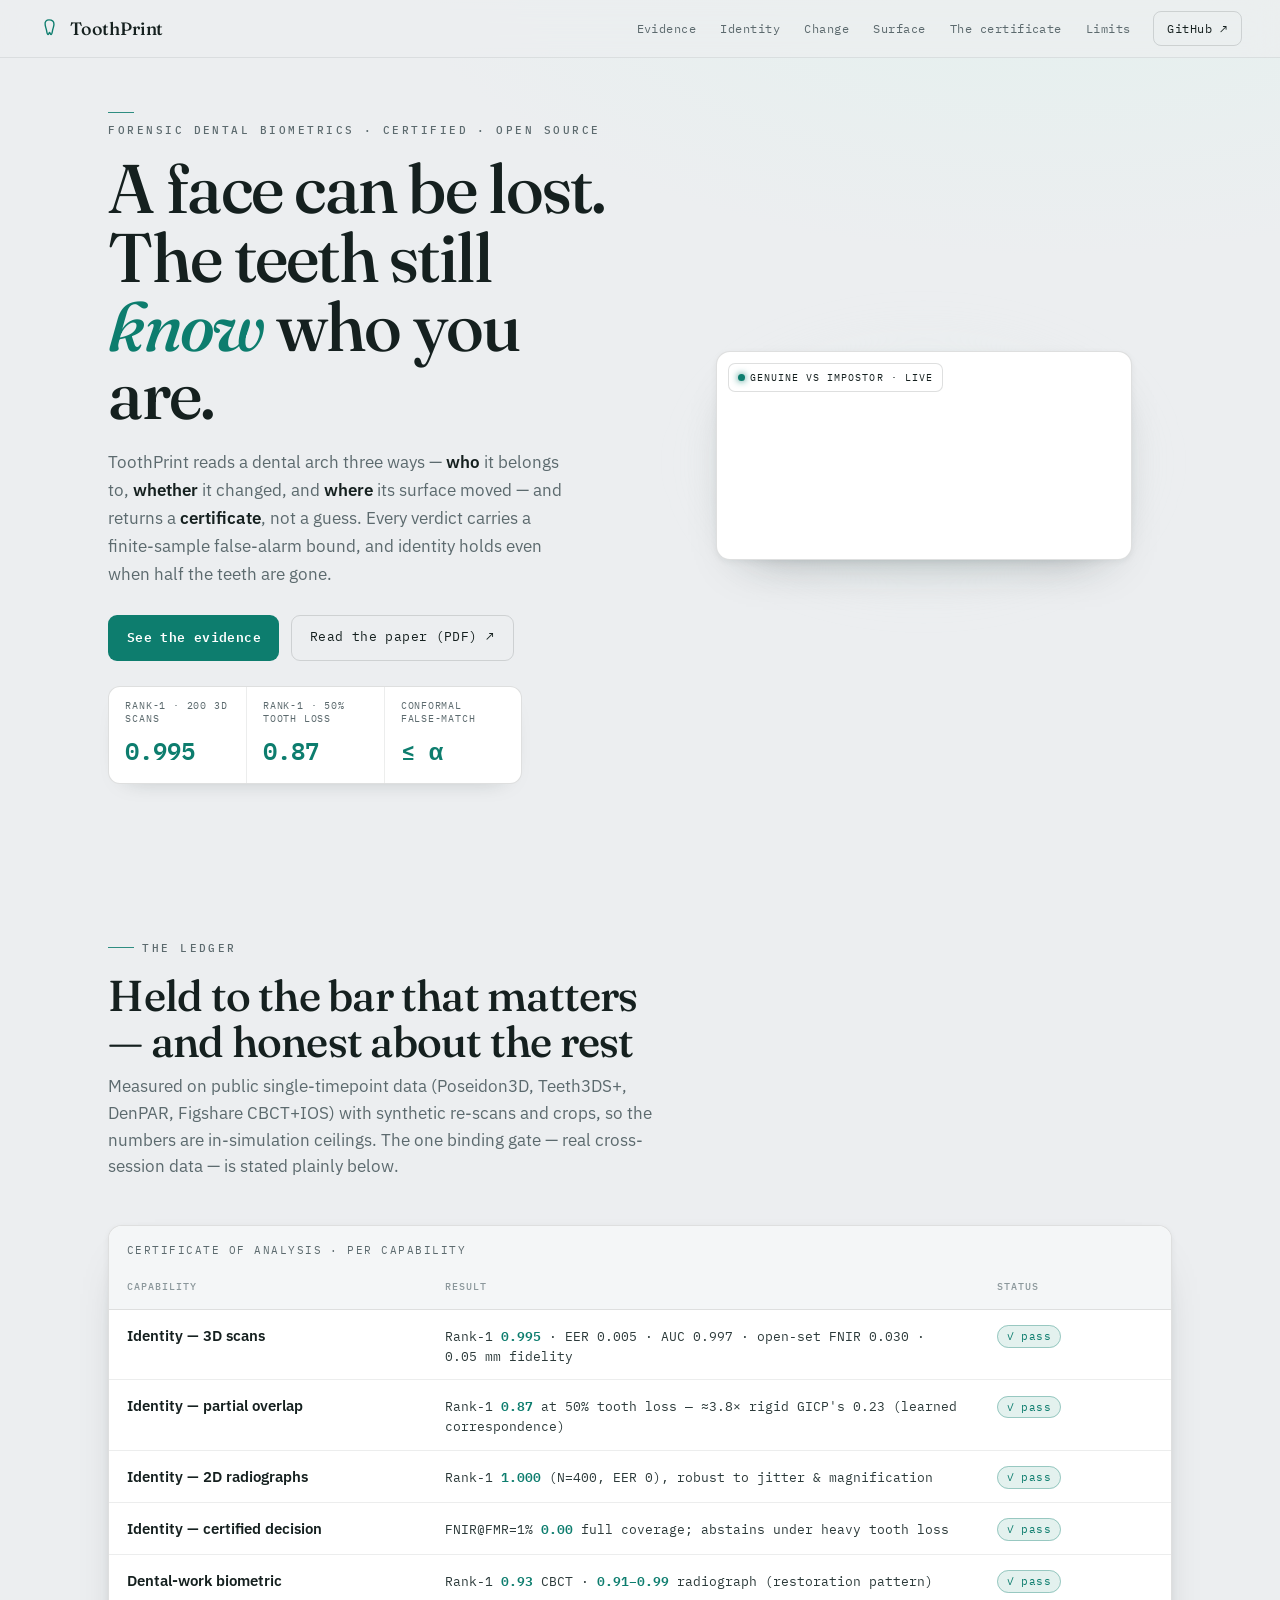
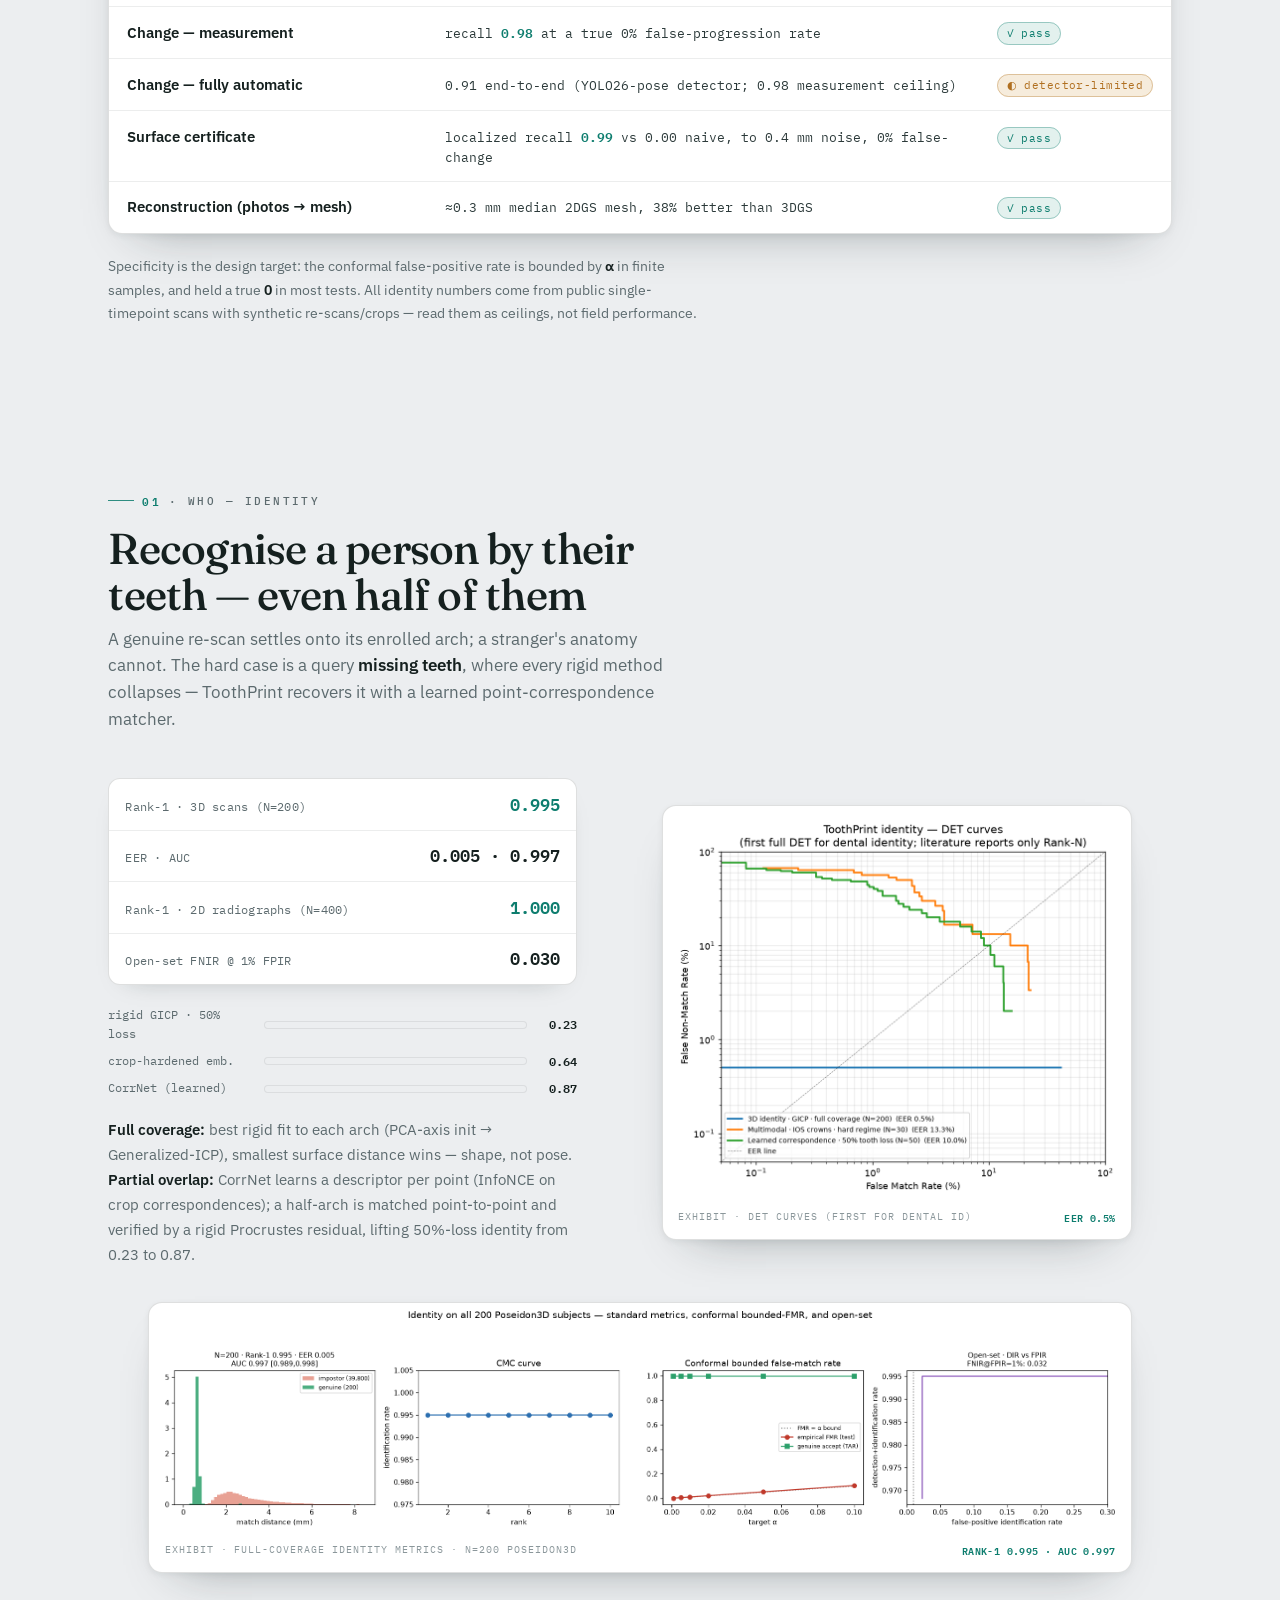
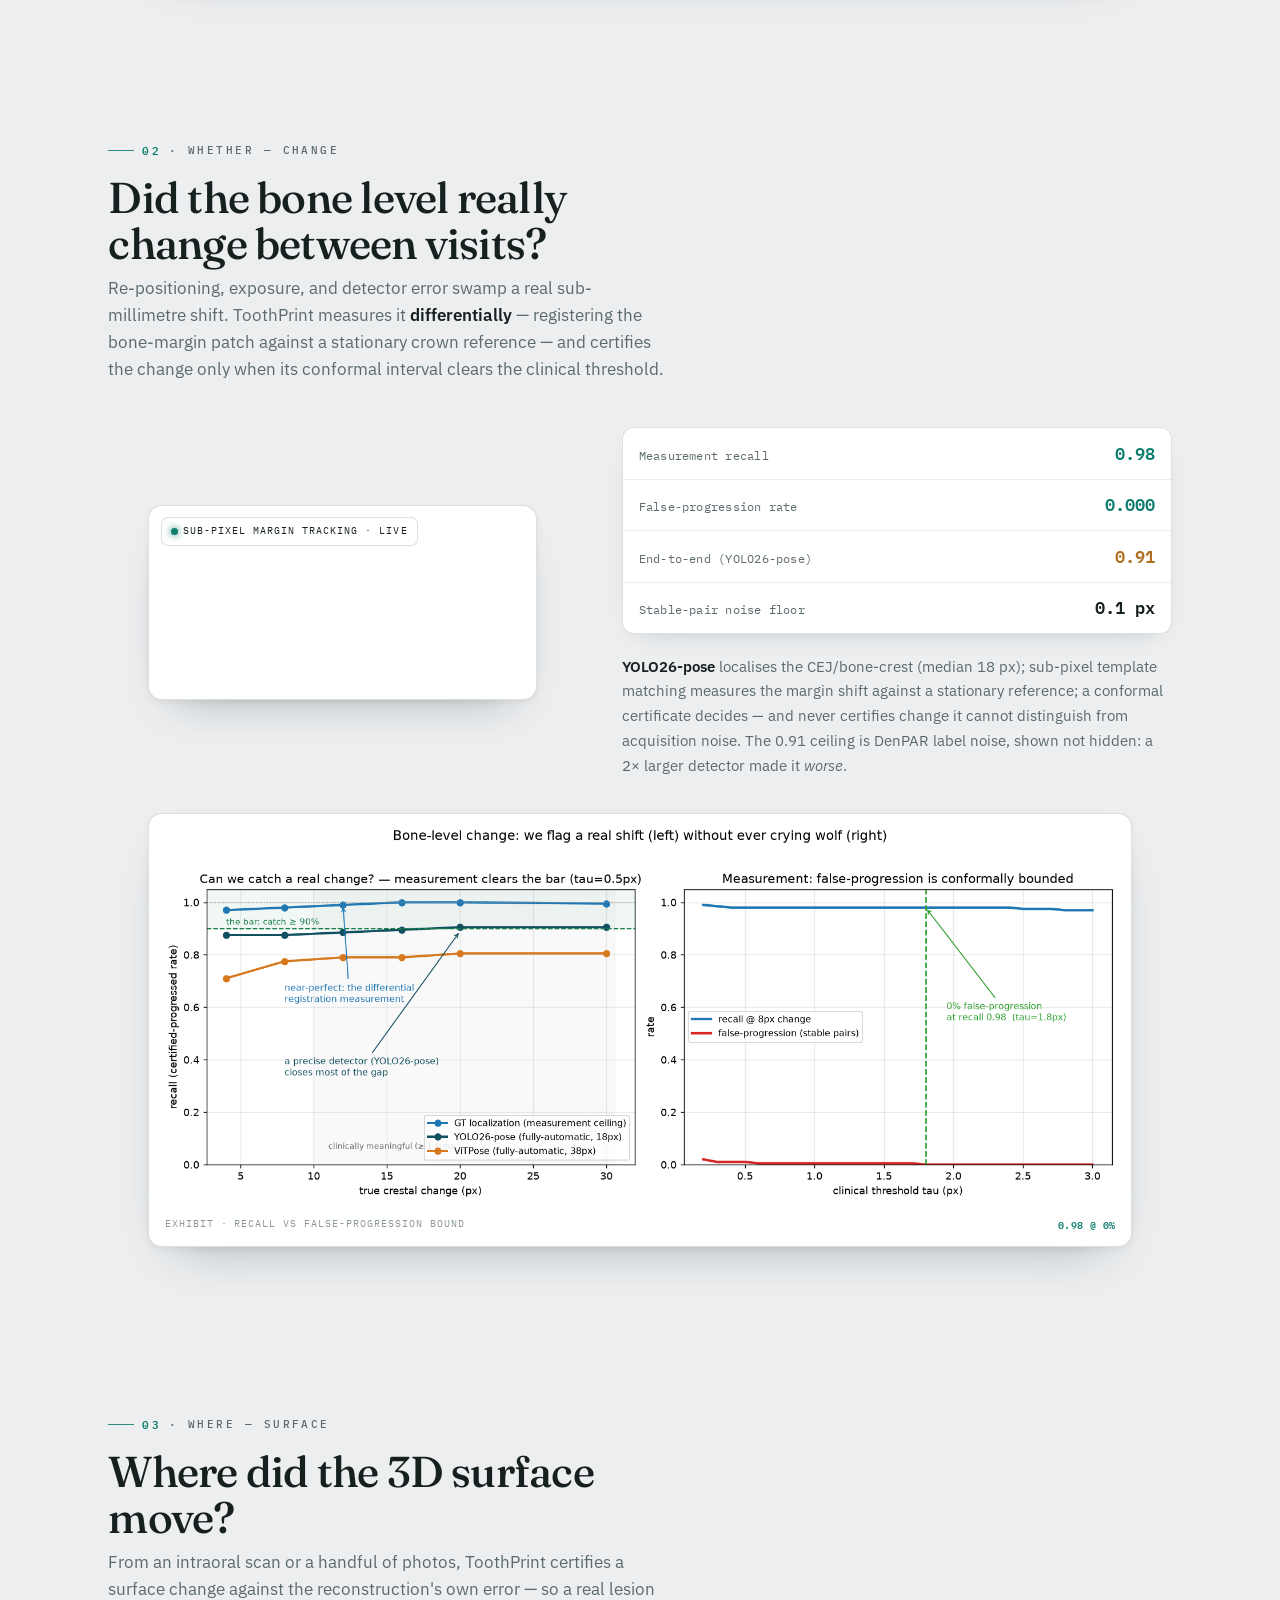
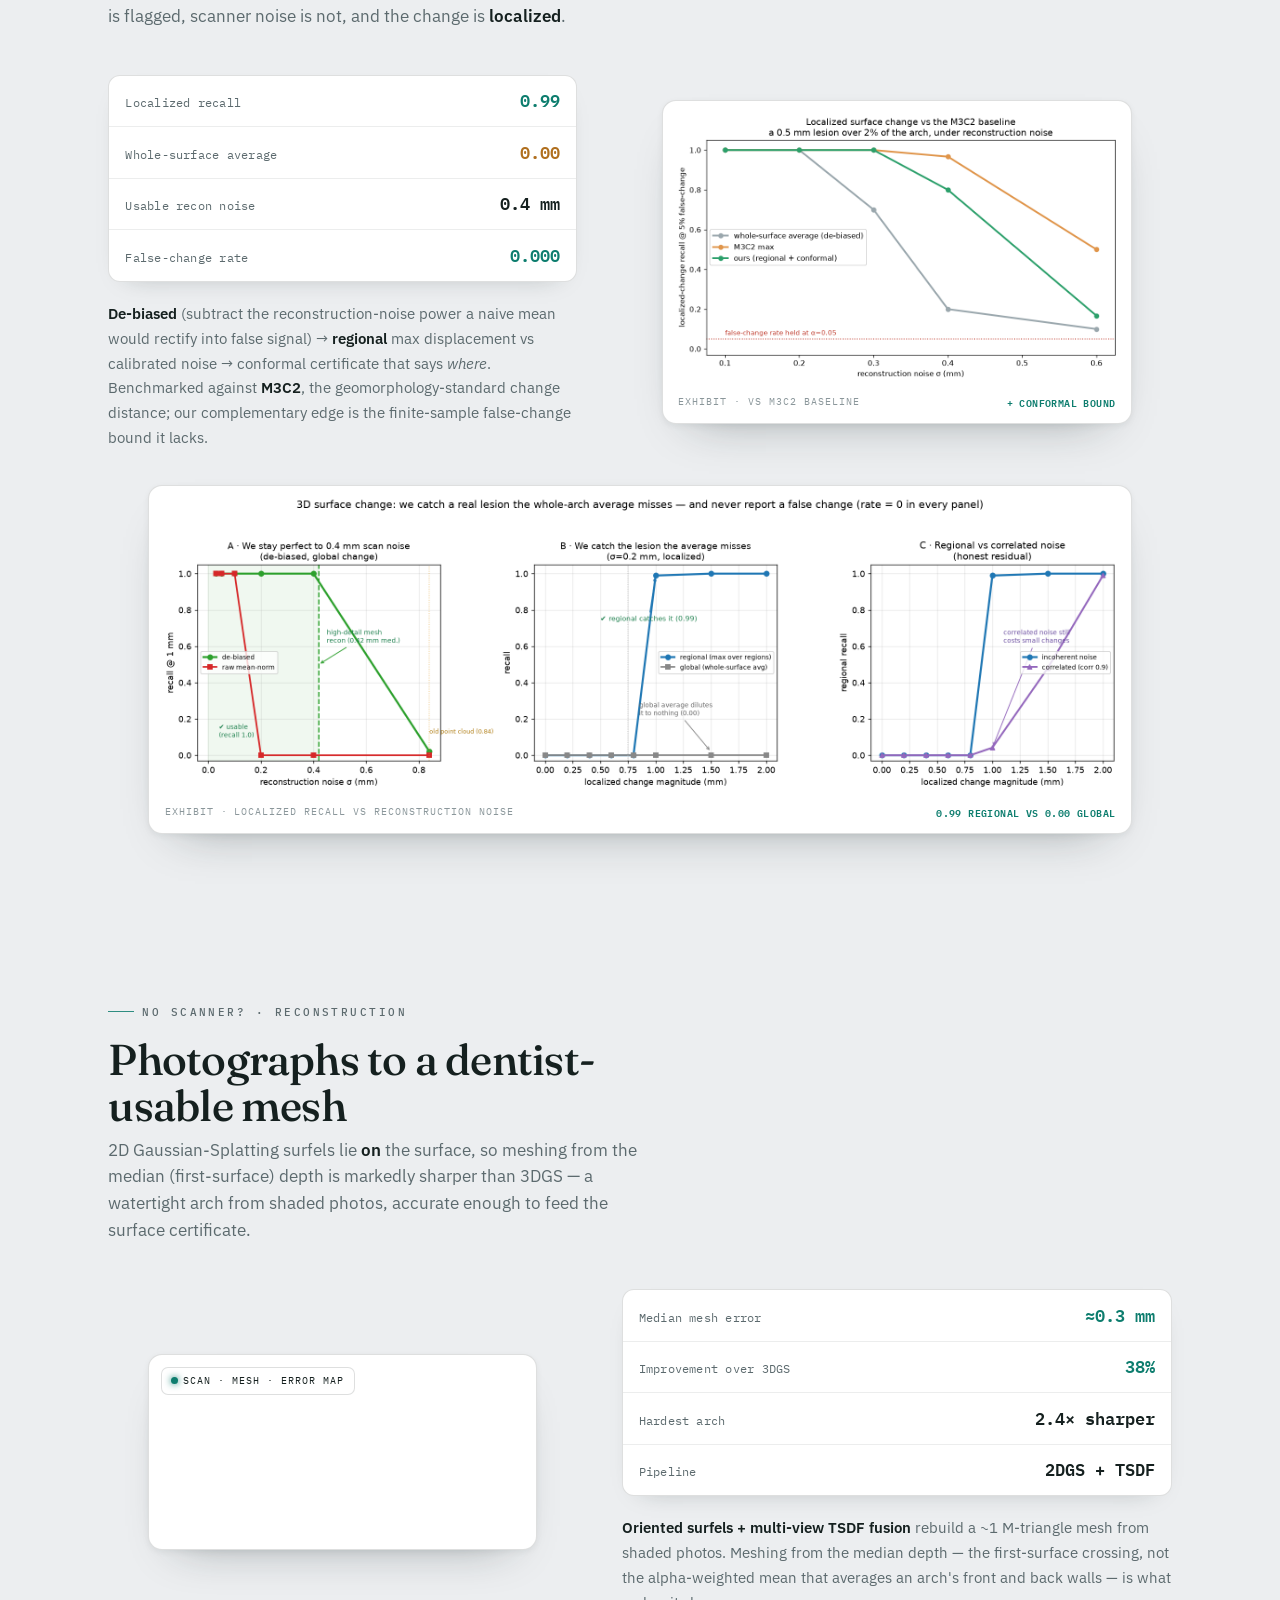
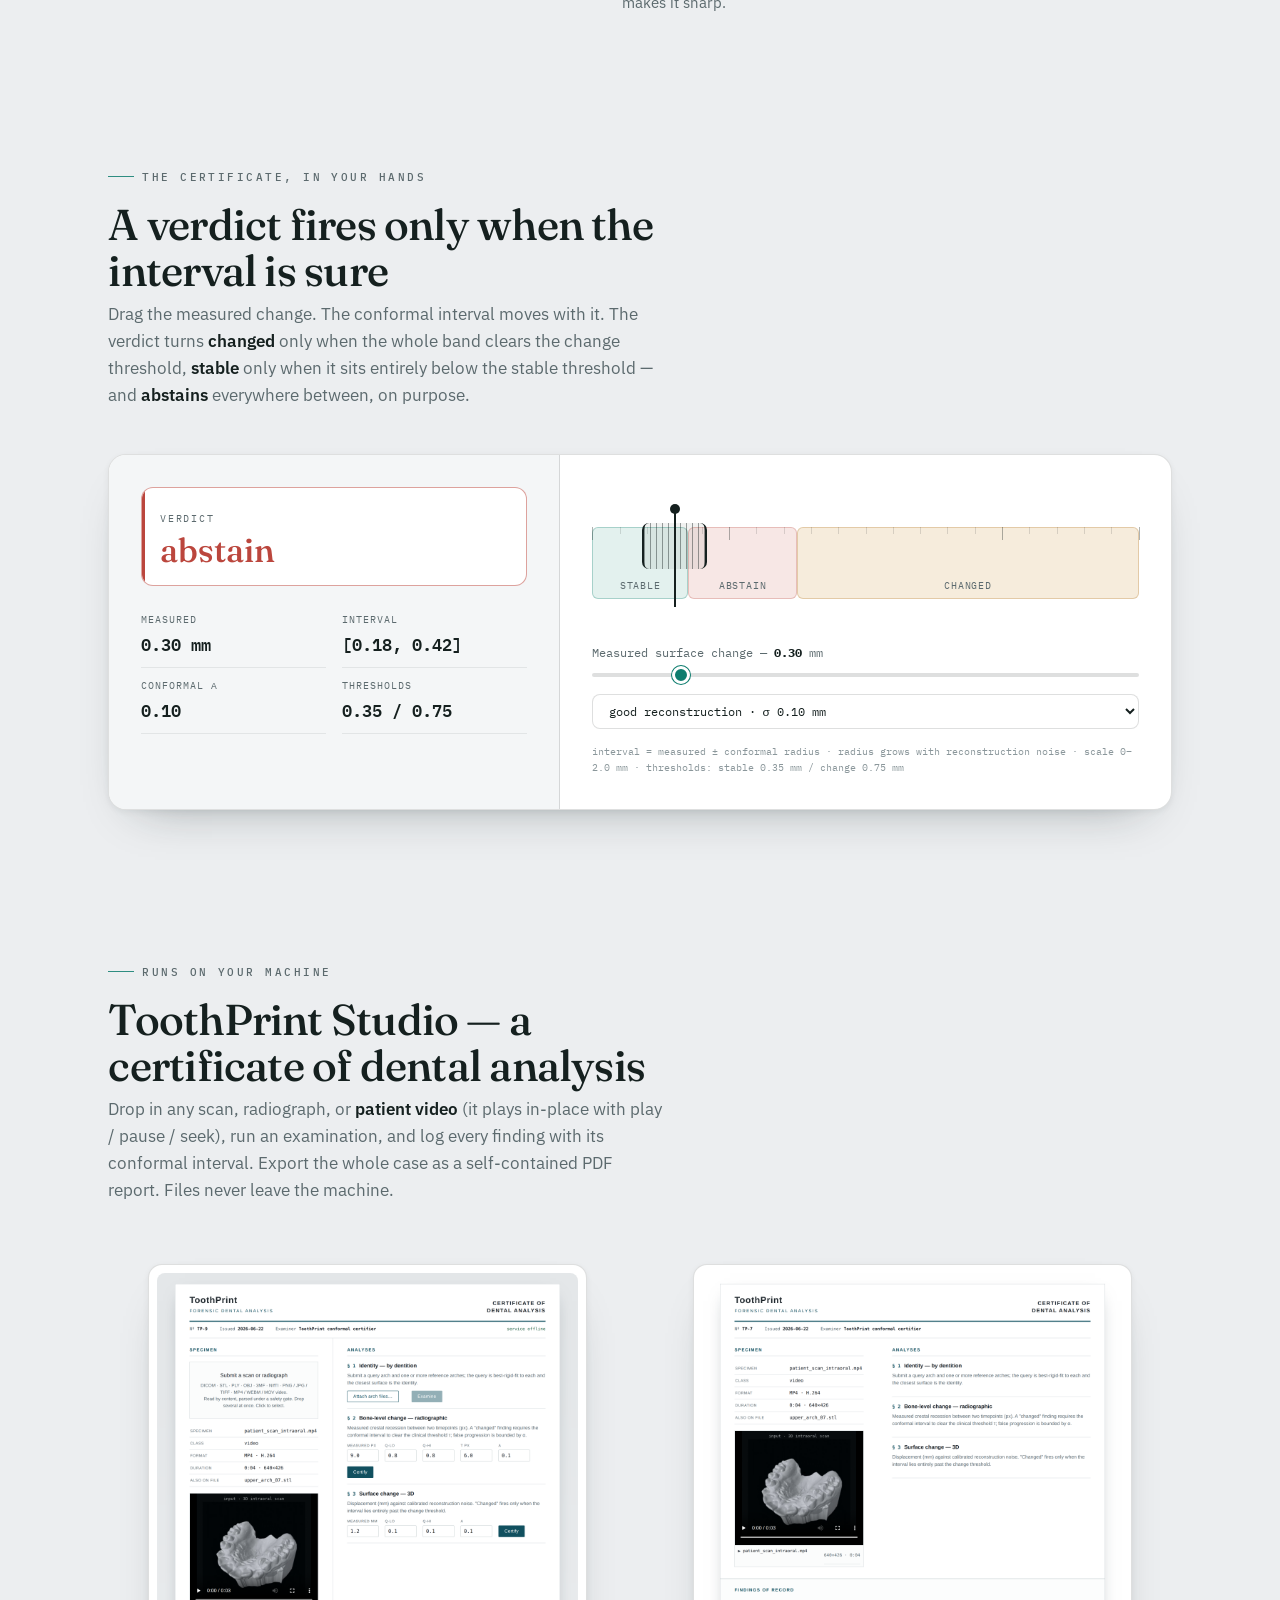
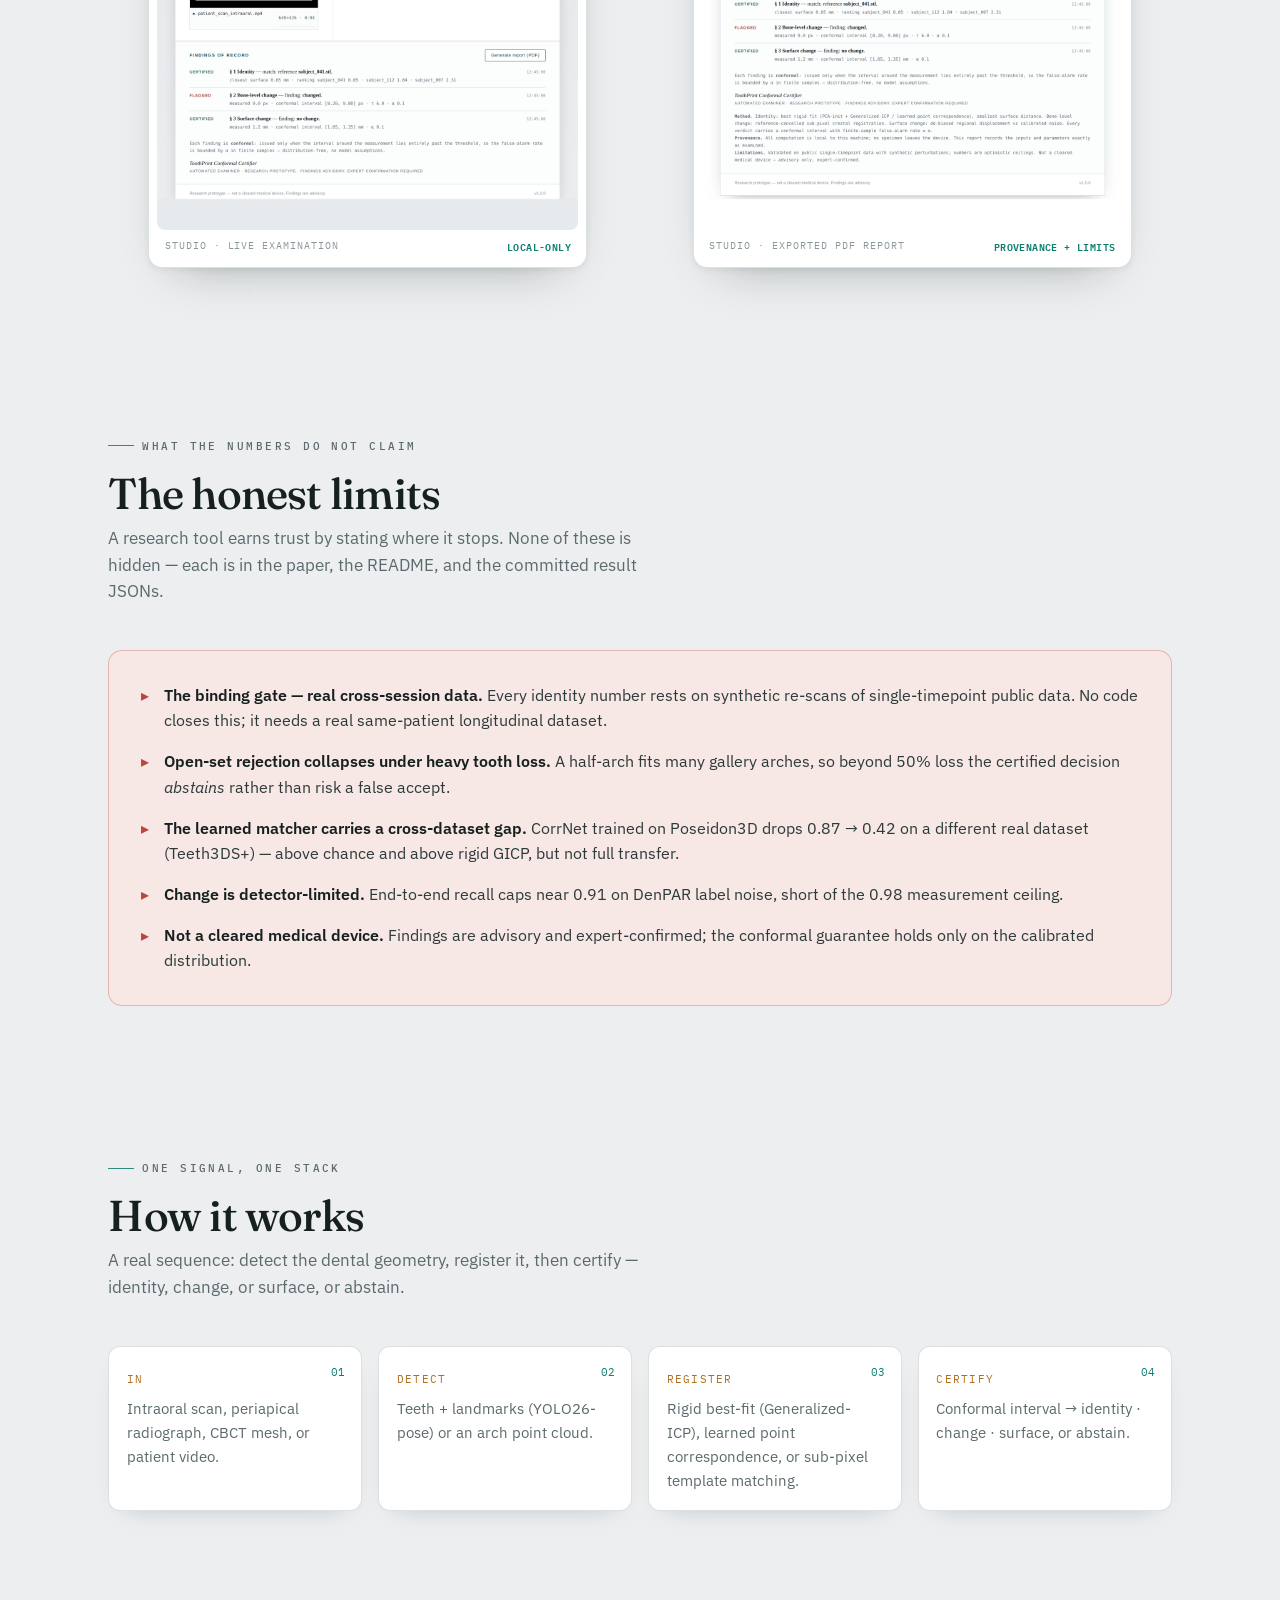
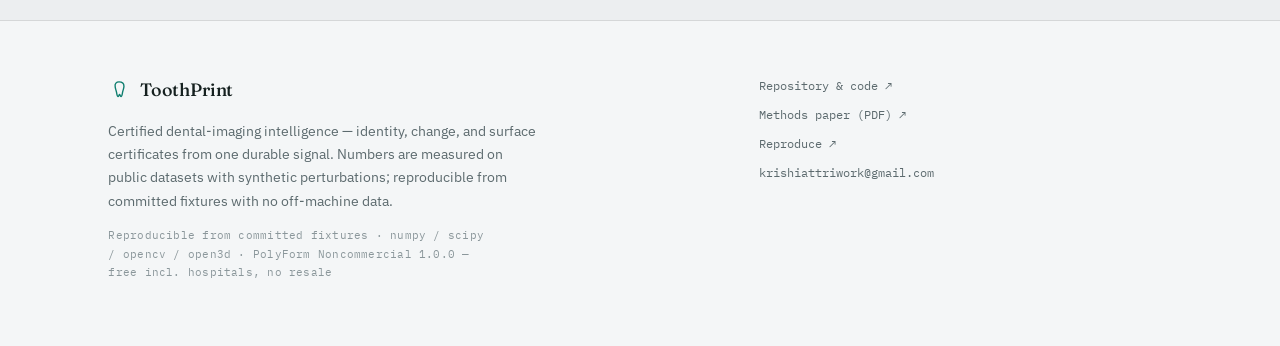
==== commit c2e44162: "web: re-theme to clinical light palette so figures/videos stop clashing The dark theme fought the pr" ====
--- a/web/index.html
+++ b/web/index.html
@@ -67,21 +67,23 @@
           <h2 class="h2">Held to the bar that matters — and honest about the rest</h2>
           <p class="lede">Measured on public single-timepoint data (Poseidon3D, Teeth3DS+, DenPAR, Figshare CBCT+IOS) with synthetic re-scans and crops, so the numbers are in-simulation ceilings. The one binding gate — real cross-session data — is stated plainly below.</p>
         </div>
-        <table class="ledger">
-          <caption>Certificate of analysis · per capability</caption>
-          <thead><tr><th>Capability</th><th>Result</th><th>Status</th></tr></thead>
-          <tbody>
-            <tr><td class="cap">Identity — 3D scans</td><td class="val">Rank-1 <b>0.995</b> · EER 0.005 · AUC 0.997 · open-set FNIR 0.030 · 0.05 mm fidelity</td><td><span class="chip pass">✓ pass</span></td></tr>
-            <tr><td class="cap">Identity — partial overlap</td><td class="val">Rank-1 <b>0.87</b> at 50% tooth loss — ≈3.8× rigid GICP's 0.23 (learned correspondence)</td><td><span class="chip pass">✓ pass</span></td></tr>
-            <tr><td class="cap">Identity — 2D radiographs</td><td class="val">Rank-1 <b>1.000</b> (N=400, EER 0), robust to jitter &amp; magnification</td><td><span class="chip pass">✓ pass</span></td></tr>
-            <tr><td class="cap">Identity — certified decision</td><td class="val">FNIR@FMR=1% <b>0.00</b> full coverage; abstains under heavy tooth loss</td><td><span class="chip pass">✓ pass</span></td></tr>
-            <tr><td class="cap">Dental-work biometric</td><td class="val">Rank-1 <b>0.93</b> CBCT · <b>0.91–0.99</b> radiograph (restoration pattern)</td><td><span class="chip pass">✓ pass</span></td></tr>
-            <tr><td class="cap">Change — measurement</td><td class="val">recall <b>0.98</b> at a true 0% false-progression rate</td><td><span class="chip pass">✓ pass</span></td></tr>
-            <tr><td class="cap">Change — fully automatic</td><td class="val">0.91 end-to-end (YOLO26-pose detector; 0.98 measurement ceiling)</td><td><span class="chip work">◐ detector-limited</span></td></tr>
-            <tr><td class="cap">Surface certificate</td><td class="val">localized recall <b>0.99</b> vs 0.00 naive, to 0.4 mm noise, 0% false-change</td><td><span class="chip pass">✓ pass</span></td></tr>
-            <tr><td class="cap">Reconstruction (photos → mesh)</td><td class="val">≈0.3 mm median 2DGS mesh, 38% better than 3DGS</td><td><span class="chip pass">✓ pass</span></td></tr>
-          </tbody>
-        </table>
+        <div class="ledger-wrap">
+          <table class="ledger">
+            <caption>Certificate of analysis · per capability</caption>
+            <thead><tr><th>Capability</th><th>Result</th><th>Status</th></tr></thead>
+            <tbody>
+              <tr><td class="cap">Identity — 3D scans</td><td class="val">Rank-1 <b>0.995</b> · EER 0.005 · AUC 0.997 · open-set FNIR 0.030 · 0.05 mm fidelity</td><td><span class="chip pass">✓ pass</span></td></tr>
+              <tr><td class="cap">Identity — partial overlap</td><td class="val">Rank-1 <b>0.87</b> at 50% tooth loss — ≈3.8× rigid GICP's 0.23 (learned correspondence)</td><td><span class="chip pass">✓ pass</span></td></tr>
+              <tr><td class="cap">Identity — 2D radiographs</td><td class="val">Rank-1 <b>1.000</b> (N=400, EER 0), robust to jitter &amp; magnification</td><td><span class="chip pass">✓ pass</span></td></tr>
+              <tr><td class="cap">Identity — certified decision</td><td class="val">FNIR@FMR=1% <b>0.00</b> full coverage; abstains under heavy tooth loss</td><td><span class="chip pass">✓ pass</span></td></tr>
+              <tr><td class="cap">Dental-work biometric</td><td class="val">Rank-1 <b>0.93</b> CBCT · <b>0.91–0.99</b> radiograph (restoration pattern)</td><td><span class="chip pass">✓ pass</span></td></tr>
+              <tr><td class="cap">Change — measurement</td><td class="val">recall <b>0.98</b> at a true 0% false-progression rate</td><td><span class="chip pass">✓ pass</span></td></tr>
+              <tr><td class="cap">Change — fully automatic</td><td class="val">0.91 end-to-end (YOLO26-pose detector; 0.98 measurement ceiling)</td><td><span class="chip work">◐ detector-limited</span></td></tr>
+              <tr><td class="cap">Surface certificate</td><td class="val">localized recall <b>0.99</b> vs 0.00 naive, to 0.4 mm noise, 0% false-change</td><td><span class="chip pass">✓ pass</span></td></tr>
+              <tr><td class="cap">Reconstruction (photos → mesh)</td><td class="val">≈0.3 mm median 2DGS mesh, 38% better than 3DGS</td><td><span class="chip pass">✓ pass</span></td></tr>
+            </tbody>
+          </table>
+        </div>
         <p class="ledger-note">Specificity is the design target: the conformal false-positive rate is bounded by <em>α</em> in finite samples, and held a true <em>0</em> in most tests. All identity numbers come from public single-timepoint scans with synthetic re-scans/crops — read them as ceilings, not field performance.</p>
       </div>
     </section>
@@ -95,16 +97,6 @@
           <p class="lede">A genuine re-scan settles onto its enrolled arch; a stranger's anatomy cannot. The hard case is a query <em>missing teeth</em>, where every rigid method collapses — ToothPrint recovers it with a learned point-correspondence matcher.</p>
         </div>
         <div class="reading">
-          <div class="col-fig stack">
-            <figure class="sheet reveal">
-              <img src="assets/identity_metrics.png" loading="lazy" alt="Score separation, CMC, conformal false-match tracking, and open-set decision behaviour on 200 Poseidon3D arches." />
-              <figcaption class="sheet-tag"><span>Exhibit · N=200 Poseidon3D</span><b>Rank-1 0.995</b></figcaption>
-            </figure>
-            <figure class="sheet reveal">
-              <img src="assets/det_curves.png" loading="lazy" alt="Detection-error-tradeoff curves per identity pillar — the first full DET curves reported for dental identity." />
-              <figcaption class="sheet-tag"><span>Exhibit · DET curves</span><b>EER 0.5%</b></figcaption>
-            </figure>
-          </div>
           <div>
             <div class="readout">
               <div class="row"><span class="k">Rank-1 · 3D scans (N=200)</span><span class="v good">0.995</span></div>
@@ -117,8 +109,20 @@
               <div class="bar"><span>crop-hardened emb.</span><span class="track"><span class="fill lo" style="width:64%"></span></span><span class="n">0.64</span></div>
               <div class="bar"><span>CorrNet (learned)</span><span class="track"><span class="fill hi" style="width:87%"></span></span><span class="n">0.87</span></div>
             </div>
-            <p class="how"><b>Full coverage:</b> best rigid fit to each arch (PCA-axis init → Generalized-ICP), smallest surface distance wins — shape, not pose. <b>Partial overlap:</b> CorrNet learns a descriptor per point (InfoNCE on crop correspondences); a half-arch is matched point-to-point and verified by a rigid Procrustes residual, lifting 50%-loss identity from 0.23 to 0.87. <b>Decision:</b> retrieve by embedding → verify by correspondence → accept above a conformal threshold, else abstain.</p>
-          </div>
+            <p class="how"><b>Full coverage:</b> best rigid fit to each arch (PCA-axis init → Generalized-ICP), smallest surface distance wins — shape, not pose. <b>Partial overlap:</b> CorrNet learns a descriptor per point (InfoNCE on crop correspondences); a half-arch is matched point-to-point and verified by a rigid Procrustes residual, lifting 50%-loss identity from 0.23 to 0.87.</p>
+          </div>
+          <div class="col-fig">
+            <figure class="sheet reveal">
+              <img src="assets/det_curves.png" loading="lazy" alt="Detection-error-tradeoff curves per identity pillar — the first full DET curves reported for dental identity." />
+              <figcaption class="sheet-tag"><span>Exhibit · DET curves (first for dental ID)</span><b>EER 0.5%</b></figcaption>
+            </figure>
+          </div>
+        </div>
+        <div class="figband">
+          <figure class="sheet reveal">
+            <img src="assets/identity_metrics.png" loading="lazy" alt="Score separation, CMC, conformal false-match tracking, and open-set decision behaviour across 200 Poseidon3D arches." />
+            <figcaption class="sheet-tag"><span>Exhibit · full-coverage identity metrics · N=200 Poseidon3D</span><b>Rank-1 0.995 · AUC 0.997</b></figcaption>
+          </figure>
         </div>
       </div>
     </section>
@@ -132,18 +136,6 @@
           <p class="lede">Re-positioning, exposure, and detector error swamp a real sub-millimetre shift. ToothPrint measures it <em>differentially</em> — registering the bone-margin patch against a stationary crown reference — and certifies the change only when its conformal interval clears the clinical threshold.</p>
         </div>
         <div class="reading flip">
-          <div class="col-fig stack">
-            <figure class="hero-fig reveal">
-              <div class="lightbox">
-                <span class="lb-tag"><span class="led"></span> Sub-pixel margin tracking · live</span>
-                <video src="assets/change_measurement.mp4" autoplay muted loop playsinline aria-label="On a real radiograph the bone crest recedes; sub-pixel registration measures 16.2 px = 1.62 mm and flips to CHANGED only past the clinical threshold."></video>
-              </div>
-            </figure>
-            <figure class="sheet reveal">
-              <img src="assets/change_certificate_v2.png" loading="lazy" alt="Measurement recall versus the conformal false-progression bound; the fully-automatic pipeline is detector-limited." />
-              <figcaption class="sheet-tag"><span>Exhibit · recall vs false-progression</span><b>0.98 @ 0%</b></figcaption>
-            </figure>
-          </div>
           <div>
             <div class="readout">
               <div class="row"><span class="k">Measurement recall</span><span class="v good">0.98</span></div>
@@ -153,6 +145,18 @@
             </div>
             <p class="how"><b>YOLO26-pose</b> localises the CEJ/bone-crest (median 18 px); sub-pixel template matching measures the margin shift against a stationary reference; a conformal certificate decides — and never certifies change it cannot distinguish from acquisition noise. The 0.91 ceiling is DenPAR label noise, shown not hidden: a 2× larger detector made it <em>worse</em>.</p>
           </div>
+          <div class="col-fig">
+            <figure class="lightbox reveal">
+              <span class="lb-tag"><span class="led"></span> Sub-pixel margin tracking · live</span>
+              <video src="assets/change_measurement.mp4" autoplay muted loop playsinline aria-label="On a real radiograph the bone crest recedes; sub-pixel registration measures 16.2 px = 1.62 mm and flips to CHANGED only past the clinical threshold."></video>
+            </figure>
+          </div>
+        </div>
+        <div class="figband">
+          <figure class="sheet reveal">
+            <img src="assets/change_certificate_v2.png" loading="lazy" alt="Measurement recall versus the conformal false-progression bound; the fully-automatic pipeline is detector-limited." />
+            <figcaption class="sheet-tag"><span>Exhibit · recall vs false-progression bound</span><b>0.98 @ 0%</b></figcaption>
+          </figure>
         </div>
       </div>
     </section>
@@ -166,16 +170,6 @@
           <p class="lede">From an intraoral scan or a handful of photos, ToothPrint certifies a surface change against the reconstruction's own error — so a real lesion is flagged, scanner noise is not, and the change is <em>localized</em>.</p>
         </div>
         <div class="reading">
-          <div class="col-fig stack">
-            <figure class="sheet reveal">
-              <img src="assets/surface_certificate_v2.png" loading="lazy" alt="De-biasing extends usable reconstruction noise to 0.4 mm; a regional max statistic recovers a localized patch change a whole-surface average dilutes to zero, at zero false-change." />
-              <figcaption class="sheet-tag"><span>Exhibit · recall vs recon noise</span><b>0.99 vs 0.00</b></figcaption>
-            </figure>
-            <figure class="sheet reveal">
-              <img src="assets/surface_sota.png" loading="lazy" alt="Localized surface change versus the M3C2 geomorphology-standard baseline." />
-              <figcaption class="sheet-tag"><span>Exhibit · vs M3C2 baseline</span><b>+ conformal bound</b></figcaption>
-            </figure>
-          </div>
           <div>
             <div class="readout">
               <div class="row"><span class="k">Localized recall</span><span class="v good">0.99</span></div>
@@ -185,6 +179,18 @@
             </div>
             <p class="how"><b>De-biased</b> (subtract the reconstruction-noise power a naive mean would rectify into false signal) → <b>regional</b> max displacement vs calibrated noise → conformal certificate that says <em>where</em>. Benchmarked against <b>M3C2</b>, the geomorphology-standard change distance; our complementary edge is the finite-sample false-change bound it lacks.</p>
           </div>
+          <div class="col-fig">
+            <figure class="sheet reveal">
+              <img src="assets/surface_sota.png" loading="lazy" alt="Localized surface change versus the M3C2 geomorphology-standard baseline." />
+              <figcaption class="sheet-tag"><span>Exhibit · vs M3C2 baseline</span><b>+ conformal bound</b></figcaption>
+            </figure>
+          </div>
+        </div>
+        <div class="figband">
+          <figure class="sheet reveal">
+            <img src="assets/surface_certificate_v2.png" loading="lazy" alt="De-biasing extends usable reconstruction noise to 0.4 mm; a regional max statistic recovers a localized patch change a whole-surface average dilutes to zero, at zero false-change." />
+            <figcaption class="sheet-tag"><span>Exhibit · localized recall vs reconstruction noise</span><b>0.99 regional vs 0.00 global</b></figcaption>
+          </figure>
         </div>
       </div>
     </section>
@@ -198,14 +204,6 @@
           <p class="lede">2D Gaussian-Splatting surfels lie <em>on</em> the surface, so meshing from the median (first-surface) depth is markedly sharper than 3DGS — a watertight arch from shaded photos, accurate enough to feed the surface certificate.</p>
         </div>
         <div class="reading flip">
-          <div class="col-fig">
-            <figure class="hero-fig reveal">
-              <div class="lightbox">
-                <span class="lb-tag"><span class="led"></span> Scan · mesh · error map</span>
-                <video src="assets/recon_turntable.mp4" autoplay muted loop playsinline aria-label="Turntable comparing the ground-truth scan, the 2D Gaussian-Splatting mesh, and a per-vertex error heatmap."></video>
-              </div>
-            </figure>
-          </div>
           <div>
             <div class="readout">
               <div class="row"><span class="k">Median mesh error</span><span class="v good">≈0.3 mm</span></div>
@@ -214,6 +212,12 @@
               <div class="row"><span class="k">Pipeline</span><span class="v">2DGS + TSDF</span></div>
             </div>
             <p class="how"><b>Oriented surfels + multi-view TSDF fusion</b> rebuild a ~1 M-triangle mesh from shaded photos. Meshing from the median depth — the first-surface crossing, not the alpha-weighted mean that averages an arch's front and back walls — is what makes it sharp.</p>
+          </div>
+          <div class="col-fig">
+            <figure class="lightbox reveal">
+              <span class="lb-tag"><span class="led"></span> Scan · mesh · error map</span>
+              <video src="assets/recon_turntable.mp4" autoplay muted loop playsinline aria-label="Turntable comparing the ground-truth scan, the 2D Gaussian-Splatting mesh, and a per-vertex error heatmap."></video>
+            </figure>
           </div>
         </div>
       </div>
--- a/web/styles.css
+++ b/web/styles.css
@@ -1,22 +1,25 @@
-/* ToothPrint — radiograph reading-room theme
-   Dark, media-native viewer; light "specimen sheets" hold the figures.
+/* ToothPrint — clinical imaging-viewer theme (light).
+   Cool off-white canvas, ink text, a precise mono-data instrument feel.
    Type: Fraunces (display) · IBM Plex Sans (body) · IBM Plex Mono (evidence). */
 
 :root{
-  --film:#0a0d10;        /* viewer background */
-  --film-2:#11161b;      /* raised panel */
-  --film-3:#161d24;      /* hover / inset */
-  --bone:#ece6d9;        /* primary text — enamel/film highlight */
-  --bone-soft:#cdd3d3;
-  --slate:#8b949c;       /* secondary text — radiograph mid-tone */
-  --slate-dim:#5e6970;
-  --verify:#45c4b0;      /* accept · match · verified */
-  --measure:#e0a24e;     /* measurement · feature point */
-  --abstain:#d76c60;     /* abstain · reject · honest limit */
-  --sheet:#f4f1ea;       /* specimen sheet (holds light figures) */
-  --line:rgba(236,230,217,.13);
-  --line-soft:rgba(236,230,217,.07);
-  --glow:rgba(69,196,176,.16);
+  --bg:#eceef0;          /* cool imaging-canvas off-white */
+  --bg-2:#f4f6f7;        /* raised tint */
+  --card:#ffffff;        /* media + panel surface */
+  --ink:#15201f;         /* primary text — near-black, cool */
+  --ink-2:#2c3a3a;
+  --slate:#5c6a6e;       /* secondary text */
+  --faint:#8b979b;
+  --verify:#0d7d6e;      /* accept · match · verified */
+  --verify-tint:#e3f1ee;
+  --measure:#b06f1f;     /* measurement · feature */
+  --measure-tint:#f6ecdc;
+  --abstain:#bb463d;     /* abstain · reject · honest limit */
+  --abstain-tint:#f7e7e5;
+  --line:rgba(21,32,31,.14);
+  --line-soft:rgba(21,32,31,.08);
+  --shadow:0 22px 48px -30px rgba(18,34,36,.42), 0 2px 6px rgba(18,34,36,.06);
+  --shadow-sm:0 10px 26px -20px rgba(18,34,36,.4);
   --maxw:1140px;
   --gut:clamp(1.15rem,4vw,2.4rem);
   --pad:clamp(3.4rem,8.5vh,6.5rem);
@@ -30,46 +33,35 @@
 html{scroll-behavior:smooth;overflow-x:clip}
 @media (prefers-reduced-motion:reduce){html{scroll-behavior:auto}}
 body{
-  margin:0;background:var(--film);color:var(--bone);
+  margin:0;background:var(--bg);color:var(--ink);
   font-family:var(--sans);font-size:clamp(.96rem,1.05vw,1.02rem);line-height:1.62;
   -webkit-font-smoothing:antialiased;text-rendering:optimizeLegibility;
   font-variant-numeric:tabular-nums;
-  background-image:
-    radial-gradient(1100px 620px at 78% -8%, rgba(69,196,176,.07), transparent 60%),
-    radial-gradient(900px 500px at 8% 4%, rgba(224,162,78,.045), transparent 55%);
+  background-image:radial-gradient(1100px 560px at 82% -10%, var(--verify-tint), transparent 62%);
   background-attachment:fixed;
 }
 a{color:inherit;text-decoration:none}
 img,video{max-width:100%;display:block}
-::selection{background:var(--verify);color:#04110e}
-
-/* faint film-grid overlay — a reading-room/measurement surface */
-body::before{
-  content:"";position:fixed;inset:0;z-index:0;pointer-events:none;opacity:.5;
-  background-image:linear-gradient(var(--line-soft) 1px,transparent 1px),
-                   linear-gradient(90deg,var(--line-soft) 1px,transparent 1px);
-  background-size:46px 46px;
-  -webkit-mask-image:radial-gradient(120% 100% at 50% 0,#000,transparent 78%);
-          mask-image:radial-gradient(120% 100% at 50% 0,#000,transparent 78%);
-}
+::selection{background:var(--verify);color:#fff}
+
 main,header,footer{position:relative;z-index:1}
 
-/* ---------- shared structural type ---------- */
+/* ---------- structural type ---------- */
 .eyebrow{
   font-family:var(--mono);font-size:.7rem;font-weight:500;letter-spacing:.22em;
   text-transform:uppercase;color:var(--slate);margin:0 0 1rem;
   display:flex;align-items:center;gap:.7em;flex-wrap:wrap;
 }
+.eyebrow::before{content:"";width:26px;height:1px;background:var(--verify);opacity:.85}
 h1,h2.h2,.hero h1{overflow-wrap:break-word}
-.eyebrow::before{content:"";width:26px;height:1px;background:var(--verify);opacity:.8}
 .idx{font-family:var(--mono);color:var(--verify);font-weight:600}
 h2.h2{
   font-family:var(--serif);font-weight:500;font-optical-sizing:auto;
   font-size:clamp(1.75rem,3.4vw,2.7rem);line-height:1.06;letter-spacing:-.018em;
-  margin:.1rem 0 .5rem;color:var(--bone);
+  margin:.1rem 0 .5rem;color:var(--ink);
 }
 .lede{color:var(--slate);max-width:60ch;margin:.4rem 0 0;font-size:1.04rem}
-.lede strong,.lede em{color:var(--bone);font-style:normal;font-weight:500}
+.lede strong,.lede em{color:var(--ink);font-style:normal;font-weight:600}
 
 section{padding-block:var(--pad)}
 .wrap{max-width:var(--maxw);margin-inline:auto;padding-inline:var(--gut)}
@@ -78,21 +70,19 @@
 /* ---------- nav ---------- */
 .nav{
   position:sticky;top:0;z-index:50;display:flex;align-items:center;gap:1.4rem;
-  padding:.7rem var(--gut);background:rgba(10,13,16,.74);
+  padding:.7rem var(--gut);background:rgba(236,238,240,.82);
   backdrop-filter:blur(14px);-webkit-backdrop-filter:blur(14px);
   border-bottom:1px solid var(--line-soft);
 }
 .brand{display:flex;align-items:center;gap:.6rem;font-family:var(--serif);
-  font-weight:500;font-size:1.12rem;letter-spacing:-.01em;margin-right:auto}
-.brand svg{width:22px;height:22px;flex:none}
+  font-weight:500;font-size:1.12rem;letter-spacing:-.01em;margin-right:auto;color:var(--ink)}
+.brand svg{width:22px;height:22px;flex:none;color:var(--verify)}
 .nav-links{display:flex;gap:1.5rem}
-.nav-links a{font-family:var(--mono);font-size:.76rem;letter-spacing:.04em;
-  color:var(--slate);transition:color .2s}
-.nav-links a:hover{color:var(--bone)}
-.nav .ghost{font-family:var(--mono);font-size:.74rem;letter-spacing:.05em;
-  color:var(--bone);border:1px solid var(--line);padding:.42rem .8rem;border-radius:8px;
-  transition:border-color .2s,background .2s}
-.nav .ghost:hover{border-color:var(--verify);background:rgba(69,196,176,.08)}
+.nav-links a{font-family:var(--mono);font-size:.76rem;letter-spacing:.04em;color:var(--slate);transition:color .2s}
+.nav-links a:hover{color:var(--ink)}
+.nav .ghost{font-family:var(--mono);font-size:.74rem;letter-spacing:.05em;color:var(--ink);
+  border:1px solid var(--line);padding:.42rem .8rem;border-radius:8px;transition:border-color .2s,background .2s}
+.nav .ghost:hover{border-color:var(--verify);background:var(--verify-tint)}
 @media(max-width:760px){.nav-links{display:none}}
 
 /* ---------- hero ---------- */
@@ -102,182 +92,161 @@
 .hero h1{
   font-family:var(--serif);font-weight:500;font-optical-sizing:auto;
   font-size:clamp(2.4rem,5.6vw,4.3rem);line-height:1.0;letter-spacing:-.025em;
-  margin:.2rem 0 1.1rem;color:var(--bone);
+  margin:.2rem 0 1.1rem;color:var(--ink);
 }
 .hero h1 .em{font-style:italic;color:var(--verify)}
 .hero .lede{font-size:1.08rem;max-width:46ch}
 .hero-cta{display:flex;flex-wrap:wrap;gap:.7rem;margin:1.7rem 0 1.6rem}
-.btn{font-family:var(--mono);font-size:.8rem;letter-spacing:.03em;padding:.72rem 1.15rem;
-  border-radius:9px;display:inline-flex;align-items:center;gap:.5em;transition:transform .15s,background .2s,border-color .2s}
+.btn{font-family:var(--mono);font-size:.8rem;letter-spacing:.03em;padding:.72rem 1.15rem;border-radius:9px;
+  display:inline-flex;align-items:center;gap:.5em;transition:transform .15s,background .2s,border-color .2s}
 .btn:active{transform:translateY(1px)}
-.btn-solid{background:var(--verify);color:#04110e;font-weight:600}
-.btn-solid:hover{background:#5ad3bf}
-.btn-line{border:1px solid var(--line);color:var(--bone)}
-.btn-line:hover{border-color:var(--verify);background:rgba(69,196,176,.07)}
-
-/* hero stat strip */
-.stats{display:flex;gap:0;border:1px solid var(--line);border-radius:12px;overflow:hidden;
-  background:var(--film-2);max-width:46ch}
+.btn-solid{background:var(--verify);color:#fff;font-weight:600}
+.btn-solid:hover{background:#0a6a5d}
+.btn-line{border:1px solid var(--line);color:var(--ink)}
+.btn-line:hover{border-color:var(--verify);background:var(--verify-tint)}
+
+.stats{display:flex;border:1px solid var(--line);border-radius:12px;overflow:hidden;background:var(--card);max-width:46ch;box-shadow:var(--shadow-sm)}
 .stats div{flex:1;padding:.8rem 1rem;border-right:1px solid var(--line-soft)}
 .stats div:last-child{border-right:0}
-.stats dt{font-family:var(--mono);font-size:.62rem;letter-spacing:.08em;color:var(--slate);
-  text-transform:uppercase;line-height:1.3;margin-bottom:.35rem}
+.stats dt{font-family:var(--mono);font-size:.62rem;letter-spacing:.08em;color:var(--slate);text-transform:uppercase;line-height:1.3;margin-bottom:.35rem}
 .stats dd{margin:0;font-family:var(--mono);font-size:1.5rem;font-weight:600;color:var(--verify)}
 
-/* lightbox — dark panel for dark-native media */
-.lightbox{position:relative;border:1px solid var(--line);border-radius:var(--r);
-  background:#06090b;overflow:hidden;box-shadow:0 30px 80px -40px rgba(0,0,0,.9)}
-.lightbox::after{content:"";position:absolute;inset:0;pointer-events:none;
-  box-shadow:inset 0 0 90px rgba(0,0,0,.55);border-radius:var(--r)}
-.lightbox video,.lightbox img{width:100%;display:block}
+/* media card — unified frame for video + figures */
+.lightbox,.sheet{position:relative;background:var(--card);border:1px solid var(--line);
+  border-radius:var(--r);overflow:hidden;box-shadow:var(--shadow)}
+.lightbox video,.lightbox img,.sheet img{width:100%;display:block}
+.sheet{padding:.5rem}
+.sheet img{border-radius:8px}
 .lb-tag{position:absolute;top:.7rem;left:.7rem;z-index:2;display:flex;align-items:center;gap:.45em;
-  font-family:var(--mono);font-size:.64rem;letter-spacing:.1em;text-transform:uppercase;
-  color:var(--bone);background:rgba(6,9,11,.7);border:1px solid var(--line);
-  padding:.32rem .6rem;border-radius:7px;backdrop-filter:blur(4px)}
-.led{width:7px;height:7px;border-radius:50%;background:var(--verify);box-shadow:0 0 8px var(--verify)}
-.hero-fig{position:relative;animation:poweron 1.1s ease both}
-.hero-fig .glow{position:absolute;inset:-10% -6% -16%;z-index:-1;border-radius:50%;
-  background:radial-gradient(closest-side,var(--glow),transparent);filter:blur(20px);
-  animation:backlight 1.4s ease both}
-@keyframes poweron{from{opacity:0;transform:translateY(14px) scale(.985)}to{opacity:1;transform:none}}
-@keyframes backlight{from{opacity:0}to{opacity:1}}
+  font-family:var(--mono);font-size:.64rem;letter-spacing:.1em;text-transform:uppercase;color:var(--ink);
+  background:rgba(255,255,255,.85);border:1px solid var(--line);padding:.32rem .6rem;border-radius:7px;backdrop-filter:blur(4px)}
+.led{width:7px;height:7px;border-radius:50%;background:var(--verify);box-shadow:0 0 7px var(--verify)}
+.sheet .sheet-tag{font-family:var(--mono);font-size:.62rem;letter-spacing:.1em;text-transform:uppercase;
+  color:var(--faint);display:flex;justify-content:space-between;gap:1rem;padding:.5rem .45rem .35rem}
+.sheet .sheet-tag b{color:var(--verify);font-weight:600;letter-spacing:.04em}
+.hero-fig{position:relative}
+.hero-fig .glow{position:absolute;inset:-8% -4% -14%;z-index:-1;border-radius:40%;
+  background:radial-gradient(closest-side,var(--verify-tint),transparent);filter:blur(26px)}
+.reveal-fig{animation:rise .8s ease both}
+@keyframes rise{from{opacity:0;transform:translateY(12px)}to{opacity:1;transform:none}}
+
+/* full-width figure band (for wide strips that squash in a column) */
+.figband{margin-top:clamp(1.4rem,3vw,2.2rem)}
+.figband .sheet img{border-radius:8px}
 
 /* ---------- results ledger ---------- */
+.ledger-wrap{background:var(--card);border:1px solid var(--line);border-radius:var(--r);box-shadow:var(--shadow);overflow:hidden}
 .ledger{width:100%;border-collapse:collapse;font-size:.92rem}
-.ledger caption{text-align:left;font-family:var(--mono);font-size:.68rem;letter-spacing:.14em;
-  text-transform:uppercase;color:var(--slate);padding-bottom:.9rem}
-.ledger th,.ledger td{text-align:left;padding:.85rem .8rem;border-bottom:1px solid var(--line-soft);
-  vertical-align:baseline}
-.ledger thead th{font-family:var(--mono);font-size:.64rem;letter-spacing:.1em;text-transform:uppercase;
-  color:var(--slate-dim);font-weight:500;border-bottom:1px solid var(--line)}
+.ledger caption{text-align:left;font-family:var(--mono);font-size:.66rem;letter-spacing:.14em;text-transform:uppercase;
+  color:var(--slate);padding:1rem 1.1rem .4rem;background:var(--bg-2)}
+.ledger th,.ledger td{text-align:left;padding:.85rem 1.1rem;border-bottom:1px solid var(--line-soft);vertical-align:baseline}
+.ledger thead th{font-family:var(--mono);font-size:.62rem;letter-spacing:.1em;text-transform:uppercase;color:var(--faint);font-weight:500;border-bottom:1px solid var(--line);background:var(--bg-2)}
 .ledger tbody tr{transition:background .15s}
-.ledger tbody tr:hover{background:var(--film-2)}
-.ledger .cap{color:var(--bone);font-weight:500;width:30%}
-.ledger .val{font-family:var(--mono);color:var(--bone-soft);font-size:.85rem;line-height:1.5}
+.ledger tbody tr:hover{background:var(--bg-2)}
+.ledger tbody tr:last-child td{border-bottom:0}
+.ledger .cap{color:var(--ink);font-weight:600;width:30%}
+.ledger .val{font-family:var(--mono);color:var(--ink-2);font-size:.84rem;line-height:1.5}
 .ledger .val b{color:var(--verify);font-weight:600}
-.chip{font-family:var(--mono);font-size:.66rem;letter-spacing:.06em;padding:.2rem .5rem;border-radius:20px;
-  white-space:nowrap;border:1px solid transparent}
-.chip.pass{color:var(--verify);border-color:rgba(69,196,176,.4);background:rgba(69,196,176,.08)}
-.chip.work{color:var(--measure);border-color:rgba(224,162,78,.4);background:rgba(224,162,78,.08)}
+.chip{font-family:var(--mono);font-size:.66rem;letter-spacing:.04em;padding:.2rem .55rem;border-radius:20px;white-space:nowrap;border:1px solid transparent}
+.chip.pass{color:var(--verify);border-color:rgba(13,125,110,.35);background:var(--verify-tint)}
+.chip.work{color:var(--measure);border-color:rgba(176,111,31,.35);background:var(--measure-tint)}
 .ledger-note{color:var(--slate);font-size:.9rem;margin-top:1.3rem;max-width:74ch}
-.ledger-note em{color:var(--bone-soft);font-style:normal}
-
-/* ---------- reading sections (pillars) ---------- */
-.reading{display:grid;grid-template-columns:1.08fr .92fr;gap:clamp(1.4rem,3.5vw,3rem);align-items:center}
-.reading.flip .col-fig{order:2}
+.ledger-note em{color:var(--ink);font-style:normal;font-weight:600}
+
+/* ---------- reading sections ---------- */
+.reading{display:grid;grid-template-columns:.92fr 1.08fr;gap:clamp(1.4rem,3.5vw,3rem);align-items:center}
+.reading.flip .col-fig{order:-1}
 .reading .col-fig{min-width:0}
-/* canonical grid-overflow guard: let tracks shrink below media min-content */
 .hero-grid>*,.reading>*,.inst-grid>*,.studio-grid>*,.foot-in>*{min-width:0}
-
-/* specimen sheet — light frame for matplotlib figures */
-.sheet{background:var(--sheet);border-radius:12px;padding:.5rem;border:1px solid rgba(0,0,0,.25);
-  box-shadow:0 24px 60px -36px rgba(0,0,0,.85)}
-.sheet img{border-radius:6px;width:100%}
-.sheet .sheet-tag{font-family:var(--mono);font-size:.62rem;letter-spacing:.1em;text-transform:uppercase;
-  color:#5a5246;display:flex;justify-content:space-between;padding:.4rem .5rem .55rem}
-.sheet .sheet-tag b{color:#1f6f63;font-weight:600;letter-spacing:.04em}
 .stack{display:grid;gap:1rem}
 
-/* readout panel — instrument metric list */
-.readout{border:1px solid var(--line);border-radius:12px;background:var(--film-2);overflow:hidden}
-.readout .row{display:flex;justify-content:space-between;align-items:baseline;gap:1rem;
-  padding:.72rem 1rem;border-bottom:1px solid var(--line-soft)}
+.readout{border:1px solid var(--line);border-radius:12px;background:var(--card);overflow:hidden;box-shadow:var(--shadow-sm)}
+.readout .row{display:flex;justify-content:space-between;align-items:baseline;gap:1rem;padding:.72rem 1rem;border-bottom:1px solid var(--line-soft)}
 .readout .row:last-child{border-bottom:0}
 .readout .k{font-family:var(--mono);font-size:.72rem;letter-spacing:.02em;color:var(--slate)}
-.readout .v{font-family:var(--mono);font-size:1.06rem;font-weight:600;color:var(--bone)}
+.readout .v{font-family:var(--mono);font-size:1.06rem;font-weight:600;color:var(--ink)}
 .readout .v.good{color:var(--verify)}
 .readout .v.warn{color:var(--measure)}
 .how{color:var(--slate);font-size:.96rem;margin:1.2rem 0 0}
-.how b{color:var(--bone-soft);font-weight:600}
-
-/* mini comparison bar (rigid vs learned) */
+.how b{color:var(--ink);font-weight:600}
+
 .bars{margin:1.3rem 0 0;display:grid;gap:.55rem}
-.bar{display:grid;grid-template-columns:9rem 1fr auto;align-items:center;gap:.7rem;
-  font-family:var(--mono);font-size:.72rem;color:var(--slate)}
-.bar .track{height:8px;border-radius:6px;background:var(--film-3);overflow:hidden}
+.bar{display:grid;grid-template-columns:9rem 1fr auto;align-items:center;gap:.7rem;font-family:var(--mono);font-size:.72rem;color:var(--slate)}
+.bar .track{height:8px;border-radius:6px;background:var(--bg);border:1px solid var(--line-soft);overflow:hidden}
 .bar .fill{height:100%;border-radius:6px}
 .bar .fill.lo{background:var(--abstain)}
 .bar .fill.hi{background:var(--verify)}
-.bar .n{color:var(--bone);font-weight:600;min-width:2.4rem;text-align:right}
+.bar .n{color:var(--ink);font-weight:600;min-width:2.4rem;text-align:right}
 
 /* ---------- certificate instrument (signature) ---------- */
-.instrument{border:1px solid var(--line);border-radius:18px;overflow:hidden;
-  background:linear-gradient(180deg,var(--film-2),#0c1115)}
+.instrument{border:1px solid var(--line);border-radius:18px;overflow:hidden;background:var(--card);box-shadow:var(--shadow)}
 .inst-grid{display:grid;grid-template-columns:.85fr 1.15fr}
-.inst-read{padding:clamp(1.3rem,3vw,2rem);border-right:1px solid var(--line)}
-.verdict{border:1px solid var(--line);border-radius:12px;padding:1rem 1.1rem;background:#080b0e;
-  position:relative;overflow:hidden;transition:border-color .35s}
-.verdict::before{content:"";position:absolute;left:0;top:0;bottom:0;width:3px;background:var(--slate);transition:background .35s}
+.inst-read{padding:clamp(1.3rem,3vw,2rem);border-right:1px solid var(--line);background:var(--bg-2)}
+.verdict{border:1px solid var(--line);border-radius:12px;padding:1rem 1.1rem;background:var(--card);position:relative;overflow:hidden;transition:border-color .35s}
+.verdict::before{content:"";position:absolute;left:0;top:0;bottom:0;width:3px;background:var(--faint);transition:background .35s}
 .verdict .vl{font-family:var(--mono);font-size:.62rem;letter-spacing:.18em;text-transform:uppercase;color:var(--slate)}
-.verdict .vw{display:block;font-family:var(--serif);font-size:2.1rem;font-weight:500;line-height:1.1;margin-top:.2rem;transition:color .35s}
-.verdict[data-state=stable]{border-color:rgba(69,196,176,.5)}
+.verdict .vw{display:block;font-family:var(--serif);font-size:2.1rem;font-weight:500;line-height:1.1;margin-top:.2rem;transition:color .35s;color:var(--ink)}
+.verdict[data-state=stable]{border-color:rgba(13,125,110,.5)}
 .verdict[data-state=stable]::before{background:var(--verify)}
 .verdict[data-state=stable] .vw{color:var(--verify)}
-.verdict[data-state=changed]{border-color:rgba(224,162,78,.5)}
+.verdict[data-state=changed]{border-color:rgba(176,111,31,.5)}
 .verdict[data-state=changed]::before{background:var(--measure)}
 .verdict[data-state=changed] .vw{color:var(--measure)}
-.verdict[data-state=uncertain]{border-color:rgba(215,108,96,.45)}
+.verdict[data-state=uncertain]{border-color:rgba(187,70,61,.5)}
 .verdict[data-state=uncertain]::before{background:var(--abstain)}
 .verdict[data-state=uncertain] .vw{color:var(--abstain)}
 .inst-read dl{display:grid;grid-template-columns:1fr 1fr;gap:.1rem 1rem;margin:1.1rem 0 0}
 .inst-read dl>div{padding:.55rem 0;border-bottom:1px solid var(--line-soft)}
 .inst-read dt{font-family:var(--mono);font-size:.6rem;letter-spacing:.1em;text-transform:uppercase;color:var(--slate)}
-.inst-read dd{margin:.2rem 0 0;font-family:var(--mono);font-size:1.04rem;font-weight:600;color:var(--bone)}
+.inst-read dd{margin:.2rem 0 0;font-family:var(--mono);font-size:1.04rem;font-weight:600;color:var(--ink)}
 
 .inst-stage{padding:clamp(1.3rem,3vw,2rem);display:flex;flex-direction:column;justify-content:center}
 .scale{position:relative;height:128px;margin:.4rem 0 1.4rem}
 .scale .zone{position:absolute;top:34px;bottom:22px;border-radius:6px;display:flex;align-items:flex-end;justify-content:center;
   font-family:var(--mono);font-size:.6rem;letter-spacing:.08em;text-transform:uppercase;color:var(--slate);padding-bottom:.3rem}
-.zone.zs{left:0;background:rgba(69,196,176,.09);border:1px solid rgba(69,196,176,.22)}
-.zone.zu{background:rgba(215,108,96,.07);border:1px solid rgba(215,108,96,.2)}
-.zone.zc{background:rgba(224,162,78,.09);border:1px solid rgba(224,162,78,.22)}
+.zone.zs{left:0;background:var(--verify-tint);border:1px solid rgba(13,125,110,.28)}
+.zone.zu{background:var(--abstain-tint);border:1px solid rgba(187,70,61,.26)}
+.zone.zc{background:var(--measure-tint);border:1px solid rgba(176,111,31,.28)}
 .scale .ticks{position:absolute;left:0;right:0;top:34px;height:14px;pointer-events:none}
 .scale .ticks i{position:absolute;top:0;width:1px;height:7px;background:var(--line)}
-.scale .ticks i.maj{height:13px;background:rgba(236,230,217,.28)}
+.scale .ticks i.maj{height:13px;background:rgba(21,32,31,.34)}
 .scale .band{position:absolute;top:30px;height:46px;border-radius:7px;
-  border-left:2px solid var(--bone);border-right:2px solid var(--bone);
-  background-image:repeating-linear-gradient(90deg,rgba(236,230,217,.5) 0 1px,transparent 1px 6px);
-  background-color:rgba(236,230,217,.07);transition:left .08s linear,width .08s linear}
-.scale .pin{position:absolute;top:18px;bottom:14px;width:2px;background:var(--bone);transition:left .08s linear}
-.scale .pin::after{content:"";position:absolute;top:-7px;left:-4px;width:10px;height:10px;border-radius:50%;
-  background:var(--bone);box-shadow:0 0 10px rgba(236,230,217,.6)}
+  border-left:2px solid var(--ink);border-right:2px solid var(--ink);
+  background-image:repeating-linear-gradient(90deg,rgba(21,32,31,.42) 0 1px,transparent 1px 6px);
+  background-color:rgba(21,32,31,.06);transition:left .08s linear,width .08s linear}
+.scale .pin{position:absolute;top:18px;bottom:14px;width:2px;background:var(--ink);transition:left .08s linear}
+.scale .pin::after{content:"";position:absolute;top:-7px;left:-4px;width:10px;height:10px;border-radius:50%;background:var(--ink)}
 .ctrl{font-family:var(--mono);font-size:.72rem;color:var(--slate);display:block;margin-bottom:.45rem}
-.ctrl b{color:var(--bone)}
-input[type=range]{-webkit-appearance:none;appearance:none;width:100%;height:4px;border-radius:4px;
-  background:var(--film-3);outline:none;margin:.2rem 0 1.1rem}
-input[type=range]::-webkit-slider-thumb{-webkit-appearance:none;width:18px;height:18px;border-radius:50%;
-  background:var(--verify);border:3px solid #06090b;cursor:pointer;box-shadow:0 0 0 1px var(--verify)}
-input[type=range]::-moz-range-thumb{width:16px;height:16px;border-radius:50%;background:var(--verify);
-  border:3px solid #06090b;cursor:pointer}
-.inst-stage select{font-family:var(--mono);font-size:.74rem;background:var(--film-3);color:var(--bone);
-  border:1px solid var(--line);border-radius:8px;padding:.5rem .7rem;width:100%}
-.inst-foot{font-family:var(--mono);font-size:.64rem;color:var(--slate-dim);margin:.9rem 0 0;line-height:1.6}
+.ctrl b{color:var(--ink)}
+input[type=range]{-webkit-appearance:none;appearance:none;width:100%;height:4px;border-radius:4px;background:var(--line);outline:none;margin:.2rem 0 1.1rem}
+input[type=range]::-webkit-slider-thumb{-webkit-appearance:none;width:18px;height:18px;border-radius:50%;background:var(--verify);border:3px solid #fff;cursor:pointer;box-shadow:0 0 0 1px var(--verify)}
+input[type=range]::-moz-range-thumb{width:16px;height:16px;border-radius:50%;background:var(--verify);border:3px solid #fff;cursor:pointer}
+.inst-stage select{font-family:var(--mono);font-size:.74rem;background:var(--card);color:var(--ink);border:1px solid var(--line);border-radius:8px;padding:.5rem .7rem;width:100%}
+.inst-foot{font-family:var(--mono);font-size:.64rem;color:var(--faint);margin:.9rem 0 0;line-height:1.6}
 
 /* ---------- studio ---------- */
 .studio-grid{display:grid;grid-template-columns:1fr 1fr;gap:clamp(1rem,2.5vw,1.6rem)}
 
 /* ---------- limits ---------- */
-.limits{border:1px solid rgba(215,108,96,.3);border-radius:14px;background:rgba(215,108,96,.04);
-  padding:clamp(1.3rem,3vw,2rem)}
+.limits{border:1px solid rgba(187,70,61,.3);border-radius:14px;background:var(--abstain-tint);padding:clamp(1.3rem,3vw,2rem)}
 .limits ul{list-style:none;margin:0;padding:0;display:grid;gap:1rem}
-.limits li{display:grid;grid-template-columns:auto 1fr;gap:.9rem;color:var(--slate);font-size:.97rem}
+.limits li{display:grid;grid-template-columns:auto 1fr;gap:.9rem;color:var(--ink-2);font-size:.97rem}
 .limits li::before{content:"▸";color:var(--abstain);font-family:var(--mono)}
-.limits b{color:var(--bone);font-weight:600}
+.limits b{color:var(--ink);font-weight:600}
 
 /* ---------- pipeline ---------- */
 .pipe{display:grid;grid-template-columns:repeat(4,1fr);gap:1rem;counter-reset:step}
-.pstep{border:1px solid var(--line);border-radius:12px;padding:1.1rem;background:var(--film-2);position:relative}
-.pstep::before{counter-increment:step;content:"0" counter(step);position:absolute;top:1rem;right:1rem;
-  font-family:var(--mono);font-size:.7rem;color:var(--verify)}
+.pstep{border:1px solid var(--line);border-radius:12px;padding:1.1rem;background:var(--card);position:relative;box-shadow:var(--shadow-sm)}
+.pstep::before{counter-increment:step;content:"0" counter(step);position:absolute;top:1rem;right:1rem;font-family:var(--mono);font-size:.7rem;color:var(--verify)}
 .pstep .pk{font-family:var(--mono);font-size:.66rem;letter-spacing:.12em;text-transform:uppercase;color:var(--measure)}
 .pstep p{margin:.5rem 0 0;font-size:.92rem;color:var(--slate)}
 
 /* ---------- footer ---------- */
-.foot{border-top:1px solid var(--line);margin-top:2rem;padding:clamp(2.4rem,5vw,3.4rem) 0}
-.foot-in{max-width:var(--maxw);margin-inline:auto;padding-inline:var(--gut);
-  display:grid;grid-template-columns:1.5fr 1fr;gap:2rem}
+.foot{border-top:1px solid var(--line);margin-top:2rem;padding:clamp(2.4rem,5vw,3.4rem) 0;background:var(--bg-2)}
+.foot-in{max-width:var(--maxw);margin-inline:auto;padding-inline:var(--gut);display:grid;grid-template-columns:1.5fr 1fr;gap:2rem}
+.foot .brand{margin-bottom:.7rem}
 .foot p{color:var(--slate);font-size:.9rem;max-width:54ch}
-.foot .meta{font-family:var(--mono);font-size:.7rem;color:var(--slate-dim);margin-top:.9rem;letter-spacing:.02em}
+.foot .meta{font-family:var(--mono);font-size:.7rem;color:var(--faint);margin-top:.9rem;letter-spacing:.02em}
 .foot-links{display:flex;flex-direction:column;gap:.55rem}
 .foot-links a{font-family:var(--mono);font-size:.78rem;color:var(--slate);transition:color .2s}
 .foot-links a:hover{color:var(--verify)}
@@ -287,12 +256,11 @@
 .reveal.in{opacity:1;transform:none}
 @media (prefers-reduced-motion:reduce){
   .reveal{opacity:1;transform:none;transition:none}
-  .hero-fig,.hero-fig .glow{animation:none}
+  .hero-fig .glow,.reveal-fig{animation:none}
 }
 
 /* ---------- focus ---------- */
-a:focus-visible,button:focus-visible,input:focus-visible,select:focus-visible{
-  outline:2px solid var(--verify);outline-offset:3px;border-radius:4px}
+a:focus-visible,button:focus-visible,input:focus-visible,select:focus-visible{outline:2px solid var(--verify);outline-offset:3px;border-radius:4px}
 
 /* ---------- responsive ---------- */
 @media(max-width:880px){
@@ -311,5 +279,5 @@
   .eyebrow{font-size:.6rem;letter-spacing:.13em}
   .hero h1{font-size:clamp(2.05rem,8.4vw,2.7rem)}
   .ledger{font-size:.82rem}
-  .ledger th,.ledger td{padding:.7rem .45rem}
-}
+  .ledger th,.ledger td{padding:.7rem .6rem}
+}
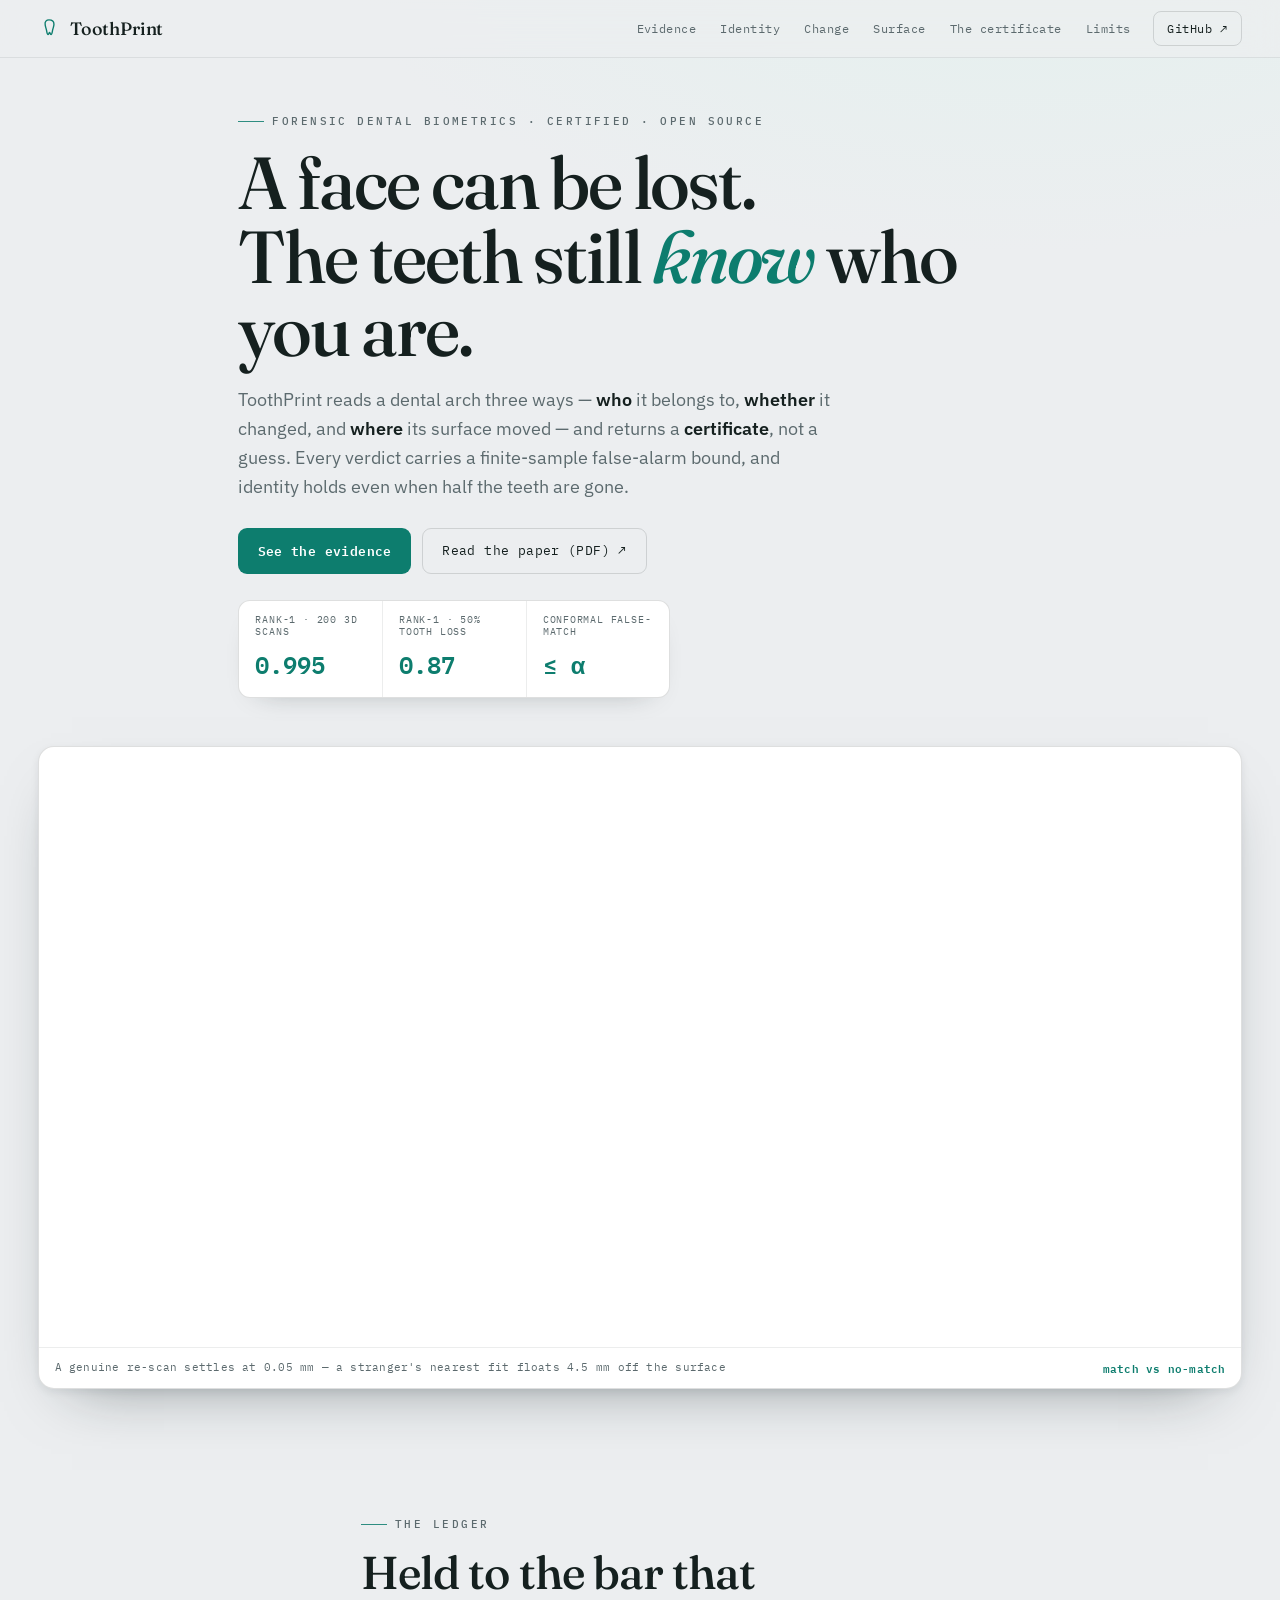
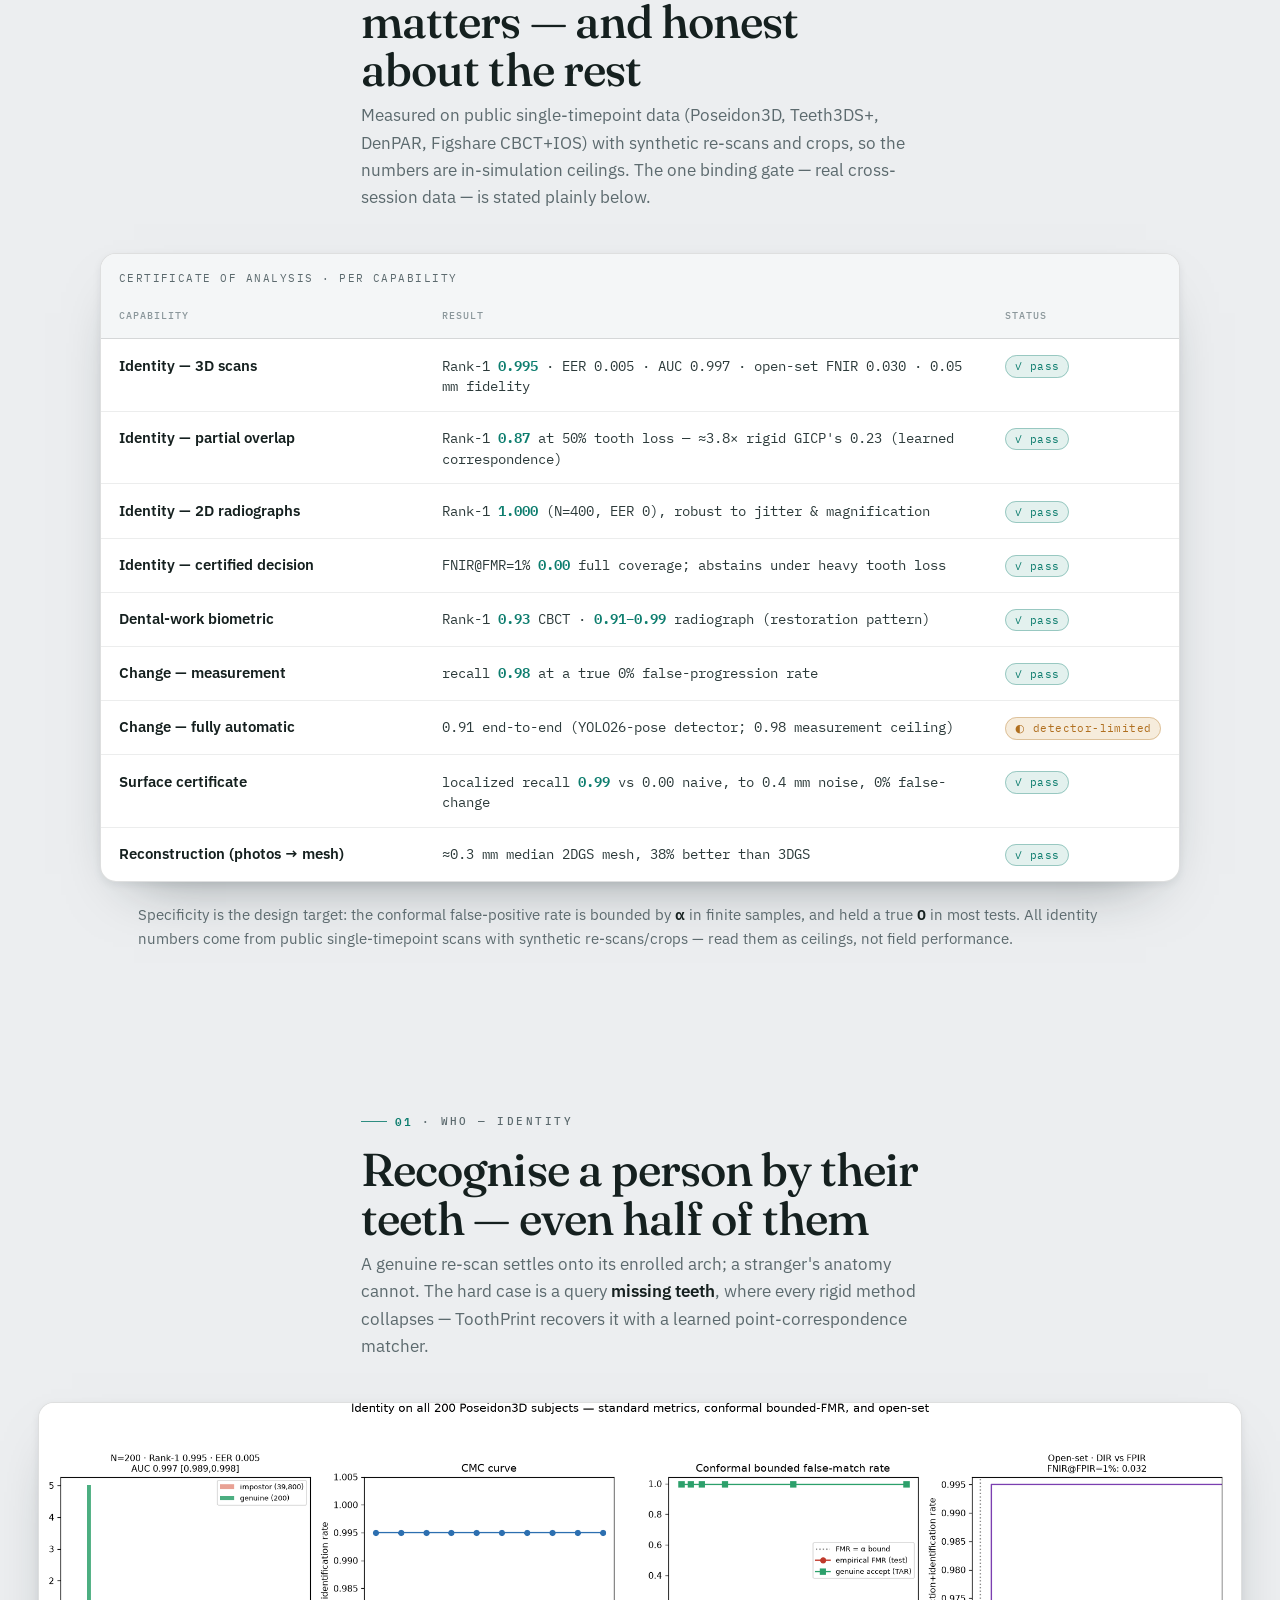
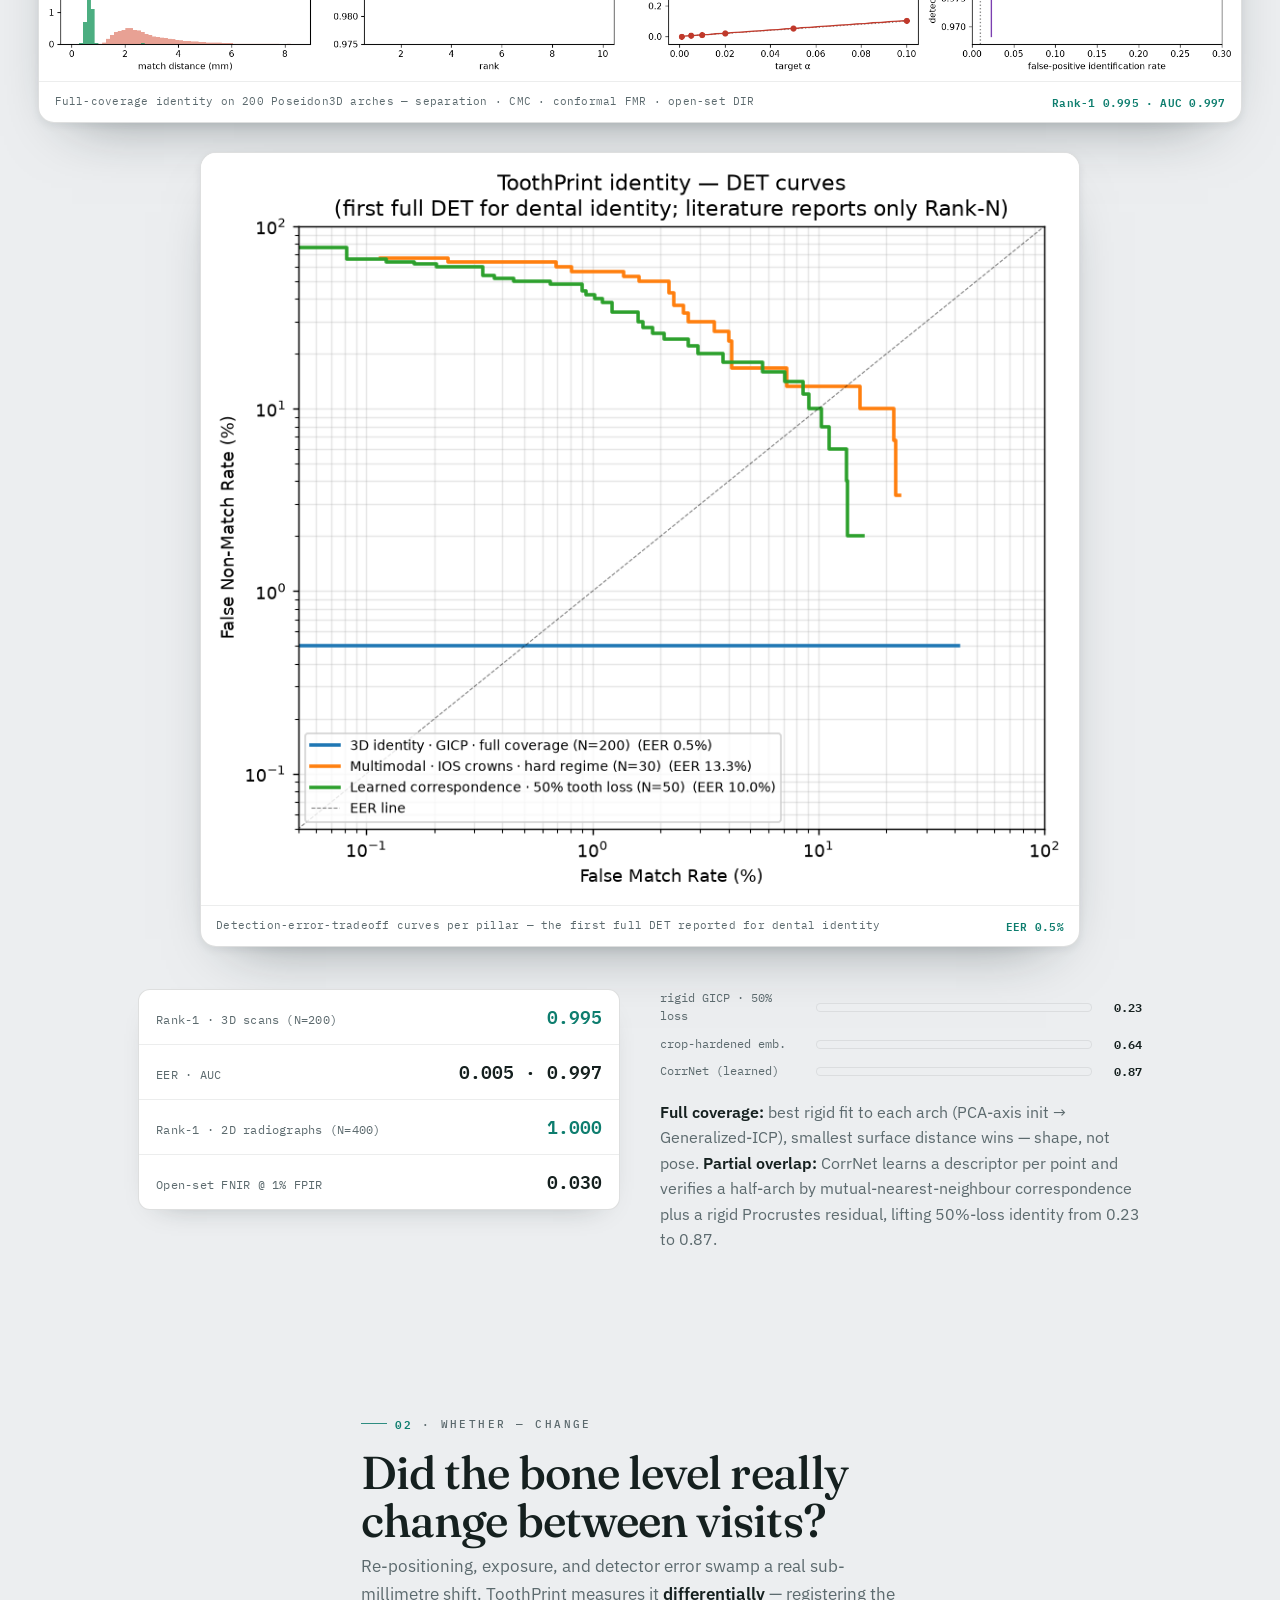
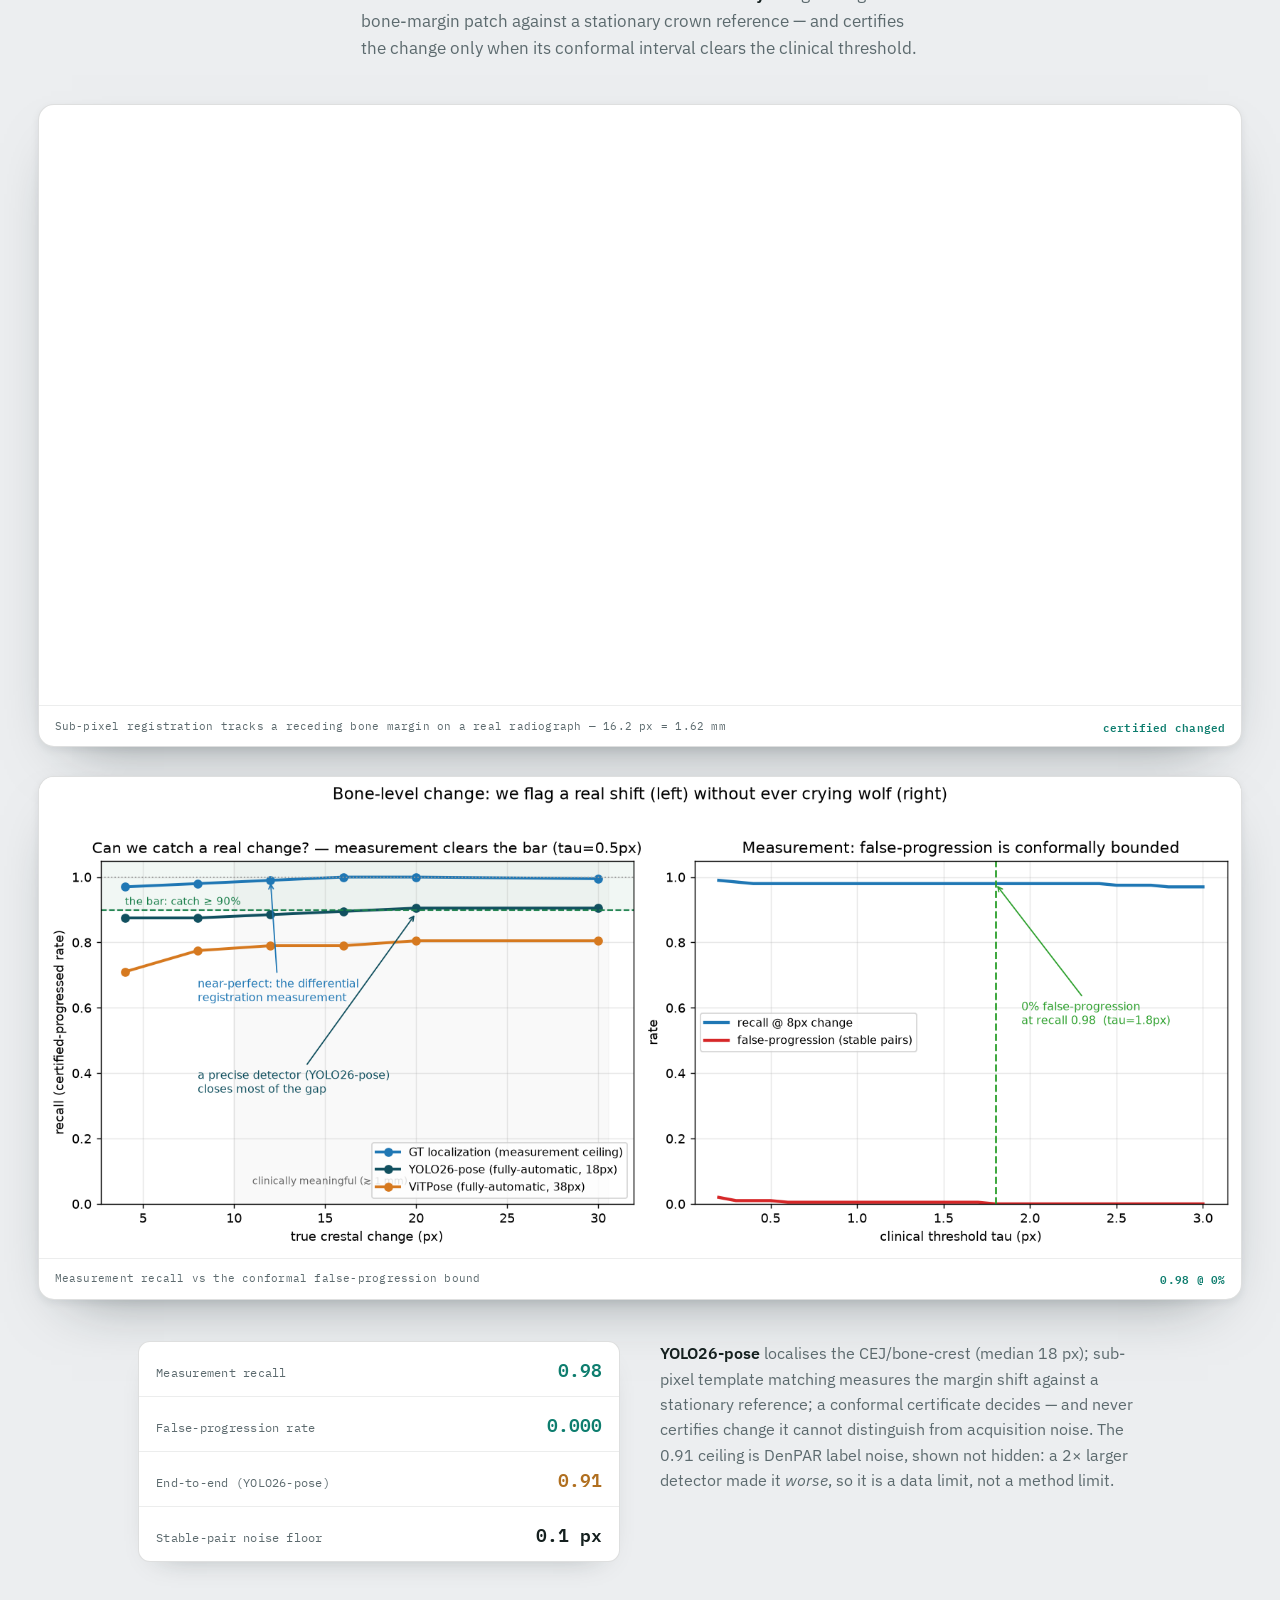
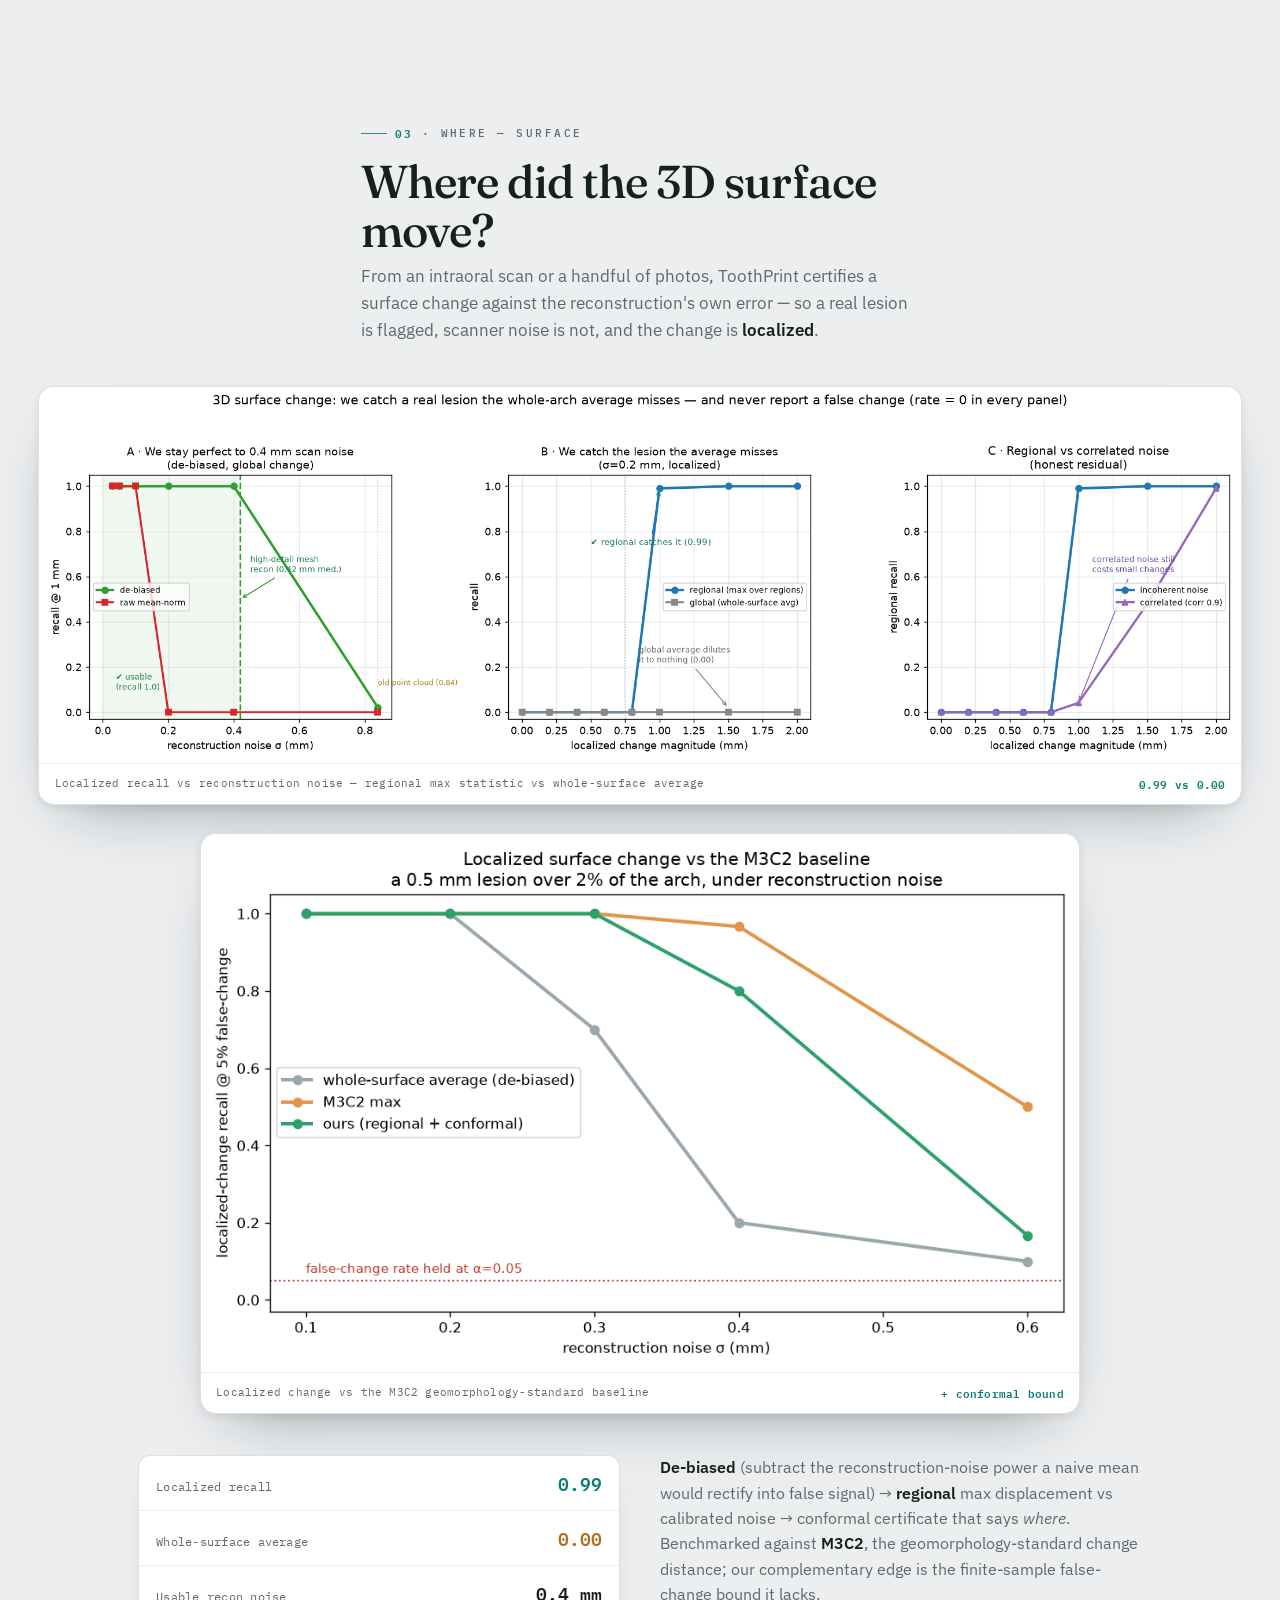
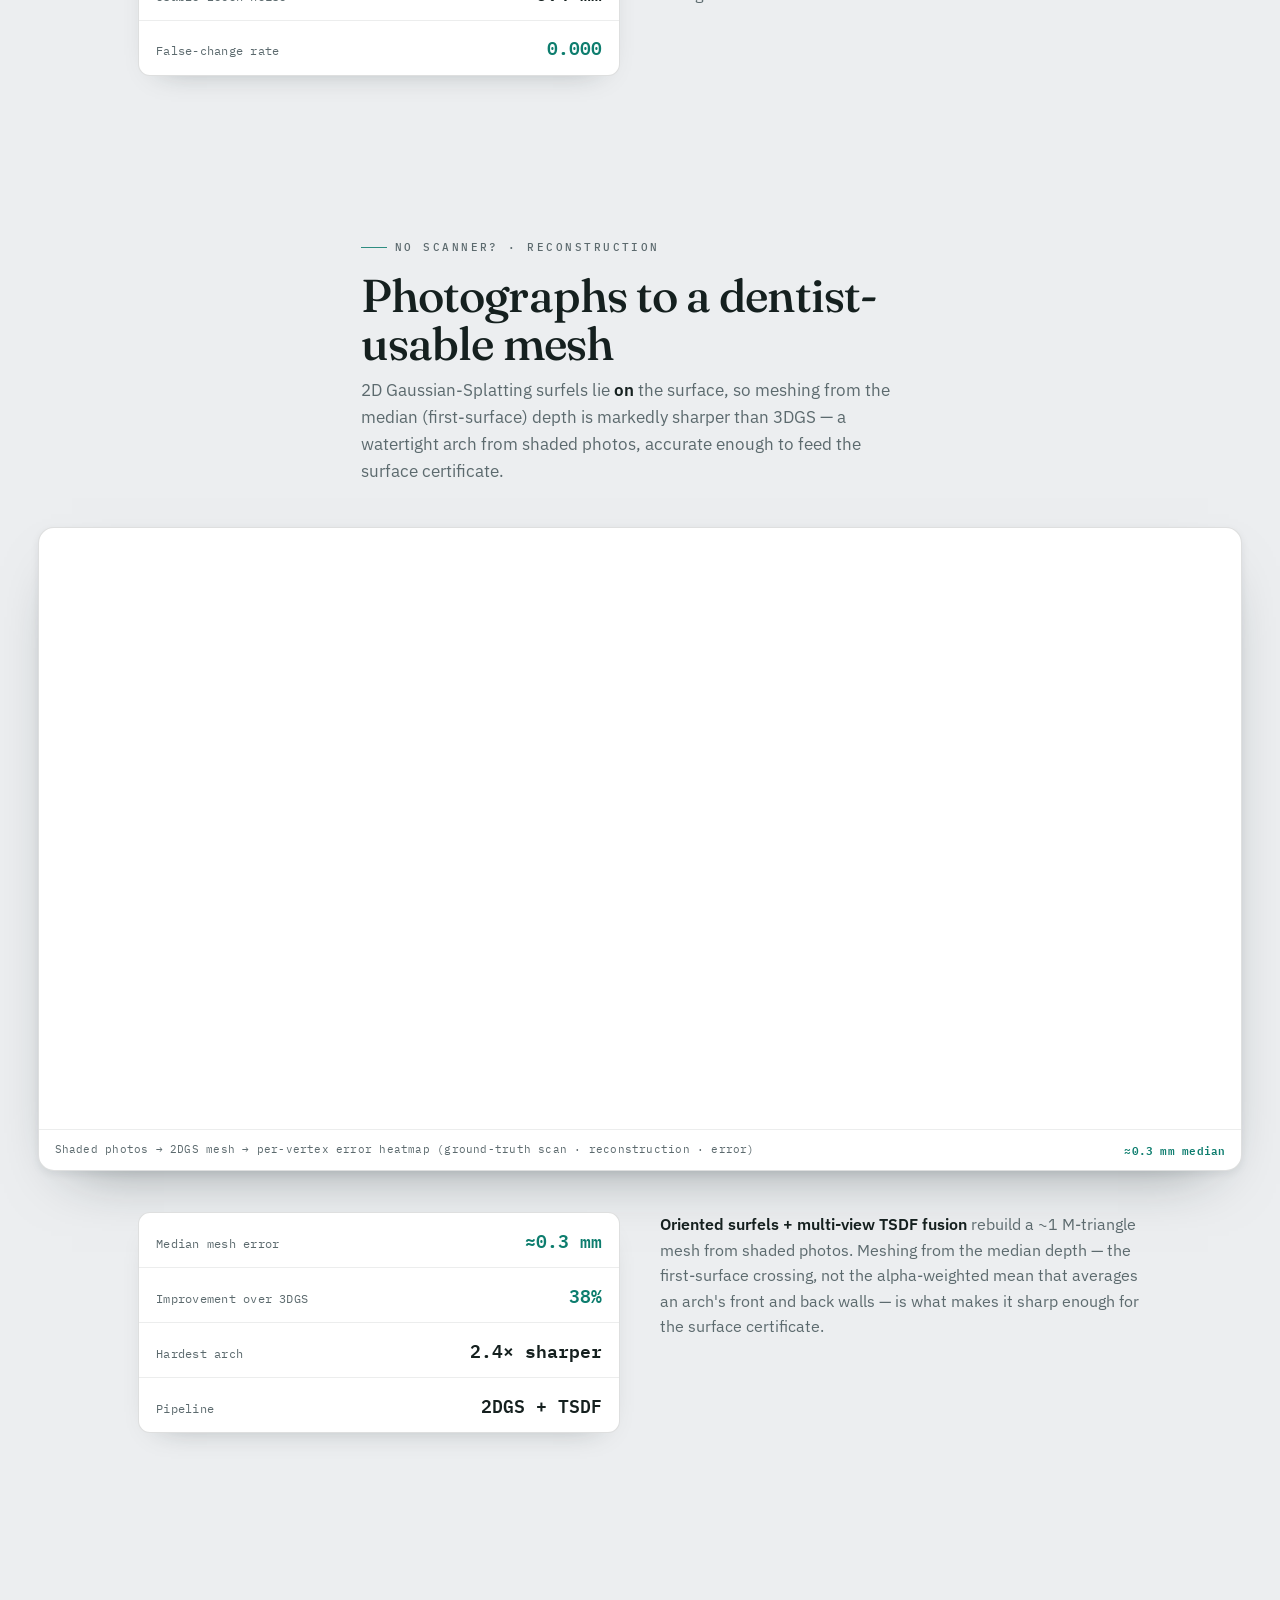
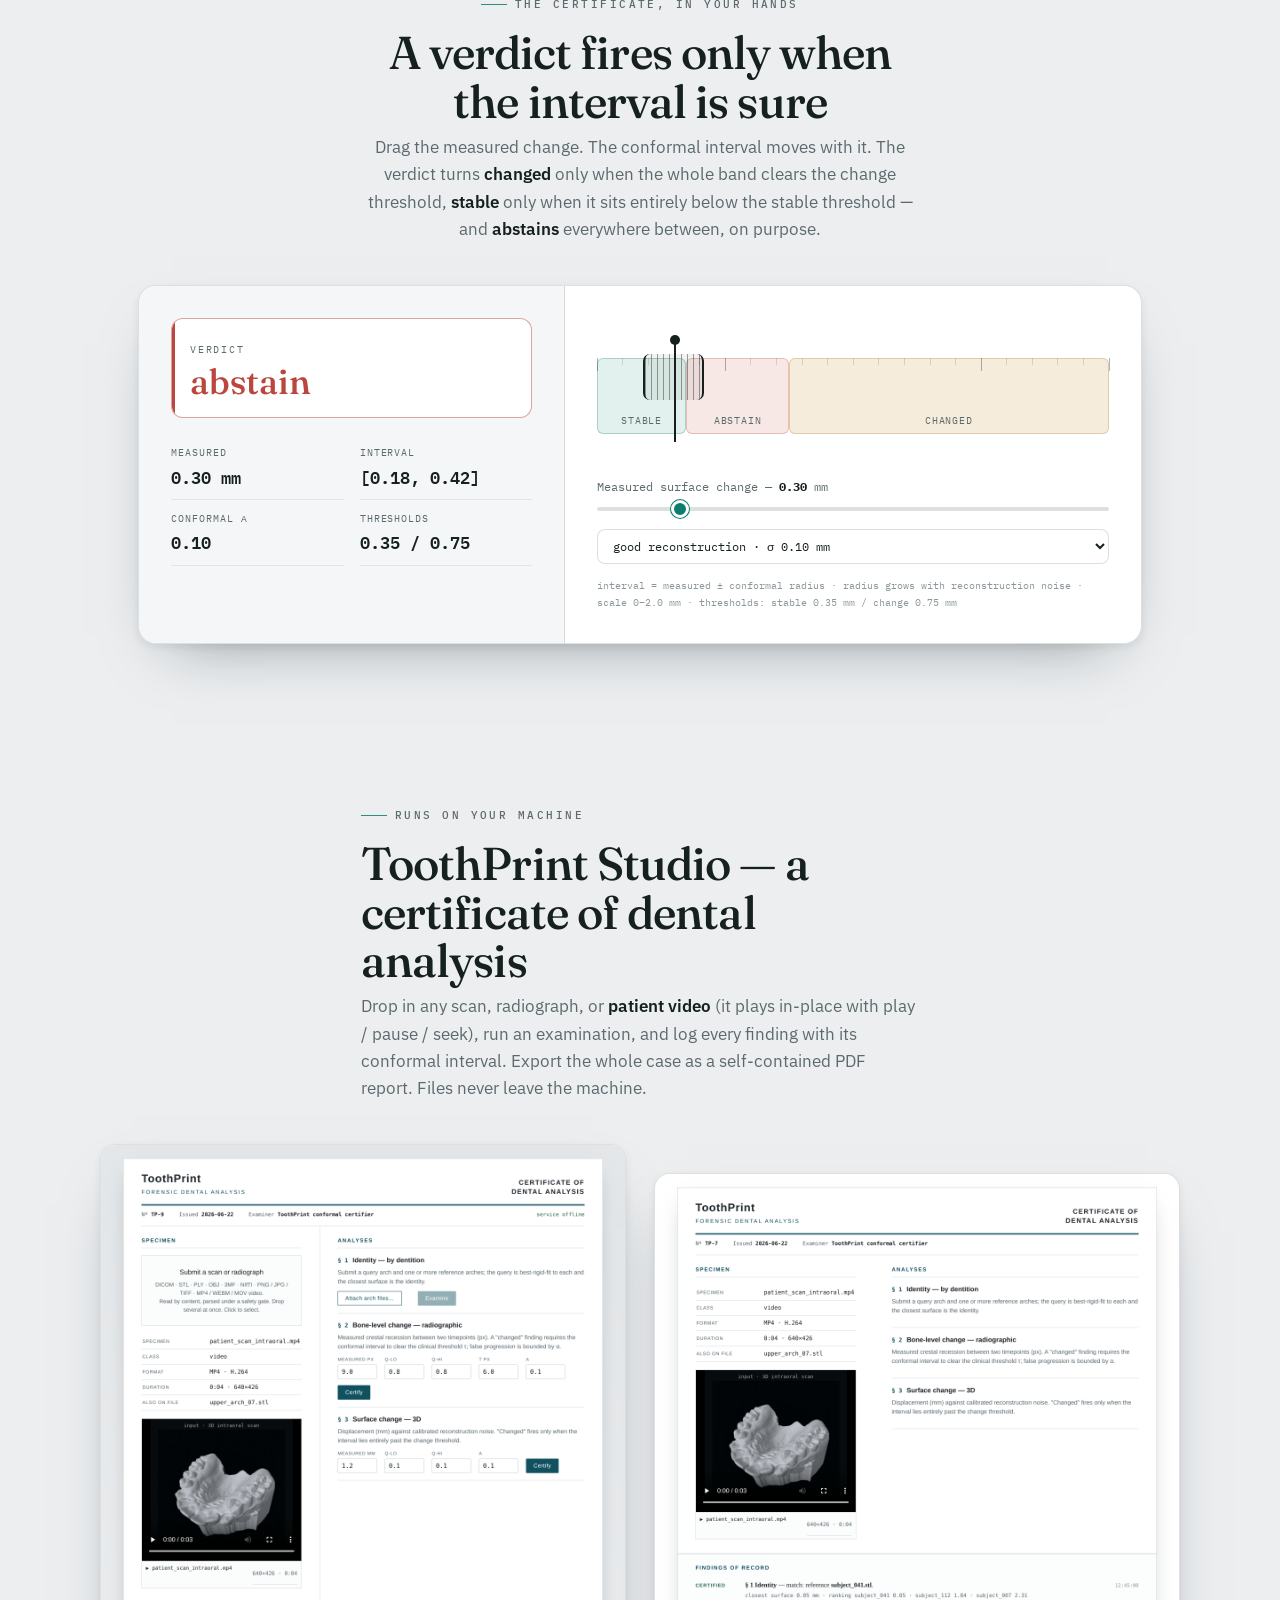
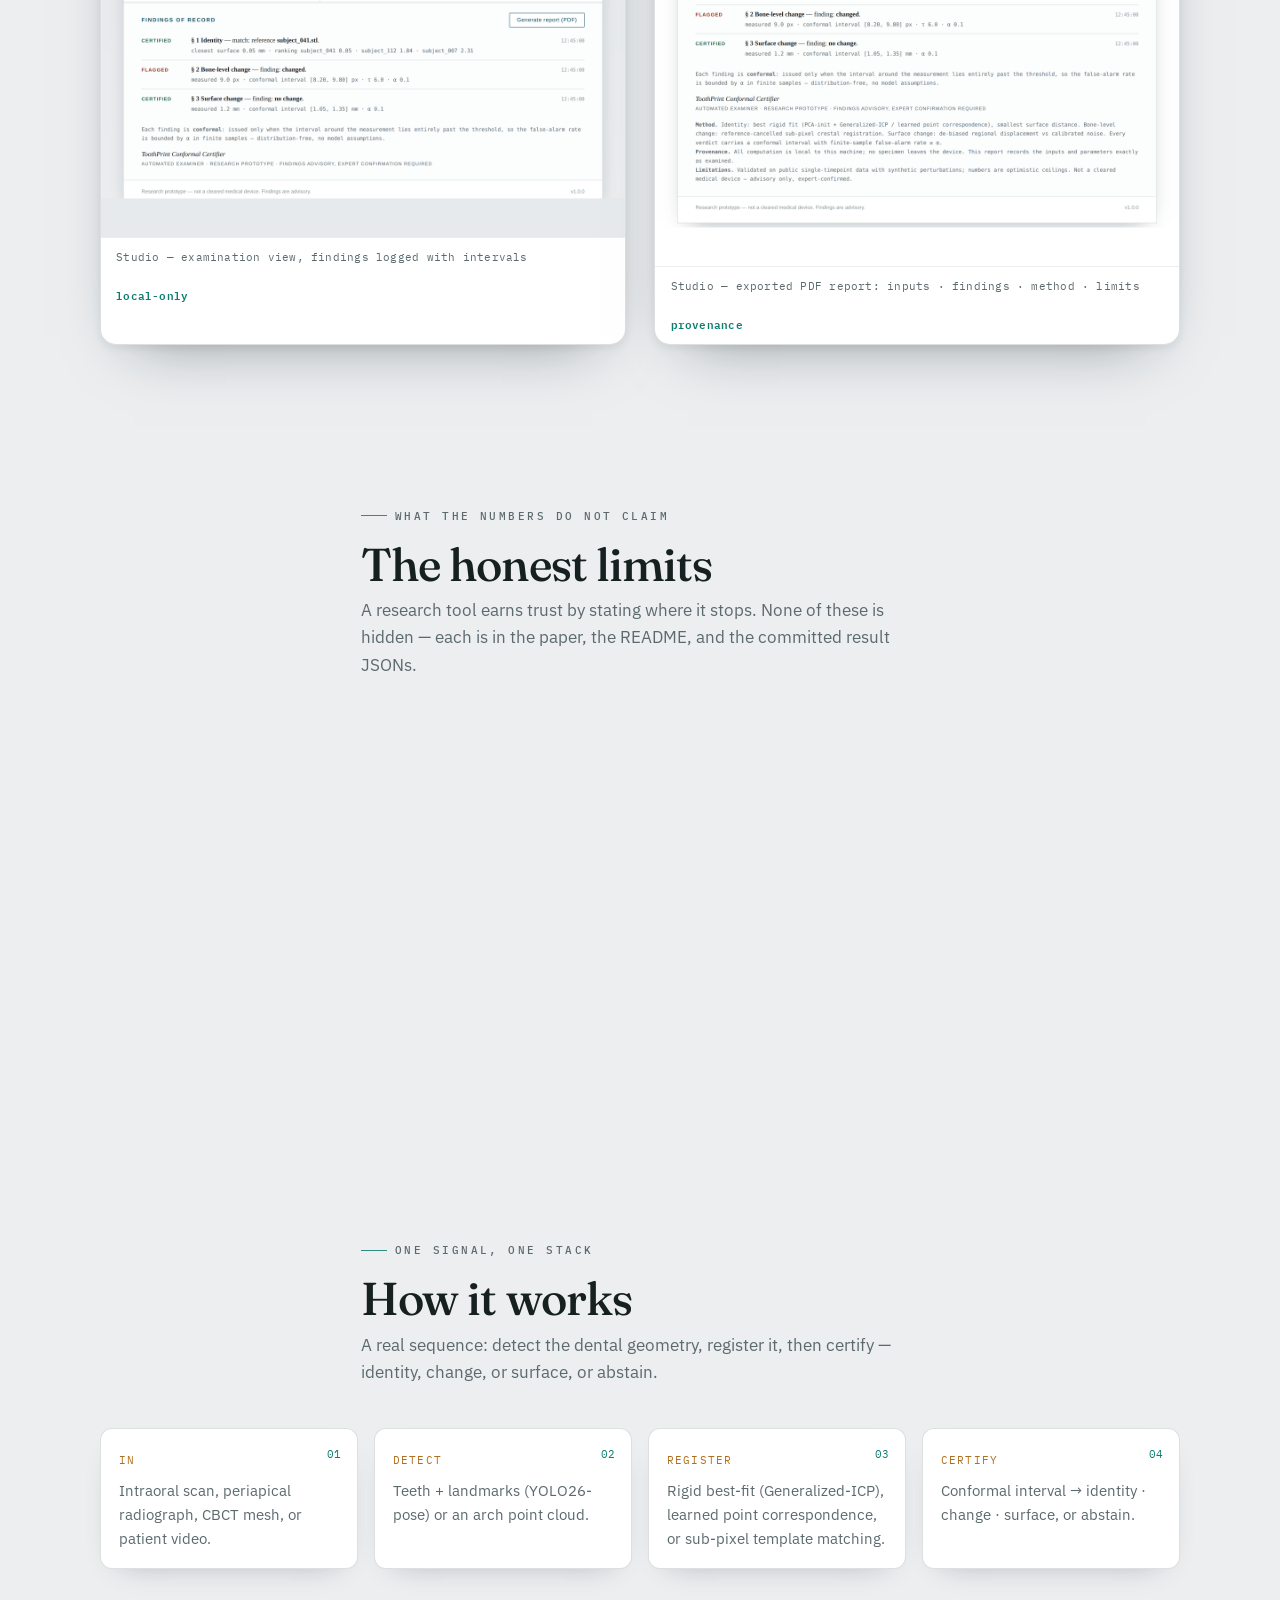
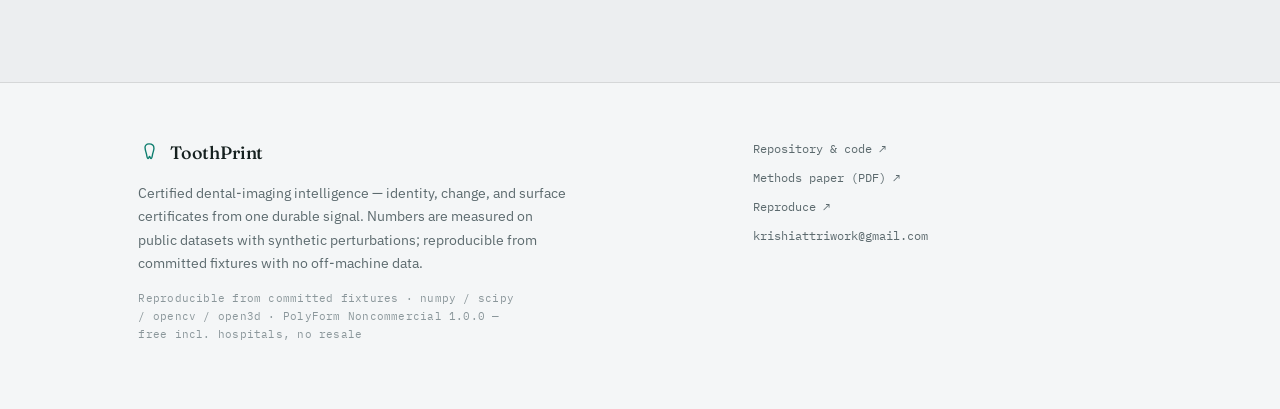
==== commit a8961257: "web: media-forward layout — big exhibits, no AI-slop 'live' badges - videos and figures now run full" ====
--- a/web/index.html
+++ b/web/index.html
@@ -34,203 +34,184 @@
   <main>
     <!-- HERO -->
     <section class="hero">
-      <div class="hero-grid">
-        <div>
-          <p class="eyebrow">Forensic dental biometrics · certified · open source</p>
-          <h1>A face can be lost.<br>The teeth still <span class="em">know</span> who you are.</h1>
-          <p class="lede">ToothPrint reads a dental arch three ways — <strong>who</strong> it belongs to, <strong>whether</strong> it changed, and <strong>where</strong> its surface moved — and returns a <strong>certificate</strong>, not a guess. Every verdict carries a finite-sample false-alarm bound, and identity holds even when half the teeth are gone.</p>
-          <div class="hero-cta">
-            <a class="btn btn-solid" href="#evidence">See the evidence</a>
-            <a class="btn btn-line" href="https://github.com/Archerkattri/toothprint/blob/main/paper/paper.pdf">Read the paper (PDF) ↗</a>
-          </div>
-          <dl class="stats">
-            <div><dt>Rank-1 · 200 3D scans</dt><dd>0.995</dd></div>
-            <div><dt>Rank-1 · 50% tooth loss</dt><dd>0.87</dd></div>
-            <div><dt>Conformal false-match</dt><dd>≤ α</dd></div>
-          </dl>
-        </div>
-        <figure class="hero-fig">
-          <span class="glow" aria-hidden="true"></span>
-          <div class="lightbox">
-            <span class="lb-tag"><span class="led"></span> Genuine vs impostor · live</span>
-            <video src="assets/identity_match.mp4" autoplay muted loop playsinline aria-label="A genuine re-scan settles onto the enrolled arch at 0.05 mm; a stranger's best fit floats 4.5 mm off the surface."></video>
-          </div>
+      <div class="wrap">
+        <p class="eyebrow">Forensic dental biometrics · certified · open source</p>
+        <h1>A face can be lost.<br>The teeth still <span class="em">know</span> who you are.</h1>
+        <p class="lede">ToothPrint reads a dental arch three ways — <strong>who</strong> it belongs to, <strong>whether</strong> it changed, and <strong>where</strong> its surface moved — and returns a <strong>certificate</strong>, not a guess. Every verdict carries a finite-sample false-alarm bound, and identity holds even when half the teeth are gone.</p>
+        <div class="hero-cta">
+          <a class="btn btn-solid" href="#evidence">See the evidence</a>
+          <a class="btn btn-line" href="https://github.com/Archerkattri/toothprint/blob/main/paper/paper.pdf">Read the paper (PDF) ↗</a>
+        </div>
+        <dl class="stats">
+          <div><dt>Rank-1 · 200 3D scans</dt><dd>0.995</dd></div>
+          <div><dt>Rank-1 · 50% tooth loss</dt><dd>0.87</dd></div>
+          <div><dt>Conformal false-match</dt><dd>≤ α</dd></div>
+        </dl>
+      </div>
+      <div class="mwrap hero-media">
+        <figure class="exhibit reveal">
+          <video src="assets/identity_match.mp4" autoplay muted loop playsinline aria-label="A genuine re-scan settles onto the enrolled arch at 0.05 mm; a stranger's best fit floats 4.5 mm off the surface."></video>
+          <figcaption><span>A genuine re-scan settles at 0.05 mm — a stranger's nearest fit floats 4.5 mm off the surface</span><b>match vs no-match</b></figcaption>
         </figure>
       </div>
     </section>
 
     <!-- RESULTS LEDGER -->
     <section id="evidence">
-      <div class="wrap">
-        <div class="head">
-          <p class="eyebrow">The ledger</p>
-          <h2 class="h2">Held to the bar that matters — and honest about the rest</h2>
-          <p class="lede">Measured on public single-timepoint data (Poseidon3D, Teeth3DS+, DenPAR, Figshare CBCT+IOS) with synthetic re-scans and crops, so the numbers are in-simulation ceilings. The one binding gate — real cross-session data — is stated plainly below.</p>
-        </div>
-        <div class="ledger-wrap">
-          <table class="ledger">
-            <caption>Certificate of analysis · per capability</caption>
-            <thead><tr><th>Capability</th><th>Result</th><th>Status</th></tr></thead>
-            <tbody>
-              <tr><td class="cap">Identity — 3D scans</td><td class="val">Rank-1 <b>0.995</b> · EER 0.005 · AUC 0.997 · open-set FNIR 0.030 · 0.05 mm fidelity</td><td><span class="chip pass">✓ pass</span></td></tr>
-              <tr><td class="cap">Identity — partial overlap</td><td class="val">Rank-1 <b>0.87</b> at 50% tooth loss — ≈3.8× rigid GICP's 0.23 (learned correspondence)</td><td><span class="chip pass">✓ pass</span></td></tr>
-              <tr><td class="cap">Identity — 2D radiographs</td><td class="val">Rank-1 <b>1.000</b> (N=400, EER 0), robust to jitter &amp; magnification</td><td><span class="chip pass">✓ pass</span></td></tr>
-              <tr><td class="cap">Identity — certified decision</td><td class="val">FNIR@FMR=1% <b>0.00</b> full coverage; abstains under heavy tooth loss</td><td><span class="chip pass">✓ pass</span></td></tr>
-              <tr><td class="cap">Dental-work biometric</td><td class="val">Rank-1 <b>0.93</b> CBCT · <b>0.91–0.99</b> radiograph (restoration pattern)</td><td><span class="chip pass">✓ pass</span></td></tr>
-              <tr><td class="cap">Change — measurement</td><td class="val">recall <b>0.98</b> at a true 0% false-progression rate</td><td><span class="chip pass">✓ pass</span></td></tr>
-              <tr><td class="cap">Change — fully automatic</td><td class="val">0.91 end-to-end (YOLO26-pose detector; 0.98 measurement ceiling)</td><td><span class="chip work">◐ detector-limited</span></td></tr>
-              <tr><td class="cap">Surface certificate</td><td class="val">localized recall <b>0.99</b> vs 0.00 naive, to 0.4 mm noise, 0% false-change</td><td><span class="chip pass">✓ pass</span></td></tr>
-              <tr><td class="cap">Reconstruction (photos → mesh)</td><td class="val">≈0.3 mm median 2DGS mesh, 38% better than 3DGS</td><td><span class="chip pass">✓ pass</span></td></tr>
-            </tbody>
-          </table>
-        </div>
-        <p class="ledger-note">Specificity is the design target: the conformal false-positive rate is bounded by <em>α</em> in finite samples, and held a true <em>0</em> in most tests. All identity numbers come from public single-timepoint scans with synthetic re-scans/crops — read them as ceilings, not field performance.</p>
-      </div>
+      <div class="head">
+        <p class="eyebrow">The ledger</p>
+        <h2 class="h2">Held to the bar that matters — and honest about the rest</h2>
+        <p class="lede">Measured on public single-timepoint data (Poseidon3D, Teeth3DS+, DenPAR, Figshare CBCT+IOS) with synthetic re-scans and crops, so the numbers are in-simulation ceilings. The one binding gate — real cross-session data — is stated plainly below.</p>
+      </div>
+      <div class="ledger-wrap">
+        <table class="ledger">
+          <caption>Certificate of analysis · per capability</caption>
+          <thead><tr><th>Capability</th><th>Result</th><th>Status</th></tr></thead>
+          <tbody>
+            <tr><td class="cap">Identity — 3D scans</td><td class="val">Rank-1 <b>0.995</b> · EER 0.005 · AUC 0.997 · open-set FNIR 0.030 · 0.05 mm fidelity</td><td><span class="chip pass">✓ pass</span></td></tr>
+            <tr><td class="cap">Identity — partial overlap</td><td class="val">Rank-1 <b>0.87</b> at 50% tooth loss — ≈3.8× rigid GICP's 0.23 (learned correspondence)</td><td><span class="chip pass">✓ pass</span></td></tr>
+            <tr><td class="cap">Identity — 2D radiographs</td><td class="val">Rank-1 <b>1.000</b> (N=400, EER 0), robust to jitter &amp; magnification</td><td><span class="chip pass">✓ pass</span></td></tr>
+            <tr><td class="cap">Identity — certified decision</td><td class="val">FNIR@FMR=1% <b>0.00</b> full coverage; abstains under heavy tooth loss</td><td><span class="chip pass">✓ pass</span></td></tr>
+            <tr><td class="cap">Dental-work biometric</td><td class="val">Rank-1 <b>0.93</b> CBCT · <b>0.91–0.99</b> radiograph (restoration pattern)</td><td><span class="chip pass">✓ pass</span></td></tr>
+            <tr><td class="cap">Change — measurement</td><td class="val">recall <b>0.98</b> at a true 0% false-progression rate</td><td><span class="chip pass">✓ pass</span></td></tr>
+            <tr><td class="cap">Change — fully automatic</td><td class="val">0.91 end-to-end (YOLO26-pose detector; 0.98 measurement ceiling)</td><td><span class="chip work">◐ detector-limited</span></td></tr>
+            <tr><td class="cap">Surface certificate</td><td class="val">localized recall <b>0.99</b> vs 0.00 naive, to 0.4 mm noise, 0% false-change</td><td><span class="chip pass">✓ pass</span></td></tr>
+            <tr><td class="cap">Reconstruction (photos → mesh)</td><td class="val">≈0.3 mm median 2DGS mesh, 38% better than 3DGS</td><td><span class="chip pass">✓ pass</span></td></tr>
+          </tbody>
+        </table>
+      </div>
+      <p class="ledger-note">Specificity is the design target: the conformal false-positive rate is bounded by <em>α</em> in finite samples, and held a true <em>0</em> in most tests. All identity numbers come from public single-timepoint scans with synthetic re-scans/crops — read them as ceilings, not field performance.</p>
     </section>
 
     <!-- 01 · WHO -->
     <section id="identity">
-      <div class="wrap">
-        <div class="head">
-          <p class="eyebrow"><span class="idx">01</span> · Who — identity</p>
-          <h2 class="h2">Recognise a person by their teeth — even half of them</h2>
-          <p class="lede">A genuine re-scan settles onto its enrolled arch; a stranger's anatomy cannot. The hard case is a query <em>missing teeth</em>, where every rigid method collapses — ToothPrint recovers it with a learned point-correspondence matcher.</p>
-        </div>
-        <div class="reading">
-          <div>
-            <div class="readout">
-              <div class="row"><span class="k">Rank-1 · 3D scans (N=200)</span><span class="v good">0.995</span></div>
-              <div class="row"><span class="k">EER · AUC</span><span class="v">0.005 · 0.997</span></div>
-              <div class="row"><span class="k">Rank-1 · 2D radiographs (N=400)</span><span class="v good">1.000</span></div>
-              <div class="row"><span class="k">Open-set FNIR @ 1% FPIR</span><span class="v">0.030</span></div>
-            </div>
-            <div class="bars" aria-hidden="true">
-              <div class="bar"><span>rigid GICP · 50% loss</span><span class="track"><span class="fill lo" style="width:23%"></span></span><span class="n">0.23</span></div>
-              <div class="bar"><span>crop-hardened emb.</span><span class="track"><span class="fill lo" style="width:64%"></span></span><span class="n">0.64</span></div>
-              <div class="bar"><span>CorrNet (learned)</span><span class="track"><span class="fill hi" style="width:87%"></span></span><span class="n">0.87</span></div>
-            </div>
-            <p class="how"><b>Full coverage:</b> best rigid fit to each arch (PCA-axis init → Generalized-ICP), smallest surface distance wins — shape, not pose. <b>Partial overlap:</b> CorrNet learns a descriptor per point (InfoNCE on crop correspondences); a half-arch is matched point-to-point and verified by a rigid Procrustes residual, lifting 50%-loss identity from 0.23 to 0.87.</p>
+      <div class="head">
+        <p class="eyebrow"><span class="idx">01</span> · Who — identity</p>
+        <h2 class="h2">Recognise a person by their teeth — even half of them</h2>
+        <p class="lede">A genuine re-scan settles onto its enrolled arch; a stranger's anatomy cannot. The hard case is a query <em>missing teeth</em>, where every rigid method collapses — ToothPrint recovers it with a learned point-correspondence matcher.</p>
+      </div>
+      <div class="mwrap">
+        <figure class="exhibit reveal">
+          <img src="assets/identity_metrics.png" loading="lazy" alt="Score separation, CMC, conformal false-match tracking, and open-set decision behaviour across 200 Poseidon3D arches." />
+          <figcaption><span>Full-coverage identity on 200 Poseidon3D arches — separation · CMC · conformal FMR · open-set DIR</span><b>Rank-1 0.995 · AUC 0.997</b></figcaption>
+        </figure>
+        <figure class="exhibit mid reveal">
+          <img src="assets/det_curves.png" loading="lazy" alt="Detection-error-tradeoff curves per identity pillar — the first full DET curves reported for dental identity." />
+          <figcaption><span>Detection-error-tradeoff curves per pillar — the first full DET reported for dental identity</span><b>EER 0.5%</b></figcaption>
+        </figure>
+      </div>
+      <div class="readrow">
+        <div class="readout">
+          <div class="row"><span class="k">Rank-1 · 3D scans (N=200)</span><span class="v good">0.995</span></div>
+          <div class="row"><span class="k">EER · AUC</span><span class="v">0.005 · 0.997</span></div>
+          <div class="row"><span class="k">Rank-1 · 2D radiographs (N=400)</span><span class="v good">1.000</span></div>
+          <div class="row"><span class="k">Open-set FNIR @ 1% FPIR</span><span class="v">0.030</span></div>
+        </div>
+        <div>
+          <div class="bars" aria-hidden="true">
+            <div class="bar"><span>rigid GICP · 50% loss</span><span class="track"><span class="fill lo" style="width:23%"></span></span><span class="n">0.23</span></div>
+            <div class="bar"><span>crop-hardened emb.</span><span class="track"><span class="fill lo" style="width:64%"></span></span><span class="n">0.64</span></div>
+            <div class="bar"><span>CorrNet (learned)</span><span class="track"><span class="fill hi" style="width:87%"></span></span><span class="n">0.87</span></div>
           </div>
-          <div class="col-fig">
-            <figure class="sheet reveal">
-              <img src="assets/det_curves.png" loading="lazy" alt="Detection-error-tradeoff curves per identity pillar — the first full DET curves reported for dental identity." />
-              <figcaption class="sheet-tag"><span>Exhibit · DET curves (first for dental ID)</span><b>EER 0.5%</b></figcaption>
-            </figure>
-          </div>
-        </div>
-        <div class="figband">
-          <figure class="sheet reveal">
-            <img src="assets/identity_metrics.png" loading="lazy" alt="Score separation, CMC, conformal false-match tracking, and open-set decision behaviour across 200 Poseidon3D arches." />
-            <figcaption class="sheet-tag"><span>Exhibit · full-coverage identity metrics · N=200 Poseidon3D</span><b>Rank-1 0.995 · AUC 0.997</b></figcaption>
-          </figure>
+          <p class="how"><b>Full coverage:</b> best rigid fit to each arch (PCA-axis init → Generalized-ICP), smallest surface distance wins — shape, not pose. <b>Partial overlap:</b> CorrNet learns a descriptor per point and verifies a half-arch by mutual-nearest-neighbour correspondence plus a rigid Procrustes residual, lifting 50%-loss identity from 0.23 to 0.87.</p>
         </div>
       </div>
     </section>
 
     <!-- 02 · WHETHER -->
     <section id="change">
-      <div class="wrap">
-        <div class="head">
-          <p class="eyebrow"><span class="idx">02</span> · Whether — change</p>
-          <h2 class="h2">Did the bone level really change between visits?</h2>
-          <p class="lede">Re-positioning, exposure, and detector error swamp a real sub-millimetre shift. ToothPrint measures it <em>differentially</em> — registering the bone-margin patch against a stationary crown reference — and certifies the change only when its conformal interval clears the clinical threshold.</p>
-        </div>
-        <div class="reading flip">
-          <div>
-            <div class="readout">
-              <div class="row"><span class="k">Measurement recall</span><span class="v good">0.98</span></div>
-              <div class="row"><span class="k">False-progression rate</span><span class="v good">0.000</span></div>
-              <div class="row"><span class="k">End-to-end (YOLO26-pose)</span><span class="v warn">0.91</span></div>
-              <div class="row"><span class="k">Stable-pair noise floor</span><span class="v">0.1 px</span></div>
-            </div>
-            <p class="how"><b>YOLO26-pose</b> localises the CEJ/bone-crest (median 18 px); sub-pixel template matching measures the margin shift against a stationary reference; a conformal certificate decides — and never certifies change it cannot distinguish from acquisition noise. The 0.91 ceiling is DenPAR label noise, shown not hidden: a 2× larger detector made it <em>worse</em>.</p>
-          </div>
-          <div class="col-fig">
-            <figure class="lightbox reveal">
-              <span class="lb-tag"><span class="led"></span> Sub-pixel margin tracking · live</span>
-              <video src="assets/change_measurement.mp4" autoplay muted loop playsinline aria-label="On a real radiograph the bone crest recedes; sub-pixel registration measures 16.2 px = 1.62 mm and flips to CHANGED only past the clinical threshold."></video>
-            </figure>
-          </div>
-        </div>
-        <div class="figband">
-          <figure class="sheet reveal">
-            <img src="assets/change_certificate_v2.png" loading="lazy" alt="Measurement recall versus the conformal false-progression bound; the fully-automatic pipeline is detector-limited." />
-            <figcaption class="sheet-tag"><span>Exhibit · recall vs false-progression bound</span><b>0.98 @ 0%</b></figcaption>
-          </figure>
+      <div class="head">
+        <p class="eyebrow"><span class="idx">02</span> · Whether — change</p>
+        <h2 class="h2">Did the bone level really change between visits?</h2>
+        <p class="lede">Re-positioning, exposure, and detector error swamp a real sub-millimetre shift. ToothPrint measures it <em>differentially</em> — registering the bone-margin patch against a stationary crown reference — and certifies the change only when its conformal interval clears the clinical threshold.</p>
+      </div>
+      <div class="mwrap">
+        <figure class="exhibit reveal">
+          <video src="assets/change_measurement.mp4" autoplay muted loop playsinline aria-label="On a real radiograph the bone crest recedes; sub-pixel registration measures 16.2 px = 1.62 mm and flips to CHANGED only past the clinical threshold."></video>
+          <figcaption><span>Sub-pixel registration tracks a receding bone margin on a real radiograph — 16.2 px = 1.62 mm</span><b>certified changed</b></figcaption>
+        </figure>
+        <figure class="exhibit reveal">
+          <img src="assets/change_certificate_v2.png" loading="lazy" alt="Measurement recall versus the conformal false-progression bound; the fully-automatic pipeline is detector-limited." />
+          <figcaption><span>Measurement recall vs the conformal false-progression bound</span><b>0.98 @ 0%</b></figcaption>
+        </figure>
+      </div>
+      <div class="readrow">
+        <div class="readout">
+          <div class="row"><span class="k">Measurement recall</span><span class="v good">0.98</span></div>
+          <div class="row"><span class="k">False-progression rate</span><span class="v good">0.000</span></div>
+          <div class="row"><span class="k">End-to-end (YOLO26-pose)</span><span class="v warn">0.91</span></div>
+          <div class="row"><span class="k">Stable-pair noise floor</span><span class="v">0.1 px</span></div>
+        </div>
+        <div>
+          <p class="how"><b>YOLO26-pose</b> localises the CEJ/bone-crest (median 18 px); sub-pixel template matching measures the margin shift against a stationary reference; a conformal certificate decides — and never certifies change it cannot distinguish from acquisition noise. The 0.91 ceiling is DenPAR label noise, shown not hidden: a 2× larger detector made it <em>worse</em>, so it is a data limit, not a method limit.</p>
         </div>
       </div>
     </section>
 
     <!-- 03 · WHERE -->
     <section id="surface">
-      <div class="wrap">
-        <div class="head">
-          <p class="eyebrow"><span class="idx">03</span> · Where — surface</p>
-          <h2 class="h2">Where did the 3D surface move?</h2>
-          <p class="lede">From an intraoral scan or a handful of photos, ToothPrint certifies a surface change against the reconstruction's own error — so a real lesion is flagged, scanner noise is not, and the change is <em>localized</em>.</p>
-        </div>
-        <div class="reading">
-          <div>
-            <div class="readout">
-              <div class="row"><span class="k">Localized recall</span><span class="v good">0.99</span></div>
-              <div class="row"><span class="k">Whole-surface average</span><span class="v warn">0.00</span></div>
-              <div class="row"><span class="k">Usable recon noise</span><span class="v">0.4 mm</span></div>
-              <div class="row"><span class="k">False-change rate</span><span class="v good">0.000</span></div>
-            </div>
-            <p class="how"><b>De-biased</b> (subtract the reconstruction-noise power a naive mean would rectify into false signal) → <b>regional</b> max displacement vs calibrated noise → conformal certificate that says <em>where</em>. Benchmarked against <b>M3C2</b>, the geomorphology-standard change distance; our complementary edge is the finite-sample false-change bound it lacks.</p>
-          </div>
-          <div class="col-fig">
-            <figure class="sheet reveal">
-              <img src="assets/surface_sota.png" loading="lazy" alt="Localized surface change versus the M3C2 geomorphology-standard baseline." />
-              <figcaption class="sheet-tag"><span>Exhibit · vs M3C2 baseline</span><b>+ conformal bound</b></figcaption>
-            </figure>
-          </div>
-        </div>
-        <div class="figband">
-          <figure class="sheet reveal">
-            <img src="assets/surface_certificate_v2.png" loading="lazy" alt="De-biasing extends usable reconstruction noise to 0.4 mm; a regional max statistic recovers a localized patch change a whole-surface average dilutes to zero, at zero false-change." />
-            <figcaption class="sheet-tag"><span>Exhibit · localized recall vs reconstruction noise</span><b>0.99 regional vs 0.00 global</b></figcaption>
-          </figure>
+      <div class="head">
+        <p class="eyebrow"><span class="idx">03</span> · Where — surface</p>
+        <h2 class="h2">Where did the 3D surface move?</h2>
+        <p class="lede">From an intraoral scan or a handful of photos, ToothPrint certifies a surface change against the reconstruction's own error — so a real lesion is flagged, scanner noise is not, and the change is <em>localized</em>.</p>
+      </div>
+      <div class="mwrap">
+        <figure class="exhibit reveal">
+          <img src="assets/surface_certificate_v2.png" loading="lazy" alt="De-biasing extends usable reconstruction noise to 0.4 mm; a regional max statistic recovers a localized patch change a whole-surface average dilutes to zero, at zero false-change." />
+          <figcaption><span>Localized recall vs reconstruction noise — regional max statistic vs whole-surface average</span><b>0.99 vs 0.00</b></figcaption>
+        </figure>
+        <figure class="exhibit mid reveal">
+          <img src="assets/surface_sota.png" loading="lazy" alt="Localized surface change versus the M3C2 geomorphology-standard baseline." />
+          <figcaption><span>Localized change vs the M3C2 geomorphology-standard baseline</span><b>+ conformal bound</b></figcaption>
+        </figure>
+      </div>
+      <div class="readrow">
+        <div class="readout">
+          <div class="row"><span class="k">Localized recall</span><span class="v good">0.99</span></div>
+          <div class="row"><span class="k">Whole-surface average</span><span class="v warn">0.00</span></div>
+          <div class="row"><span class="k">Usable recon noise</span><span class="v">0.4 mm</span></div>
+          <div class="row"><span class="k">False-change rate</span><span class="v good">0.000</span></div>
+        </div>
+        <div>
+          <p class="how"><b>De-biased</b> (subtract the reconstruction-noise power a naive mean would rectify into false signal) → <b>regional</b> max displacement vs calibrated noise → conformal certificate that says <em>where</em>. Benchmarked against <b>M3C2</b>, the geomorphology-standard change distance; our complementary edge is the finite-sample false-change bound it lacks.</p>
         </div>
       </div>
     </section>
 
     <!-- RECONSTRUCTION -->
     <section id="recon">
-      <div class="wrap">
-        <div class="head">
-          <p class="eyebrow">No scanner? · reconstruction</p>
-          <h2 class="h2">Photographs to a dentist-usable mesh</h2>
-          <p class="lede">2D Gaussian-Splatting surfels lie <em>on</em> the surface, so meshing from the median (first-surface) depth is markedly sharper than 3DGS — a watertight arch from shaded photos, accurate enough to feed the surface certificate.</p>
-        </div>
-        <div class="reading flip">
-          <div>
-            <div class="readout">
-              <div class="row"><span class="k">Median mesh error</span><span class="v good">≈0.3 mm</span></div>
-              <div class="row"><span class="k">Improvement over 3DGS</span><span class="v good">38%</span></div>
-              <div class="row"><span class="k">Hardest arch</span><span class="v">2.4× sharper</span></div>
-              <div class="row"><span class="k">Pipeline</span><span class="v">2DGS + TSDF</span></div>
-            </div>
-            <p class="how"><b>Oriented surfels + multi-view TSDF fusion</b> rebuild a ~1 M-triangle mesh from shaded photos. Meshing from the median depth — the first-surface crossing, not the alpha-weighted mean that averages an arch's front and back walls — is what makes it sharp.</p>
-          </div>
-          <div class="col-fig">
-            <figure class="lightbox reveal">
-              <span class="lb-tag"><span class="led"></span> Scan · mesh · error map</span>
-              <video src="assets/recon_turntable.mp4" autoplay muted loop playsinline aria-label="Turntable comparing the ground-truth scan, the 2D Gaussian-Splatting mesh, and a per-vertex error heatmap."></video>
-            </figure>
-          </div>
+      <div class="head">
+        <p class="eyebrow">No scanner? · reconstruction</p>
+        <h2 class="h2">Photographs to a dentist-usable mesh</h2>
+        <p class="lede">2D Gaussian-Splatting surfels lie <em>on</em> the surface, so meshing from the median (first-surface) depth is markedly sharper than 3DGS — a watertight arch from shaded photos, accurate enough to feed the surface certificate.</p>
+      </div>
+      <div class="mwrap">
+        <figure class="exhibit reveal">
+          <video src="assets/recon_turntable.mp4" autoplay muted loop playsinline aria-label="Turntable comparing the ground-truth scan, the 2D Gaussian-Splatting mesh, and a per-vertex error heatmap."></video>
+          <figcaption><span>Shaded photos → 2DGS mesh → per-vertex error heatmap (ground-truth scan · reconstruction · error)</span><b>≈0.3 mm median</b></figcaption>
+        </figure>
+      </div>
+      <div class="readrow">
+        <div class="readout">
+          <div class="row"><span class="k">Median mesh error</span><span class="v good">≈0.3 mm</span></div>
+          <div class="row"><span class="k">Improvement over 3DGS</span><span class="v good">38%</span></div>
+          <div class="row"><span class="k">Hardest arch</span><span class="v">2.4× sharper</span></div>
+          <div class="row"><span class="k">Pipeline</span><span class="v">2DGS + TSDF</span></div>
+        </div>
+        <div>
+          <p class="how"><b>Oriented surfels + multi-view TSDF fusion</b> rebuild a ~1 M-triangle mesh from shaded photos. Meshing from the median depth — the first-surface crossing, not the alpha-weighted mean that averages an arch's front and back walls — is what makes it sharp enough for the surface certificate.</p>
         </div>
       </div>
     </section>
 
     <!-- THE CERTIFICATE (signature instrument) -->
     <section id="certificate">
+      <div class="head center">
+        <p class="eyebrow">The certificate, in your hands</p>
+        <h2 class="h2">A verdict fires only when the interval is sure</h2>
+        <p class="lede">Drag the measured change. The conformal interval moves with it. The verdict turns <strong>changed</strong> only when the whole band clears the change threshold, <strong>stable</strong> only when it sits entirely below the stable threshold — and <strong>abstains</strong> everywhere between, on purpose.</p>
+      </div>
       <div class="wrap">
-        <div class="head">
-          <p class="eyebrow">The certificate, in your hands</p>
-          <h2 class="h2">A verdict fires only when the interval is sure</h2>
-          <p class="lede">Drag the measured change. The conformal interval moves with it. The verdict turns <strong>changed</strong> only when the whole band clears the change threshold, <strong>stable</strong> only when it sits entirely below the stable threshold — and <strong>abstains</strong> everywhere between, on purpose.</p>
-        </div>
         <div class="instrument reveal">
           <div class="inst-grid">
             <div class="inst-read">
@@ -269,59 +250,53 @@
 
     <!-- STUDIO -->
     <section id="studio">
-      <div class="wrap">
-        <div class="head">
-          <p class="eyebrow">Runs on your machine</p>
-          <h2 class="h2">ToothPrint Studio — a certificate of dental analysis</h2>
-          <p class="lede">Drop in any scan, radiograph, or <em>patient video</em> (it plays in-place with play / pause / seek), run an examination, and log every finding with its conformal interval. Export the whole case as a self-contained PDF report. Files never leave the machine.</p>
-        </div>
-        <div class="studio-grid">
-          <figure class="sheet reveal">
-            <img src="assets/studio.png" loading="lazy" alt="ToothPrint Studio during a live examination: the patient's intraoral video plays in-place, the specimen is recorded, and each finding is logged with its conformal interval." />
-            <figcaption class="sheet-tag"><span>Studio · live examination</span><b>local-only</b></figcaption>
-          </figure>
-          <figure class="sheet reveal">
-            <img src="assets/studio_certificate.png" loading="lazy" alt="The exported ToothPrint PDF report: inputs, every finding, method, provenance, and limitations on one self-contained sheet." />
-            <figcaption class="sheet-tag"><span>Studio · exported PDF report</span><b>provenance + limits</b></figcaption>
-          </figure>
-        </div>
+      <div class="head">
+        <p class="eyebrow">Runs on your machine</p>
+        <h2 class="h2">ToothPrint Studio — a certificate of dental analysis</h2>
+        <p class="lede">Drop in any scan, radiograph, or <em>patient video</em> (it plays in-place with play / pause / seek), run an examination, and log every finding with its conformal interval. Export the whole case as a self-contained PDF report. Files never leave the machine.</p>
+      </div>
+      <div class="studio-grid">
+        <figure class="exhibit reveal">
+          <img src="assets/studio.png" loading="lazy" alt="ToothPrint Studio during an examination: the patient's intraoral video plays in-place, the specimen is recorded, and each finding is logged with its conformal interval." />
+          <figcaption><span>Studio — examination view, findings logged with intervals</span><b>local-only</b></figcaption>
+        </figure>
+        <figure class="exhibit reveal">
+          <img src="assets/studio_certificate.png" loading="lazy" alt="The exported ToothPrint PDF report: inputs, every finding, method, provenance, and limitations on one self-contained sheet." />
+          <figcaption><span>Studio — exported PDF report: inputs · findings · method · limits</span><b>provenance</b></figcaption>
+        </figure>
       </div>
     </section>
 
     <!-- LIMITS -->
     <section id="limits">
-      <div class="wrap">
-        <div class="head">
-          <p class="eyebrow">What the numbers do not claim</p>
-          <h2 class="h2">The honest limits</h2>
-          <p class="lede">A research tool earns trust by stating where it stops. None of these is hidden — each is in the paper, the README, and the committed result JSONs.</p>
-        </div>
-        <div class="limits reveal">
-          <ul>
-            <li><span><b>The binding gate — real cross-session data.</b> Every identity number rests on synthetic re-scans of single-timepoint public data. No code closes this; it needs a real same-patient longitudinal dataset.</span></li>
-            <li><span><b>Open-set rejection collapses under heavy tooth loss.</b> A half-arch fits many gallery arches, so beyond 50% loss the certified decision <em>abstains</em> rather than risk a false accept.</span></li>
-            <li><span><b>The learned matcher carries a cross-dataset gap.</b> CorrNet trained on Poseidon3D drops 0.87 → 0.42 on a different real dataset (Teeth3DS+) — above chance and above rigid GICP, but not full transfer.</span></li>
-            <li><span><b>Change is detector-limited.</b> End-to-end recall caps near 0.91 on DenPAR label noise, short of the 0.98 measurement ceiling.</span></li>
-            <li><span><b>Not a cleared medical device.</b> Findings are advisory and expert-confirmed; the conformal guarantee holds only on the calibrated distribution.</span></li>
-          </ul>
-        </div>
+      <div class="head">
+        <p class="eyebrow">What the numbers do not claim</p>
+        <h2 class="h2">The honest limits</h2>
+        <p class="lede">A research tool earns trust by stating where it stops. None of these is hidden — each is in the paper, the README, and the committed result JSONs.</p>
+      </div>
+      <div class="limits reveal">
+        <ul>
+          <li><span><b>The binding gate — real cross-session data.</b> Every identity number rests on synthetic re-scans of single-timepoint public data. No code closes this; it needs a real same-patient longitudinal dataset.</span></li>
+          <li><span><b>Open-set rejection collapses under heavy tooth loss.</b> A half-arch fits many gallery arches, so beyond 50% loss the certified decision <em>abstains</em> rather than risk a false accept.</span></li>
+          <li><span><b>The learned matcher carries a cross-dataset gap.</b> CorrNet trained on Poseidon3D drops 0.87 → 0.42 on a different real dataset (Teeth3DS+) — above chance and above rigid GICP, but not full transfer.</span></li>
+          <li><span><b>Change is detector-limited.</b> End-to-end recall caps near 0.91 on DenPAR label noise, short of the 0.98 measurement ceiling.</span></li>
+          <li><span><b>Not a cleared medical device.</b> Findings are advisory and expert-confirmed; the conformal guarantee holds only on the calibrated distribution.</span></li>
+        </ul>
       </div>
     </section>
 
     <!-- PIPELINE -->
     <section id="pipeline">
-      <div class="wrap">
-        <div class="head">
-          <p class="eyebrow">One signal, one stack</p>
-          <h2 class="h2">How it works</h2>
-          <p class="lede">A real sequence: detect the dental geometry, register it, then certify — identity, change, or surface, or abstain.</p>
-        </div>
-        <div class="pipe">
-          <div class="pstep"><span class="pk">in</span><p>Intraoral scan, periapical radiograph, CBCT mesh, or patient video.</p></div>
-          <div class="pstep"><span class="pk">detect</span><p>Teeth + landmarks (YOLO26-pose) or an arch point cloud.</p></div>
-          <div class="pstep"><span class="pk">register</span><p>Rigid best-fit (Generalized-ICP), learned point correspondence, or sub-pixel template matching.</p></div>
-          <div class="pstep"><span class="pk">certify</span><p>Conformal interval → identity · change · surface, or abstain.</p></div>
-        </div>
+      <div class="head">
+        <p class="eyebrow">One signal, one stack</p>
+        <h2 class="h2">How it works</h2>
+        <p class="lede">A real sequence: detect the dental geometry, register it, then certify — identity, change, or surface, or abstain.</p>
+      </div>
+      <div class="pipe">
+        <div class="pstep"><span class="pk">in</span><p>Intraoral scan, periapical radiograph, CBCT mesh, or patient video.</p></div>
+        <div class="pstep"><span class="pk">detect</span><p>Teeth + landmarks (YOLO26-pose) or an arch point cloud.</p></div>
+        <div class="pstep"><span class="pk">register</span><p>Rigid best-fit (Generalized-ICP), learned point correspondence, or sub-pixel template matching.</p></div>
+        <div class="pstep"><span class="pk">certify</span><p>Conformal interval → identity · change · surface, or abstain.</p></div>
       </div>
     </section>
   </main>
--- a/web/styles.css
+++ b/web/styles.css
@@ -1,29 +1,21 @@
-/* ToothPrint — clinical imaging-viewer theme (light).
+/* ToothPrint — clinical imaging-viewer theme (light), media-forward.
    Cool off-white canvas, ink text, a precise mono-data instrument feel.
    Type: Fraunces (display) · IBM Plex Sans (body) · IBM Plex Mono (evidence). */
 
 :root{
-  --bg:#eceef0;          /* cool imaging-canvas off-white */
-  --bg-2:#f4f6f7;        /* raised tint */
-  --card:#ffffff;        /* media + panel surface */
-  --ink:#15201f;         /* primary text — near-black, cool */
-  --ink-2:#2c3a3a;
-  --slate:#5c6a6e;       /* secondary text */
-  --faint:#8b979b;
-  --verify:#0d7d6e;      /* accept · match · verified */
-  --verify-tint:#e3f1ee;
-  --measure:#b06f1f;     /* measurement · feature */
-  --measure-tint:#f6ecdc;
-  --abstain:#bb463d;     /* abstain · reject · honest limit */
-  --abstain-tint:#f7e7e5;
-  --line:rgba(21,32,31,.14);
-  --line-soft:rgba(21,32,31,.08);
-  --shadow:0 22px 48px -30px rgba(18,34,36,.42), 0 2px 6px rgba(18,34,36,.06);
-  --shadow-sm:0 10px 26px -20px rgba(18,34,36,.4);
-  --maxw:1140px;
+  --bg:#eceef0; --bg-2:#f4f6f7; --card:#ffffff;
+  --ink:#15201f; --ink-2:#2c3a3a; --slate:#5c6a6e; --faint:#8b979b;
+  --verify:#0d7d6e; --verify-tint:#e3f1ee;
+  --measure:#b06f1f; --measure-tint:#f6ecdc;
+  --abstain:#bb463d; --abstain-tint:#f7e7e5;
+  --line:rgba(21,32,31,.14); --line-soft:rgba(21,32,31,.08);
+  --shadow:0 26px 60px -34px rgba(18,34,36,.5), 0 3px 8px rgba(18,34,36,.07);
+  --shadow-sm:0 12px 30px -22px rgba(18,34,36,.42);
+  --maxw:1080px;            /* text measure */
+  --mediaw:1280px;          /* media breaks out wider */
   --gut:clamp(1.15rem,4vw,2.4rem);
-  --pad:clamp(3.4rem,8.5vh,6.5rem);
-  --r:14px;
+  --pad:clamp(3.6rem,9vh,7rem);
+  --r:16px;
   --serif:"Fraunces",Georgia,serif;
   --sans:"IBM Plex Sans",system-ui,sans-serif;
   --mono:"IBM Plex Mono",ui-monospace,monospace;
@@ -35,185 +27,143 @@
 body{
   margin:0;background:var(--bg);color:var(--ink);
   font-family:var(--sans);font-size:clamp(.96rem,1.05vw,1.02rem);line-height:1.62;
-  -webkit-font-smoothing:antialiased;text-rendering:optimizeLegibility;
-  font-variant-numeric:tabular-nums;
-  background-image:radial-gradient(1100px 560px at 82% -10%, var(--verify-tint), transparent 62%);
+  -webkit-font-smoothing:antialiased;text-rendering:optimizeLegibility;font-variant-numeric:tabular-nums;
+  background-image:radial-gradient(1200px 600px at 80% -12%, var(--verify-tint), transparent 60%);
   background-attachment:fixed;
 }
 a{color:inherit;text-decoration:none}
 img,video{max-width:100%;display:block}
 ::selection{background:var(--verify);color:#fff}
-
 main,header,footer{position:relative;z-index:1}
 
-/* ---------- structural type ---------- */
-.eyebrow{
-  font-family:var(--mono);font-size:.7rem;font-weight:500;letter-spacing:.22em;
-  text-transform:uppercase;color:var(--slate);margin:0 0 1rem;
-  display:flex;align-items:center;gap:.7em;flex-wrap:wrap;
-}
+/* ---------- containers ---------- */
+.wrap{max-width:var(--maxw);margin-inline:auto;padding-inline:var(--gut)}
+.mwrap{max-width:var(--mediaw);margin-inline:auto;padding-inline:var(--gut)}
+section{padding-block:var(--pad)}
+.head{max-width:62ch;margin-inline:auto;margin-bottom:clamp(1.8rem,4vw,2.6rem)}
+.head.center{text-align:center}
+.head.center .eyebrow{justify-content:center}
+.head.center .lede{margin-inline:auto}
+
+/* ---------- type ---------- */
+.eyebrow{font-family:var(--mono);font-size:.7rem;font-weight:500;letter-spacing:.22em;text-transform:uppercase;
+  color:var(--slate);margin:0 0 1rem;display:flex;align-items:center;gap:.7em;flex-wrap:wrap}
 .eyebrow::before{content:"";width:26px;height:1px;background:var(--verify);opacity:.85}
-h1,h2.h2,.hero h1{overflow-wrap:break-word}
 .idx{font-family:var(--mono);color:var(--verify);font-weight:600}
-h2.h2{
-  font-family:var(--serif);font-weight:500;font-optical-sizing:auto;
-  font-size:clamp(1.75rem,3.4vw,2.7rem);line-height:1.06;letter-spacing:-.018em;
-  margin:.1rem 0 .5rem;color:var(--ink);
-}
-.lede{color:var(--slate);max-width:60ch;margin:.4rem 0 0;font-size:1.04rem}
+h1,h2.h2{overflow-wrap:break-word}
+h2.h2{font-family:var(--serif);font-weight:500;font-optical-sizing:auto;font-size:clamp(1.9rem,3.6vw,2.9rem);
+  line-height:1.05;letter-spacing:-.02em;margin:.1rem 0 .5rem;color:var(--ink)}
+.lede{color:var(--slate);max-width:62ch;margin:.4rem 0 0;font-size:1.05rem}
 .lede strong,.lede em{color:var(--ink);font-style:normal;font-weight:600}
 
-section{padding-block:var(--pad)}
-.wrap{max-width:var(--maxw);margin-inline:auto;padding-inline:var(--gut)}
-.head{max-width:62ch;margin-bottom:clamp(1.8rem,4vw,2.8rem)}
-
 /* ---------- nav ---------- */
-.nav{
-  position:sticky;top:0;z-index:50;display:flex;align-items:center;gap:1.4rem;
-  padding:.7rem var(--gut);background:rgba(236,238,240,.82);
-  backdrop-filter:blur(14px);-webkit-backdrop-filter:blur(14px);
-  border-bottom:1px solid var(--line-soft);
-}
-.brand{display:flex;align-items:center;gap:.6rem;font-family:var(--serif);
-  font-weight:500;font-size:1.12rem;letter-spacing:-.01em;margin-right:auto;color:var(--ink)}
+.nav{position:sticky;top:0;z-index:50;display:flex;align-items:center;gap:1.4rem;padding:.7rem var(--gut);
+  background:rgba(236,238,240,.82);backdrop-filter:blur(14px);-webkit-backdrop-filter:blur(14px);border-bottom:1px solid var(--line-soft)}
+.brand{display:flex;align-items:center;gap:.6rem;font-family:var(--serif);font-weight:500;font-size:1.12rem;letter-spacing:-.01em;margin-right:auto;color:var(--ink)}
 .brand svg{width:22px;height:22px;flex:none;color:var(--verify)}
 .nav-links{display:flex;gap:1.5rem}
 .nav-links a{font-family:var(--mono);font-size:.76rem;letter-spacing:.04em;color:var(--slate);transition:color .2s}
 .nav-links a:hover{color:var(--ink)}
-.nav .ghost{font-family:var(--mono);font-size:.74rem;letter-spacing:.05em;color:var(--ink);
-  border:1px solid var(--line);padding:.42rem .8rem;border-radius:8px;transition:border-color .2s,background .2s}
+.nav .ghost{font-family:var(--mono);font-size:.74rem;letter-spacing:.05em;color:var(--ink);border:1px solid var(--line);padding:.42rem .8rem;border-radius:8px;transition:border-color .2s,background .2s}
 .nav .ghost:hover{border-color:var(--verify);background:var(--verify-tint)}
 @media(max-width:760px){.nav-links{display:none}}
 
 /* ---------- hero ---------- */
-.hero{padding-top:clamp(2.4rem,6vh,4.5rem);padding-bottom:clamp(2.6rem,7vh,5rem)}
-.hero-grid{display:grid;grid-template-columns:1.02fr .98fr;gap:clamp(1.6rem,4vw,3.4rem);
-  align-items:center;max-width:var(--maxw);margin-inline:auto;padding-inline:var(--gut)}
-.hero h1{
-  font-family:var(--serif);font-weight:500;font-optical-sizing:auto;
-  font-size:clamp(2.4rem,5.6vw,4.3rem);line-height:1.0;letter-spacing:-.025em;
-  margin:.2rem 0 1.1rem;color:var(--ink);
-}
+.hero{padding-top:clamp(2.6rem,6vh,4.5rem);padding-bottom:clamp(2.4rem,5vh,4rem)}
+.hero .wrap{max-width:880px}
+.hero h1{font-family:var(--serif);font-weight:500;font-optical-sizing:auto;font-size:clamp(2.5rem,6vw,4.6rem);
+  line-height:1.0;letter-spacing:-.028em;margin:.2rem 0 1.1rem;color:var(--ink);overflow-wrap:break-word}
 .hero h1 .em{font-style:italic;color:var(--verify)}
-.hero .lede{font-size:1.08rem;max-width:46ch}
+.hero .lede{font-size:1.12rem;max-width:54ch}
 .hero-cta{display:flex;flex-wrap:wrap;gap:.7rem;margin:1.7rem 0 1.6rem}
-.btn{font-family:var(--mono);font-size:.8rem;letter-spacing:.03em;padding:.72rem 1.15rem;border-radius:9px;
+.btn{font-family:var(--mono);font-size:.8rem;letter-spacing:.03em;padding:.74rem 1.2rem;border-radius:9px;
   display:inline-flex;align-items:center;gap:.5em;transition:transform .15s,background .2s,border-color .2s}
 .btn:active{transform:translateY(1px)}
 .btn-solid{background:var(--verify);color:#fff;font-weight:600}
 .btn-solid:hover{background:#0a6a5d}
 .btn-line{border:1px solid var(--line);color:var(--ink)}
 .btn-line:hover{border-color:var(--verify);background:var(--verify-tint)}
-
-.stats{display:flex;border:1px solid var(--line);border-radius:12px;overflow:hidden;background:var(--card);max-width:46ch;box-shadow:var(--shadow-sm)}
+.stats{display:flex;border:1px solid var(--line);border-radius:12px;overflow:hidden;background:var(--card);max-width:48ch;box-shadow:var(--shadow-sm)}
 .stats div{flex:1;padding:.8rem 1rem;border-right:1px solid var(--line-soft)}
 .stats div:last-child{border-right:0}
 .stats dt{font-family:var(--mono);font-size:.62rem;letter-spacing:.08em;color:var(--slate);text-transform:uppercase;line-height:1.3;margin-bottom:.35rem}
 .stats dd{margin:0;font-family:var(--mono);font-size:1.5rem;font-weight:600;color:var(--verify)}
-
-/* media card — unified frame for video + figures */
-.lightbox,.sheet{position:relative;background:var(--card);border:1px solid var(--line);
-  border-radius:var(--r);overflow:hidden;box-shadow:var(--shadow)}
-.lightbox video,.lightbox img,.sheet img{width:100%;display:block}
-.sheet{padding:.5rem}
-.sheet img{border-radius:8px}
-.lb-tag{position:absolute;top:.7rem;left:.7rem;z-index:2;display:flex;align-items:center;gap:.45em;
-  font-family:var(--mono);font-size:.64rem;letter-spacing:.1em;text-transform:uppercase;color:var(--ink);
-  background:rgba(255,255,255,.85);border:1px solid var(--line);padding:.32rem .6rem;border-radius:7px;backdrop-filter:blur(4px)}
-.led{width:7px;height:7px;border-radius:50%;background:var(--verify);box-shadow:0 0 7px var(--verify)}
-.sheet .sheet-tag{font-family:var(--mono);font-size:.62rem;letter-spacing:.1em;text-transform:uppercase;
-  color:var(--faint);display:flex;justify-content:space-between;gap:1rem;padding:.5rem .45rem .35rem}
-.sheet .sheet-tag b{color:var(--verify);font-weight:600;letter-spacing:.04em}
-.hero-fig{position:relative}
-.hero-fig .glow{position:absolute;inset:-8% -4% -14%;z-index:-1;border-radius:40%;
-  background:radial-gradient(closest-side,var(--verify-tint),transparent);filter:blur(26px)}
-.reveal-fig{animation:rise .8s ease both}
-@keyframes rise{from{opacity:0;transform:translateY(12px)}to{opacity:1;transform:none}}
-
-/* full-width figure band (for wide strips that squash in a column) */
-.figband{margin-top:clamp(1.4rem,3vw,2.2rem)}
-.figband .sheet img{border-radius:8px}
+.hero-media{margin-top:clamp(2rem,4vw,3rem)}
+
+/* ---------- exhibit (the big media unit) ---------- */
+.exhibit{margin:0 auto;background:var(--card);border:1px solid var(--line);border-radius:var(--r);
+  overflow:hidden;box-shadow:var(--shadow)}
+.exhibit>img,.exhibit>video{width:100%;display:block}
+.exhibit figcaption{font-family:var(--mono);font-size:.68rem;letter-spacing:.02em;color:var(--slate);
+  padding:.7rem .95rem;border-top:1px solid var(--line-soft);display:flex;justify-content:space-between;gap:1.2rem;flex-wrap:wrap}
+.exhibit figcaption b{color:var(--verify);font-weight:600}
+.exhibit.mid{max-width:880px}
+.exhibit+.exhibit{margin-top:clamp(1.2rem,2.5vw,1.8rem)}
+
+/* readrow: the evidence panel under the media */
+.readrow{display:grid;grid-template-columns:1fr 1fr;gap:clamp(1.3rem,3.2vw,2.6rem);
+  max-width:var(--maxw);margin:clamp(1.8rem,3.5vw,2.6rem) auto 0;padding-inline:var(--gut);align-items:start}
+.readout{border:1px solid var(--line);border-radius:12px;background:var(--card);overflow:hidden;box-shadow:var(--shadow-sm)}
+.readout .row{display:flex;justify-content:space-between;align-items:baseline;gap:1rem;padding:.78rem 1.05rem;border-bottom:1px solid var(--line-soft)}
+.readout .row:last-child{border-bottom:0}
+.readout .k{font-family:var(--mono);font-size:.74rem;letter-spacing:.02em;color:var(--slate)}
+.readout .v{font-family:var(--mono);font-size:1.12rem;font-weight:600;color:var(--ink)}
+.readout .v.good{color:var(--verify)}
+.readout .v.warn{color:var(--measure)}
+.how{color:var(--slate);font-size:.98rem;margin:0}
+.how b{color:var(--ink);font-weight:600}
+.bars{margin:0 0 1.2rem;display:grid;gap:.55rem}
+.bar{display:grid;grid-template-columns:9rem 1fr auto;align-items:center;gap:.7rem;font-family:var(--mono);font-size:.72rem;color:var(--slate)}
+.bar .track{height:9px;border-radius:6px;background:var(--bg);border:1px solid var(--line-soft);overflow:hidden}
+.bar .fill{height:100%;border-radius:6px}
+.bar .fill.lo{background:var(--abstain)}
+.bar .fill.hi{background:var(--verify)}
+.bar .n{color:var(--ink);font-weight:600;min-width:2.4rem;text-align:right}
 
 /* ---------- results ledger ---------- */
-.ledger-wrap{background:var(--card);border:1px solid var(--line);border-radius:var(--r);box-shadow:var(--shadow);overflow:hidden}
-.ledger{width:100%;border-collapse:collapse;font-size:.92rem}
-.ledger caption{text-align:left;font-family:var(--mono);font-size:.66rem;letter-spacing:.14em;text-transform:uppercase;
-  color:var(--slate);padding:1rem 1.1rem .4rem;background:var(--bg-2)}
-.ledger th,.ledger td{text-align:left;padding:.85rem 1.1rem;border-bottom:1px solid var(--line-soft);vertical-align:baseline}
+.ledger-wrap{background:var(--card);border:1px solid var(--line);border-radius:var(--r);box-shadow:var(--shadow);overflow:hidden;max-width:var(--maxw);margin-inline:auto}
+.ledger{width:100%;border-collapse:collapse;font-size:.94rem}
+.ledger caption{text-align:left;font-family:var(--mono);font-size:.66rem;letter-spacing:.14em;text-transform:uppercase;color:var(--slate);padding:1rem 1.1rem .4rem;background:var(--bg-2)}
+.ledger th,.ledger td{text-align:left;padding:.9rem 1.1rem;border-bottom:1px solid var(--line-soft);vertical-align:baseline}
 .ledger thead th{font-family:var(--mono);font-size:.62rem;letter-spacing:.1em;text-transform:uppercase;color:var(--faint);font-weight:500;border-bottom:1px solid var(--line);background:var(--bg-2)}
 .ledger tbody tr{transition:background .15s}
 .ledger tbody tr:hover{background:var(--bg-2)}
 .ledger tbody tr:last-child td{border-bottom:0}
 .ledger .cap{color:var(--ink);font-weight:600;width:30%}
-.ledger .val{font-family:var(--mono);color:var(--ink-2);font-size:.84rem;line-height:1.5}
+.ledger .val{font-family:var(--mono);color:var(--ink-2);font-size:.85rem;line-height:1.5}
 .ledger .val b{color:var(--verify);font-weight:600}
 .chip{font-family:var(--mono);font-size:.66rem;letter-spacing:.04em;padding:.2rem .55rem;border-radius:20px;white-space:nowrap;border:1px solid transparent}
 .chip.pass{color:var(--verify);border-color:rgba(13,125,110,.35);background:var(--verify-tint)}
 .chip.work{color:var(--measure);border-color:rgba(176,111,31,.35);background:var(--measure-tint)}
-.ledger-note{color:var(--slate);font-size:.9rem;margin-top:1.3rem;max-width:74ch}
+.ledger-note{color:var(--slate);font-size:.92rem;margin:1.3rem auto 0;max-width:var(--maxw);padding-inline:var(--gut)}
 .ledger-note em{color:var(--ink);font-style:normal;font-weight:600}
 
-/* ---------- reading sections ---------- */
-.reading{display:grid;grid-template-columns:.92fr 1.08fr;gap:clamp(1.4rem,3.5vw,3rem);align-items:center}
-.reading.flip .col-fig{order:-1}
-.reading .col-fig{min-width:0}
-.hero-grid>*,.reading>*,.inst-grid>*,.studio-grid>*,.foot-in>*{min-width:0}
-.stack{display:grid;gap:1rem}
-
-.readout{border:1px solid var(--line);border-radius:12px;background:var(--card);overflow:hidden;box-shadow:var(--shadow-sm)}
-.readout .row{display:flex;justify-content:space-between;align-items:baseline;gap:1rem;padding:.72rem 1rem;border-bottom:1px solid var(--line-soft)}
-.readout .row:last-child{border-bottom:0}
-.readout .k{font-family:var(--mono);font-size:.72rem;letter-spacing:.02em;color:var(--slate)}
-.readout .v{font-family:var(--mono);font-size:1.06rem;font-weight:600;color:var(--ink)}
-.readout .v.good{color:var(--verify)}
-.readout .v.warn{color:var(--measure)}
-.how{color:var(--slate);font-size:.96rem;margin:1.2rem 0 0}
-.how b{color:var(--ink);font-weight:600}
-
-.bars{margin:1.3rem 0 0;display:grid;gap:.55rem}
-.bar{display:grid;grid-template-columns:9rem 1fr auto;align-items:center;gap:.7rem;font-family:var(--mono);font-size:.72rem;color:var(--slate)}
-.bar .track{height:8px;border-radius:6px;background:var(--bg);border:1px solid var(--line-soft);overflow:hidden}
-.bar .fill{height:100%;border-radius:6px}
-.bar .fill.lo{background:var(--abstain)}
-.bar .fill.hi{background:var(--verify)}
-.bar .n{color:var(--ink);font-weight:600;min-width:2.4rem;text-align:right}
-
-/* ---------- certificate instrument (signature) ---------- */
-.instrument{border:1px solid var(--line);border-radius:18px;overflow:hidden;background:var(--card);box-shadow:var(--shadow)}
+/* ---------- certificate instrument ---------- */
+.instrument{border:1px solid var(--line);border-radius:18px;overflow:hidden;background:var(--card);box-shadow:var(--shadow);max-width:var(--maxw);margin-inline:auto}
 .inst-grid{display:grid;grid-template-columns:.85fr 1.15fr}
 .inst-read{padding:clamp(1.3rem,3vw,2rem);border-right:1px solid var(--line);background:var(--bg-2)}
 .verdict{border:1px solid var(--line);border-radius:12px;padding:1rem 1.1rem;background:var(--card);position:relative;overflow:hidden;transition:border-color .35s}
 .verdict::before{content:"";position:absolute;left:0;top:0;bottom:0;width:3px;background:var(--faint);transition:background .35s}
 .verdict .vl{font-family:var(--mono);font-size:.62rem;letter-spacing:.18em;text-transform:uppercase;color:var(--slate)}
-.verdict .vw{display:block;font-family:var(--serif);font-size:2.1rem;font-weight:500;line-height:1.1;margin-top:.2rem;transition:color .35s;color:var(--ink)}
-.verdict[data-state=stable]{border-color:rgba(13,125,110,.5)}
-.verdict[data-state=stable]::before{background:var(--verify)}
-.verdict[data-state=stable] .vw{color:var(--verify)}
-.verdict[data-state=changed]{border-color:rgba(176,111,31,.5)}
-.verdict[data-state=changed]::before{background:var(--measure)}
-.verdict[data-state=changed] .vw{color:var(--measure)}
-.verdict[data-state=uncertain]{border-color:rgba(187,70,61,.5)}
-.verdict[data-state=uncertain]::before{background:var(--abstain)}
-.verdict[data-state=uncertain] .vw{color:var(--abstain)}
+.verdict .vw{display:block;font-family:var(--serif);font-size:2.2rem;font-weight:500;line-height:1.1;margin-top:.2rem;transition:color .35s;color:var(--ink)}
+.verdict[data-state=stable]{border-color:rgba(13,125,110,.5)}.verdict[data-state=stable]::before{background:var(--verify)}.verdict[data-state=stable] .vw{color:var(--verify)}
+.verdict[data-state=changed]{border-color:rgba(176,111,31,.5)}.verdict[data-state=changed]::before{background:var(--measure)}.verdict[data-state=changed] .vw{color:var(--measure)}
+.verdict[data-state=uncertain]{border-color:rgba(187,70,61,.5)}.verdict[data-state=uncertain]::before{background:var(--abstain)}.verdict[data-state=uncertain] .vw{color:var(--abstain)}
 .inst-read dl{display:grid;grid-template-columns:1fr 1fr;gap:.1rem 1rem;margin:1.1rem 0 0}
 .inst-read dl>div{padding:.55rem 0;border-bottom:1px solid var(--line-soft)}
 .inst-read dt{font-family:var(--mono);font-size:.6rem;letter-spacing:.1em;text-transform:uppercase;color:var(--slate)}
 .inst-read dd{margin:.2rem 0 0;font-family:var(--mono);font-size:1.04rem;font-weight:600;color:var(--ink)}
-
 .inst-stage{padding:clamp(1.3rem,3vw,2rem);display:flex;flex-direction:column;justify-content:center}
-.scale{position:relative;height:128px;margin:.4rem 0 1.4rem}
-.scale .zone{position:absolute;top:34px;bottom:22px;border-radius:6px;display:flex;align-items:flex-end;justify-content:center;
-  font-family:var(--mono);font-size:.6rem;letter-spacing:.08em;text-transform:uppercase;color:var(--slate);padding-bottom:.3rem}
+.scale{position:relative;height:132px;margin:.4rem 0 1.4rem}
+.scale .zone{position:absolute;top:34px;bottom:22px;border-radius:6px;display:flex;align-items:flex-end;justify-content:center;font-family:var(--mono);font-size:.6rem;letter-spacing:.08em;text-transform:uppercase;color:var(--slate);padding-bottom:.3rem}
 .zone.zs{left:0;background:var(--verify-tint);border:1px solid rgba(13,125,110,.28)}
 .zone.zu{background:var(--abstain-tint);border:1px solid rgba(187,70,61,.26)}
 .zone.zc{background:var(--measure-tint);border:1px solid rgba(176,111,31,.28)}
 .scale .ticks{position:absolute;left:0;right:0;top:34px;height:14px;pointer-events:none}
 .scale .ticks i{position:absolute;top:0;width:1px;height:7px;background:var(--line)}
 .scale .ticks i.maj{height:13px;background:rgba(21,32,31,.34)}
-.scale .band{position:absolute;top:30px;height:46px;border-radius:7px;
-  border-left:2px solid var(--ink);border-right:2px solid var(--ink);
-  background-image:repeating-linear-gradient(90deg,rgba(21,32,31,.42) 0 1px,transparent 1px 6px);
-  background-color:rgba(21,32,31,.06);transition:left .08s linear,width .08s linear}
+.scale .band{position:absolute;top:30px;height:46px;border-radius:7px;border-left:2px solid var(--ink);border-right:2px solid var(--ink);
+  background-image:repeating-linear-gradient(90deg,rgba(21,32,31,.42) 0 1px,transparent 1px 6px);background-color:rgba(21,32,31,.06);transition:left .08s linear,width .08s linear}
 .scale .pin{position:absolute;top:18px;bottom:14px;width:2px;background:var(--ink);transition:left .08s linear}
 .scale .pin::after{content:"";position:absolute;top:-7px;left:-4px;width:10px;height:10px;border-radius:50%;background:var(--ink)}
 .ctrl{font-family:var(--mono);font-size:.72rem;color:var(--slate);display:block;margin-bottom:.45rem}
@@ -225,17 +175,17 @@
 .inst-foot{font-family:var(--mono);font-size:.64rem;color:var(--faint);margin:.9rem 0 0;line-height:1.6}
 
 /* ---------- studio ---------- */
-.studio-grid{display:grid;grid-template-columns:1fr 1fr;gap:clamp(1rem,2.5vw,1.6rem)}
+.studio-grid{display:grid;grid-template-columns:1fr 1fr;gap:clamp(1rem,2.5vw,1.8rem);max-width:var(--maxw);margin-inline:auto}
 
 /* ---------- limits ---------- */
-.limits{border:1px solid rgba(187,70,61,.3);border-radius:14px;background:var(--abstain-tint);padding:clamp(1.3rem,3vw,2rem)}
+.limits{border:1px solid rgba(187,70,61,.3);border-radius:14px;background:var(--abstain-tint);padding:clamp(1.3rem,3vw,2rem);max-width:var(--maxw);margin-inline:auto}
 .limits ul{list-style:none;margin:0;padding:0;display:grid;gap:1rem}
-.limits li{display:grid;grid-template-columns:auto 1fr;gap:.9rem;color:var(--ink-2);font-size:.97rem}
+.limits li{display:grid;grid-template-columns:auto 1fr;gap:.9rem;color:var(--ink-2);font-size:.98rem}
 .limits li::before{content:"▸";color:var(--abstain);font-family:var(--mono)}
 .limits b{color:var(--ink);font-weight:600}
 
 /* ---------- pipeline ---------- */
-.pipe{display:grid;grid-template-columns:repeat(4,1fr);gap:1rem;counter-reset:step}
+.pipe{display:grid;grid-template-columns:repeat(4,1fr);gap:1rem;counter-reset:step;max-width:var(--maxw);margin-inline:auto}
 .pstep{border:1px solid var(--line);border-radius:12px;padding:1.1rem;background:var(--card);position:relative;box-shadow:var(--shadow-sm)}
 .pstep::before{counter-increment:step;content:"0" counter(step);position:absolute;top:1rem;right:1rem;font-family:var(--mono);font-size:.7rem;color:var(--verify)}
 .pstep .pk{font-family:var(--mono);font-size:.66rem;letter-spacing:.12em;text-transform:uppercase;color:var(--measure)}
@@ -254,21 +204,16 @@
 /* ---------- reveal ---------- */
 .reveal{opacity:0;transform:translateY(22px);transition:opacity .7s ease,transform .7s ease}
 .reveal.in{opacity:1;transform:none}
-@media (prefers-reduced-motion:reduce){
-  .reveal{opacity:1;transform:none;transition:none}
-  .hero-fig .glow,.reveal-fig{animation:none}
-}
-
-/* ---------- focus ---------- */
+@media (prefers-reduced-motion:reduce){.reveal{opacity:1;transform:none;transition:none}}
+
 a:focus-visible,button:focus-visible,input:focus-visible,select:focus-visible{outline:2px solid var(--verify);outline-offset:3px;border-radius:4px}
 
 /* ---------- responsive ---------- */
-@media(max-width:880px){
-  .hero-grid,.reading,.inst-grid,.studio-grid,.foot-in{grid-template-columns:minmax(0,1fr)}
-  .reading.flip .col-fig{order:0}
+.readrow>*,.inst-grid>*,.studio-grid>*,.foot-in>*{min-width:0}
+@media(max-width:820px){
+  .readrow,.inst-grid,.studio-grid,.foot-in{grid-template-columns:1fr}
   .inst-read{border-right:0;border-bottom:1px solid var(--line)}
   .pipe{grid-template-columns:1fr 1fr}
-  .hero-fig{order:-1}
 }
 @media(max-width:560px){
   .stats{flex-direction:column;max-width:none}
@@ -277,7 +222,5 @@
   .ledger .cap{width:auto}
   .inst-read dl{grid-template-columns:1fr}
   .eyebrow{font-size:.6rem;letter-spacing:.13em}
-  .hero h1{font-size:clamp(2.05rem,8.4vw,2.7rem)}
-  .ledger{font-size:.82rem}
-  .ledger th,.ledger td{padding:.7rem .6rem}
-}
+  .ledger{font-size:.84rem}.ledger th,.ledger td{padding:.7rem .6rem}
+}
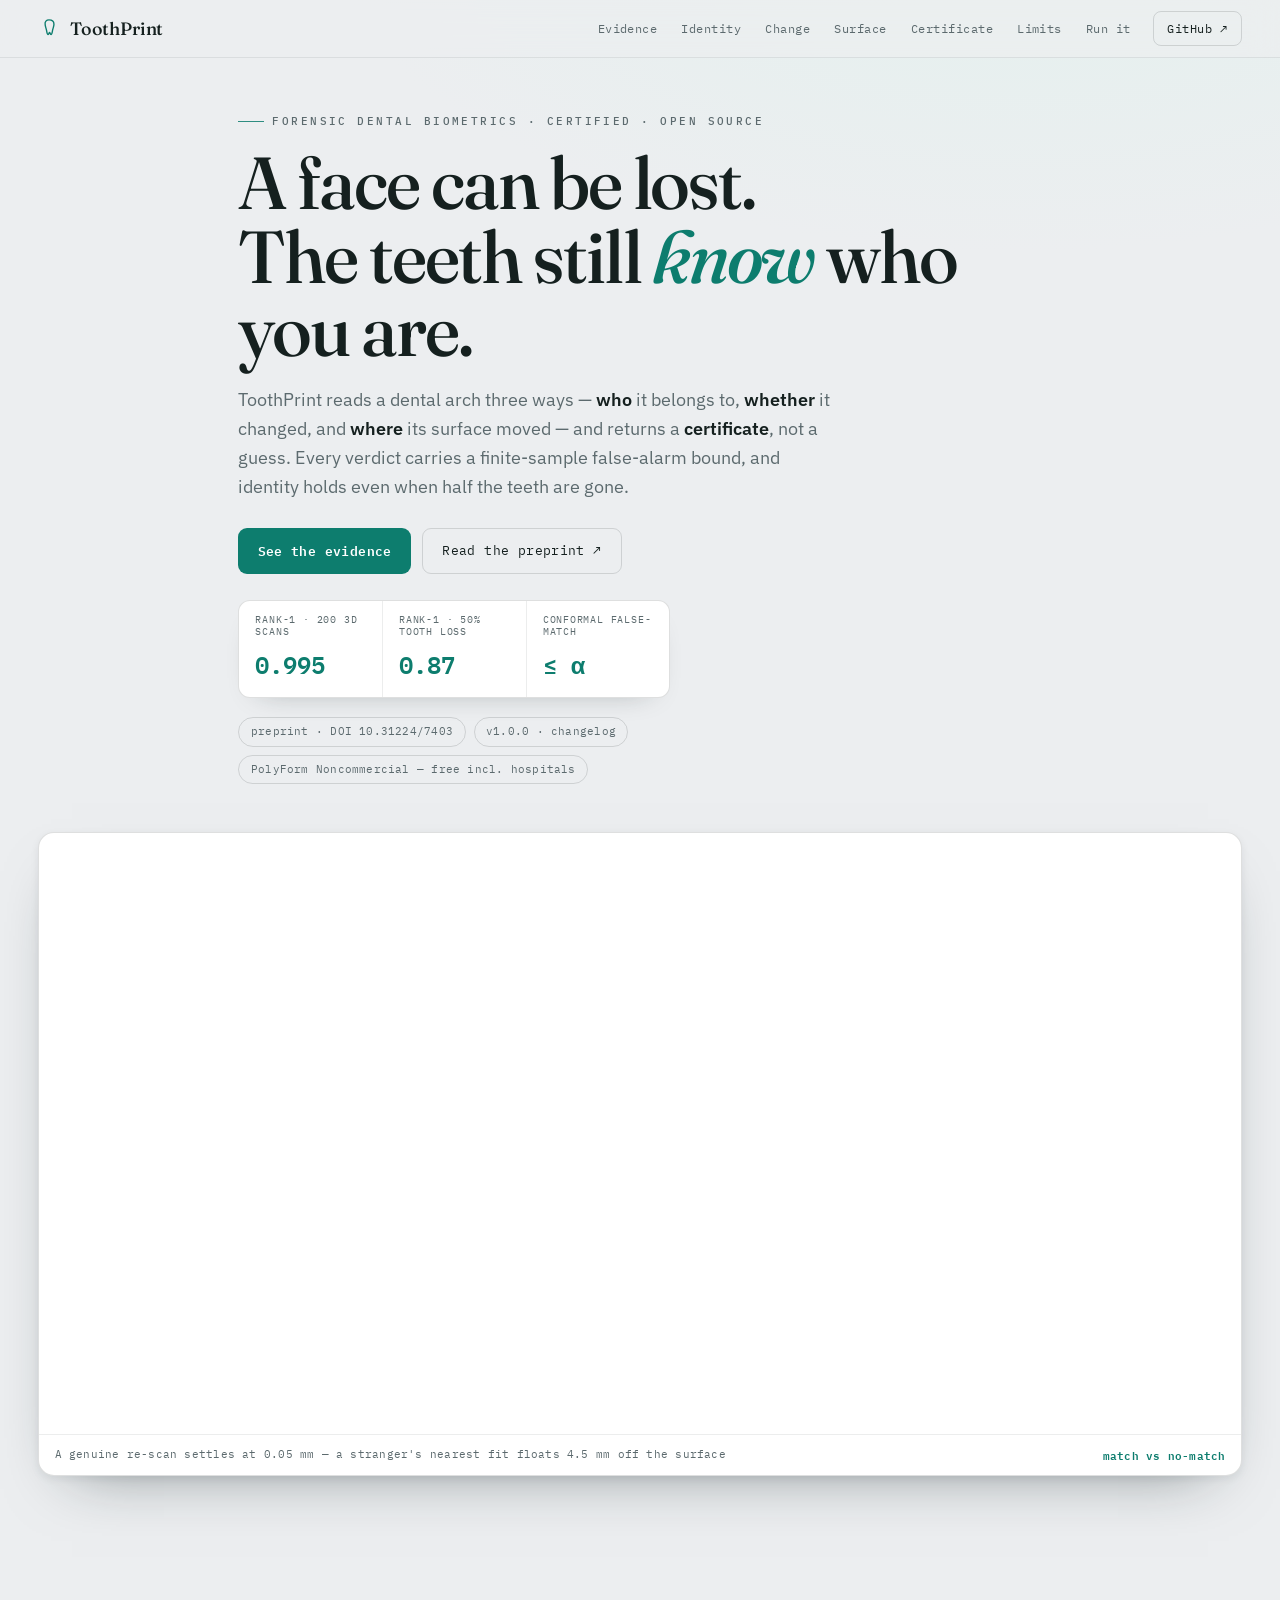
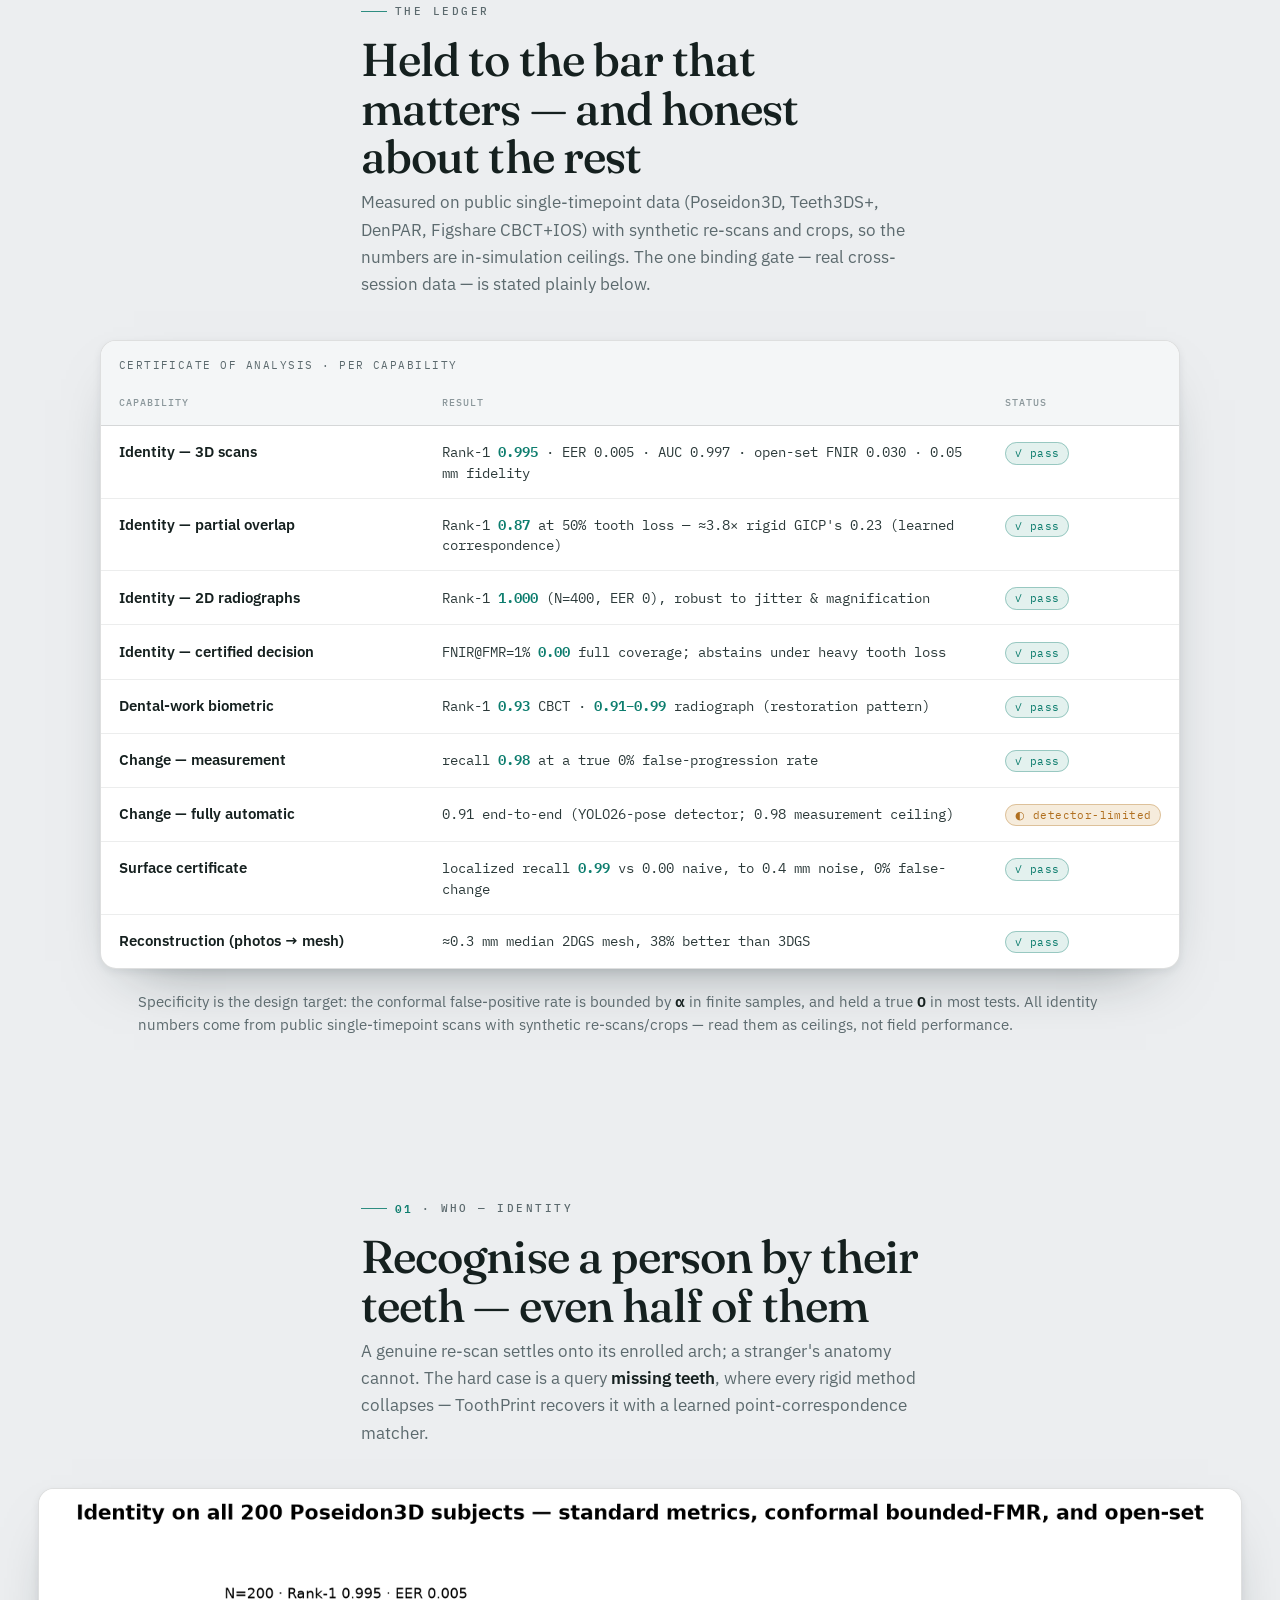
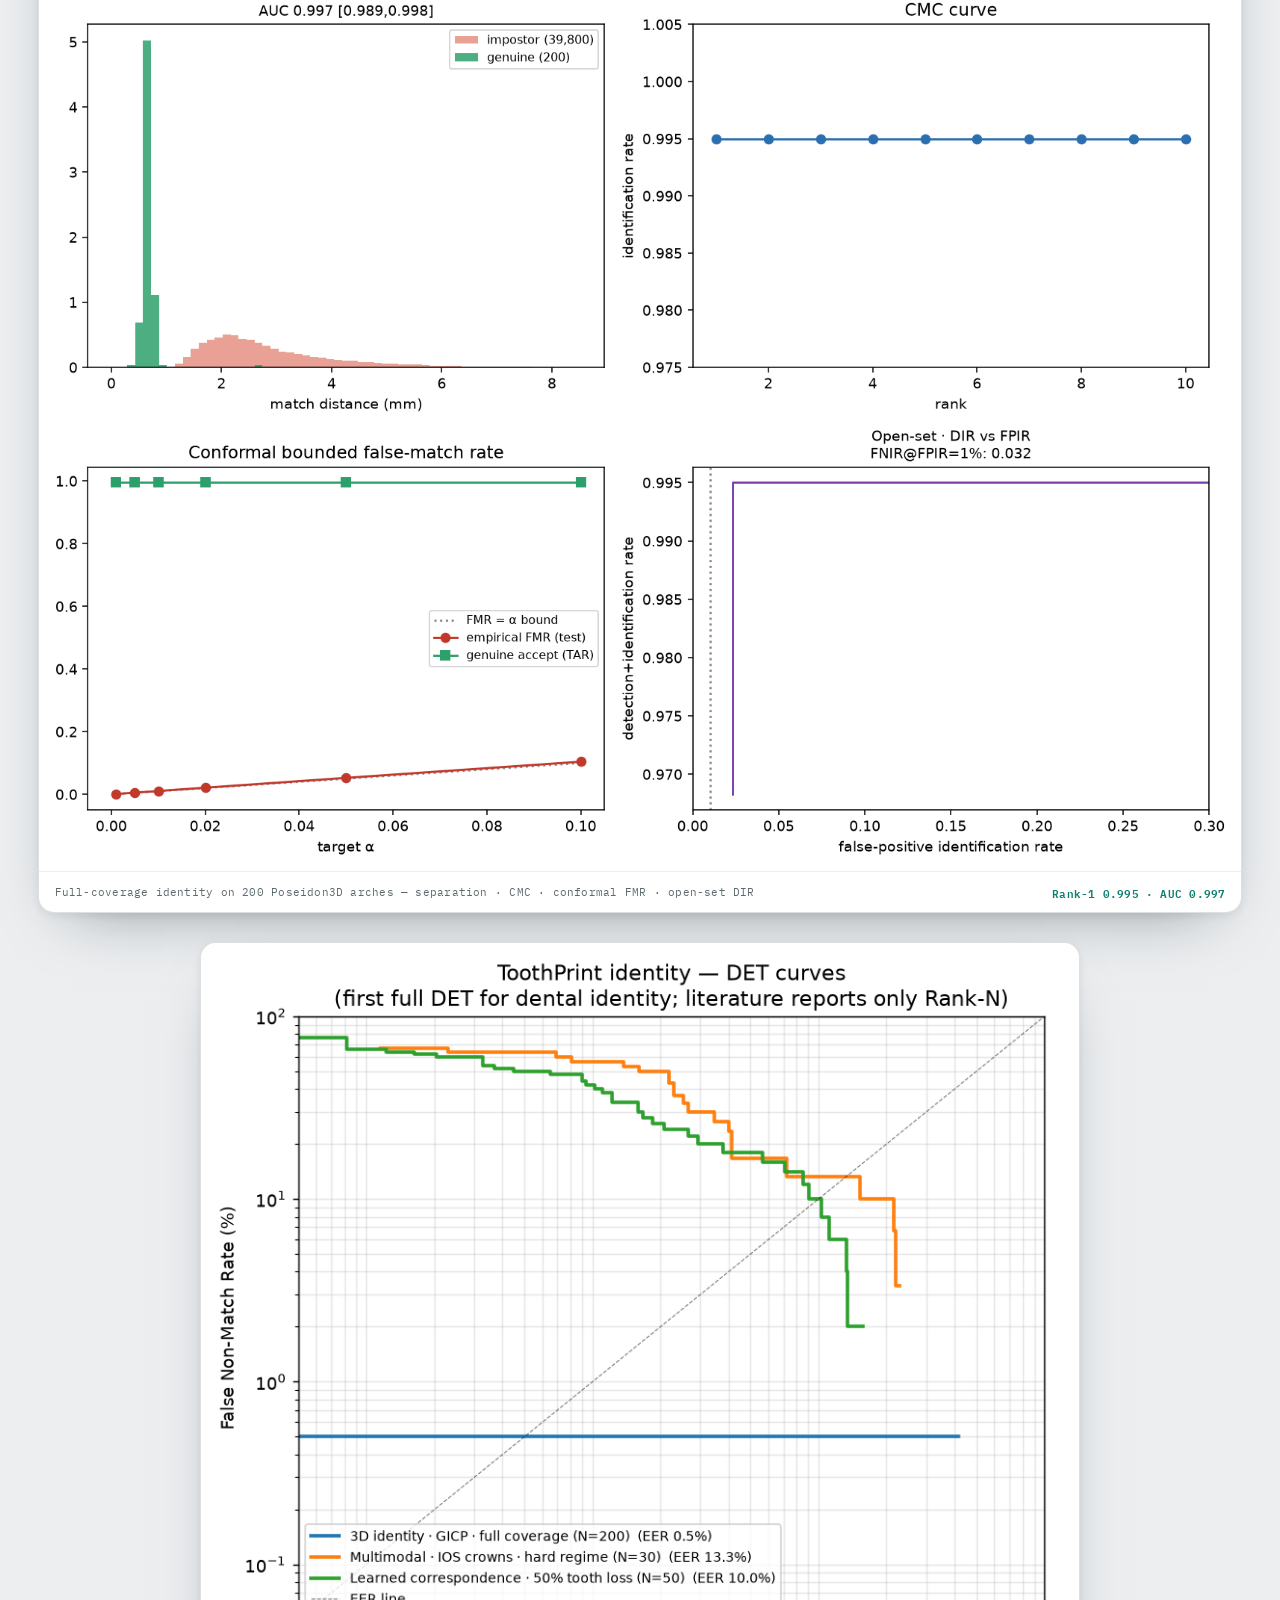
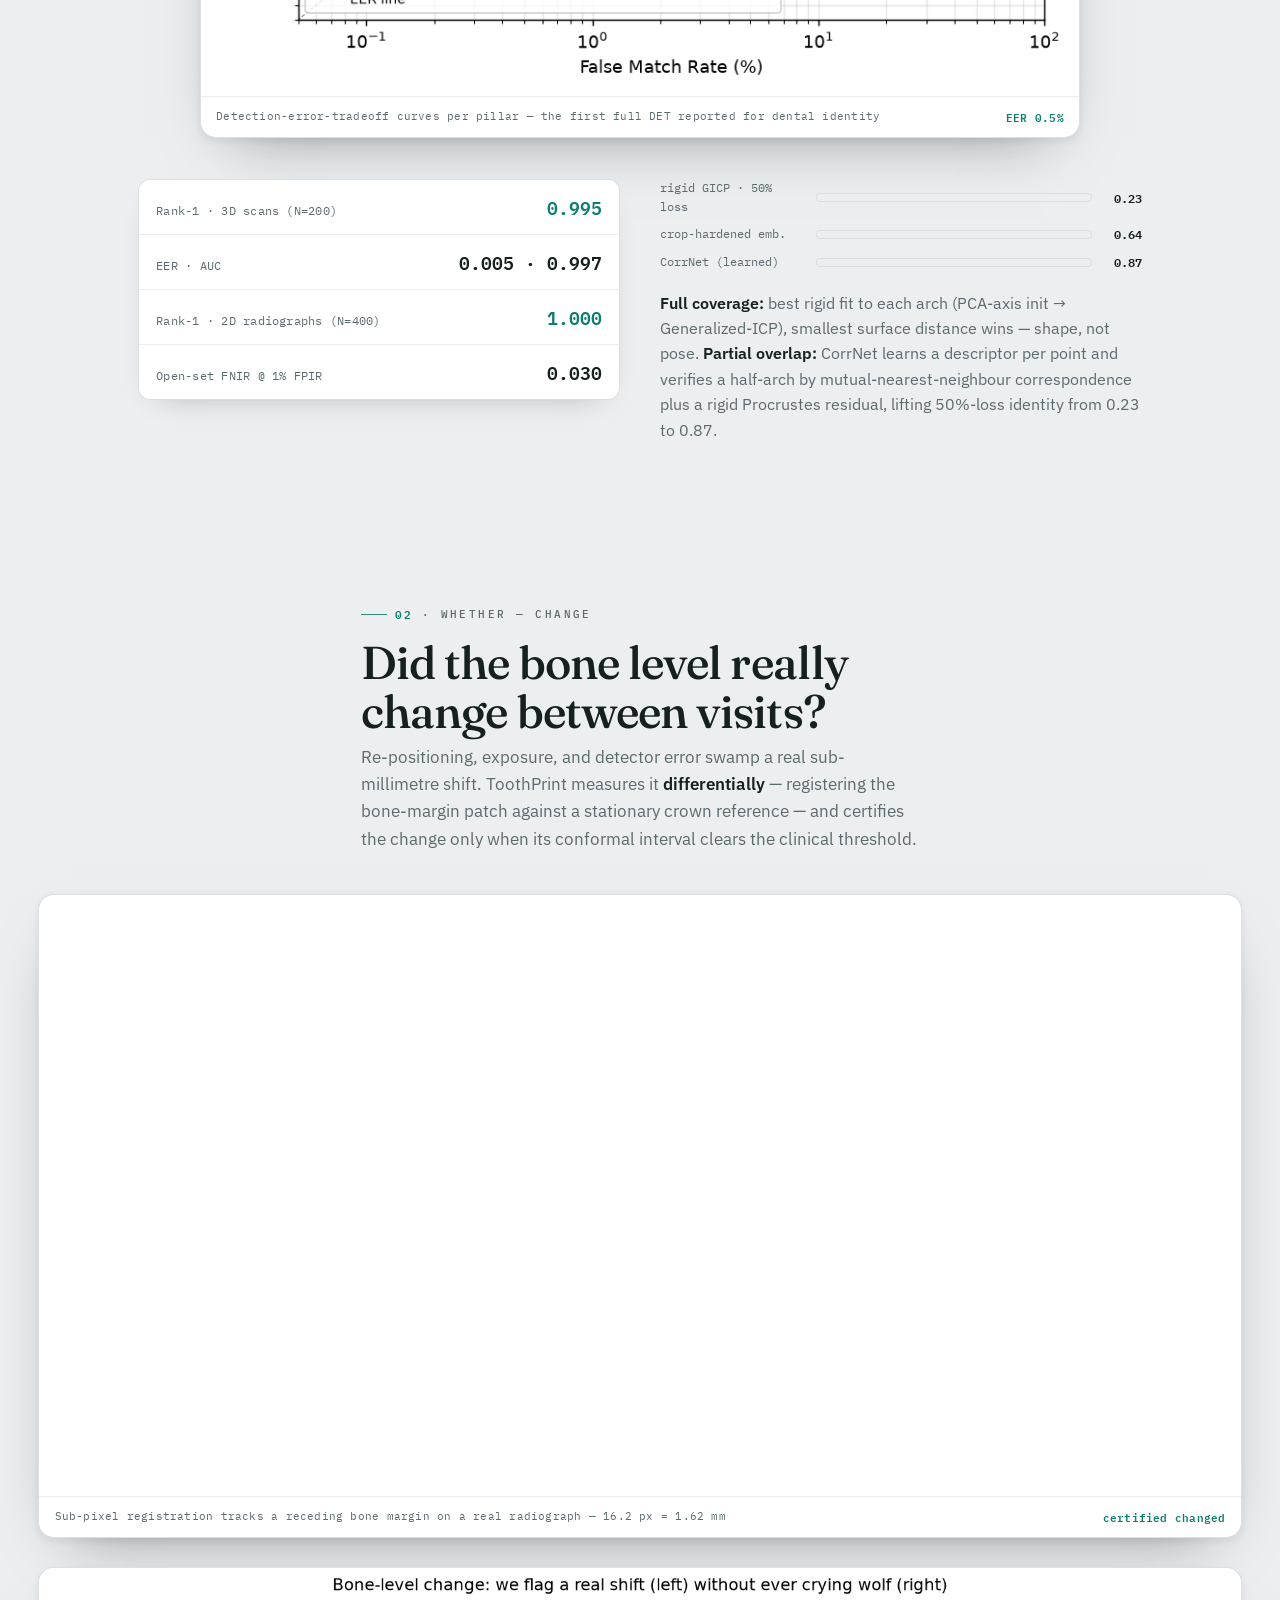
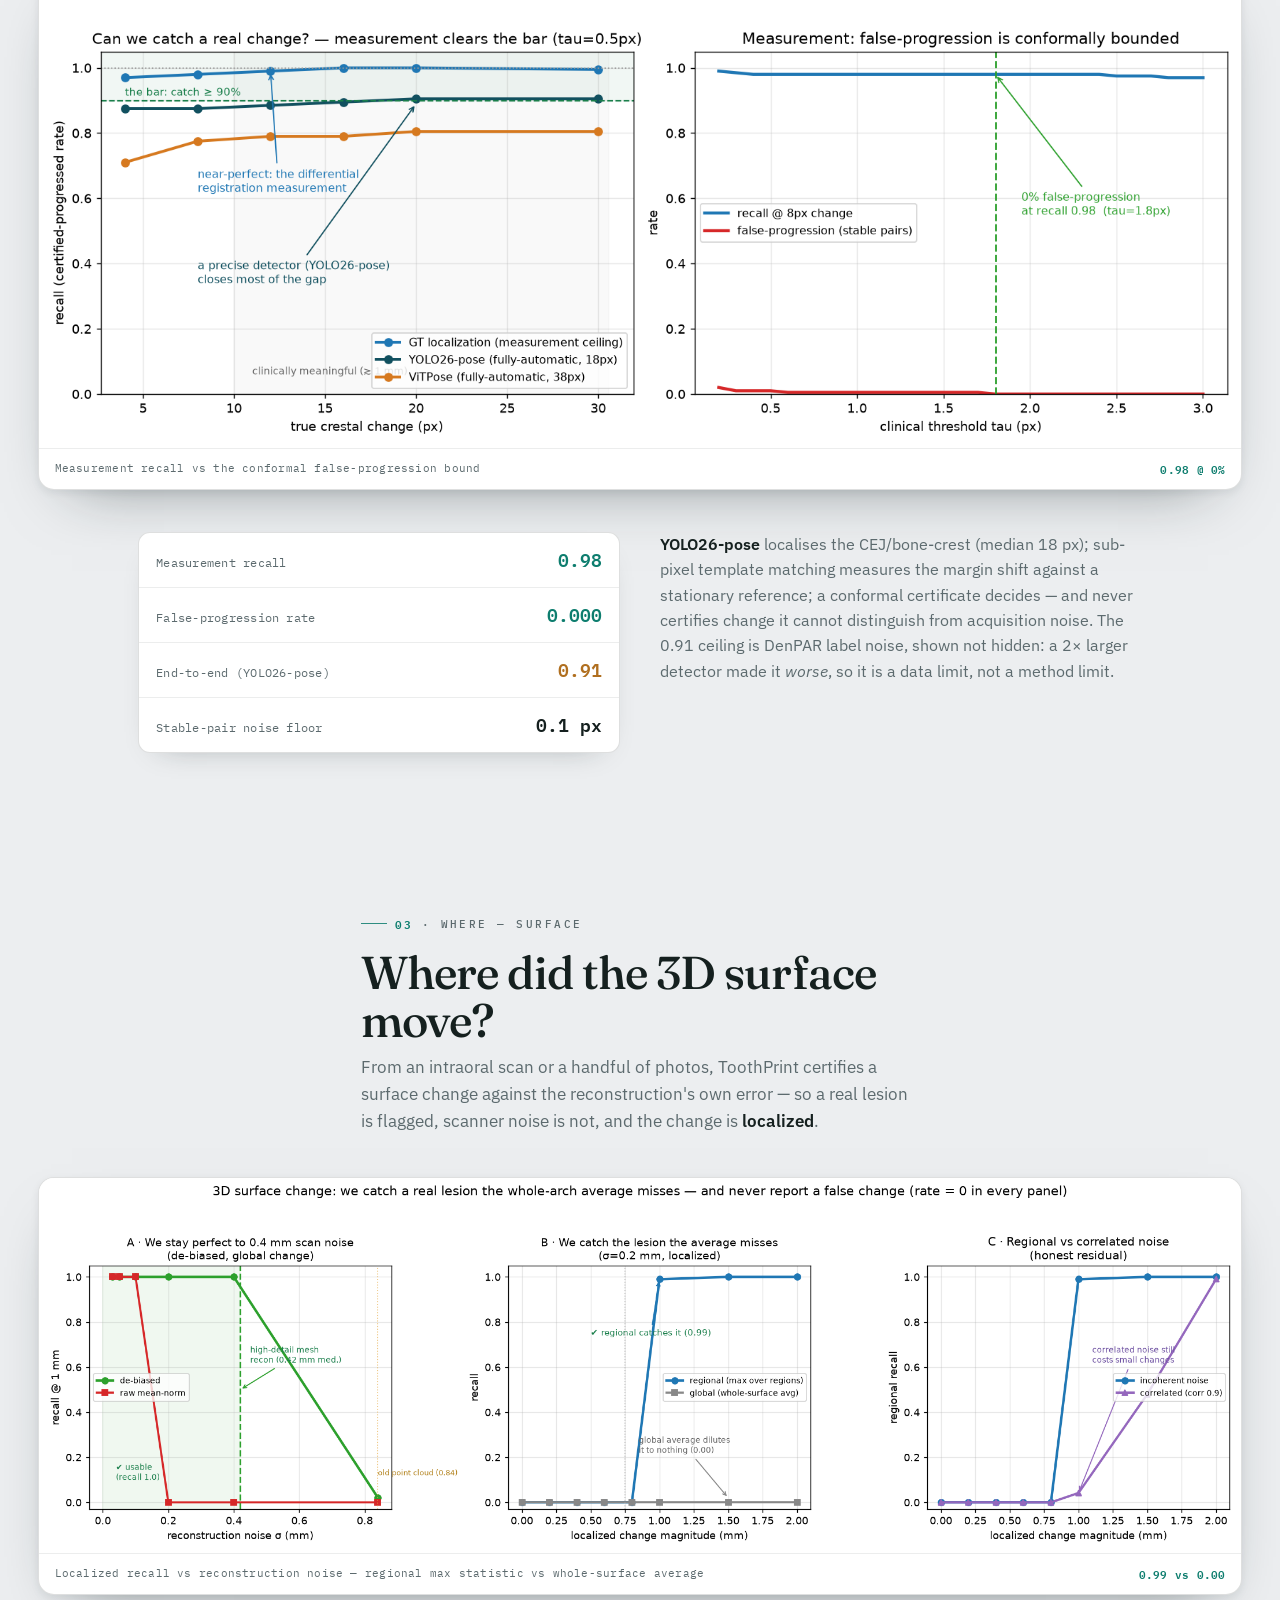
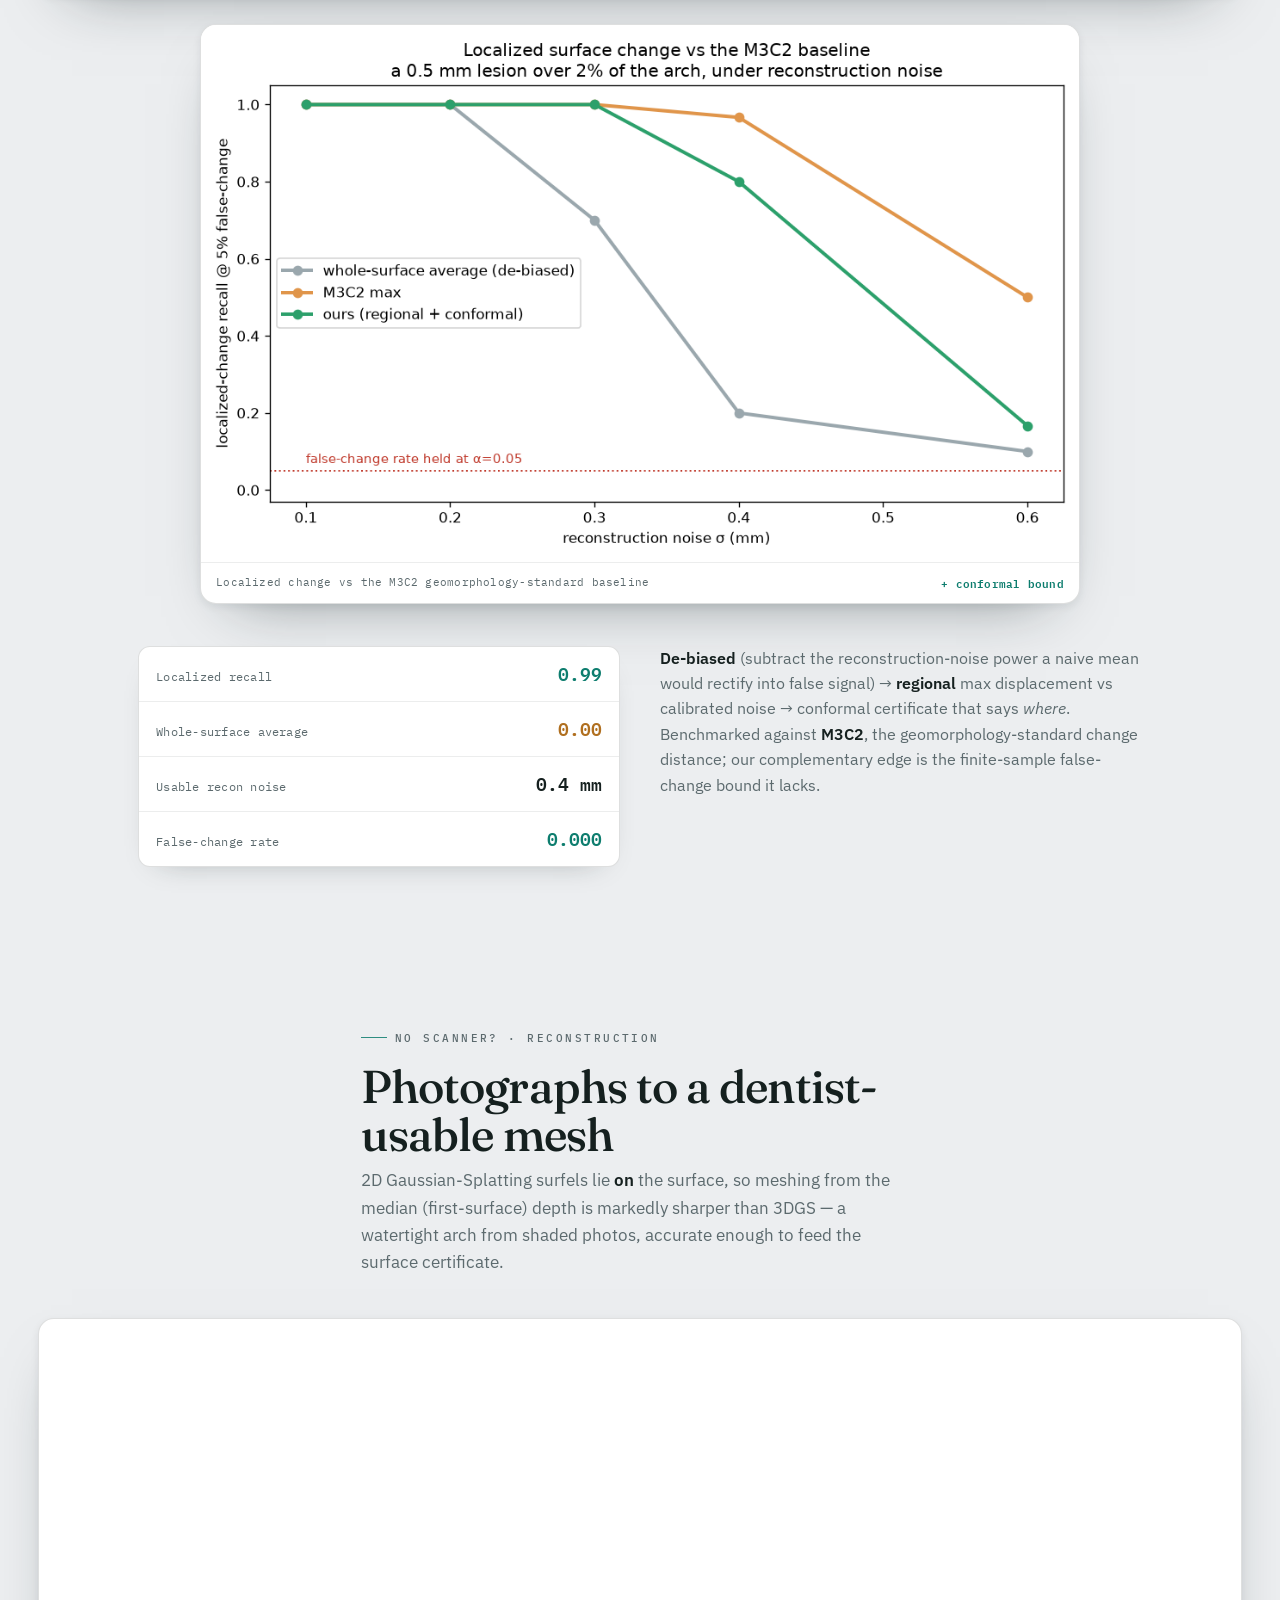
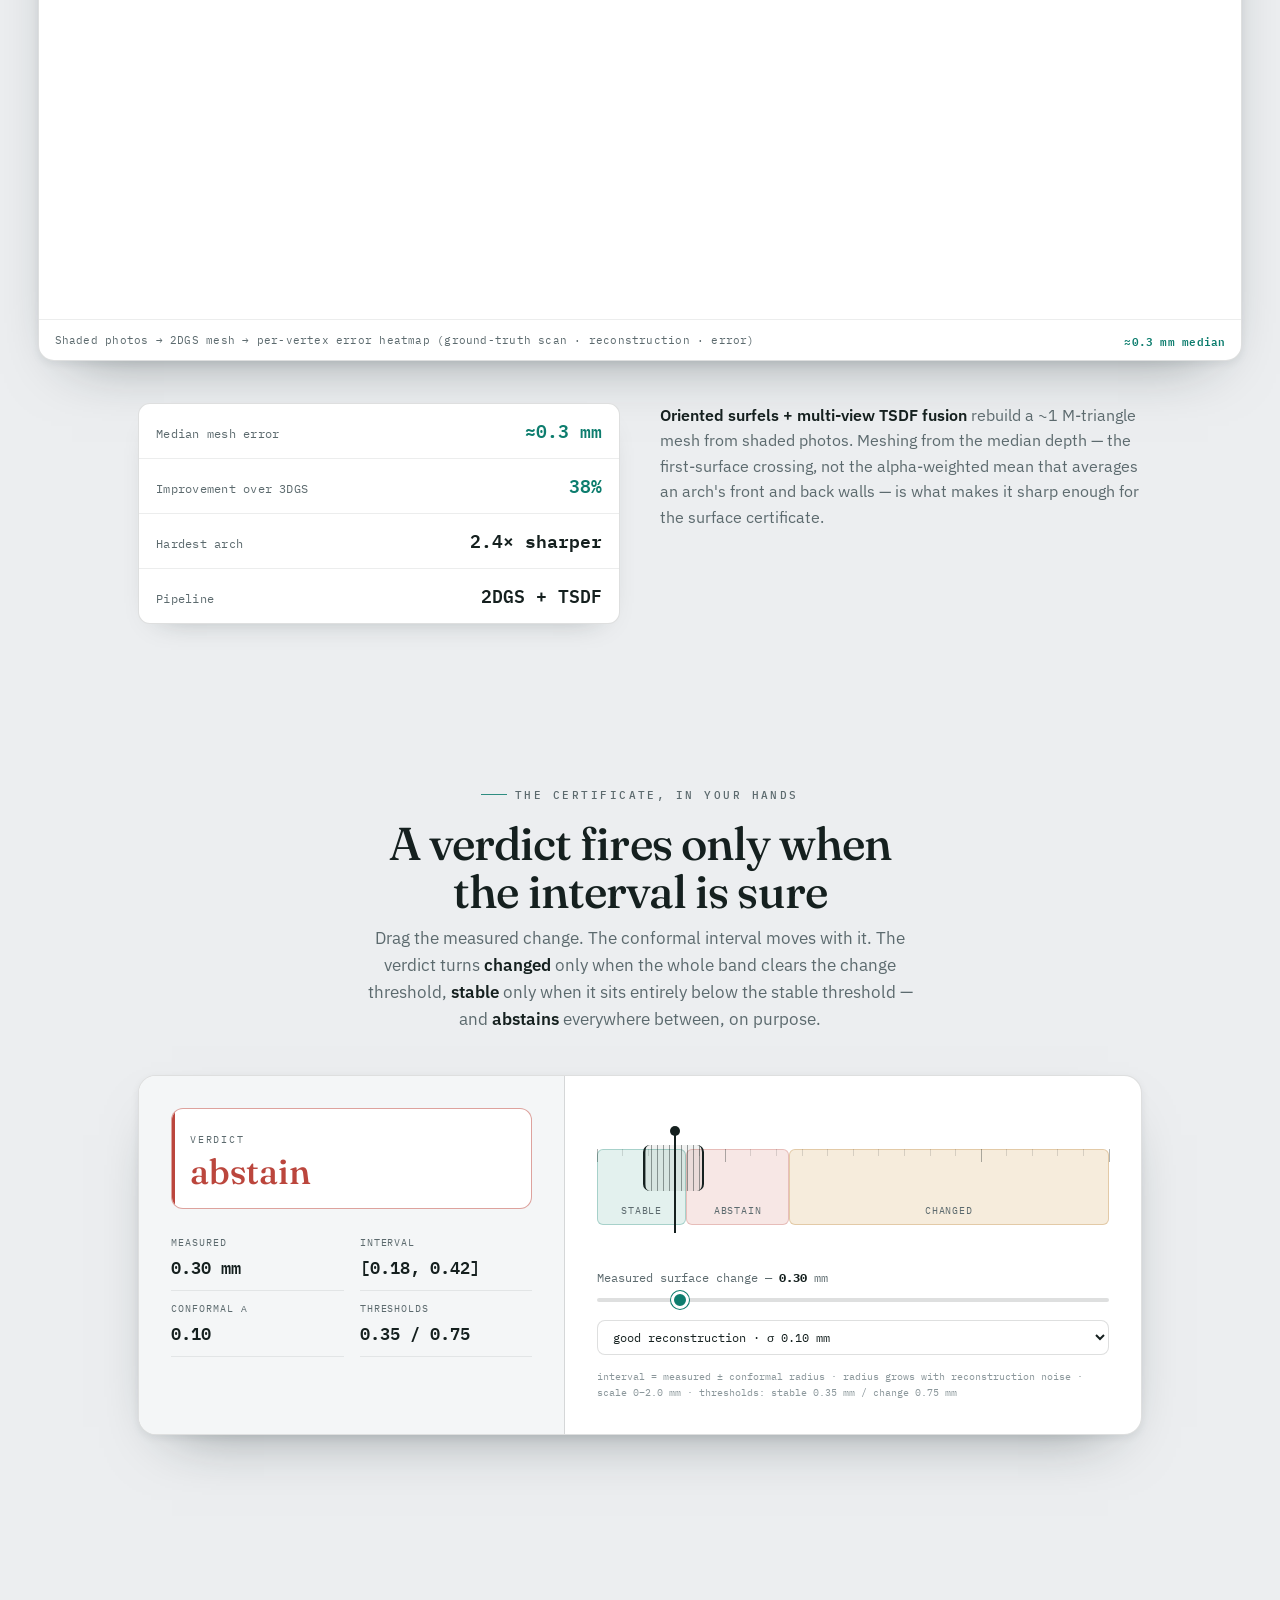
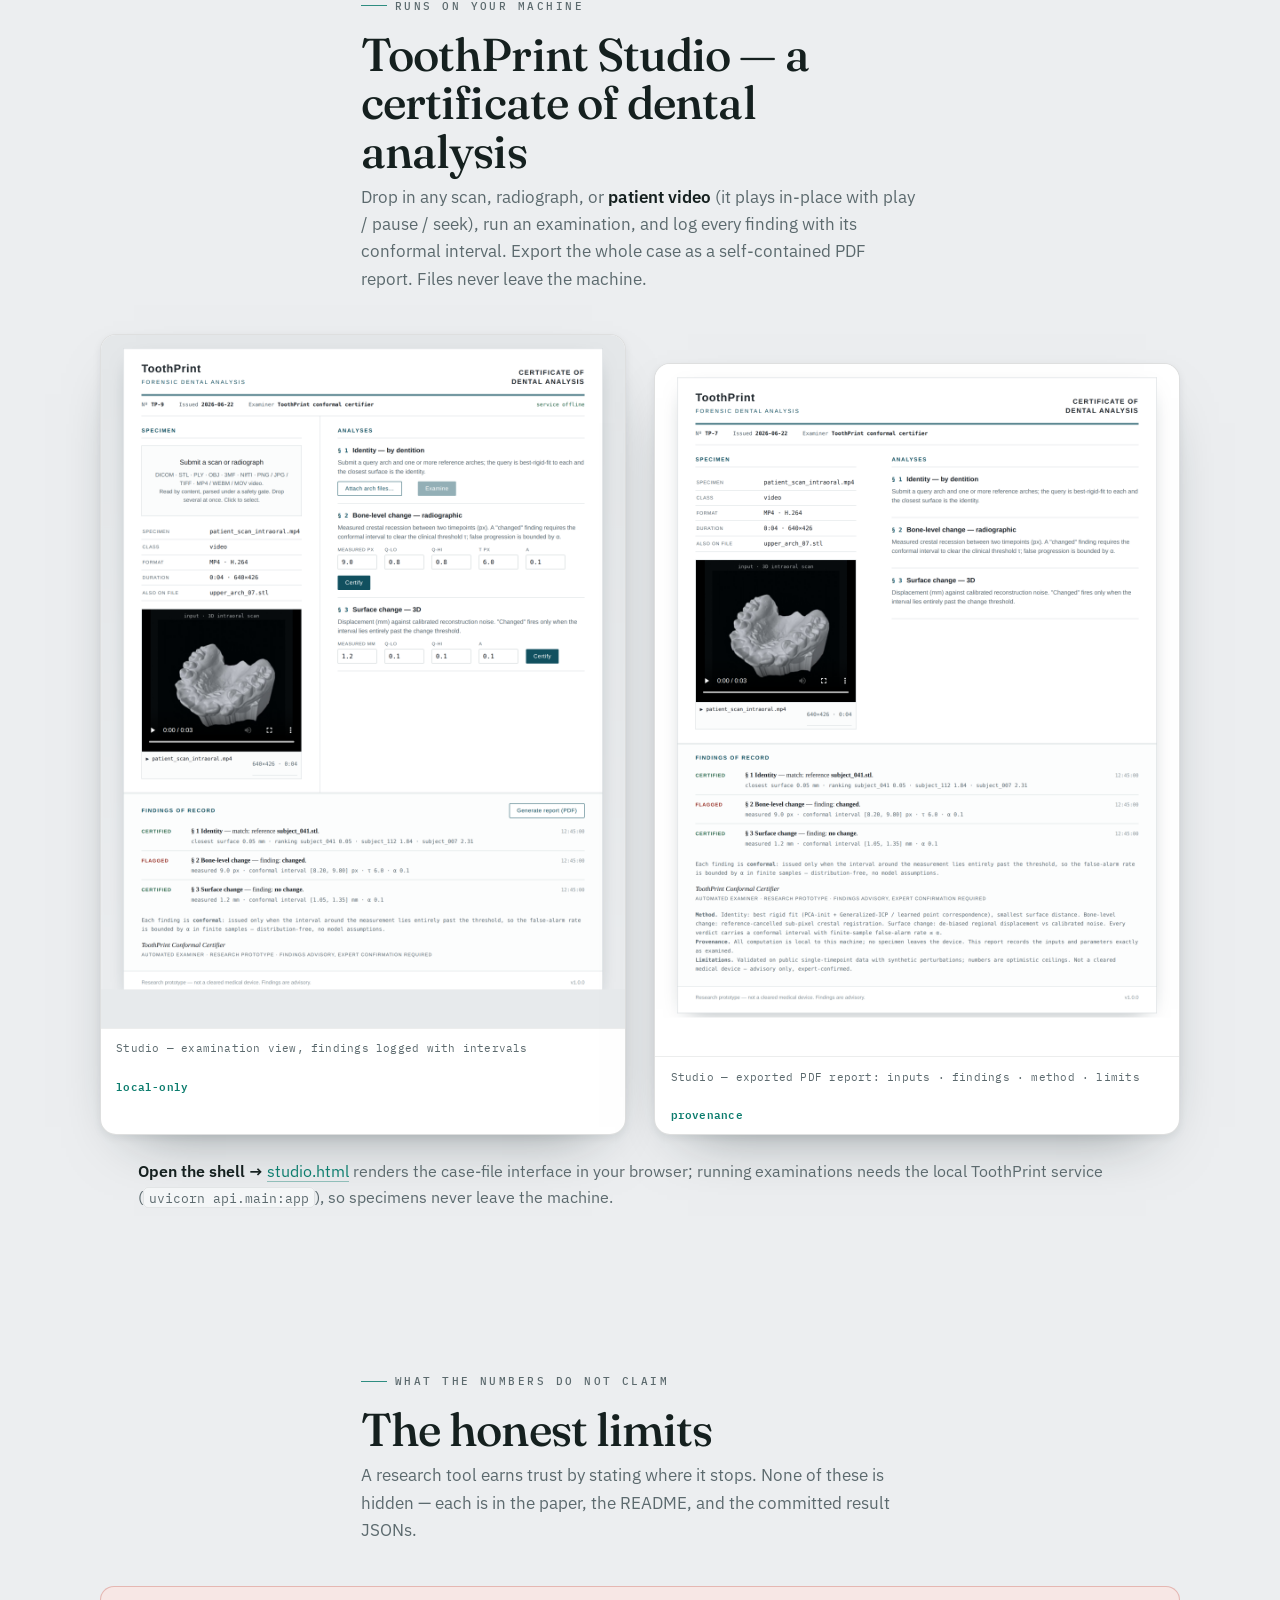
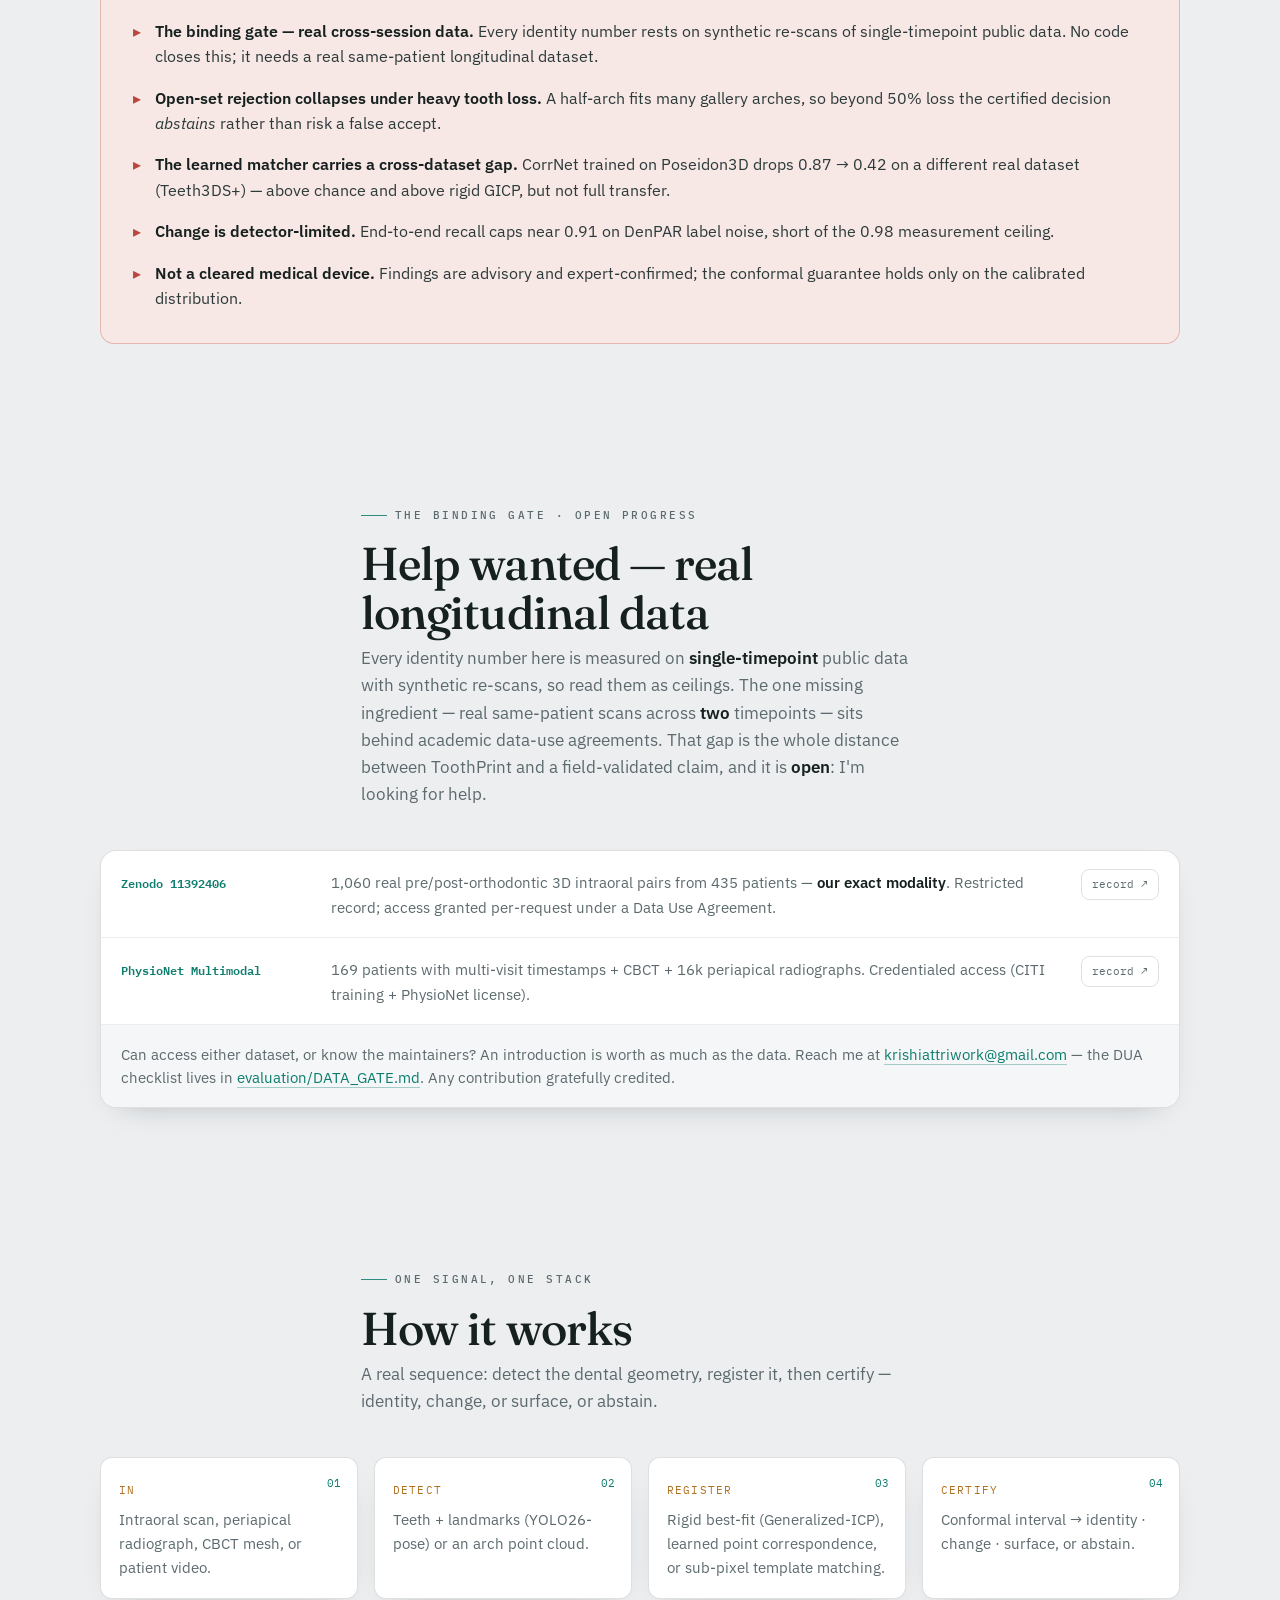
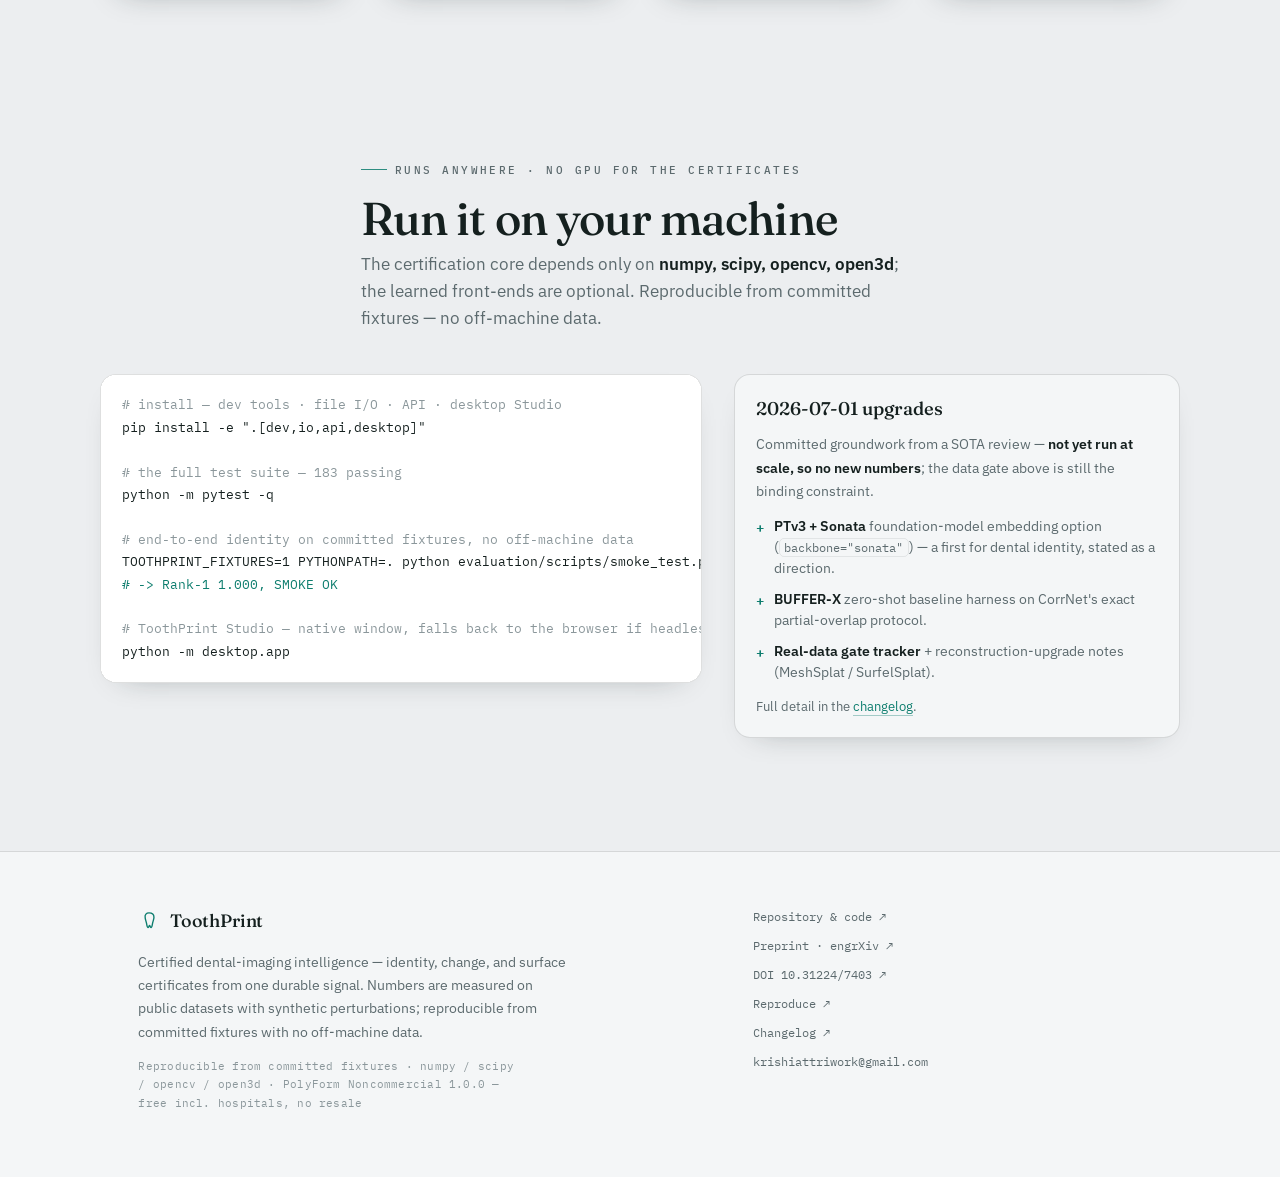
==== commit a716c4f0: "docs+web: add CHANGELOG, fix dropped-paper links, surface preprint/install/data-gate/2026 upgrades o" ====
--- a/web/index.html
+++ b/web/index.html
@@ -25,8 +25,9 @@
       <a href="#identity">Identity</a>
       <a href="#change">Change</a>
       <a href="#surface">Surface</a>
-      <a href="#certificate">The certificate</a>
+      <a href="#certificate">Certificate</a>
       <a href="#limits">Limits</a>
+      <a href="#run">Run it</a>
     </nav>
     <a class="ghost" href="https://github.com/Archerkattri/toothprint">GitHub ↗</a>
   </header>
@@ -40,13 +41,18 @@
         <p class="lede">ToothPrint reads a dental arch three ways — <strong>who</strong> it belongs to, <strong>whether</strong> it changed, and <strong>where</strong> its surface moved — and returns a <strong>certificate</strong>, not a guess. Every verdict carries a finite-sample false-alarm bound, and identity holds even when half the teeth are gone.</p>
         <div class="hero-cta">
           <a class="btn btn-solid" href="#evidence">See the evidence</a>
-          <a class="btn btn-line" href="https://github.com/Archerkattri/toothprint/blob/main/paper/paper.pdf">Read the paper (PDF) ↗</a>
+          <a class="btn btn-line" href="https://engrxiv.org/preprint/view/7403">Read the preprint ↗</a>
         </div>
         <dl class="stats">
           <div><dt>Rank-1 · 200 3D scans</dt><dd>0.995</dd></div>
           <div><dt>Rank-1 · 50% tooth loss</dt><dd>0.87</dd></div>
           <div><dt>Conformal false-match</dt><dd>≤ α</dd></div>
         </dl>
+        <p class="badges">
+          <a href="https://doi.org/10.31224/7403">preprint · DOI 10.31224/7403</a>
+          <a href="https://github.com/Archerkattri/toothprint/blob/main/CHANGELOG.md">v1.0.0 · changelog</a>
+          <a href="https://github.com/Archerkattri/toothprint/blob/main/LICENSE">PolyForm Noncommercial — free incl. hospitals</a>
+        </p>
       </div>
       <div class="mwrap hero-media">
         <figure class="exhibit reveal">
@@ -265,6 +271,9 @@
           <figcaption><span>Studio — exported PDF report: inputs · findings · method · limits</span><b>provenance</b></figcaption>
         </figure>
       </div>
+      <p class="how" style="max-width:var(--maxw);margin:1.5rem auto 0;padding-inline:var(--gut)">
+        <b>Open the shell →</b> <a class="ilink" href="studio.html">studio.html</a> renders the case-file interface in your browser; running examinations needs the local ToothPrint service (<code>uvicorn api.main:app</code>), so specimens never leave the machine.
+      </p>
     </section>
 
     <!-- LIMITS -->
@@ -285,6 +294,22 @@
       </div>
     </section>
 
+    <!-- DATA GATE / HELP WANTED -->
+    <section id="gate">
+      <div class="head">
+        <p class="eyebrow">The binding gate · open progress</p>
+        <h2 class="h2">Help wanted — real longitudinal data</h2>
+        <p class="lede">Every identity number here is measured on <em>single-timepoint</em> public data with synthetic re-scans, so read them as ceilings. The one missing ingredient — real same-patient scans across <em>two</em> timepoints — sits behind academic data-use agreements. That gap is the whole distance between ToothPrint and a field-validated claim, and it is <strong>open</strong>: I'm looking for help.</p>
+      </div>
+      <div class="gate">
+        <ul>
+          <li><span class="gk">Zenodo 11392406</span><span class="gt">1,060 real pre/post-orthodontic 3D intraoral pairs from 435 patients — <b>our exact modality</b>. Restricted record; access granted per-request under a Data Use Agreement.</span><a class="gl" href="https://zenodo.org/records/11392406">record ↗</a></li>
+          <li><span class="gk">PhysioNet Multimodal</span><span class="gt">169 patients with multi-visit timestamps + CBCT + 16k periapical radiographs. Credentialed access (CITI training + PhysioNet license).</span><a class="gl" href="https://physionet.org/content/multimodal-dental-dataset/">record ↗</a></li>
+        </ul>
+        <p class="gate-foot">Can access either dataset, or know the maintainers? An introduction is worth as much as the data. Reach me at <a href="mailto:krishiattriwork@gmail.com">krishiattriwork@gmail.com</a> — the DUA checklist lives in <a href="https://github.com/Archerkattri/toothprint/blob/main/evaluation/DATA_GATE.md">evaluation/DATA_GATE.md</a>. Any contribution gratefully credited.</p>
+      </div>
+    </section>
+
     <!-- PIPELINE -->
     <section id="pipeline">
       <div class="head">
@@ -297,6 +322,39 @@
         <div class="pstep"><span class="pk">detect</span><p>Teeth + landmarks (YOLO26-pose) or an arch point cloud.</p></div>
         <div class="pstep"><span class="pk">register</span><p>Rigid best-fit (Generalized-ICP), learned point correspondence, or sub-pixel template matching.</p></div>
         <div class="pstep"><span class="pk">certify</span><p>Conformal interval → identity · change · surface, or abstain.</p></div>
+      </div>
+    </section>
+
+    <!-- RUN IT -->
+    <section id="run">
+      <div class="head">
+        <p class="eyebrow">Runs anywhere · no GPU for the certificates</p>
+        <h2 class="h2">Run it on your machine</h2>
+        <p class="lede">The certification core depends only on <em>numpy, scipy, opencv, open3d</em>; the learned front-ends are optional. Reproducible from committed fixtures — no off-machine data.</p>
+      </div>
+      <div class="run-grid">
+        <pre class="code" aria-label="install and run"><span class="c"># install — dev tools · file I/O · API · desktop Studio</span>
+pip install -e ".[dev,io,api,desktop]"
+
+<span class="c"># the full test suite — 183 passing</span>
+python -m pytest -q
+
+<span class="c"># end-to-end identity on committed fixtures, no off-machine data</span>
+TOOTHPRINT_FIXTURES=1 PYTHONPATH=. python evaluation/scripts/smoke_test.py
+<span class="o"># -> Rank-1 1.000, SMOKE OK</span>
+
+<span class="c"># ToothPrint Studio — native window, falls back to the browser if headless</span>
+python -m desktop.app</pre>
+        <aside class="upgrades">
+          <h3>2026-07-01 upgrades</h3>
+          <p>Committed groundwork from a SOTA review — <b>not yet run at scale, so no new numbers</b>; the data gate above is still the binding constraint.</p>
+          <ul>
+            <li><b>PTv3 + Sonata</b> foundation-model embedding option (<code>backbone="sonata"</code>) — a first for dental identity, stated as a direction.</li>
+            <li><b>BUFFER-X</b> zero-shot baseline harness on CorrNet's exact partial-overlap protocol.</li>
+            <li><b>Real-data gate tracker</b> + reconstruction-upgrade notes (MeshSplat / SurfelSplat).</li>
+          </ul>
+          <p class="up-foot">Full detail in the <a href="https://github.com/Archerkattri/toothprint/blob/main/CHANGELOG.md">changelog</a>.</p>
+        </aside>
       </div>
     </section>
   </main>
@@ -315,8 +373,10 @@
       </div>
       <div class="foot-links">
         <a href="https://github.com/Archerkattri/toothprint">Repository &amp; code ↗</a>
-        <a href="https://github.com/Archerkattri/toothprint/blob/main/paper/paper.pdf">Methods paper (PDF) ↗</a>
+        <a href="https://engrxiv.org/preprint/view/7403">Preprint · engrXiv ↗</a>
+        <a href="https://doi.org/10.31224/7403">DOI 10.31224/7403 ↗</a>
         <a href="https://github.com/Archerkattri/toothprint/blob/main/REPRODUCE.md">Reproduce ↗</a>
+        <a href="https://github.com/Archerkattri/toothprint/blob/main/CHANGELOG.md">Changelog ↗</a>
         <a href="mailto:krishiattriwork@gmail.com">krishiattriwork@gmail.com</a>
       </div>
     </div>
--- a/web/styles.css
+++ b/web/styles.css
@@ -201,6 +201,46 @@
 .foot-links a{font-family:var(--mono);font-size:.78rem;color:var(--slate);transition:color .2s}
 .foot-links a:hover{color:var(--verify)}
 
+/* ---------- badges (hero) ---------- */
+.badges{display:flex;flex-wrap:wrap;gap:.5rem;margin:1.2rem 0 0;max-width:56ch}
+.badges a{font-family:var(--mono);font-size:.68rem;letter-spacing:.02em;color:var(--slate);
+  border:1px solid var(--line);border-radius:20px;padding:.32rem .72rem;transition:border-color .2s,color .2s,background .2s}
+.badges a:hover{border-color:var(--verify);color:var(--verify);background:var(--verify-tint)}
+
+/* inline link + inline code (used in prose) */
+.ilink{color:var(--verify);border-bottom:1px solid rgba(13,125,110,.4);transition:border-color .2s}
+.ilink:hover{border-bottom-color:var(--verify)}
+code{font-family:var(--mono);font-size:.86em;background:var(--bg-2);border:1px solid var(--line-soft);border-radius:5px;padding:.05em .35em}
+
+/* ---------- data gate / help wanted ---------- */
+.gate{max-width:var(--maxw);margin-inline:auto;border:1px solid var(--line);border-radius:var(--r);background:var(--card);box-shadow:var(--shadow-sm);overflow:hidden}
+.gate ul{list-style:none;margin:0;padding:0}
+.gate li{display:grid;grid-template-columns:12rem 1fr auto;gap:1.1rem;align-items:baseline;padding:1.1rem 1.25rem;border-bottom:1px solid var(--line-soft)}
+.gate .gk{font-family:var(--mono);font-size:.78rem;font-weight:600;color:var(--verify)}
+.gate .gt{color:var(--slate);font-size:.95rem}
+.gate .gt b{color:var(--ink);font-weight:600}
+.gate .gl{font-family:var(--mono);font-size:.7rem;color:var(--slate);white-space:nowrap;border:1px solid var(--line);border-radius:8px;padding:.35rem .62rem;transition:border-color .2s,color .2s}
+.gate .gl:hover{border-color:var(--verify);color:var(--verify)}
+.gate-foot{margin:0;padding:1.1rem 1.25rem;background:var(--bg-2);color:var(--slate);font-size:.92rem;line-height:1.6}
+.gate-foot a{color:var(--verify);border-bottom:1px solid rgba(13,125,110,.35)}
+
+/* ---------- run it (install + upgrades) ---------- */
+.run-grid{display:grid;grid-template-columns:1.35fr 1fr;gap:clamp(1.2rem,3vw,2rem);max-width:var(--maxw);margin-inline:auto;align-items:start}
+.code{font-family:var(--mono);font-size:.8rem;line-height:1.75;color:var(--ink);background:var(--card);border:1px solid var(--line);border-radius:var(--r);
+  box-shadow:var(--shadow-sm);padding:1.2rem 1.3rem;margin:0;overflow-x:auto;white-space:pre;tab-size:2}
+.code .c{color:var(--faint)}
+.code .o{color:var(--verify)}
+.upgrades{border:1px solid var(--line);border-radius:var(--r);background:var(--bg-2);padding:1.2rem 1.3rem;box-shadow:var(--shadow-sm)}
+.upgrades h3{font-family:var(--serif);font-weight:500;font-size:1.15rem;margin:0 0 .5rem;color:var(--ink)}
+.upgrades p{color:var(--slate);font-size:.9rem;margin:0 0 .85rem}
+.upgrades p b{color:var(--ink);font-weight:600}
+.upgrades ul{list-style:none;margin:0 0 .85rem;padding:0;display:grid;gap:.6rem}
+.upgrades li{color:var(--slate);font-size:.88rem;padding-left:1.15rem;position:relative;line-height:1.5}
+.upgrades li::before{content:"+";position:absolute;left:0;color:var(--verify);font-family:var(--mono);font-weight:600}
+.upgrades li b{color:var(--ink);font-weight:600}
+.upgrades .up-foot{margin:0;font-size:.82rem}
+.upgrades a{color:var(--verify);border-bottom:1px solid rgba(13,125,110,.35)}
+
 /* ---------- reveal ---------- */
 .reveal{opacity:0;transform:translateY(22px);transition:opacity .7s ease,transform .7s ease}
 .reveal.in{opacity:1;transform:none}
@@ -211,9 +251,12 @@
 /* ---------- responsive ---------- */
 .readrow>*,.inst-grid>*,.studio-grid>*,.foot-in>*{min-width:0}
 @media(max-width:820px){
-  .readrow,.inst-grid,.studio-grid,.foot-in{grid-template-columns:1fr}
+  .readrow,.inst-grid,.studio-grid,.foot-in,.run-grid{grid-template-columns:1fr}
   .inst-read{border-right:0;border-bottom:1px solid var(--line)}
   .pipe{grid-template-columns:1fr 1fr}
+}
+@media(max-width:640px){
+  .gate li{grid-template-columns:1fr;gap:.5rem}
 }
 @media(max-width:560px){
   .stats{flex-direction:column;max-width:none}
